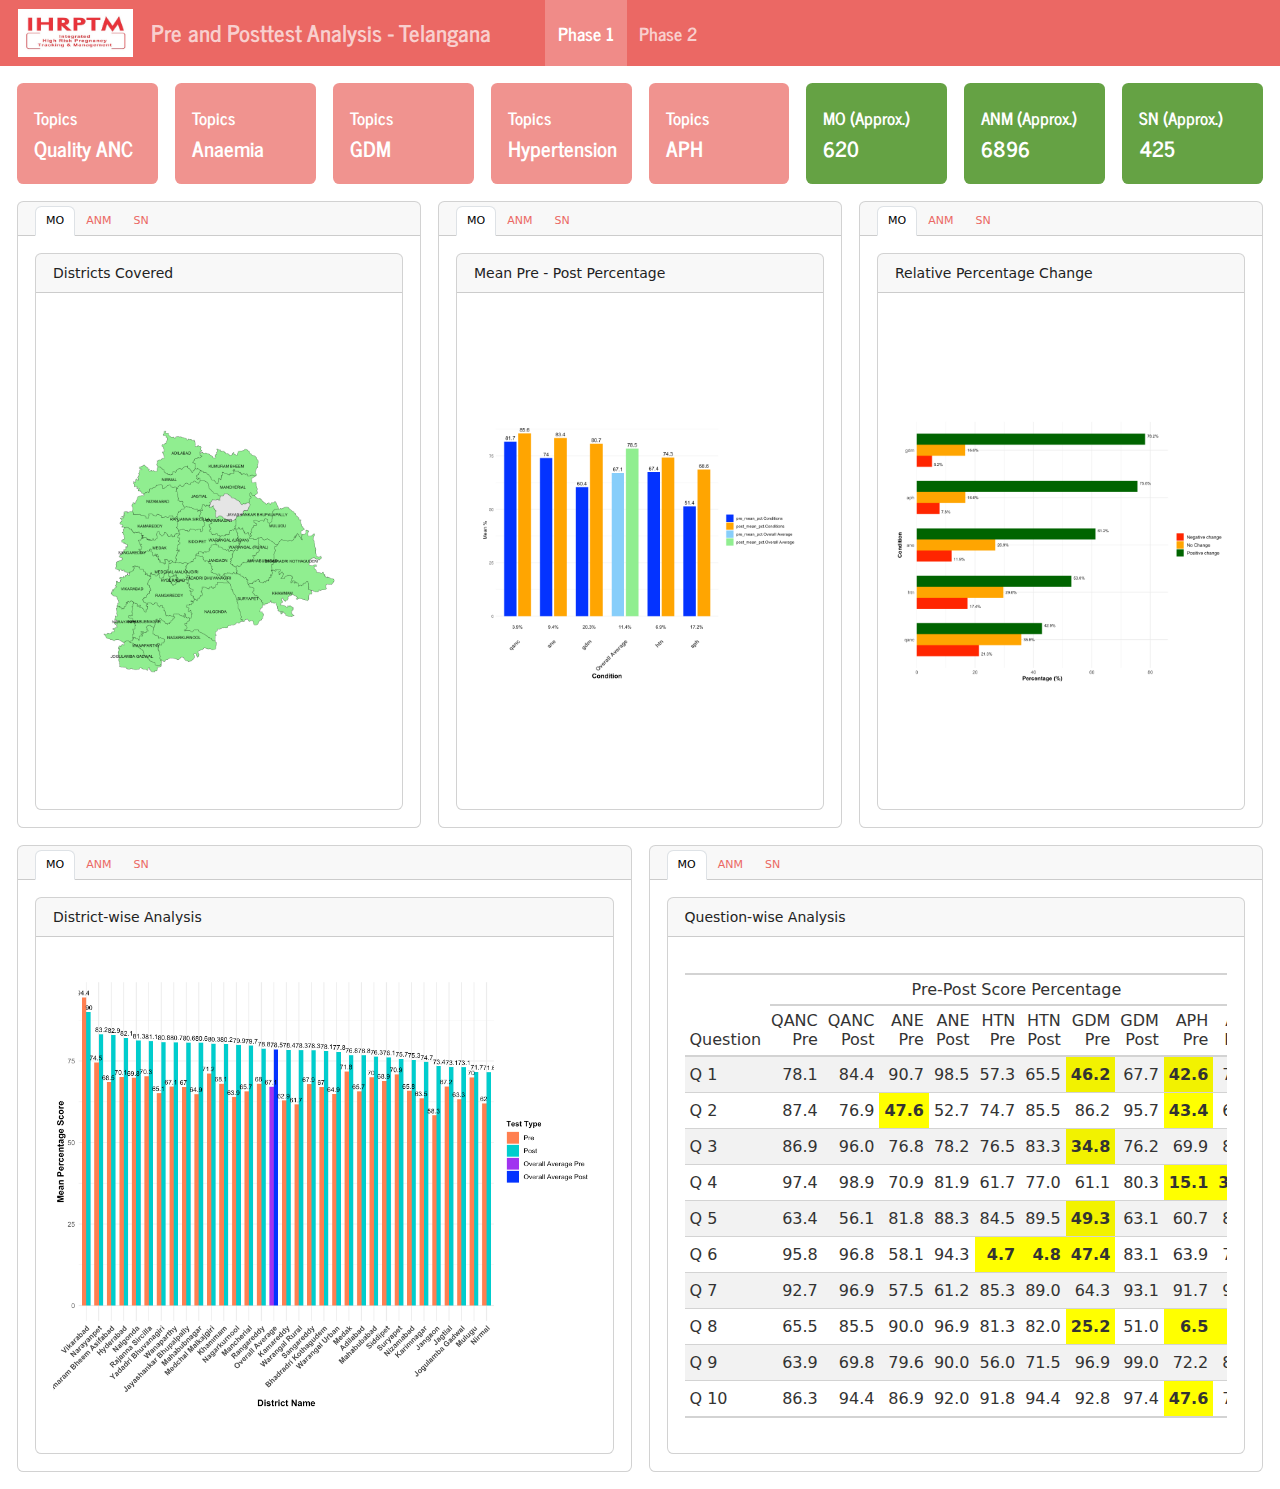
==== index.html @ 2f8aef62 "Updated index.qmd and regenerated index.html" ====
<!DOCTYPE html>
<html xmlns="http://www.w3.org/1999/xhtml" lang="en" xml:lang="en"><head>

<meta charset="utf-8">
<meta name="generator" content="quarto-1.5.57">

<meta name="viewport" content="width=device-width, initial-scale=1.0, user-scalable=yes">


<title>Pre and Posttest Analysis - Telangana</title>
<style>
code{white-space: pre-wrap;}
span.smallcaps{font-variant: small-caps;}
div.columns{display: flex; gap: min(4vw, 1.5em);}
div.column{flex: auto; overflow-x: auto;}
div.hanging-indent{margin-left: 1.5em; text-indent: -1.5em;}
ul.task-list{list-style: none;}
ul.task-list li input[type="checkbox"] {
  width: 0.8em;
  margin: 0 0.8em 0.2em -1em; /* quarto-specific, see https://github.com/quarto-dev/quarto-cli/issues/4556 */ 
  vertical-align: middle;
}
</style>


<script src="index_files/libs/clipboard/clipboard.min.js"></script>
<script src="index_files/libs/quarto-html/quarto.js"></script>
<script src="index_files/libs/quarto-html/popper.min.js"></script>
<script src="index_files/libs/quarto-html/tippy.umd.min.js"></script>
<script src="index_files/libs/quarto-html/anchor.min.js"></script>
<link href="index_files/libs/quarto-html/tippy.css" rel="stylesheet">
<link href="index_files/libs/quarto-html/quarto-syntax-highlighting.css" rel="stylesheet" id="quarto-text-highlighting-styles">
<script src="index_files/libs/bootstrap/bootstrap.min.js"></script>
<link href="index_files/libs/bootstrap/bootstrap-icons.css" rel="stylesheet">
<link href="index_files/libs/bootstrap/bootstrap.min.css" rel="stylesheet" id="quarto-bootstrap" data-mode="light">
<script src="index_files/libs/quarto-dashboard/quarto-dashboard.js"></script>
<script src="index_files/libs/quarto-dashboard/stickythead.js"></script>
<script src="index_files/libs/quarto-dashboard/datatables.min.js" kdttablesentinel="true"></script>
<script src="index_files/libs/quarto-dashboard/pdfmake.min.js" kdttablesentinel="true"></script>
<script src="index_files/libs/quarto-dashboard/vfs_fonts.js" kdttablesentinel="true"></script>
<script src="index_files/libs/quarto-dashboard/web-components.js" type="module"></script>
<script src="index_files/libs/quarto-dashboard/components.js"></script>
<link href="index_files/libs/quarto-dashboard/datatables.min.css" rel="stylesheet" kdttablesentinel="true">


<link rel="stylesheet" href="styles.css">
</head>

<body class="quarto-dashboard fullcontent">

<header id="quarto-dashboard-header">
<nav class="navbar navbar-expand-md slim" data-bs-theme="dark">
  <div class="navbar-container container-fluid">
    <button class="navbar-toggler" type="button" data-bs-toggle="collapse" data-bs-target="#dashboard-collapse" aria-controls="dashboard-collapse" aria-expanded="false" aria-label="Toggle navigation">
      <span class="navbar-toggler-icon"></span>
    </button>    


    <div class="navbar-brand-container">       
    <a href="#"><img src="plots/ihrptm.jpg" alt="" class="navbar-logo d-inline-block"></a>
      <div class="navbar-title">
        <div class="navbar-title-text"><a href="#">Pre and Posttest Analysis - Telangana</a></div>
        
        
      </div>
    </div>
<div id="dashboard-collapse" class="navbar-collapse collapse"><ul class="navbar-nav navbar-nav-scroll me-auto" role="tablist"><li class="nav-item" role="presentation"><a id="tab-phase-1" class="nav-link active" data-bs-toggle="tab" role="tab" data-bs-target="#phase-1" data-scrolling="true" href="#phase-1" aria-controls="phase-1" aria-selected="true"><span class="nav-link-text">Phase 1</span></a></li><li class="nav-item" role="presentation"><a id="tab-phase-2" class="nav-link" data-bs-toggle="tab" role="tab" data-bs-target="#phase-2" data-scrolling="true" href="#phase-2" aria-controls="phase-2" aria-selected="false"><span class="nav-link-text">Phase 2</span></a></li></ul></div></div>
</nav>
</header>
<div class="page-layout-custom quarto-dashboard-content bslib-gap-spacing html-fill-container dashboard-scrolling quarto-dashboard-pages">  

<div class="bslib-grid-item html-fill-item tab-content bslib-grid" data-layout="flow" style="display: grid; grid-template-rows: minmax(3em, 1fr); grid-auto-columns: minmax(0, 1fr);">
<div id="phase-1" class="dashboard-page tab-pane show active html-fill-item html-fill-container" data-orientation="rows" aria-labelledby="tab-phase-1">
<div class="html-fill-item html-fill-container bslib-grid" style="display: grid; grid-template-rows: minmax(3em, max-content) minmax(3em, 1fr) minmax(3em, 1fr); grid-auto-columns: minmax(0, 1fr);">
<div class="flow.small html-fill-item html-fill-container bslib-grid" style="display: grid; grid-template-columns: minmax(3em, 1fr) minmax(3em, 1fr) minmax(3em, 1fr) minmax(3em, 1fr) minmax(3em, 1fr) minmax(3em, 1fr) minmax(3em, 1fr) minmax(3em, 1fr);
grid-auto-rows: minmax(0, 1fr);">
<div class="card valuebox cell html-fill-item html-fill-container bslib-card bslib-value-box bg-primary" data-bslib-card-init="" data-require-bs-caller="card()">
<div class="card-body html-fill-item html-fill-container">
<div class="html-fill-item html-fill-container value-box-grid">
<div class="value-box-area">
<p class="value-box-title">
Topics
</p>
<p class="value-box-value">
Quality ANC
</p>
</div>
</div>
</div>
<script data-bslib-card-init="">bslib.Card.initializeAllCards();</script></div><div class="card valuebox cell html-fill-item html-fill-container bslib-card bslib-value-box bg-primary" data-bslib-card-init="" data-require-bs-caller="card()">
<div class="card-body html-fill-item html-fill-container">
<div class="html-fill-item html-fill-container value-box-grid">
<div class="value-box-area">
<p class="value-box-title">
Topics
</p>
<p class="value-box-value">
Anaemia
</p>
</div>
</div>
</div>
<script data-bslib-card-init="">bslib.Card.initializeAllCards();</script></div><div class="card valuebox cell html-fill-item html-fill-container bslib-card bslib-value-box bg-primary" data-bslib-card-init="" data-require-bs-caller="card()">
<div class="card-body html-fill-item html-fill-container">
<div class="html-fill-item html-fill-container value-box-grid">
<div class="value-box-area">
<p class="value-box-title">
Topics
</p>
<p class="value-box-value">
GDM
</p>
</div>
</div>
</div>
<script data-bslib-card-init="">bslib.Card.initializeAllCards();</script></div><div class="card valuebox cell html-fill-item html-fill-container bslib-card bslib-value-box bg-primary" data-bslib-card-init="" data-require-bs-caller="card()">
<div class="card-body html-fill-item html-fill-container">
<div class="html-fill-item html-fill-container value-box-grid">
<div class="value-box-area">
<p class="value-box-title">
Topics
</p>
<p class="value-box-value">
Hypertension
</p>
</div>
</div>
</div>
<script data-bslib-card-init="">bslib.Card.initializeAllCards();</script></div><div class="card valuebox cell html-fill-item html-fill-container bslib-card bslib-value-box bg-primary" data-bslib-card-init="" data-require-bs-caller="card()">
<div class="card-body html-fill-item html-fill-container">
<div class="html-fill-item html-fill-container value-box-grid">
<div class="value-box-area">
<p class="value-box-title">
Topics
</p>
<p class="value-box-value">
APH
</p>
</div>
</div>
</div>
<script data-bslib-card-init="">bslib.Card.initializeAllCards();</script></div><div class="card valuebox cell html-fill-item html-fill-container bslib-card bslib-value-box bg-success" data-bslib-card-init="" data-require-bs-caller="card()">
<div class="card-body html-fill-item html-fill-container">
<div class="html-fill-item html-fill-container value-box-grid">
<div class="value-box-area">
<p class="value-box-title">
MO (Approx.)
</p>
<p class="value-box-value">
620
</p>
</div>
</div>
</div>
<script data-bslib-card-init="">bslib.Card.initializeAllCards();</script></div><div class="card valuebox cell html-fill-item html-fill-container bslib-card bslib-value-box bg-success" data-bslib-card-init="" data-require-bs-caller="card()">
<div class="card-body html-fill-item html-fill-container">
<div class="html-fill-item html-fill-container value-box-grid">
<div class="value-box-area">
<p class="value-box-title">
ANM (Approx.)
</p>
<p class="value-box-value">
6896
</p>
</div>
</div>
</div>
<script data-bslib-card-init="">bslib.Card.initializeAllCards();</script></div><div class="card valuebox cell html-fill-item html-fill-container bslib-card bslib-value-box bg-success" data-bslib-card-init="" data-require-bs-caller="card()">
<div class="card-body html-fill-item html-fill-container">
<div class="html-fill-item html-fill-container value-box-grid">
<div class="value-box-area">
<p class="value-box-title">
SN (Approx.)
</p>
<p class="value-box-value">
425
</p>
</div>
</div>
</div>
<script data-bslib-card-init="">bslib.Card.initializeAllCards();</script></div>
</div>
<div class="flow bslib-grid" data-layout="flow" style="display: grid; grid-template-columns: minmax(3em, 1fr) minmax(3em, 1fr) minmax(3em, 1fr);
grid-auto-rows: minmax(0, 1fr);">
<div class="card tabset html-fill-item html-fill-container bslib-card" data-bslib-card-init="" data-require-bs-caller="card()" data-full-screen="false">
<div class="card-header dashboard-card-no-title bslib-navs-card-title">

<ul class="nav nav-tabs card-header-tabs" role="tablist" data-tabsetid="card-tabset-9"><li class="nav-item" role="presentation"><a href="#card-tabset-9-1" role="tab" data-toggle="tab" data-bs-toggle="tab" data-value="MO" aria-selected="true" class="nav-link active">MO</a></li><li class="nav-item" role="presentation"><a href="#card-tabset-9-2" role="tab" data-toggle="tab" data-bs-toggle="tab" data-value="ANM" aria-selected="false" class="nav-link">ANM</a></li><li class="nav-item" role="presentation"><a href="#card-tabset-9-3" role="tab" data-toggle="tab" data-bs-toggle="tab" data-value="SN" aria-selected="false" class="nav-link">SN</a></li></ul></div>



<div class="tab-content html-fill-item html-fill-container" data-tabset-id="card-tabset-9"><div class="tab-pane active show html-fill-item html-fill-container" role="tabpanel" id="card-tabset-9-1"><div class="card-body html-fill-item html-fill-container" data-title="MO">
<div class="html-fill-item html-fill-container bslib-grid" style="display: grid; grid-template-rows: minmax(3em, 1fr); grid-auto-columns: minmax(0, 1fr);">
<div class="card cell html-fill-item html-fill-container bslib-card" data-title="<span style='font-size:14px;'>Districts Covered</span>" data-bslib-card-init="" data-require-bs-caller="card()" data-full-screen="false">
<div class="card-header dashboard-card-no-title">
<span style="font-size:14px;">Districts Covered</span>
</div>
<div class="card-body html-fill-item html-fill-container">
<div class="cell-output-display html-fill-item html-fill-container">
<img src="index_files/figure-html/unnamed-chunk-14-1.png" class="img-fluid quarto-dashboard-img-contain">
</div>
</div>
<bslib-tooltip placement="auto" bsoptions="[]" data-require-bs-version="5" data-require-bs-caller="tooltip()">
    <template>Expand</template>
    <span class="bslib-full-screen-enter badge rounded-pill">
        <svg xmlns="http://www.w3.org/2000/svg" viewbox="0 0 24 24" style="height:1em;width:1em;" aria-hidden="true" role="img"><path d="M20 5C20 4.4 19.6 4 19 4H13C12.4 4 12 3.6 12 3C12 2.4 12.4 2 13 2H21C21.6 2 22 2.4 22 3V11C22 11.6 21.6 12 21 12C20.4 12 20 11.6 20 11V5ZM4 19C4 19.6 4.4 20 5 20H11C11.6 20 12 20.4 12 21C12 21.6 11.6 22 11 22H3C2.4 22 2 21.6 2 21V13C2 12.4 2.4 12 3 12C3.6 12 4 12.4 4 13V19Z"></path></svg>
    </span>
</bslib-tooltip><script data-bslib-card-init="">bslib.Card.initializeAllCards();</script></div>
</div>
</div></div><div class="tab-pane html-fill-item html-fill-container" role="tabpanel" id="card-tabset-9-2"><div class="card-body html-fill-item html-fill-container" data-title="ANM">
<div class="html-fill-item html-fill-container bslib-grid" style="display: grid; grid-template-rows: minmax(3em, 1fr); grid-auto-columns: minmax(0, 1fr);">
<div class="card cell html-fill-item html-fill-container bslib-card" data-title="<span style='font-size:14px;'>Districts Covered</span>" data-bslib-card-init="" data-require-bs-caller="card()" data-full-screen="false">
<div class="card-header dashboard-card-no-title">
<span style="font-size:14px;">Districts Covered</span>
</div>
<div class="card-body html-fill-item html-fill-container">
<div class="cell-output-display html-fill-item html-fill-container">
<img src="index_files/figure-html/unnamed-chunk-15-1.png" class="img-fluid quarto-dashboard-img-contain">
</div>
</div>
<bslib-tooltip placement="auto" bsoptions="[]" data-require-bs-version="5" data-require-bs-caller="tooltip()">
    <template>Expand</template>
    <span class="bslib-full-screen-enter badge rounded-pill">
        <svg xmlns="http://www.w3.org/2000/svg" viewbox="0 0 24 24" style="height:1em;width:1em;" aria-hidden="true" role="img"><path d="M20 5C20 4.4 19.6 4 19 4H13C12.4 4 12 3.6 12 3C12 2.4 12.4 2 13 2H21C21.6 2 22 2.4 22 3V11C22 11.6 21.6 12 21 12C20.4 12 20 11.6 20 11V5ZM4 19C4 19.6 4.4 20 5 20H11C11.6 20 12 20.4 12 21C12 21.6 11.6 22 11 22H3C2.4 22 2 21.6 2 21V13C2 12.4 2.4 12 3 12C3.6 12 4 12.4 4 13V19Z"></path></svg>
    </span>
</bslib-tooltip><script data-bslib-card-init="">bslib.Card.initializeAllCards();</script></div>
</div>
</div></div><div class="tab-pane html-fill-item html-fill-container" role="tabpanel" id="card-tabset-9-3"><div class="card-body html-fill-item html-fill-container" data-title="SN">
<div class="html-fill-item html-fill-container bslib-grid" style="display: grid; grid-template-rows: minmax(3em, 1fr); grid-auto-columns: minmax(0, 1fr);">
<div class="card cell html-fill-item html-fill-container bslib-card" data-title="<span style='font-size:14px;'>Districts Covered</span>" data-bslib-card-init="" data-require-bs-caller="card()" data-full-screen="false">
<div class="card-header dashboard-card-no-title">
<span style="font-size:14px;">Districts Covered</span>
</div>
<div class="card-body html-fill-item html-fill-container">
<div class="cell-output-display html-fill-item html-fill-container">
<img src="index_files/figure-html/unnamed-chunk-16-1.png" class="img-fluid quarto-dashboard-img-contain">
</div>
</div>
<bslib-tooltip placement="auto" bsoptions="[]" data-require-bs-version="5" data-require-bs-caller="tooltip()">
    <template>Expand</template>
    <span class="bslib-full-screen-enter badge rounded-pill">
        <svg xmlns="http://www.w3.org/2000/svg" viewbox="0 0 24 24" style="height:1em;width:1em;" aria-hidden="true" role="img"><path d="M20 5C20 4.4 19.6 4 19 4H13C12.4 4 12 3.6 12 3C12 2.4 12.4 2 13 2H21C21.6 2 22 2.4 22 3V11C22 11.6 21.6 12 21 12C20.4 12 20 11.6 20 11V5ZM4 19C4 19.6 4.4 20 5 20H11C11.6 20 12 20.4 12 21C12 21.6 11.6 22 11 22H3C2.4 22 2 21.6 2 21V13C2 12.4 2.4 12 3 12C3.6 12 4 12.4 4 13V19Z"></path></svg>
    </span>
</bslib-tooltip><script data-bslib-card-init="">bslib.Card.initializeAllCards();</script></div>
</div>
</div></div></div><bslib-tooltip placement="auto" bsoptions="[]" data-require-bs-version="5" data-require-bs-caller="tooltip()">
    <template>Expand</template>
    <span class="bslib-full-screen-enter badge rounded-pill">
        <svg xmlns="http://www.w3.org/2000/svg" viewbox="0 0 24 24" style="height:1em;width:1em;" aria-hidden="true" role="img"><path d="M20 5C20 4.4 19.6 4 19 4H13C12.4 4 12 3.6 12 3C12 2.4 12.4 2 13 2H21C21.6 2 22 2.4 22 3V11C22 11.6 21.6 12 21 12C20.4 12 20 11.6 20 11V5ZM4 19C4 19.6 4.4 20 5 20H11C11.6 20 12 20.4 12 21C12 21.6 11.6 22 11 22H3C2.4 22 2 21.6 2 21V13C2 12.4 2.4 12 3 12C3.6 12 4 12.4 4 13V19Z"></path></svg>
    </span>
</bslib-tooltip><script data-bslib-card-init="">bslib.Card.initializeAllCards();</script></div><div class="card tabset html-fill-item html-fill-container bslib-card" data-bslib-card-init="" data-require-bs-caller="card()" data-full-screen="false">
<div class="card-header dashboard-card-no-title bslib-navs-card-title">

<ul class="nav nav-tabs card-header-tabs" role="tablist" data-tabsetid="card-tabset-13"><li class="nav-item" role="presentation"><a href="#card-tabset-13-1" role="tab" data-toggle="tab" data-bs-toggle="tab" data-value="MO" aria-selected="true" class="nav-link active">MO</a></li><li class="nav-item" role="presentation"><a href="#card-tabset-13-2" role="tab" data-toggle="tab" data-bs-toggle="tab" data-value="ANM" aria-selected="false" class="nav-link">ANM</a></li><li class="nav-item" role="presentation"><a href="#card-tabset-13-3" role="tab" data-toggle="tab" data-bs-toggle="tab" data-value="SN" aria-selected="false" class="nav-link">SN</a></li></ul></div>



<div class="tab-content html-fill-item html-fill-container" data-tabset-id="card-tabset-13"><div class="tab-pane active show html-fill-item html-fill-container" role="tabpanel" id="card-tabset-13-1"><div class="card-body html-fill-item html-fill-container" data-title="MO">
<div class="html-fill-item html-fill-container bslib-grid" style="display: grid; grid-template-rows: minmax(3em, 1fr); grid-auto-columns: minmax(0, 1fr);">
<div class="card cell html-fill-item html-fill-container bslib-card" data-title="<span style='font-size:14px;'>Mean Pre - Post Percentage</span>" data-bslib-card-init="" data-require-bs-caller="card()" data-full-screen="false">
<div class="card-header dashboard-card-no-title">
<span style="font-size:14px;">Mean Pre - Post Percentage</span>
</div>
<div class="card-body html-fill-item html-fill-container">
<div class="cell-output-display html-fill-item html-fill-container">
<img src="index_files/figure-html/unnamed-chunk-17-1.png" class="img-fluid quarto-dashboard-img-contain">
</div>
</div>
<bslib-tooltip placement="auto" bsoptions="[]" data-require-bs-version="5" data-require-bs-caller="tooltip()">
    <template>Expand</template>
    <span class="bslib-full-screen-enter badge rounded-pill">
        <svg xmlns="http://www.w3.org/2000/svg" viewbox="0 0 24 24" style="height:1em;width:1em;" aria-hidden="true" role="img"><path d="M20 5C20 4.4 19.6 4 19 4H13C12.4 4 12 3.6 12 3C12 2.4 12.4 2 13 2H21C21.6 2 22 2.4 22 3V11C22 11.6 21.6 12 21 12C20.4 12 20 11.6 20 11V5ZM4 19C4 19.6 4.4 20 5 20H11C11.6 20 12 20.4 12 21C12 21.6 11.6 22 11 22H3C2.4 22 2 21.6 2 21V13C2 12.4 2.4 12 3 12C3.6 12 4 12.4 4 13V19Z"></path></svg>
    </span>
</bslib-tooltip><script data-bslib-card-init="">bslib.Card.initializeAllCards();</script></div>
</div>
</div></div><div class="tab-pane html-fill-item html-fill-container" role="tabpanel" id="card-tabset-13-2"><div class="card-body html-fill-item html-fill-container" data-title="ANM">
<div class="html-fill-item html-fill-container bslib-grid" style="display: grid; grid-template-rows: minmax(3em, 1fr); grid-auto-columns: minmax(0, 1fr);">
<div class="card cell html-fill-item html-fill-container bslib-card" data-title="<span style='font-size:14px;'>Mean Pre - Post Percentage</span>" data-bslib-card-init="" data-require-bs-caller="card()" data-full-screen="false">
<div class="card-header dashboard-card-no-title">
<span style="font-size:14px;">Mean Pre - Post Percentage</span>
</div>
<div class="card-body html-fill-item html-fill-container">
<div class="cell-output-display html-fill-item html-fill-container">
<img src="index_files/figure-html/unnamed-chunk-18-1.png" class="img-fluid quarto-dashboard-img-contain">
</div>
</div>
<bslib-tooltip placement="auto" bsoptions="[]" data-require-bs-version="5" data-require-bs-caller="tooltip()">
    <template>Expand</template>
    <span class="bslib-full-screen-enter badge rounded-pill">
        <svg xmlns="http://www.w3.org/2000/svg" viewbox="0 0 24 24" style="height:1em;width:1em;" aria-hidden="true" role="img"><path d="M20 5C20 4.4 19.6 4 19 4H13C12.4 4 12 3.6 12 3C12 2.4 12.4 2 13 2H21C21.6 2 22 2.4 22 3V11C22 11.6 21.6 12 21 12C20.4 12 20 11.6 20 11V5ZM4 19C4 19.6 4.4 20 5 20H11C11.6 20 12 20.4 12 21C12 21.6 11.6 22 11 22H3C2.4 22 2 21.6 2 21V13C2 12.4 2.4 12 3 12C3.6 12 4 12.4 4 13V19Z"></path></svg>
    </span>
</bslib-tooltip><script data-bslib-card-init="">bslib.Card.initializeAllCards();</script></div>
</div>
</div></div><div class="tab-pane html-fill-item html-fill-container" role="tabpanel" id="card-tabset-13-3"><div class="card-body html-fill-item html-fill-container" data-title="SN">
<div class="html-fill-item html-fill-container bslib-grid" style="display: grid; grid-template-rows: minmax(3em, 1fr); grid-auto-columns: minmax(0, 1fr);">
<div class="card cell html-fill-item html-fill-container bslib-card" data-title="<span style='font-size:14px;'>Mean Pre - Post Percentage</span>" data-bslib-card-init="" data-require-bs-caller="card()" data-full-screen="false">
<div class="card-header dashboard-card-no-title">
<span style="font-size:14px;">Mean Pre - Post Percentage</span>
</div>
<div class="card-body html-fill-item html-fill-container">
<div class="cell-output-display html-fill-item html-fill-container">
<img src="index_files/figure-html/unnamed-chunk-19-1.png" class="img-fluid quarto-dashboard-img-contain">
</div>
</div>
<bslib-tooltip placement="auto" bsoptions="[]" data-require-bs-version="5" data-require-bs-caller="tooltip()">
    <template>Expand</template>
    <span class="bslib-full-screen-enter badge rounded-pill">
        <svg xmlns="http://www.w3.org/2000/svg" viewbox="0 0 24 24" style="height:1em;width:1em;" aria-hidden="true" role="img"><path d="M20 5C20 4.4 19.6 4 19 4H13C12.4 4 12 3.6 12 3C12 2.4 12.4 2 13 2H21C21.6 2 22 2.4 22 3V11C22 11.6 21.6 12 21 12C20.4 12 20 11.6 20 11V5ZM4 19C4 19.6 4.4 20 5 20H11C11.6 20 12 20.4 12 21C12 21.6 11.6 22 11 22H3C2.4 22 2 21.6 2 21V13C2 12.4 2.4 12 3 12C3.6 12 4 12.4 4 13V19Z"></path></svg>
    </span>
</bslib-tooltip><script data-bslib-card-init="">bslib.Card.initializeAllCards();</script></div>
</div>
</div></div></div><bslib-tooltip placement="auto" bsoptions="[]" data-require-bs-version="5" data-require-bs-caller="tooltip()">
    <template>Expand</template>
    <span class="bslib-full-screen-enter badge rounded-pill">
        <svg xmlns="http://www.w3.org/2000/svg" viewbox="0 0 24 24" style="height:1em;width:1em;" aria-hidden="true" role="img"><path d="M20 5C20 4.4 19.6 4 19 4H13C12.4 4 12 3.6 12 3C12 2.4 12.4 2 13 2H21C21.6 2 22 2.4 22 3V11C22 11.6 21.6 12 21 12C20.4 12 20 11.6 20 11V5ZM4 19C4 19.6 4.4 20 5 20H11C11.6 20 12 20.4 12 21C12 21.6 11.6 22 11 22H3C2.4 22 2 21.6 2 21V13C2 12.4 2.4 12 3 12C3.6 12 4 12.4 4 13V19Z"></path></svg>
    </span>
</bslib-tooltip><script data-bslib-card-init="">bslib.Card.initializeAllCards();</script></div><div class="card tabset html-fill-item html-fill-container bslib-card" data-bslib-card-init="" data-require-bs-caller="card()" data-full-screen="false">
<div class="card-header dashboard-card-no-title bslib-navs-card-title">

<ul class="nav nav-tabs card-header-tabs" role="tablist" data-tabsetid="card-tabset-17"><li class="nav-item" role="presentation"><a href="#card-tabset-17-1" role="tab" data-toggle="tab" data-bs-toggle="tab" data-value="MO" aria-selected="true" class="nav-link active">MO</a></li><li class="nav-item" role="presentation"><a href="#card-tabset-17-2" role="tab" data-toggle="tab" data-bs-toggle="tab" data-value="ANM" aria-selected="false" class="nav-link">ANM</a></li><li class="nav-item" role="presentation"><a href="#card-tabset-17-3" role="tab" data-toggle="tab" data-bs-toggle="tab" data-value="SN" aria-selected="false" class="nav-link">SN</a></li></ul></div>



<div class="tab-content html-fill-item html-fill-container" data-tabset-id="card-tabset-17"><div class="tab-pane active show html-fill-item html-fill-container" role="tabpanel" id="card-tabset-17-1"><div class="card-body html-fill-item html-fill-container" data-title="MO">
<div class="html-fill-item html-fill-container bslib-grid" style="display: grid; grid-template-rows: minmax(3em, 1fr); grid-auto-columns: minmax(0, 1fr);">
<div class="card cell html-fill-item html-fill-container bslib-card" data-title="<span style='font-size:14px;'>Relative Percentage Change</span>" data-bslib-card-init="" data-require-bs-caller="card()" data-full-screen="false">
<div class="card-header dashboard-card-no-title">
<span style="font-size:14px;">Relative Percentage Change</span>
</div>
<div class="card-body html-fill-item html-fill-container">
<div class="cell-output-display html-fill-item html-fill-container">
<img src="index_files/figure-html/unnamed-chunk-20-1.png" class="img-fluid quarto-dashboard-img-contain">
</div>
</div>
<bslib-tooltip placement="auto" bsoptions="[]" data-require-bs-version="5" data-require-bs-caller="tooltip()">
    <template>Expand</template>
    <span class="bslib-full-screen-enter badge rounded-pill">
        <svg xmlns="http://www.w3.org/2000/svg" viewbox="0 0 24 24" style="height:1em;width:1em;" aria-hidden="true" role="img"><path d="M20 5C20 4.4 19.6 4 19 4H13C12.4 4 12 3.6 12 3C12 2.4 12.4 2 13 2H21C21.6 2 22 2.4 22 3V11C22 11.6 21.6 12 21 12C20.4 12 20 11.6 20 11V5ZM4 19C4 19.6 4.4 20 5 20H11C11.6 20 12 20.4 12 21C12 21.6 11.6 22 11 22H3C2.4 22 2 21.6 2 21V13C2 12.4 2.4 12 3 12C3.6 12 4 12.4 4 13V19Z"></path></svg>
    </span>
</bslib-tooltip><script data-bslib-card-init="">bslib.Card.initializeAllCards();</script></div>
</div>
</div></div><div class="tab-pane html-fill-item html-fill-container" role="tabpanel" id="card-tabset-17-2"><div class="card-body html-fill-item html-fill-container" data-title="ANM">
<div class="html-fill-item html-fill-container bslib-grid" style="display: grid; grid-template-rows: minmax(3em, 1fr); grid-auto-columns: minmax(0, 1fr);">
<div class="card cell html-fill-item html-fill-container bslib-card" data-title="<span style='font-size:14px;'>Relative Percentage Change</span>" data-bslib-card-init="" data-require-bs-caller="card()" data-full-screen="false">
<div class="card-header dashboard-card-no-title">
<span style="font-size:14px;">Relative Percentage Change</span>
</div>
<div class="card-body html-fill-item html-fill-container">
<div class="cell-output-display html-fill-item html-fill-container">
<img src="index_files/figure-html/unnamed-chunk-21-1.png" class="img-fluid quarto-dashboard-img-contain">
</div>
</div>
<bslib-tooltip placement="auto" bsoptions="[]" data-require-bs-version="5" data-require-bs-caller="tooltip()">
    <template>Expand</template>
    <span class="bslib-full-screen-enter badge rounded-pill">
        <svg xmlns="http://www.w3.org/2000/svg" viewbox="0 0 24 24" style="height:1em;width:1em;" aria-hidden="true" role="img"><path d="M20 5C20 4.4 19.6 4 19 4H13C12.4 4 12 3.6 12 3C12 2.4 12.4 2 13 2H21C21.6 2 22 2.4 22 3V11C22 11.6 21.6 12 21 12C20.4 12 20 11.6 20 11V5ZM4 19C4 19.6 4.4 20 5 20H11C11.6 20 12 20.4 12 21C12 21.6 11.6 22 11 22H3C2.4 22 2 21.6 2 21V13C2 12.4 2.4 12 3 12C3.6 12 4 12.4 4 13V19Z"></path></svg>
    </span>
</bslib-tooltip><script data-bslib-card-init="">bslib.Card.initializeAllCards();</script></div>
</div>
</div></div><div class="tab-pane html-fill-item html-fill-container" role="tabpanel" id="card-tabset-17-3"><div class="card-body html-fill-item html-fill-container" data-title="SN">
<div class="html-fill-item html-fill-container bslib-grid" style="display: grid; grid-template-rows: minmax(3em, 1fr); grid-auto-columns: minmax(0, 1fr);">
<div class="card cell html-fill-item html-fill-container bslib-card" data-title="<span style='font-size:14px;'>Relative Percentage Change</span>" data-bslib-card-init="" data-require-bs-caller="card()" data-full-screen="false">
<div class="card-header dashboard-card-no-title">
<span style="font-size:14px;">Relative Percentage Change</span>
</div>
<div class="card-body html-fill-item html-fill-container">
<div class="cell-output-display html-fill-item html-fill-container">
<img src="index_files/figure-html/unnamed-chunk-22-1.png" class="img-fluid quarto-dashboard-img-contain">
</div>
</div>
<bslib-tooltip placement="auto" bsoptions="[]" data-require-bs-version="5" data-require-bs-caller="tooltip()">
    <template>Expand</template>
    <span class="bslib-full-screen-enter badge rounded-pill">
        <svg xmlns="http://www.w3.org/2000/svg" viewbox="0 0 24 24" style="height:1em;width:1em;" aria-hidden="true" role="img"><path d="M20 5C20 4.4 19.6 4 19 4H13C12.4 4 12 3.6 12 3C12 2.4 12.4 2 13 2H21C21.6 2 22 2.4 22 3V11C22 11.6 21.6 12 21 12C20.4 12 20 11.6 20 11V5ZM4 19C4 19.6 4.4 20 5 20H11C11.6 20 12 20.4 12 21C12 21.6 11.6 22 11 22H3C2.4 22 2 21.6 2 21V13C2 12.4 2.4 12 3 12C3.6 12 4 12.4 4 13V19Z"></path></svg>
    </span>
</bslib-tooltip><script data-bslib-card-init="">bslib.Card.initializeAllCards();</script></div>
</div>
</div></div></div><bslib-tooltip placement="auto" bsoptions="[]" data-require-bs-version="5" data-require-bs-caller="tooltip()">
    <template>Expand</template>
    <span class="bslib-full-screen-enter badge rounded-pill">
        <svg xmlns="http://www.w3.org/2000/svg" viewbox="0 0 24 24" style="height:1em;width:1em;" aria-hidden="true" role="img"><path d="M20 5C20 4.4 19.6 4 19 4H13C12.4 4 12 3.6 12 3C12 2.4 12.4 2 13 2H21C21.6 2 22 2.4 22 3V11C22 11.6 21.6 12 21 12C20.4 12 20 11.6 20 11V5ZM4 19C4 19.6 4.4 20 5 20H11C11.6 20 12 20.4 12 21C12 21.6 11.6 22 11 22H3C2.4 22 2 21.6 2 21V13C2 12.4 2.4 12 3 12C3.6 12 4 12.4 4 13V19Z"></path></svg>
    </span>
</bslib-tooltip><script data-bslib-card-init="">bslib.Card.initializeAllCards();</script></div>
</div>
<div class="flow bslib-grid" data-layout="flow" style="display: grid; grid-template-columns: minmax(3em, 1fr) minmax(3em, 1fr);
grid-auto-rows: minmax(0, 1fr);">
<div class="card tabset html-fill-item html-fill-container bslib-card" data-bslib-card-init="" data-require-bs-caller="card()" data-full-screen="false">
<div class="card-header dashboard-card-no-title bslib-navs-card-title">

<ul class="nav nav-tabs card-header-tabs" role="tablist" data-tabsetid="card-tabset-21"><li class="nav-item" role="presentation"><a href="#card-tabset-21-1" role="tab" data-toggle="tab" data-bs-toggle="tab" data-value="MO" aria-selected="true" class="nav-link active">MO</a></li><li class="nav-item" role="presentation"><a href="#card-tabset-21-2" role="tab" data-toggle="tab" data-bs-toggle="tab" data-value="ANM" aria-selected="false" class="nav-link">ANM</a></li><li class="nav-item" role="presentation"><a href="#card-tabset-21-3" role="tab" data-toggle="tab" data-bs-toggle="tab" data-value="SN" aria-selected="false" class="nav-link">SN</a></li></ul></div>



<div class="tab-content html-fill-item html-fill-container" data-tabset-id="card-tabset-21"><div class="tab-pane active show html-fill-item html-fill-container" role="tabpanel" id="card-tabset-21-1"><div class="card-body html-fill-item html-fill-container" data-title="MO">
<div class="html-fill-item html-fill-container bslib-grid" style="display: grid; grid-template-rows: minmax(3em, 1fr); grid-auto-columns: minmax(0, 1fr);">
<div class="card cell html-fill-item html-fill-container bslib-card" data-title="<span style='font-size:14px;'>District-wise Analysis</span>" data-bslib-card-init="" data-require-bs-caller="card()" data-full-screen="false">
<div class="card-header dashboard-card-no-title">
<span style="font-size:14px;">District-wise Analysis</span>
</div>
<div class="card-body html-fill-item html-fill-container">
<div class="cell-output-display html-fill-item html-fill-container">
<img src="index_files/figure-html/unnamed-chunk-23-1.png" class="img-fluid quarto-dashboard-img-contain">
</div>
</div>
<bslib-tooltip placement="auto" bsoptions="[]" data-require-bs-version="5" data-require-bs-caller="tooltip()">
    <template>Expand</template>
    <span class="bslib-full-screen-enter badge rounded-pill">
        <svg xmlns="http://www.w3.org/2000/svg" viewbox="0 0 24 24" style="height:1em;width:1em;" aria-hidden="true" role="img"><path d="M20 5C20 4.4 19.6 4 19 4H13C12.4 4 12 3.6 12 3C12 2.4 12.4 2 13 2H21C21.6 2 22 2.4 22 3V11C22 11.6 21.6 12 21 12C20.4 12 20 11.6 20 11V5ZM4 19C4 19.6 4.4 20 5 20H11C11.6 20 12 20.4 12 21C12 21.6 11.6 22 11 22H3C2.4 22 2 21.6 2 21V13C2 12.4 2.4 12 3 12C3.6 12 4 12.4 4 13V19Z"></path></svg>
    </span>
</bslib-tooltip><script data-bslib-card-init="">bslib.Card.initializeAllCards();</script></div>
</div>
</div></div><div class="tab-pane html-fill-item html-fill-container" role="tabpanel" id="card-tabset-21-2"><div class="card-body html-fill-item html-fill-container" data-title="ANM">
<div class="html-fill-item html-fill-container bslib-grid" style="display: grid; grid-template-rows: minmax(3em, 1fr); grid-auto-columns: minmax(0, 1fr);">
<div class="card cell html-fill-item html-fill-container bslib-card" data-title="<span style='font-size:14px;'>District-wise Analysis</span>" data-bslib-card-init="" data-require-bs-caller="card()" data-full-screen="false">
<div class="card-header dashboard-card-no-title">
<span style="font-size:14px;">District-wise Analysis</span>
</div>
<div class="card-body html-fill-item html-fill-container">
<div class="cell-output-display html-fill-item html-fill-container">
<img src="index_files/figure-html/unnamed-chunk-24-1.png" class="img-fluid quarto-dashboard-img-contain">
</div>
</div>
<bslib-tooltip placement="auto" bsoptions="[]" data-require-bs-version="5" data-require-bs-caller="tooltip()">
    <template>Expand</template>
    <span class="bslib-full-screen-enter badge rounded-pill">
        <svg xmlns="http://www.w3.org/2000/svg" viewbox="0 0 24 24" style="height:1em;width:1em;" aria-hidden="true" role="img"><path d="M20 5C20 4.4 19.6 4 19 4H13C12.4 4 12 3.6 12 3C12 2.4 12.4 2 13 2H21C21.6 2 22 2.4 22 3V11C22 11.6 21.6 12 21 12C20.4 12 20 11.6 20 11V5ZM4 19C4 19.6 4.4 20 5 20H11C11.6 20 12 20.4 12 21C12 21.6 11.6 22 11 22H3C2.4 22 2 21.6 2 21V13C2 12.4 2.4 12 3 12C3.6 12 4 12.4 4 13V19Z"></path></svg>
    </span>
</bslib-tooltip><script data-bslib-card-init="">bslib.Card.initializeAllCards();</script></div>
</div>
</div></div><div class="tab-pane html-fill-item html-fill-container" role="tabpanel" id="card-tabset-21-3"><div class="card-body html-fill-item html-fill-container" data-title="SN">
<div class="html-fill-item html-fill-container bslib-grid" style="display: grid; grid-template-rows: minmax(3em, 1fr); grid-auto-columns: minmax(0, 1fr);">
<div class="card cell html-fill-item html-fill-container bslib-card" data-title="<span style='font-size:14px;'>District-wise Analysis</span>" data-bslib-card-init="" data-require-bs-caller="card()" data-full-screen="false">
<div class="card-header dashboard-card-no-title">
<span style="font-size:14px;">District-wise Analysis</span>
</div>
<div class="card-body html-fill-item html-fill-container">
<div class="cell-output-display html-fill-item html-fill-container">
<img src="index_files/figure-html/unnamed-chunk-25-1.png" class="img-fluid quarto-dashboard-img-contain">
</div>
</div>
<bslib-tooltip placement="auto" bsoptions="[]" data-require-bs-version="5" data-require-bs-caller="tooltip()">
    <template>Expand</template>
    <span class="bslib-full-screen-enter badge rounded-pill">
        <svg xmlns="http://www.w3.org/2000/svg" viewbox="0 0 24 24" style="height:1em;width:1em;" aria-hidden="true" role="img"><path d="M20 5C20 4.4 19.6 4 19 4H13C12.4 4 12 3.6 12 3C12 2.4 12.4 2 13 2H21C21.6 2 22 2.4 22 3V11C22 11.6 21.6 12 21 12C20.4 12 20 11.6 20 11V5ZM4 19C4 19.6 4.4 20 5 20H11C11.6 20 12 20.4 12 21C12 21.6 11.6 22 11 22H3C2.4 22 2 21.6 2 21V13C2 12.4 2.4 12 3 12C3.6 12 4 12.4 4 13V19Z"></path></svg>
    </span>
</bslib-tooltip><script data-bslib-card-init="">bslib.Card.initializeAllCards();</script></div>
</div>
</div></div></div><bslib-tooltip placement="auto" bsoptions="[]" data-require-bs-version="5" data-require-bs-caller="tooltip()">
    <template>Expand</template>
    <span class="bslib-full-screen-enter badge rounded-pill">
        <svg xmlns="http://www.w3.org/2000/svg" viewbox="0 0 24 24" style="height:1em;width:1em;" aria-hidden="true" role="img"><path d="M20 5C20 4.4 19.6 4 19 4H13C12.4 4 12 3.6 12 3C12 2.4 12.4 2 13 2H21C21.6 2 22 2.4 22 3V11C22 11.6 21.6 12 21 12C20.4 12 20 11.6 20 11V5ZM4 19C4 19.6 4.4 20 5 20H11C11.6 20 12 20.4 12 21C12 21.6 11.6 22 11 22H3C2.4 22 2 21.6 2 21V13C2 12.4 2.4 12 3 12C3.6 12 4 12.4 4 13V19Z"></path></svg>
    </span>
</bslib-tooltip><script data-bslib-card-init="">bslib.Card.initializeAllCards();</script></div><div class="card tabset html-fill-item html-fill-container bslib-card" data-bslib-card-init="" data-require-bs-caller="card()" data-full-screen="false">
<div class="card-header dashboard-card-no-title bslib-navs-card-title">

<ul class="nav nav-tabs card-header-tabs" role="tablist" data-tabsetid="card-tabset-25"><li class="nav-item" role="presentation"><a href="#card-tabset-25-1" role="tab" data-toggle="tab" data-bs-toggle="tab" data-value="MO" aria-selected="true" class="nav-link active">MO</a></li><li class="nav-item" role="presentation"><a href="#card-tabset-25-2" role="tab" data-toggle="tab" data-bs-toggle="tab" data-value="ANM" aria-selected="false" class="nav-link">ANM</a></li><li class="nav-item" role="presentation"><a href="#card-tabset-25-3" role="tab" data-toggle="tab" data-bs-toggle="tab" data-value="SN" aria-selected="false" class="nav-link">SN</a></li></ul></div>



<div class="tab-content html-fill-item html-fill-container" data-tabset-id="card-tabset-25"><div class="tab-pane active show html-fill-item html-fill-container" role="tabpanel" id="card-tabset-25-1"><div class="card-body html-fill-item html-fill-container" data-title="MO">
<div class="html-fill-item html-fill-container bslib-grid" style="display: grid; grid-template-rows: minmax(3em, 1fr); grid-auto-columns: minmax(0, 1fr);">
<div class="card cell html-fill-item html-fill-container bslib-card" data-title="<span style='font-size:14px;'>Question-wise Analysis</span>" data-bslib-card-init="" data-require-bs-caller="card()" data-full-screen="false">
<div class="card-header dashboard-card-no-title">
<span style="font-size:14px;">Question-wise Analysis</span>
</div>
<div class="card-body html-fill-item html-fill-container">
<div class="cell-output-display html-fill-item html-fill-container">
<div id="vjwopdtfrs" style="padding-left:0px;padding-right:0px;padding-top:10px;padding-bottom:10px;overflow-x:auto;overflow-y:auto;width:auto;height:auto;" class="html-fill-item html-fill-container">
<style>#vjwopdtfrs table {
  font-family: system-ui, 'Segoe UI', Roboto, Helvetica, Arial, sans-serif, 'Apple Color Emoji', 'Segoe UI Emoji', 'Segoe UI Symbol', 'Noto Color Emoji';
  -webkit-font-smoothing: antialiased;
  -moz-osx-font-smoothing: grayscale;
}

#vjwopdtfrs thead, #vjwopdtfrs tbody, #vjwopdtfrs tfoot, #vjwopdtfrs tr, #vjwopdtfrs td, #vjwopdtfrs th {
  border-style: none;
}

#vjwopdtfrs p {
  margin: 0;
  padding: 0;
}

#vjwopdtfrs .gt_table {
  display: table;
  border-collapse: collapse;
  line-height: normal;
  margin-left: auto;
  margin-right: auto;
  color: #333333;
  font-size: 16px;
  font-weight: normal;
  font-style: normal;
  background-color: #FFFFFF;
  width: auto;
  border-top-style: solid;
  border-top-width: 2px;
  border-top-color: #A8A8A8;
  border-right-style: none;
  border-right-width: 2px;
  border-right-color: #D3D3D3;
  border-bottom-style: solid;
  border-bottom-width: 2px;
  border-bottom-color: #A8A8A8;
  border-left-style: none;
  border-left-width: 2px;
  border-left-color: #D3D3D3;
}

#vjwopdtfrs .gt_caption {
  padding-top: 4px;
  padding-bottom: 4px;
}

#vjwopdtfrs .gt_title {
  color: #333333;
  font-size: 125%;
  font-weight: initial;
  padding-top: 4px;
  padding-bottom: 4px;
  padding-left: 5px;
  padding-right: 5px;
  border-bottom-color: #FFFFFF;
  border-bottom-width: 0;
}

#vjwopdtfrs .gt_subtitle {
  color: #333333;
  font-size: 85%;
  font-weight: initial;
  padding-top: 3px;
  padding-bottom: 5px;
  padding-left: 5px;
  padding-right: 5px;
  border-top-color: #FFFFFF;
  border-top-width: 0;
}

#vjwopdtfrs .gt_heading {
  background-color: #FFFFFF;
  text-align: center;
  border-bottom-color: #FFFFFF;
  border-left-style: none;
  border-left-width: 1px;
  border-left-color: #D3D3D3;
  border-right-style: none;
  border-right-width: 1px;
  border-right-color: #D3D3D3;
}

#vjwopdtfrs .gt_bottom_border {
  border-bottom-style: solid;
  border-bottom-width: 2px;
  border-bottom-color: #D3D3D3;
}

#vjwopdtfrs .gt_col_headings {
  border-top-style: solid;
  border-top-width: 2px;
  border-top-color: #D3D3D3;
  border-bottom-style: solid;
  border-bottom-width: 2px;
  border-bottom-color: #D3D3D3;
  border-left-style: none;
  border-left-width: 1px;
  border-left-color: #D3D3D3;
  border-right-style: none;
  border-right-width: 1px;
  border-right-color: #D3D3D3;
}

#vjwopdtfrs .gt_col_heading {
  color: #333333;
  background-color: #FFFFFF;
  font-size: 100%;
  font-weight: normal;
  text-transform: inherit;
  border-left-style: none;
  border-left-width: 1px;
  border-left-color: #D3D3D3;
  border-right-style: none;
  border-right-width: 1px;
  border-right-color: #D3D3D3;
  vertical-align: bottom;
  padding-top: 5px;
  padding-bottom: 6px;
  padding-left: 5px;
  padding-right: 5px;
  overflow-x: hidden;
}

#vjwopdtfrs .gt_column_spanner_outer {
  color: #333333;
  background-color: #FFFFFF;
  font-size: 100%;
  font-weight: normal;
  text-transform: inherit;
  padding-top: 0;
  padding-bottom: 0;
  padding-left: 4px;
  padding-right: 4px;
}

#vjwopdtfrs .gt_column_spanner_outer:first-child {
  padding-left: 0;
}

#vjwopdtfrs .gt_column_spanner_outer:last-child {
  padding-right: 0;
}

#vjwopdtfrs .gt_column_spanner {
  border-bottom-style: solid;
  border-bottom-width: 2px;
  border-bottom-color: #D3D3D3;
  vertical-align: bottom;
  padding-top: 5px;
  padding-bottom: 5px;
  overflow-x: hidden;
  display: inline-block;
  width: 100%;
}

#vjwopdtfrs .gt_spanner_row {
  border-bottom-style: hidden;
}

#vjwopdtfrs .gt_group_heading {
  padding-top: 8px;
  padding-bottom: 8px;
  padding-left: 5px;
  padding-right: 5px;
  color: #333333;
  background-color: #FFFFFF;
  font-size: 100%;
  font-weight: initial;
  text-transform: inherit;
  border-top-style: solid;
  border-top-width: 2px;
  border-top-color: #D3D3D3;
  border-bottom-style: solid;
  border-bottom-width: 2px;
  border-bottom-color: #D3D3D3;
  border-left-style: none;
  border-left-width: 1px;
  border-left-color: #D3D3D3;
  border-right-style: none;
  border-right-width: 1px;
  border-right-color: #D3D3D3;
  vertical-align: middle;
  text-align: left;
}

#vjwopdtfrs .gt_empty_group_heading {
  padding: 0.5px;
  color: #333333;
  background-color: #FFFFFF;
  font-size: 100%;
  font-weight: initial;
  border-top-style: solid;
  border-top-width: 2px;
  border-top-color: #D3D3D3;
  border-bottom-style: solid;
  border-bottom-width: 2px;
  border-bottom-color: #D3D3D3;
  vertical-align: middle;
}

#vjwopdtfrs .gt_from_md > :first-child {
  margin-top: 0;
}

#vjwopdtfrs .gt_from_md > :last-child {
  margin-bottom: 0;
}

#vjwopdtfrs .gt_row {
  padding-top: 8px;
  padding-bottom: 8px;
  padding-left: 5px;
  padding-right: 5px;
  margin: 10px;
  border-top-style: solid;
  border-top-width: 1px;
  border-top-color: #D3D3D3;
  border-left-style: none;
  border-left-width: 1px;
  border-left-color: #D3D3D3;
  border-right-style: none;
  border-right-width: 1px;
  border-right-color: #D3D3D3;
  vertical-align: middle;
  overflow-x: hidden;
}

#vjwopdtfrs .gt_stub {
  color: #333333;
  background-color: #FFFFFF;
  font-size: 100%;
  font-weight: initial;
  text-transform: inherit;
  border-right-style: solid;
  border-right-width: 2px;
  border-right-color: #D3D3D3;
  padding-left: 5px;
  padding-right: 5px;
}

#vjwopdtfrs .gt_stub_row_group {
  color: #333333;
  background-color: #FFFFFF;
  font-size: 100%;
  font-weight: initial;
  text-transform: inherit;
  border-right-style: solid;
  border-right-width: 2px;
  border-right-color: #D3D3D3;
  padding-left: 5px;
  padding-right: 5px;
  vertical-align: top;
}

#vjwopdtfrs .gt_row_group_first td {
  border-top-width: 2px;
}

#vjwopdtfrs .gt_row_group_first th {
  border-top-width: 2px;
}

#vjwopdtfrs .gt_summary_row {
  color: #333333;
  background-color: #FFFFFF;
  text-transform: inherit;
  padding-top: 8px;
  padding-bottom: 8px;
  padding-left: 5px;
  padding-right: 5px;
}

#vjwopdtfrs .gt_first_summary_row {
  border-top-style: solid;
  border-top-color: #D3D3D3;
}

#vjwopdtfrs .gt_first_summary_row.thick {
  border-top-width: 2px;
}

#vjwopdtfrs .gt_last_summary_row {
  padding-top: 8px;
  padding-bottom: 8px;
  padding-left: 5px;
  padding-right: 5px;
  border-bottom-style: solid;
  border-bottom-width: 2px;
  border-bottom-color: #D3D3D3;
}

#vjwopdtfrs .gt_grand_summary_row {
  color: #333333;
  background-color: #FFFFFF;
  text-transform: inherit;
  padding-top: 8px;
  padding-bottom: 8px;
  padding-left: 5px;
  padding-right: 5px;
}

#vjwopdtfrs .gt_first_grand_summary_row {
  padding-top: 8px;
  padding-bottom: 8px;
  padding-left: 5px;
  padding-right: 5px;
  border-top-style: double;
  border-top-width: 6px;
  border-top-color: #D3D3D3;
}

#vjwopdtfrs .gt_last_grand_summary_row_top {
  padding-top: 8px;
  padding-bottom: 8px;
  padding-left: 5px;
  padding-right: 5px;
  border-bottom-style: double;
  border-bottom-width: 6px;
  border-bottom-color: #D3D3D3;
}

#vjwopdtfrs .gt_striped {
  background-color: rgba(128, 128, 128, 0.05);
}

#vjwopdtfrs .gt_table_body {
  border-top-style: solid;
  border-top-width: 2px;
  border-top-color: #D3D3D3;
  border-bottom-style: solid;
  border-bottom-width: 2px;
  border-bottom-color: #D3D3D3;
}

#vjwopdtfrs .gt_footnotes {
  color: #333333;
  background-color: #FFFFFF;
  border-bottom-style: none;
  border-bottom-width: 2px;
  border-bottom-color: #D3D3D3;
  border-left-style: none;
  border-left-width: 2px;
  border-left-color: #D3D3D3;
  border-right-style: none;
  border-right-width: 2px;
  border-right-color: #D3D3D3;
}

#vjwopdtfrs .gt_footnote {
  margin: 0px;
  font-size: 90%;
  padding-top: 4px;
  padding-bottom: 4px;
  padding-left: 5px;
  padding-right: 5px;
}

#vjwopdtfrs .gt_sourcenotes {
  color: #333333;
  background-color: #FFFFFF;
  border-bottom-style: none;
  border-bottom-width: 2px;
  border-bottom-color: #D3D3D3;
  border-left-style: none;
  border-left-width: 2px;
  border-left-color: #D3D3D3;
  border-right-style: none;
  border-right-width: 2px;
  border-right-color: #D3D3D3;
}

#vjwopdtfrs .gt_sourcenote {
  font-size: 90%;
  padding-top: 4px;
  padding-bottom: 4px;
  padding-left: 5px;
  padding-right: 5px;
}

#vjwopdtfrs .gt_left {
  text-align: left;
}

#vjwopdtfrs .gt_center {
  text-align: center;
}

#vjwopdtfrs .gt_right {
  text-align: right;
  font-variant-numeric: tabular-nums;
}

#vjwopdtfrs .gt_font_normal {
  font-weight: normal;
}

#vjwopdtfrs .gt_font_bold {
  font-weight: bold;
}

#vjwopdtfrs .gt_font_italic {
  font-style: italic;
}

#vjwopdtfrs .gt_super {
  font-size: 65%;
}

#vjwopdtfrs .gt_footnote_marks {
  font-size: 75%;
  vertical-align: 0.4em;
  position: initial;
}

#vjwopdtfrs .gt_asterisk {
  font-size: 100%;
  vertical-align: 0;
}

#vjwopdtfrs .gt_indent_1 {
  text-indent: 5px;
}

#vjwopdtfrs .gt_indent_2 {
  text-indent: 10px;
}

#vjwopdtfrs .gt_indent_3 {
  text-indent: 15px;
}

#vjwopdtfrs .gt_indent_4 {
  text-indent: 20px;
}

#vjwopdtfrs .gt_indent_5 {
  text-indent: 25px;
}

#vjwopdtfrs .katex-display {
  display: inline-flex !important;
  margin-bottom: 0.75em !important;
}

#vjwopdtfrs div.Reactable > div.rt-table > div.rt-thead > div.rt-tr.rt-tr-group-header > div.rt-th-group:after {
  height: 0px !important;
}
</style>

<table class="gt_table caption-top table table-sm table-striped small" data-quarto-postprocess="true" data-quarto-disable-processing="false" data-quarto-bootstrap="false">
<colgroup>
<col style="width: 9%">
<col style="width: 9%">
<col style="width: 9%">
<col style="width: 9%">
<col style="width: 9%">
<col style="width: 9%">
<col style="width: 9%">
<col style="width: 9%">
<col style="width: 9%">
<col style="width: 9%">
<col style="width: 9%">
</colgroup>
<thead>
<tr class="header gt_col_headings gt_spanner_row">
<th rowspan="2" id="question" class="gt_col_heading gt_columns_bottom_border gt_left" data-quarto-table-cell-role="th" scope="col">Question</th>
<th colspan="10" id="Pre-Post Score Percentage " class="gt_center gt_columns_top_border gt_column_spanner_outer" data-quarto-table-cell-role="th" scope="colgroup"><div class="gt_column_spanner html-fill-item html-fill-container">
Pre-Post Score Percentage
</div></th>
</tr>
<tr class="odd gt_col_headings">
<th id="qanc_pre" class="gt_col_heading gt_columns_bottom_border gt_right" data-quarto-table-cell-role="th" scope="col">QANC Pre</th>
<th id="qanc_post" class="gt_col_heading gt_columns_bottom_border gt_right" data-quarto-table-cell-role="th" scope="col">QANC Post</th>
<th id="ane_pre" class="gt_col_heading gt_columns_bottom_border gt_right" data-quarto-table-cell-role="th" scope="col">ANE Pre</th>
<th id="ane_post" class="gt_col_heading gt_columns_bottom_border gt_right" data-quarto-table-cell-role="th" scope="col">ANE Post</th>
<th id="htn_pre" class="gt_col_heading gt_columns_bottom_border gt_right" data-quarto-table-cell-role="th" scope="col">HTN Pre</th>
<th id="htn_post" class="gt_col_heading gt_columns_bottom_border gt_right" data-quarto-table-cell-role="th" scope="col">HTN Post</th>
<th id="gdm_pre" class="gt_col_heading gt_columns_bottom_border gt_right" data-quarto-table-cell-role="th" scope="col">GDM Pre</th>
<th id="gdm_post" class="gt_col_heading gt_columns_bottom_border gt_right" data-quarto-table-cell-role="th" scope="col">GDM Post</th>
<th id="aph_pre" class="gt_col_heading gt_columns_bottom_border gt_right" data-quarto-table-cell-role="th" scope="col">APH Pre</th>
<th id="aph_post" class="gt_col_heading gt_columns_bottom_border gt_right" data-quarto-table-cell-role="th" scope="col">APH Post</th>
</tr>
</thead>
<tbody class="gt_table_body">
<tr class="odd">
<td class="gt_row gt_left" headers="question">Q 1</td>
<td class="gt_row gt_right" headers="qanc_pre">78.1</td>
<td class="gt_row gt_right" headers="qanc_post">84.4</td>
<td class="gt_row gt_right" headers="ane_pre">90.7</td>
<td class="gt_row gt_right" headers="ane_post">98.5</td>
<td class="gt_row gt_right" headers="htn_pre">57.3</td>
<td class="gt_row gt_right" headers="htn_post">65.5</td>
<td class="gt_row gt_right" headers="gdm_pre" style="background-color: #FFFF00; font-weight: bold">46.2</td>
<td class="gt_row gt_right" headers="gdm_post">67.7</td>
<td class="gt_row gt_right" headers="aph_pre" style="background-color: #FFFF00; font-weight: bold">42.6</td>
<td class="gt_row gt_right" headers="aph_post">75.6</td>
</tr>
<tr class="even">
<td class="gt_row gt_left" headers="question">Q 2</td>
<td class="gt_row gt_right" headers="qanc_pre">87.4</td>
<td class="gt_row gt_right" headers="qanc_post">76.9</td>
<td class="gt_row gt_right" headers="ane_pre" style="background-color: #FFFF00; font-weight: bold">47.6</td>
<td class="gt_row gt_right" headers="ane_post">52.7</td>
<td class="gt_row gt_right" headers="htn_pre">74.7</td>
<td class="gt_row gt_right" headers="htn_post">85.5</td>
<td class="gt_row gt_right" headers="gdm_pre">86.2</td>
<td class="gt_row gt_right" headers="gdm_post">95.7</td>
<td class="gt_row gt_right" headers="aph_pre" style="background-color: #FFFF00; font-weight: bold">43.4</td>
<td class="gt_row gt_right" headers="aph_post">64.4</td>
</tr>
<tr class="odd">
<td class="gt_row gt_left" headers="question">Q 3</td>
<td class="gt_row gt_right" headers="qanc_pre">86.9</td>
<td class="gt_row gt_right" headers="qanc_post">96.0</td>
<td class="gt_row gt_right" headers="ane_pre">76.8</td>
<td class="gt_row gt_right" headers="ane_post">78.2</td>
<td class="gt_row gt_right" headers="htn_pre">76.5</td>
<td class="gt_row gt_right" headers="htn_post">83.3</td>
<td class="gt_row gt_right" headers="gdm_pre" style="background-color: #FFFF00; font-weight: bold">34.8</td>
<td class="gt_row gt_right" headers="gdm_post">76.2</td>
<td class="gt_row gt_right" headers="aph_pre">69.9</td>
<td class="gt_row gt_right" headers="aph_post">84.4</td>
</tr>
<tr class="even">
<td class="gt_row gt_left" headers="question">Q 4</td>
<td class="gt_row gt_right" headers="qanc_pre">97.4</td>
<td class="gt_row gt_right" headers="qanc_post">98.9</td>
<td class="gt_row gt_right" headers="ane_pre">70.9</td>
<td class="gt_row gt_right" headers="ane_post">81.9</td>
<td class="gt_row gt_right" headers="htn_pre">61.7</td>
<td class="gt_row gt_right" headers="htn_post">77.0</td>
<td class="gt_row gt_right" headers="gdm_pre">61.1</td>
<td class="gt_row gt_right" headers="gdm_post">80.3</td>
<td class="gt_row gt_right" headers="aph_pre" style="background-color: #FFFF00; font-weight: bold">15.1</td>
<td class="gt_row gt_right" headers="aph_post" style="background-color: #FFFF00; font-weight: bold">34.0</td>
</tr>
<tr class="odd">
<td class="gt_row gt_left" headers="question">Q 5</td>
<td class="gt_row gt_right" headers="qanc_pre">63.4</td>
<td class="gt_row gt_right" headers="qanc_post">56.1</td>
<td class="gt_row gt_right" headers="ane_pre">81.8</td>
<td class="gt_row gt_right" headers="ane_post">88.3</td>
<td class="gt_row gt_right" headers="htn_pre">84.5</td>
<td class="gt_row gt_right" headers="htn_post">89.5</td>
<td class="gt_row gt_right" headers="gdm_pre" style="background-color: #FFFF00; font-weight: bold">49.3</td>
<td class="gt_row gt_right" headers="gdm_post">63.1</td>
<td class="gt_row gt_right" headers="aph_pre">60.7</td>
<td class="gt_row gt_right" headers="aph_post">87.6</td>
</tr>
<tr class="even">
<td class="gt_row gt_left" headers="question">Q 6</td>
<td class="gt_row gt_right" headers="qanc_pre">95.8</td>
<td class="gt_row gt_right" headers="qanc_post">96.8</td>
<td class="gt_row gt_right" headers="ane_pre">58.1</td>
<td class="gt_row gt_right" headers="ane_post">94.3</td>
<td class="gt_row gt_right" headers="htn_pre" style="background-color: #FFFF00; font-weight: bold">4.7</td>
<td class="gt_row gt_right" headers="htn_post" style="background-color: #FFFF00; font-weight: bold">4.8</td>
<td class="gt_row gt_right" headers="gdm_pre" style="background-color: #FFFF00; font-weight: bold">47.4</td>
<td class="gt_row gt_right" headers="gdm_post">83.1</td>
<td class="gt_row gt_right" headers="aph_pre">63.9</td>
<td class="gt_row gt_right" headers="aph_post">77.2</td>
</tr>
<tr class="odd">
<td class="gt_row gt_left" headers="question">Q 7</td>
<td class="gt_row gt_right" headers="qanc_pre">92.7</td>
<td class="gt_row gt_right" headers="qanc_post">96.9</td>
<td class="gt_row gt_right" headers="ane_pre">57.5</td>
<td class="gt_row gt_right" headers="ane_post">61.2</td>
<td class="gt_row gt_right" headers="htn_pre">85.3</td>
<td class="gt_row gt_right" headers="htn_post">89.0</td>
<td class="gt_row gt_right" headers="gdm_pre">64.3</td>
<td class="gt_row gt_right" headers="gdm_post">93.1</td>
<td class="gt_row gt_right" headers="aph_pre">91.7</td>
<td class="gt_row gt_right" headers="aph_post">96.4</td>
</tr>
<tr class="even">
<td class="gt_row gt_left" headers="question">Q 8</td>
<td class="gt_row gt_right" headers="qanc_pre">65.5</td>
<td class="gt_row gt_right" headers="qanc_post">85.5</td>
<td class="gt_row gt_right" headers="ane_pre">90.0</td>
<td class="gt_row gt_right" headers="ane_post">96.9</td>
<td class="gt_row gt_right" headers="htn_pre">81.3</td>
<td class="gt_row gt_right" headers="htn_post">82.0</td>
<td class="gt_row gt_right" headers="gdm_pre" style="background-color: #FFFF00; font-weight: bold">25.2</td>
<td class="gt_row gt_right" headers="gdm_post">51.0</td>
<td class="gt_row gt_right" headers="aph_pre" style="background-color: #FFFF00; font-weight: bold">6.5</td>
<td class="gt_row gt_right" headers="aph_post" style="background-color: #FFFF00; font-weight: bold">2.0</td>
</tr>
<tr class="odd">
<td class="gt_row gt_left" headers="question">Q 9</td>
<td class="gt_row gt_right" headers="qanc_pre">63.9</td>
<td class="gt_row gt_right" headers="qanc_post">69.8</td>
<td class="gt_row gt_right" headers="ane_pre">79.6</td>
<td class="gt_row gt_right" headers="ane_post">90.0</td>
<td class="gt_row gt_right" headers="htn_pre">56.0</td>
<td class="gt_row gt_right" headers="htn_post">71.5</td>
<td class="gt_row gt_right" headers="gdm_pre">96.9</td>
<td class="gt_row gt_right" headers="gdm_post">99.0</td>
<td class="gt_row gt_right" headers="aph_pre">72.2</td>
<td class="gt_row gt_right" headers="aph_post">87.3</td>
</tr>
<tr class="even">
<td class="gt_row gt_left" headers="question">Q 10</td>
<td class="gt_row gt_right" headers="qanc_pre">86.3</td>
<td class="gt_row gt_right" headers="qanc_post">94.4</td>
<td class="gt_row gt_right" headers="ane_pre">86.9</td>
<td class="gt_row gt_right" headers="ane_post">92.0</td>
<td class="gt_row gt_right" headers="htn_pre">91.8</td>
<td class="gt_row gt_right" headers="htn_post">94.4</td>
<td class="gt_row gt_right" headers="gdm_pre">92.8</td>
<td class="gt_row gt_right" headers="gdm_post">97.4</td>
<td class="gt_row gt_right" headers="aph_pre" style="background-color: #FFFF00; font-weight: bold">47.6</td>
<td class="gt_row gt_right" headers="aph_post">77.2</td>
</tr>
</tbody>
</table>

</div>
</div>
</div>
<bslib-tooltip placement="auto" bsoptions="[]" data-require-bs-version="5" data-require-bs-caller="tooltip()">
    <template>Expand</template>
    <span class="bslib-full-screen-enter badge rounded-pill">
        <svg xmlns="http://www.w3.org/2000/svg" viewbox="0 0 24 24" style="height:1em;width:1em;" aria-hidden="true" role="img"><path d="M20 5C20 4.4 19.6 4 19 4H13C12.4 4 12 3.6 12 3C12 2.4 12.4 2 13 2H21C21.6 2 22 2.4 22 3V11C22 11.6 21.6 12 21 12C20.4 12 20 11.6 20 11V5ZM4 19C4 19.6 4.4 20 5 20H11C11.6 20 12 20.4 12 21C12 21.6 11.6 22 11 22H3C2.4 22 2 21.6 2 21V13C2 12.4 2.4 12 3 12C3.6 12 4 12.4 4 13V19Z"></path></svg>
    </span>
</bslib-tooltip><script data-bslib-card-init="">bslib.Card.initializeAllCards();</script></div>
</div>
</div></div><div class="tab-pane html-fill-item html-fill-container" role="tabpanel" id="card-tabset-25-2"><div class="card-body html-fill-item html-fill-container" data-title="ANM">
<div class="html-fill-item html-fill-container bslib-grid" style="display: grid; grid-template-rows: minmax(3em, 1fr); grid-auto-columns: minmax(0, 1fr);">
<div class="card cell html-fill-item html-fill-container bslib-card" data-title="<span style='font-size:14px;'>Question-wise Analysis</span>" data-bslib-card-init="" data-require-bs-caller="card()" data-full-screen="false">
<div class="card-header dashboard-card-no-title">
<span style="font-size:14px;">Question-wise Analysis</span>
</div>
<div class="card-body html-fill-item html-fill-container">
<div class="cell-output-display html-fill-item html-fill-container">
<div id="ntwiwpwbld" style="padding-left:0px;padding-right:0px;padding-top:10px;padding-bottom:10px;overflow-x:auto;overflow-y:auto;width:auto;height:auto;" class="html-fill-item html-fill-container">
<style>#ntwiwpwbld table {
  font-family: system-ui, 'Segoe UI', Roboto, Helvetica, Arial, sans-serif, 'Apple Color Emoji', 'Segoe UI Emoji', 'Segoe UI Symbol', 'Noto Color Emoji';
  -webkit-font-smoothing: antialiased;
  -moz-osx-font-smoothing: grayscale;
}

#ntwiwpwbld thead, #ntwiwpwbld tbody, #ntwiwpwbld tfoot, #ntwiwpwbld tr, #ntwiwpwbld td, #ntwiwpwbld th {
  border-style: none;
}

#ntwiwpwbld p {
  margin: 0;
  padding: 0;
}

#ntwiwpwbld .gt_table {
  display: table;
  border-collapse: collapse;
  line-height: normal;
  margin-left: auto;
  margin-right: auto;
  color: #333333;
  font-size: 16px;
  font-weight: normal;
  font-style: normal;
  background-color: #FFFFFF;
  width: auto;
  border-top-style: solid;
  border-top-width: 2px;
  border-top-color: #A8A8A8;
  border-right-style: none;
  border-right-width: 2px;
  border-right-color: #D3D3D3;
  border-bottom-style: solid;
  border-bottom-width: 2px;
  border-bottom-color: #A8A8A8;
  border-left-style: none;
  border-left-width: 2px;
  border-left-color: #D3D3D3;
}

#ntwiwpwbld .gt_caption {
  padding-top: 4px;
  padding-bottom: 4px;
}

#ntwiwpwbld .gt_title {
  color: #333333;
  font-size: 125%;
  font-weight: initial;
  padding-top: 4px;
  padding-bottom: 4px;
  padding-left: 5px;
  padding-right: 5px;
  border-bottom-color: #FFFFFF;
  border-bottom-width: 0;
}

#ntwiwpwbld .gt_subtitle {
  color: #333333;
  font-size: 85%;
  font-weight: initial;
  padding-top: 3px;
  padding-bottom: 5px;
  padding-left: 5px;
  padding-right: 5px;
  border-top-color: #FFFFFF;
  border-top-width: 0;
}

#ntwiwpwbld .gt_heading {
  background-color: #FFFFFF;
  text-align: center;
  border-bottom-color: #FFFFFF;
  border-left-style: none;
  border-left-width: 1px;
  border-left-color: #D3D3D3;
  border-right-style: none;
  border-right-width: 1px;
  border-right-color: #D3D3D3;
}

#ntwiwpwbld .gt_bottom_border {
  border-bottom-style: solid;
  border-bottom-width: 2px;
  border-bottom-color: #D3D3D3;
}

#ntwiwpwbld .gt_col_headings {
  border-top-style: solid;
  border-top-width: 2px;
  border-top-color: #D3D3D3;
  border-bottom-style: solid;
  border-bottom-width: 2px;
  border-bottom-color: #D3D3D3;
  border-left-style: none;
  border-left-width: 1px;
  border-left-color: #D3D3D3;
  border-right-style: none;
  border-right-width: 1px;
  border-right-color: #D3D3D3;
}

#ntwiwpwbld .gt_col_heading {
  color: #333333;
  background-color: #FFFFFF;
  font-size: 100%;
  font-weight: normal;
  text-transform: inherit;
  border-left-style: none;
  border-left-width: 1px;
  border-left-color: #D3D3D3;
  border-right-style: none;
  border-right-width: 1px;
  border-right-color: #D3D3D3;
  vertical-align: bottom;
  padding-top: 5px;
  padding-bottom: 6px;
  padding-left: 5px;
  padding-right: 5px;
  overflow-x: hidden;
}

#ntwiwpwbld .gt_column_spanner_outer {
  color: #333333;
  background-color: #FFFFFF;
  font-size: 100%;
  font-weight: normal;
  text-transform: inherit;
  padding-top: 0;
  padding-bottom: 0;
  padding-left: 4px;
  padding-right: 4px;
}

#ntwiwpwbld .gt_column_spanner_outer:first-child {
  padding-left: 0;
}

#ntwiwpwbld .gt_column_spanner_outer:last-child {
  padding-right: 0;
}

#ntwiwpwbld .gt_column_spanner {
  border-bottom-style: solid;
  border-bottom-width: 2px;
  border-bottom-color: #D3D3D3;
  vertical-align: bottom;
  padding-top: 5px;
  padding-bottom: 5px;
  overflow-x: hidden;
  display: inline-block;
  width: 100%;
}

#ntwiwpwbld .gt_spanner_row {
  border-bottom-style: hidden;
}

#ntwiwpwbld .gt_group_heading {
  padding-top: 8px;
  padding-bottom: 8px;
  padding-left: 5px;
  padding-right: 5px;
  color: #333333;
  background-color: #FFFFFF;
  font-size: 100%;
  font-weight: initial;
  text-transform: inherit;
  border-top-style: solid;
  border-top-width: 2px;
  border-top-color: #D3D3D3;
  border-bottom-style: solid;
  border-bottom-width: 2px;
  border-bottom-color: #D3D3D3;
  border-left-style: none;
  border-left-width: 1px;
  border-left-color: #D3D3D3;
  border-right-style: none;
  border-right-width: 1px;
  border-right-color: #D3D3D3;
  vertical-align: middle;
  text-align: left;
}

#ntwiwpwbld .gt_empty_group_heading {
  padding: 0.5px;
  color: #333333;
  background-color: #FFFFFF;
  font-size: 100%;
  font-weight: initial;
  border-top-style: solid;
  border-top-width: 2px;
  border-top-color: #D3D3D3;
  border-bottom-style: solid;
  border-bottom-width: 2px;
  border-bottom-color: #D3D3D3;
  vertical-align: middle;
}

#ntwiwpwbld .gt_from_md > :first-child {
  margin-top: 0;
}

#ntwiwpwbld .gt_from_md > :last-child {
  margin-bottom: 0;
}

#ntwiwpwbld .gt_row {
  padding-top: 8px;
  padding-bottom: 8px;
  padding-left: 5px;
  padding-right: 5px;
  margin: 10px;
  border-top-style: solid;
  border-top-width: 1px;
  border-top-color: #D3D3D3;
  border-left-style: none;
  border-left-width: 1px;
  border-left-color: #D3D3D3;
  border-right-style: none;
  border-right-width: 1px;
  border-right-color: #D3D3D3;
  vertical-align: middle;
  overflow-x: hidden;
}

#ntwiwpwbld .gt_stub {
  color: #333333;
  background-color: #FFFFFF;
  font-size: 100%;
  font-weight: initial;
  text-transform: inherit;
  border-right-style: solid;
  border-right-width: 2px;
  border-right-color: #D3D3D3;
  padding-left: 5px;
  padding-right: 5px;
}

#ntwiwpwbld .gt_stub_row_group {
  color: #333333;
  background-color: #FFFFFF;
  font-size: 100%;
  font-weight: initial;
  text-transform: inherit;
  border-right-style: solid;
  border-right-width: 2px;
  border-right-color: #D3D3D3;
  padding-left: 5px;
  padding-right: 5px;
  vertical-align: top;
}

#ntwiwpwbld .gt_row_group_first td {
  border-top-width: 2px;
}

#ntwiwpwbld .gt_row_group_first th {
  border-top-width: 2px;
}

#ntwiwpwbld .gt_summary_row {
  color: #333333;
  background-color: #FFFFFF;
  text-transform: inherit;
  padding-top: 8px;
  padding-bottom: 8px;
  padding-left: 5px;
  padding-right: 5px;
}

#ntwiwpwbld .gt_first_summary_row {
  border-top-style: solid;
  border-top-color: #D3D3D3;
}

#ntwiwpwbld .gt_first_summary_row.thick {
  border-top-width: 2px;
}

#ntwiwpwbld .gt_last_summary_row {
  padding-top: 8px;
  padding-bottom: 8px;
  padding-left: 5px;
  padding-right: 5px;
  border-bottom-style: solid;
  border-bottom-width: 2px;
  border-bottom-color: #D3D3D3;
}

#ntwiwpwbld .gt_grand_summary_row {
  color: #333333;
  background-color: #FFFFFF;
  text-transform: inherit;
  padding-top: 8px;
  padding-bottom: 8px;
  padding-left: 5px;
  padding-right: 5px;
}

#ntwiwpwbld .gt_first_grand_summary_row {
  padding-top: 8px;
  padding-bottom: 8px;
  padding-left: 5px;
  padding-right: 5px;
  border-top-style: double;
  border-top-width: 6px;
  border-top-color: #D3D3D3;
}

#ntwiwpwbld .gt_last_grand_summary_row_top {
  padding-top: 8px;
  padding-bottom: 8px;
  padding-left: 5px;
  padding-right: 5px;
  border-bottom-style: double;
  border-bottom-width: 6px;
  border-bottom-color: #D3D3D3;
}

#ntwiwpwbld .gt_striped {
  background-color: rgba(128, 128, 128, 0.05);
}

#ntwiwpwbld .gt_table_body {
  border-top-style: solid;
  border-top-width: 2px;
  border-top-color: #D3D3D3;
  border-bottom-style: solid;
  border-bottom-width: 2px;
  border-bottom-color: #D3D3D3;
}

#ntwiwpwbld .gt_footnotes {
  color: #333333;
  background-color: #FFFFFF;
  border-bottom-style: none;
  border-bottom-width: 2px;
  border-bottom-color: #D3D3D3;
  border-left-style: none;
  border-left-width: 2px;
  border-left-color: #D3D3D3;
  border-right-style: none;
  border-right-width: 2px;
  border-right-color: #D3D3D3;
}

#ntwiwpwbld .gt_footnote {
  margin: 0px;
  font-size: 90%;
  padding-top: 4px;
  padding-bottom: 4px;
  padding-left: 5px;
  padding-right: 5px;
}

#ntwiwpwbld .gt_sourcenotes {
  color: #333333;
  background-color: #FFFFFF;
  border-bottom-style: none;
  border-bottom-width: 2px;
  border-bottom-color: #D3D3D3;
  border-left-style: none;
  border-left-width: 2px;
  border-left-color: #D3D3D3;
  border-right-style: none;
  border-right-width: 2px;
  border-right-color: #D3D3D3;
}

#ntwiwpwbld .gt_sourcenote {
  font-size: 90%;
  padding-top: 4px;
  padding-bottom: 4px;
  padding-left: 5px;
  padding-right: 5px;
}

#ntwiwpwbld .gt_left {
  text-align: left;
}

#ntwiwpwbld .gt_center {
  text-align: center;
}

#ntwiwpwbld .gt_right {
  text-align: right;
  font-variant-numeric: tabular-nums;
}

#ntwiwpwbld .gt_font_normal {
  font-weight: normal;
}

#ntwiwpwbld .gt_font_bold {
  font-weight: bold;
}

#ntwiwpwbld .gt_font_italic {
  font-style: italic;
}

#ntwiwpwbld .gt_super {
  font-size: 65%;
}

#ntwiwpwbld .gt_footnote_marks {
  font-size: 75%;
  vertical-align: 0.4em;
  position: initial;
}

#ntwiwpwbld .gt_asterisk {
  font-size: 100%;
  vertical-align: 0;
}

#ntwiwpwbld .gt_indent_1 {
  text-indent: 5px;
}

#ntwiwpwbld .gt_indent_2 {
  text-indent: 10px;
}

#ntwiwpwbld .gt_indent_3 {
  text-indent: 15px;
}

#ntwiwpwbld .gt_indent_4 {
  text-indent: 20px;
}

#ntwiwpwbld .gt_indent_5 {
  text-indent: 25px;
}

#ntwiwpwbld .katex-display {
  display: inline-flex !important;
  margin-bottom: 0.75em !important;
}

#ntwiwpwbld div.Reactable > div.rt-table > div.rt-thead > div.rt-tr.rt-tr-group-header > div.rt-th-group:after {
  height: 0px !important;
}
</style>

<table class="gt_table caption-top table table-sm table-striped small" data-quarto-postprocess="true" data-quarto-disable-processing="false" data-quarto-bootstrap="false">
<colgroup>
<col style="width: 9%">
<col style="width: 9%">
<col style="width: 9%">
<col style="width: 9%">
<col style="width: 9%">
<col style="width: 9%">
<col style="width: 9%">
<col style="width: 9%">
<col style="width: 9%">
<col style="width: 9%">
<col style="width: 9%">
</colgroup>
<thead>
<tr class="header gt_col_headings gt_spanner_row">
<th rowspan="2" id="question" class="gt_col_heading gt_columns_bottom_border gt_left" data-quarto-table-cell-role="th" scope="col">Question</th>
<th colspan="10" id="Pre-Post Score Percentage" class="gt_center gt_columns_top_border gt_column_spanner_outer" data-quarto-table-cell-role="th" scope="colgroup"><div class="gt_column_spanner html-fill-item html-fill-container">
Pre-Post Score Percentage
</div></th>
</tr>
<tr class="odd gt_col_headings">
<th id="qanc_pre" class="gt_col_heading gt_columns_bottom_border gt_right" data-quarto-table-cell-role="th" scope="col">QANC Pre</th>
<th id="qanc_post" class="gt_col_heading gt_columns_bottom_border gt_right" data-quarto-table-cell-role="th" scope="col">QANC Post</th>
<th id="ane_pre" class="gt_col_heading gt_columns_bottom_border gt_right" data-quarto-table-cell-role="th" scope="col">ANE Pre</th>
<th id="ane_post" class="gt_col_heading gt_columns_bottom_border gt_right" data-quarto-table-cell-role="th" scope="col">ANE Post</th>
<th id="gdm_pre" class="gt_col_heading gt_columns_bottom_border gt_right" data-quarto-table-cell-role="th" scope="col">GDM Pre</th>
<th id="gdm_post" class="gt_col_heading gt_columns_bottom_border gt_right" data-quarto-table-cell-role="th" scope="col">GDM Post</th>
<th id="htn_pre" class="gt_col_heading gt_columns_bottom_border gt_right" data-quarto-table-cell-role="th" scope="col">HTN Pre</th>
<th id="htn_post" class="gt_col_heading gt_columns_bottom_border gt_right" data-quarto-table-cell-role="th" scope="col">HTN Post</th>
<th id="aph_pre" class="gt_col_heading gt_columns_bottom_border gt_right" data-quarto-table-cell-role="th" scope="col">APH Pre</th>
<th id="aph_post" class="gt_col_heading gt_columns_bottom_border gt_right" data-quarto-table-cell-role="th" scope="col">APH Post</th>
</tr>
</thead>
<tbody class="gt_table_body">
<tr class="odd">
<td class="gt_row gt_left" headers="question">Q 1</td>
<td class="gt_row gt_right" headers="qanc_pre" style="background-color: #FFFF00; font-weight: bold">34.2</td>
<td class="gt_row gt_right" headers="qanc_post" style="background-color: #FFFF00; font-weight: bold">49.1</td>
<td class="gt_row gt_right" headers="ane_pre">81.7</td>
<td class="gt_row gt_right" headers="ane_post">89.2</td>
<td class="gt_row gt_right" headers="gdm_pre" style="background-color: #FFFF00; font-weight: bold">17.8</td>
<td class="gt_row gt_right" headers="gdm_post">63.5</td>
<td class="gt_row gt_right" headers="htn_pre">91.8</td>
<td class="gt_row gt_right" headers="htn_post">95.2</td>
<td class="gt_row gt_right" headers="aph_pre" style="background-color: #FFFF00; font-weight: bold">42.8</td>
<td class="gt_row gt_right" headers="aph_post">73.0</td>
</tr>
<tr class="even">
<td class="gt_row gt_left" headers="question">Q 2</td>
<td class="gt_row gt_right" headers="qanc_pre">79.3</td>
<td class="gt_row gt_right" headers="qanc_post">88.0</td>
<td class="gt_row gt_right" headers="ane_pre">78.0</td>
<td class="gt_row gt_right" headers="ane_post">90.1</td>
<td class="gt_row gt_right" headers="gdm_pre" style="background-color: #FFFF00; font-weight: bold">17.5</td>
<td class="gt_row gt_right" headers="gdm_post">52.0</td>
<td class="gt_row gt_right" headers="htn_pre">52.3</td>
<td class="gt_row gt_right" headers="htn_post">69.0</td>
<td class="gt_row gt_right" headers="aph_pre">83.3</td>
<td class="gt_row gt_right" headers="aph_post">90.7</td>
</tr>
<tr class="odd">
<td class="gt_row gt_left" headers="question">Q 3</td>
<td class="gt_row gt_right" headers="qanc_pre">64.1</td>
<td class="gt_row gt_right" headers="qanc_post">75.0</td>
<td class="gt_row gt_right" headers="ane_pre">70.6</td>
<td class="gt_row gt_right" headers="ane_post">81.9</td>
<td class="gt_row gt_right" headers="gdm_pre" style="background-color: #FFFF00; font-weight: bold">36.8</td>
<td class="gt_row gt_right" headers="gdm_post">55.1</td>
<td class="gt_row gt_right" headers="htn_pre">72.4</td>
<td class="gt_row gt_right" headers="htn_post">84.1</td>
<td class="gt_row gt_right" headers="aph_pre">58.7</td>
<td class="gt_row gt_right" headers="aph_post">74.9</td>
</tr>
<tr class="even">
<td class="gt_row gt_left" headers="question">Q 4</td>
<td class="gt_row gt_right" headers="qanc_pre">51.2</td>
<td class="gt_row gt_right" headers="qanc_post">63.5</td>
<td class="gt_row gt_right" headers="ane_pre">71.1</td>
<td class="gt_row gt_right" headers="ane_post">78.5</td>
<td class="gt_row gt_right" headers="gdm_pre" style="background-color: #FFFF00; font-weight: bold">42.8</td>
<td class="gt_row gt_right" headers="gdm_post">56.4</td>
<td class="gt_row gt_right" headers="htn_pre">83.7</td>
<td class="gt_row gt_right" headers="htn_post">82.3</td>
<td class="gt_row gt_right" headers="aph_pre">90.5</td>
<td class="gt_row gt_right" headers="aph_post">95.5</td>
</tr>
<tr class="odd">
<td class="gt_row gt_left" headers="question">Q 5</td>
<td class="gt_row gt_right" headers="qanc_pre">97.4</td>
<td class="gt_row gt_right" headers="qanc_post">98.8</td>
<td class="gt_row gt_right" headers="ane_pre">98.0</td>
<td class="gt_row gt_right" headers="ane_post">98.9</td>
<td class="gt_row gt_right" headers="gdm_pre">84.5</td>
<td class="gt_row gt_right" headers="gdm_post">94.3</td>
<td class="gt_row gt_right" headers="htn_pre">82.2</td>
<td class="gt_row gt_right" headers="htn_post">91.8</td>
<td class="gt_row gt_right" headers="aph_pre" style="background-color: #FFFF00; font-weight: bold">49.3</td>
<td class="gt_row gt_right" headers="aph_post">74.8</td>
</tr>
<tr class="even">
<td class="gt_row gt_left" headers="question">Q 6</td>
<td class="gt_row gt_right" headers="qanc_pre">73.8</td>
<td class="gt_row gt_right" headers="qanc_post">84.0</td>
<td class="gt_row gt_right" headers="ane_pre">68.2</td>
<td class="gt_row gt_right" headers="ane_post">75.2</td>
<td class="gt_row gt_right" headers="gdm_pre">85.8</td>
<td class="gt_row gt_right" headers="gdm_post">89.5</td>
<td class="gt_row gt_right" headers="htn_pre" style="background-color: #FFFF00; font-weight: bold">43.7</td>
<td class="gt_row gt_right" headers="htn_post">69.0</td>
<td class="gt_row gt_right" headers="aph_pre">75.1</td>
<td class="gt_row gt_right" headers="aph_post">84.7</td>
</tr>
<tr class="odd">
<td class="gt_row gt_left" headers="question">Q 7</td>
<td class="gt_row gt_right" headers="qanc_pre">81.7</td>
<td class="gt_row gt_right" headers="qanc_post">94.3</td>
<td class="gt_row gt_right" headers="ane_pre">53.1</td>
<td class="gt_row gt_right" headers="ane_post">57.9</td>
<td class="gt_row gt_right" headers="gdm_pre" style="background-color: #FFFF00; font-weight: bold">25.0</td>
<td class="gt_row gt_right" headers="gdm_post">57.4</td>
<td class="gt_row gt_right" headers="htn_pre">85.4</td>
<td class="gt_row gt_right" headers="htn_post">86.8</td>
<td class="gt_row gt_right" headers="aph_pre">84.6</td>
<td class="gt_row gt_right" headers="aph_post">90.6</td>
</tr>
<tr class="even">
<td class="gt_row gt_left" headers="question">Q 8</td>
<td class="gt_row gt_right" headers="qanc_pre">83.4</td>
<td class="gt_row gt_right" headers="qanc_post">92.3</td>
<td class="gt_row gt_right" headers="ane_pre" style="background-color: #FFFF00; font-weight: bold">42.2</td>
<td class="gt_row gt_right" headers="ane_post">54.2</td>
<td class="gt_row gt_right" headers="gdm_pre">66.2</td>
<td class="gt_row gt_right" headers="gdm_post">61.1</td>
<td class="gt_row gt_right" headers="htn_pre">78.7</td>
<td class="gt_row gt_right" headers="htn_post">89.0</td>
<td class="gt_row gt_right" headers="aph_pre">51.6</td>
<td class="gt_row gt_right" headers="aph_post">63.9</td>
</tr>
<tr class="odd">
<td class="gt_row gt_left" headers="question">Q 9</td>
<td class="gt_row gt_right" headers="qanc_pre">56.5</td>
<td class="gt_row gt_right" headers="qanc_post">82.1</td>
<td class="gt_row gt_right" headers="ane_pre" style="background-color: #FFFF00; font-weight: bold">41.8</td>
<td class="gt_row gt_right" headers="ane_post">59.9</td>
<td class="gt_row gt_right" headers="gdm_pre">86.0</td>
<td class="gt_row gt_right" headers="gdm_post">89.3</td>
<td class="gt_row gt_right" headers="htn_pre" style="background-color: #FFFF00; font-weight: bold">37.9</td>
<td class="gt_row gt_right" headers="htn_post">53.7</td>
<td class="gt_row gt_right" headers="aph_pre">69.6</td>
<td class="gt_row gt_right" headers="aph_post">83.0</td>
</tr>
<tr class="even">
<td class="gt_row gt_left" headers="question">Q 10</td>
<td class="gt_row gt_right" headers="qanc_pre">76.3</td>
<td class="gt_row gt_right" headers="qanc_post">85.5</td>
<td class="gt_row gt_right" headers="ane_pre">61.8</td>
<td class="gt_row gt_right" headers="ane_post">66.5</td>
<td class="gt_row gt_right" headers="gdm_pre" style="background-color: #FFFF00; font-weight: bold">16.8</td>
<td class="gt_row gt_right" headers="gdm_post" style="background-color: #FFFF00; font-weight: bold">38.7</td>
<td class="gt_row gt_right" headers="htn_pre">73.9</td>
<td class="gt_row gt_right" headers="htn_post">77.6</td>
<td class="gt_row gt_right" headers="aph_pre">59.2</td>
<td class="gt_row gt_right" headers="aph_post">73.9</td>
</tr>
</tbody>
</table>

</div>
</div>
</div>
<bslib-tooltip placement="auto" bsoptions="[]" data-require-bs-version="5" data-require-bs-caller="tooltip()">
    <template>Expand</template>
    <span class="bslib-full-screen-enter badge rounded-pill">
        <svg xmlns="http://www.w3.org/2000/svg" viewbox="0 0 24 24" style="height:1em;width:1em;" aria-hidden="true" role="img"><path d="M20 5C20 4.4 19.6 4 19 4H13C12.4 4 12 3.6 12 3C12 2.4 12.4 2 13 2H21C21.6 2 22 2.4 22 3V11C22 11.6 21.6 12 21 12C20.4 12 20 11.6 20 11V5ZM4 19C4 19.6 4.4 20 5 20H11C11.6 20 12 20.4 12 21C12 21.6 11.6 22 11 22H3C2.4 22 2 21.6 2 21V13C2 12.4 2.4 12 3 12C3.6 12 4 12.4 4 13V19Z"></path></svg>
    </span>
</bslib-tooltip><script data-bslib-card-init="">bslib.Card.initializeAllCards();</script></div>
</div>
</div></div><div class="tab-pane html-fill-item html-fill-container" role="tabpanel" id="card-tabset-25-3"><div class="card-body html-fill-item html-fill-container" data-title="SN">
<div class="html-fill-item html-fill-container bslib-grid" style="display: grid; grid-template-rows: minmax(3em, 1fr); grid-auto-columns: minmax(0, 1fr);">
<div class="card cell html-fill-item html-fill-container bslib-card" data-title="<span style='font-size:14px;'>Question-wise Analysis</span>" data-bslib-card-init="" data-require-bs-caller="card()" data-full-screen="false">
<div class="card-header dashboard-card-no-title">
<span style="font-size:14px;">Question-wise Analysis</span>
</div>
<div class="card-body html-fill-item html-fill-container">
<div class="cell-output-display html-fill-item html-fill-container">
<div id="tqslzzwbrw" style="padding-left:0px;padding-right:0px;padding-top:10px;padding-bottom:10px;overflow-x:auto;overflow-y:auto;width:auto;height:auto;" class="html-fill-item html-fill-container">
<style>#tqslzzwbrw table {
  font-family: system-ui, 'Segoe UI', Roboto, Helvetica, Arial, sans-serif, 'Apple Color Emoji', 'Segoe UI Emoji', 'Segoe UI Symbol', 'Noto Color Emoji';
  -webkit-font-smoothing: antialiased;
  -moz-osx-font-smoothing: grayscale;
}

#tqslzzwbrw thead, #tqslzzwbrw tbody, #tqslzzwbrw tfoot, #tqslzzwbrw tr, #tqslzzwbrw td, #tqslzzwbrw th {
  border-style: none;
}

#tqslzzwbrw p {
  margin: 0;
  padding: 0;
}

#tqslzzwbrw .gt_table {
  display: table;
  border-collapse: collapse;
  line-height: normal;
  margin-left: auto;
  margin-right: auto;
  color: #333333;
  font-size: 16px;
  font-weight: normal;
  font-style: normal;
  background-color: #FFFFFF;
  width: auto;
  border-top-style: solid;
  border-top-width: 2px;
  border-top-color: #A8A8A8;
  border-right-style: none;
  border-right-width: 2px;
  border-right-color: #D3D3D3;
  border-bottom-style: solid;
  border-bottom-width: 2px;
  border-bottom-color: #A8A8A8;
  border-left-style: none;
  border-left-width: 2px;
  border-left-color: #D3D3D3;
}

#tqslzzwbrw .gt_caption {
  padding-top: 4px;
  padding-bottom: 4px;
}

#tqslzzwbrw .gt_title {
  color: #333333;
  font-size: 125%;
  font-weight: initial;
  padding-top: 4px;
  padding-bottom: 4px;
  padding-left: 5px;
  padding-right: 5px;
  border-bottom-color: #FFFFFF;
  border-bottom-width: 0;
}

#tqslzzwbrw .gt_subtitle {
  color: #333333;
  font-size: 85%;
  font-weight: initial;
  padding-top: 3px;
  padding-bottom: 5px;
  padding-left: 5px;
  padding-right: 5px;
  border-top-color: #FFFFFF;
  border-top-width: 0;
}

#tqslzzwbrw .gt_heading {
  background-color: #FFFFFF;
  text-align: center;
  border-bottom-color: #FFFFFF;
  border-left-style: none;
  border-left-width: 1px;
  border-left-color: #D3D3D3;
  border-right-style: none;
  border-right-width: 1px;
  border-right-color: #D3D3D3;
}

#tqslzzwbrw .gt_bottom_border {
  border-bottom-style: solid;
  border-bottom-width: 2px;
  border-bottom-color: #D3D3D3;
}

#tqslzzwbrw .gt_col_headings {
  border-top-style: solid;
  border-top-width: 2px;
  border-top-color: #D3D3D3;
  border-bottom-style: solid;
  border-bottom-width: 2px;
  border-bottom-color: #D3D3D3;
  border-left-style: none;
  border-left-width: 1px;
  border-left-color: #D3D3D3;
  border-right-style: none;
  border-right-width: 1px;
  border-right-color: #D3D3D3;
}

#tqslzzwbrw .gt_col_heading {
  color: #333333;
  background-color: #FFFFFF;
  font-size: 100%;
  font-weight: normal;
  text-transform: inherit;
  border-left-style: none;
  border-left-width: 1px;
  border-left-color: #D3D3D3;
  border-right-style: none;
  border-right-width: 1px;
  border-right-color: #D3D3D3;
  vertical-align: bottom;
  padding-top: 5px;
  padding-bottom: 6px;
  padding-left: 5px;
  padding-right: 5px;
  overflow-x: hidden;
}

#tqslzzwbrw .gt_column_spanner_outer {
  color: #333333;
  background-color: #FFFFFF;
  font-size: 100%;
  font-weight: normal;
  text-transform: inherit;
  padding-top: 0;
  padding-bottom: 0;
  padding-left: 4px;
  padding-right: 4px;
}

#tqslzzwbrw .gt_column_spanner_outer:first-child {
  padding-left: 0;
}

#tqslzzwbrw .gt_column_spanner_outer:last-child {
  padding-right: 0;
}

#tqslzzwbrw .gt_column_spanner {
  border-bottom-style: solid;
  border-bottom-width: 2px;
  border-bottom-color: #D3D3D3;
  vertical-align: bottom;
  padding-top: 5px;
  padding-bottom: 5px;
  overflow-x: hidden;
  display: inline-block;
  width: 100%;
}

#tqslzzwbrw .gt_spanner_row {
  border-bottom-style: hidden;
}

#tqslzzwbrw .gt_group_heading {
  padding-top: 8px;
  padding-bottom: 8px;
  padding-left: 5px;
  padding-right: 5px;
  color: #333333;
  background-color: #FFFFFF;
  font-size: 100%;
  font-weight: initial;
  text-transform: inherit;
  border-top-style: solid;
  border-top-width: 2px;
  border-top-color: #D3D3D3;
  border-bottom-style: solid;
  border-bottom-width: 2px;
  border-bottom-color: #D3D3D3;
  border-left-style: none;
  border-left-width: 1px;
  border-left-color: #D3D3D3;
  border-right-style: none;
  border-right-width: 1px;
  border-right-color: #D3D3D3;
  vertical-align: middle;
  text-align: left;
}

#tqslzzwbrw .gt_empty_group_heading {
  padding: 0.5px;
  color: #333333;
  background-color: #FFFFFF;
  font-size: 100%;
  font-weight: initial;
  border-top-style: solid;
  border-top-width: 2px;
  border-top-color: #D3D3D3;
  border-bottom-style: solid;
  border-bottom-width: 2px;
  border-bottom-color: #D3D3D3;
  vertical-align: middle;
}

#tqslzzwbrw .gt_from_md > :first-child {
  margin-top: 0;
}

#tqslzzwbrw .gt_from_md > :last-child {
  margin-bottom: 0;
}

#tqslzzwbrw .gt_row {
  padding-top: 8px;
  padding-bottom: 8px;
  padding-left: 5px;
  padding-right: 5px;
  margin: 10px;
  border-top-style: solid;
  border-top-width: 1px;
  border-top-color: #D3D3D3;
  border-left-style: none;
  border-left-width: 1px;
  border-left-color: #D3D3D3;
  border-right-style: none;
  border-right-width: 1px;
  border-right-color: #D3D3D3;
  vertical-align: middle;
  overflow-x: hidden;
}

#tqslzzwbrw .gt_stub {
  color: #333333;
  background-color: #FFFFFF;
  font-size: 100%;
  font-weight: initial;
  text-transform: inherit;
  border-right-style: solid;
  border-right-width: 2px;
  border-right-color: #D3D3D3;
  padding-left: 5px;
  padding-right: 5px;
}

#tqslzzwbrw .gt_stub_row_group {
  color: #333333;
  background-color: #FFFFFF;
  font-size: 100%;
  font-weight: initial;
  text-transform: inherit;
  border-right-style: solid;
  border-right-width: 2px;
  border-right-color: #D3D3D3;
  padding-left: 5px;
  padding-right: 5px;
  vertical-align: top;
}

#tqslzzwbrw .gt_row_group_first td {
  border-top-width: 2px;
}

#tqslzzwbrw .gt_row_group_first th {
  border-top-width: 2px;
}

#tqslzzwbrw .gt_summary_row {
  color: #333333;
  background-color: #FFFFFF;
  text-transform: inherit;
  padding-top: 8px;
  padding-bottom: 8px;
  padding-left: 5px;
  padding-right: 5px;
}

#tqslzzwbrw .gt_first_summary_row {
  border-top-style: solid;
  border-top-color: #D3D3D3;
}

#tqslzzwbrw .gt_first_summary_row.thick {
  border-top-width: 2px;
}

#tqslzzwbrw .gt_last_summary_row {
  padding-top: 8px;
  padding-bottom: 8px;
  padding-left: 5px;
  padding-right: 5px;
  border-bottom-style: solid;
  border-bottom-width: 2px;
  border-bottom-color: #D3D3D3;
}

#tqslzzwbrw .gt_grand_summary_row {
  color: #333333;
  background-color: #FFFFFF;
  text-transform: inherit;
  padding-top: 8px;
  padding-bottom: 8px;
  padding-left: 5px;
  padding-right: 5px;
}

#tqslzzwbrw .gt_first_grand_summary_row {
  padding-top: 8px;
  padding-bottom: 8px;
  padding-left: 5px;
  padding-right: 5px;
  border-top-style: double;
  border-top-width: 6px;
  border-top-color: #D3D3D3;
}

#tqslzzwbrw .gt_last_grand_summary_row_top {
  padding-top: 8px;
  padding-bottom: 8px;
  padding-left: 5px;
  padding-right: 5px;
  border-bottom-style: double;
  border-bottom-width: 6px;
  border-bottom-color: #D3D3D3;
}

#tqslzzwbrw .gt_striped {
  background-color: rgba(128, 128, 128, 0.05);
}

#tqslzzwbrw .gt_table_body {
  border-top-style: solid;
  border-top-width: 2px;
  border-top-color: #D3D3D3;
  border-bottom-style: solid;
  border-bottom-width: 2px;
  border-bottom-color: #D3D3D3;
}

#tqslzzwbrw .gt_footnotes {
  color: #333333;
  background-color: #FFFFFF;
  border-bottom-style: none;
  border-bottom-width: 2px;
  border-bottom-color: #D3D3D3;
  border-left-style: none;
  border-left-width: 2px;
  border-left-color: #D3D3D3;
  border-right-style: none;
  border-right-width: 2px;
  border-right-color: #D3D3D3;
}

#tqslzzwbrw .gt_footnote {
  margin: 0px;
  font-size: 90%;
  padding-top: 4px;
  padding-bottom: 4px;
  padding-left: 5px;
  padding-right: 5px;
}

#tqslzzwbrw .gt_sourcenotes {
  color: #333333;
  background-color: #FFFFFF;
  border-bottom-style: none;
  border-bottom-width: 2px;
  border-bottom-color: #D3D3D3;
  border-left-style: none;
  border-left-width: 2px;
  border-left-color: #D3D3D3;
  border-right-style: none;
  border-right-width: 2px;
  border-right-color: #D3D3D3;
}

#tqslzzwbrw .gt_sourcenote {
  font-size: 90%;
  padding-top: 4px;
  padding-bottom: 4px;
  padding-left: 5px;
  padding-right: 5px;
}

#tqslzzwbrw .gt_left {
  text-align: left;
}

#tqslzzwbrw .gt_center {
  text-align: center;
}

#tqslzzwbrw .gt_right {
  text-align: right;
  font-variant-numeric: tabular-nums;
}

#tqslzzwbrw .gt_font_normal {
  font-weight: normal;
}

#tqslzzwbrw .gt_font_bold {
  font-weight: bold;
}

#tqslzzwbrw .gt_font_italic {
  font-style: italic;
}

#tqslzzwbrw .gt_super {
  font-size: 65%;
}

#tqslzzwbrw .gt_footnote_marks {
  font-size: 75%;
  vertical-align: 0.4em;
  position: initial;
}

#tqslzzwbrw .gt_asterisk {
  font-size: 100%;
  vertical-align: 0;
}

#tqslzzwbrw .gt_indent_1 {
  text-indent: 5px;
}

#tqslzzwbrw .gt_indent_2 {
  text-indent: 10px;
}

#tqslzzwbrw .gt_indent_3 {
  text-indent: 15px;
}

#tqslzzwbrw .gt_indent_4 {
  text-indent: 20px;
}

#tqslzzwbrw .gt_indent_5 {
  text-indent: 25px;
}

#tqslzzwbrw .katex-display {
  display: inline-flex !important;
  margin-bottom: 0.75em !important;
}

#tqslzzwbrw div.Reactable > div.rt-table > div.rt-thead > div.rt-tr.rt-tr-group-header > div.rt-th-group:after {
  height: 0px !important;
}
</style>

<table class="gt_table caption-top table table-sm table-striped small" data-quarto-postprocess="true" data-quarto-disable-processing="false" data-quarto-bootstrap="false">
<colgroup>
<col style="width: 9%">
<col style="width: 9%">
<col style="width: 9%">
<col style="width: 9%">
<col style="width: 9%">
<col style="width: 9%">
<col style="width: 9%">
<col style="width: 9%">
<col style="width: 9%">
<col style="width: 9%">
<col style="width: 9%">
</colgroup>
<thead>
<tr class="header gt_col_headings gt_spanner_row">
<th rowspan="2" id="question" class="gt_col_heading gt_columns_bottom_border gt_left" data-quarto-table-cell-role="th" scope="col">Question</th>
<th colspan="10" id="Pre-Post Score Percentage " class="gt_center gt_columns_top_border gt_column_spanner_outer" data-quarto-table-cell-role="th" scope="colgroup"><div class="gt_column_spanner html-fill-item html-fill-container">
Pre-Post Score Percentage
</div></th>
</tr>
<tr class="odd gt_col_headings">
<th id="qanc_pre" class="gt_col_heading gt_columns_bottom_border gt_right" data-quarto-table-cell-role="th" scope="col">QANC Pre</th>
<th id="qanc_post" class="gt_col_heading gt_columns_bottom_border gt_right" data-quarto-table-cell-role="th" scope="col">QANC Post</th>
<th id="ane_pre" class="gt_col_heading gt_columns_bottom_border gt_right" data-quarto-table-cell-role="th" scope="col">ANE Pre</th>
<th id="ane_post" class="gt_col_heading gt_columns_bottom_border gt_right" data-quarto-table-cell-role="th" scope="col">ANE Post</th>
<th id="htn_pre" class="gt_col_heading gt_columns_bottom_border gt_right" data-quarto-table-cell-role="th" scope="col">HTN Pre</th>
<th id="htn_post" class="gt_col_heading gt_columns_bottom_border gt_right" data-quarto-table-cell-role="th" scope="col">HTN Post</th>
<th id="gdm_pre" class="gt_col_heading gt_columns_bottom_border gt_right" data-quarto-table-cell-role="th" scope="col">GDM Pre</th>
<th id="gdm_post" class="gt_col_heading gt_columns_bottom_border gt_right" data-quarto-table-cell-role="th" scope="col">GDM Post</th>
<th id="aph_pre" class="gt_col_heading gt_columns_bottom_border gt_right" data-quarto-table-cell-role="th" scope="col">APH Pre</th>
<th id="aph_post" class="gt_col_heading gt_columns_bottom_border gt_right" data-quarto-table-cell-role="th" scope="col">APH Post</th>
</tr>
</thead>
<tbody class="gt_table_body">
<tr class="odd">
<td class="gt_row gt_left" headers="question">Q 1</td>
<td class="gt_row gt_right" headers="qanc_pre">65.4</td>
<td class="gt_row gt_right" headers="qanc_post">72.7</td>
<td class="gt_row gt_right" headers="ane_pre">84.2</td>
<td class="gt_row gt_right" headers="ane_post">93.8</td>
<td class="gt_row gt_right" headers="htn_pre">54.9</td>
<td class="gt_row gt_right" headers="htn_post">59.0</td>
<td class="gt_row gt_right" headers="gdm_pre" style="background-color: #FFFF00; font-weight: bold">48.3</td>
<td class="gt_row gt_right" headers="gdm_post">63.9</td>
<td class="gt_row gt_right" headers="aph_pre">58.1</td>
<td class="gt_row gt_right" headers="aph_post">76.5</td>
</tr>
<tr class="even">
<td class="gt_row gt_left" headers="question">Q 2</td>
<td class="gt_row gt_right" headers="qanc_pre">64.9</td>
<td class="gt_row gt_right" headers="qanc_post">74.4</td>
<td class="gt_row gt_right" headers="ane_pre" style="background-color: #FFFF00; font-weight: bold">46.2</td>
<td class="gt_row gt_right" headers="ane_post" style="background-color: #FFFF00; font-weight: bold">48.7</td>
<td class="gt_row gt_right" headers="htn_pre" style="background-color: #FFFF00; font-weight: bold">41.2</td>
<td class="gt_row gt_right" headers="htn_post">70.8</td>
<td class="gt_row gt_right" headers="gdm_pre">62.5</td>
<td class="gt_row gt_right" headers="gdm_post">80.7</td>
<td class="gt_row gt_right" headers="aph_pre" style="background-color: #FFFF00; font-weight: bold">27.7</td>
<td class="gt_row gt_right" headers="aph_post" style="background-color: #FFFF00; font-weight: bold">30.1</td>
</tr>
<tr class="odd">
<td class="gt_row gt_left" headers="question">Q 3</td>
<td class="gt_row gt_right" headers="qanc_pre">60.9</td>
<td class="gt_row gt_right" headers="qanc_post">81.4</td>
<td class="gt_row gt_right" headers="ane_pre" style="background-color: #FFFF00; font-weight: bold">31.5</td>
<td class="gt_row gt_right" headers="ane_post" style="background-color: #FFFF00; font-weight: bold">29.0</td>
<td class="gt_row gt_right" headers="htn_pre" style="background-color: #FFFF00; font-weight: bold">37.8</td>
<td class="gt_row gt_right" headers="htn_post">53.5</td>
<td class="gt_row gt_right" headers="gdm_pre" style="background-color: #FFFF00; font-weight: bold">22.1</td>
<td class="gt_row gt_right" headers="gdm_post">60.8</td>
<td class="gt_row gt_right" headers="aph_pre" style="background-color: #FFFF00; font-weight: bold">37.0</td>
<td class="gt_row gt_right" headers="aph_post">66.8</td>
</tr>
<tr class="even">
<td class="gt_row gt_left" headers="question">Q 4</td>
<td class="gt_row gt_right" headers="qanc_pre">97.2</td>
<td class="gt_row gt_right" headers="qanc_post">98.8</td>
<td class="gt_row gt_right" headers="ane_pre">83.9</td>
<td class="gt_row gt_right" headers="ane_post">92.7</td>
<td class="gt_row gt_right" headers="htn_pre">53.5</td>
<td class="gt_row gt_right" headers="htn_post">72.9</td>
<td class="gt_row gt_right" headers="gdm_pre" style="background-color: #FFFF00; font-weight: bold">39.6</td>
<td class="gt_row gt_right" headers="gdm_post">62.0</td>
<td class="gt_row gt_right" headers="aph_pre" style="background-color: #FFFF00; font-weight: bold">27.5</td>
<td class="gt_row gt_right" headers="aph_post">51.2</td>
</tr>
<tr class="odd">
<td class="gt_row gt_left" headers="question">Q 5</td>
<td class="gt_row gt_right" headers="qanc_pre" style="background-color: #FFFF00; font-weight: bold">44.7</td>
<td class="gt_row gt_right" headers="qanc_post" style="background-color: #FFFF00; font-weight: bold">45.9</td>
<td class="gt_row gt_right" headers="ane_pre">68.7</td>
<td class="gt_row gt_right" headers="ane_post">81.7</td>
<td class="gt_row gt_right" headers="htn_pre">70.6</td>
<td class="gt_row gt_right" headers="htn_post">80.0</td>
<td class="gt_row gt_right" headers="gdm_pre">51.5</td>
<td class="gt_row gt_right" headers="gdm_post">66.2</td>
<td class="gt_row gt_right" headers="aph_pre">73.0</td>
<td class="gt_row gt_right" headers="aph_post">87.9</td>
</tr>
<tr class="even">
<td class="gt_row gt_left" headers="question">Q 6</td>
<td class="gt_row gt_right" headers="qanc_pre">78.1</td>
<td class="gt_row gt_right" headers="qanc_post">80.9</td>
<td class="gt_row gt_right" headers="ane_pre">52.7</td>
<td class="gt_row gt_right" headers="ane_post">77.2</td>
<td class="gt_row gt_right" headers="htn_pre" style="background-color: #FFFF00; font-weight: bold">13.9</td>
<td class="gt_row gt_right" headers="htn_post" style="background-color: #FFFF00; font-weight: bold">36.0</td>
<td class="gt_row gt_right" headers="gdm_pre">56.4</td>
<td class="gt_row gt_right" headers="gdm_post">87.9</td>
<td class="gt_row gt_right" headers="aph_pre" style="background-color: #FFFF00; font-weight: bold">40.3</td>
<td class="gt_row gt_right" headers="aph_post">68.5</td>
</tr>
<tr class="odd">
<td class="gt_row gt_left" headers="question">Q 7</td>
<td class="gt_row gt_right" headers="qanc_pre">84.5</td>
<td class="gt_row gt_right" headers="qanc_post">89.6</td>
<td class="gt_row gt_right" headers="ane_pre">51.0</td>
<td class="gt_row gt_right" headers="ane_post">59.2</td>
<td class="gt_row gt_right" headers="htn_pre">85.0</td>
<td class="gt_row gt_right" headers="htn_post">86.6</td>
<td class="gt_row gt_right" headers="gdm_pre" style="background-color: #FFFF00; font-weight: bold">48.5</td>
<td class="gt_row gt_right" headers="gdm_post">82.8</td>
<td class="gt_row gt_right" headers="aph_pre">78.9</td>
<td class="gt_row gt_right" headers="aph_post">89.6</td>
</tr>
<tr class="even">
<td class="gt_row gt_left" headers="question">Q 8</td>
<td class="gt_row gt_right" headers="qanc_pre">71.8</td>
<td class="gt_row gt_right" headers="qanc_post">91.1</td>
<td class="gt_row gt_right" headers="ane_pre">51.0</td>
<td class="gt_row gt_right" headers="ane_post">71.8</td>
<td class="gt_row gt_right" headers="htn_pre">59.0</td>
<td class="gt_row gt_right" headers="htn_post">67.0</td>
<td class="gt_row gt_right" headers="gdm_pre" style="background-color: #FFFF00; font-weight: bold">32.2</td>
<td class="gt_row gt_right" headers="gdm_post" style="background-color: #FFFF00; font-weight: bold">46.6</td>
<td class="gt_row gt_right" headers="aph_pre">73.5</td>
<td class="gt_row gt_right" headers="aph_post">69.4</td>
</tr>
<tr class="odd">
<td class="gt_row gt_left" headers="question">Q 9</td>
<td class="gt_row gt_right" headers="qanc_pre" style="background-color: #FFFF00; font-weight: bold">44.0</td>
<td class="gt_row gt_right" headers="qanc_post">52.2</td>
<td class="gt_row gt_right" headers="ane_pre">82.0</td>
<td class="gt_row gt_right" headers="ane_post">89.6</td>
<td class="gt_row gt_right" headers="htn_pre" style="background-color: #FFFF00; font-weight: bold">37.4</td>
<td class="gt_row gt_right" headers="htn_post">61.3</td>
<td class="gt_row gt_right" headers="gdm_pre">87.6</td>
<td class="gt_row gt_right" headers="gdm_post">92.3</td>
<td class="gt_row gt_right" headers="aph_pre">67.8</td>
<td class="gt_row gt_right" headers="aph_post">84.8</td>
</tr>
<tr class="even">
<td class="gt_row gt_left" headers="question">Q 10</td>
<td class="gt_row gt_right" headers="qanc_pre">73.2</td>
<td class="gt_row gt_right" headers="qanc_post">83.3</td>
<td class="gt_row gt_right" headers="ane_pre" style="background-color: #FFFF00; font-weight: bold">23.4</td>
<td class="gt_row gt_right" headers="ane_post">60.6</td>
<td class="gt_row gt_right" headers="htn_pre">72.2</td>
<td class="gt_row gt_right" headers="htn_post">78.1</td>
<td class="gt_row gt_right" headers="gdm_pre">79.5</td>
<td class="gt_row gt_right" headers="gdm_post">91.8</td>
<td class="gt_row gt_right" headers="aph_pre" style="background-color: #FFFF00; font-weight: bold">20.9</td>
<td class="gt_row gt_right" headers="aph_post" style="background-color: #FFFF00; font-weight: bold">32.7</td>
</tr>
</tbody>
</table>

</div>
</div>
</div>
<bslib-tooltip placement="auto" bsoptions="[]" data-require-bs-version="5" data-require-bs-caller="tooltip()">
    <template>Expand</template>
    <span class="bslib-full-screen-enter badge rounded-pill">
        <svg xmlns="http://www.w3.org/2000/svg" viewbox="0 0 24 24" style="height:1em;width:1em;" aria-hidden="true" role="img"><path d="M20 5C20 4.4 19.6 4 19 4H13C12.4 4 12 3.6 12 3C12 2.4 12.4 2 13 2H21C21.6 2 22 2.4 22 3V11C22 11.6 21.6 12 21 12C20.4 12 20 11.6 20 11V5ZM4 19C4 19.6 4.4 20 5 20H11C11.6 20 12 20.4 12 21C12 21.6 11.6 22 11 22H3C2.4 22 2 21.6 2 21V13C2 12.4 2.4 12 3 12C3.6 12 4 12.4 4 13V19Z"></path></svg>
    </span>
</bslib-tooltip><script data-bslib-card-init="">bslib.Card.initializeAllCards();</script></div>
</div>
</div></div></div><bslib-tooltip placement="auto" bsoptions="[]" data-require-bs-version="5" data-require-bs-caller="tooltip()">
    <template>Expand</template>
    <span class="bslib-full-screen-enter badge rounded-pill">
        <svg xmlns="http://www.w3.org/2000/svg" viewbox="0 0 24 24" style="height:1em;width:1em;" aria-hidden="true" role="img"><path d="M20 5C20 4.4 19.6 4 19 4H13C12.4 4 12 3.6 12 3C12 2.4 12.4 2 13 2H21C21.6 2 22 2.4 22 3V11C22 11.6 21.6 12 21 12C20.4 12 20 11.6 20 11V5ZM4 19C4 19.6 4.4 20 5 20H11C11.6 20 12 20.4 12 21C12 21.6 11.6 22 11 22H3C2.4 22 2 21.6 2 21V13C2 12.4 2.4 12 3 12C3.6 12 4 12.4 4 13V19Z"></path></svg>
    </span>
</bslib-tooltip><script data-bslib-card-init="">bslib.Card.initializeAllCards();</script></div>
</div>
</div>
</div>
<div id="phase-2" class="dashboard-page tab-pane grid-skip html-fill-item html-fill-container" data-orientation="rows" aria-labelledby="tab-phase-2">
<div class="html-fill-item html-fill-container bslib-grid" style="display: grid; grid-template-rows: minmax(3em, max-content) minmax(3em, 1fr) minmax(3em, 1fr); grid-auto-columns: minmax(0, 1fr);">
<div class="flow.small html-fill-item html-fill-container bslib-grid" style="display: grid; grid-template-columns: minmax(3em, 1fr) minmax(3em, 1fr) minmax(3em, 1fr) minmax(3em, 1fr) minmax(3em, 1fr) minmax(3em, 1fr) minmax(3em, 1fr) minmax(3em, 1fr);
grid-auto-rows: minmax(0, 1fr);">
<div class="card valuebox cell html-fill-item html-fill-container bslib-card bslib-value-box bg-primary" data-bslib-card-init="" data-require-bs-caller="card()">
<div class="card-body html-fill-item html-fill-container">
<div class="html-fill-item html-fill-container value-box-grid">
<div class="value-box-area">
<p class="value-box-title">
Topics
</p>
<p class="value-box-value">
Prev LSCS
</p>
</div>
</div>
</div>
<script data-bslib-card-init="">bslib.Card.initializeAllCards();</script></div><div class="card valuebox cell html-fill-item html-fill-container bslib-card bslib-value-box bg-primary" data-bslib-card-init="" data-require-bs-caller="card()">
<div class="card-body html-fill-item html-fill-container">
<div class="html-fill-item html-fill-container value-box-grid">
<div class="value-box-area">
<p class="value-box-title">
Topics
</p>
<p class="value-box-value">
SOB
</p>
</div>
</div>
</div>
<script data-bslib-card-init="">bslib.Card.initializeAllCards();</script></div><div class="card valuebox cell html-fill-item html-fill-container bslib-card bslib-value-box bg-primary" data-bslib-card-init="" data-require-bs-caller="card()">
<div class="card-body html-fill-item html-fill-container">
<div class="html-fill-item html-fill-container value-box-grid">
<div class="value-box-area">
<p class="value-box-title">
Topics
</p>
<p class="value-box-value">
TB
</p>
</div>
</div>
</div>
<script data-bslib-card-init="">bslib.Card.initializeAllCards();</script></div><div class="card valuebox cell html-fill-item html-fill-container bslib-card bslib-value-box bg-primary" data-bslib-card-init="" data-require-bs-caller="card()">
<div class="card-body html-fill-item html-fill-container">
<div class="html-fill-item html-fill-container value-box-grid">
<div class="value-box-area">
<p class="value-box-title">
Topics
</p>
<p class="value-box-value">
Jaundice
</p>
</div>
</div>
</div>
<script data-bslib-card-init="">bslib.Card.initializeAllCards();</script></div><div class="card valuebox cell html-fill-item html-fill-container bslib-card bslib-value-box bg-primary" data-bslib-card-init="" data-require-bs-caller="card()">
<div class="card-body html-fill-item html-fill-container">
<div class="html-fill-item html-fill-container value-box-grid">
<div class="value-box-area">
<p class="value-box-title">
Topics
</p>
<p class="value-box-value">
Epilepsy
</p>
</div>
</div>
</div>
<script data-bslib-card-init="">bslib.Card.initializeAllCards();</script></div><div class="card valuebox cell html-fill-item html-fill-container bslib-card bslib-value-box bg-primary" data-bslib-card-init="" data-require-bs-caller="card()">
<div class="card-body html-fill-item html-fill-container">
<div class="html-fill-item html-fill-container value-box-grid">
<div class="value-box-area">
<p class="value-box-title">
Topics
</p>
<p class="value-box-value">
Heart Disease
</p>
</div>
</div>
</div>
<script data-bslib-card-init="">bslib.Card.initializeAllCards();</script></div><div class="card valuebox cell html-fill-item html-fill-container bslib-card bslib-value-box bg-success" data-bslib-card-init="" data-require-bs-caller="card()">
<div class="card-body html-fill-item html-fill-container">
<div class="html-fill-item html-fill-container value-box-grid">
<div class="value-box-area">
<p class="value-box-title">
MO (Approx.)
</p>
<p class="value-box-value">
535
</p>
</div>
</div>
</div>
<script data-bslib-card-init="">bslib.Card.initializeAllCards();</script></div><div class="card valuebox cell html-fill-item html-fill-container bslib-card bslib-value-box bg-success" data-bslib-card-init="" data-require-bs-caller="card()">
<div class="card-body html-fill-item html-fill-container">
<div class="html-fill-item html-fill-container value-box-grid">
<div class="value-box-area">
<p class="value-box-title">
ANM (Approx.)
</p>
<p class="value-box-value">
5695
</p>
</div>
</div>
</div>
<script data-bslib-card-init="">bslib.Card.initializeAllCards();</script></div>
</div>
<div class="flow bslib-grid" data-layout="flow" style="display: grid; grid-template-columns: minmax(3em, 1fr) minmax(3em, 1fr) minmax(3em, 1fr);
grid-auto-rows: minmax(0, 1fr);">
<div class="card tabset html-fill-item html-fill-container bslib-card" data-bslib-card-init="" data-require-bs-caller="card()" data-full-screen="false">
<div class="card-header dashboard-card-no-title bslib-navs-card-title">

<ul class="nav nav-tabs card-header-tabs" role="tablist" data-tabsetid="card-tabset-37"><li class="nav-item" role="presentation"><a href="#card-tabset-37-1" role="tab" data-toggle="tab" data-bs-toggle="tab" data-value="MO" aria-selected="true" class="nav-link active">MO</a></li><li class="nav-item" role="presentation"><a href="#card-tabset-37-2" role="tab" data-toggle="tab" data-bs-toggle="tab" data-value="ANM" aria-selected="false" class="nav-link">ANM</a></li></ul></div>


<div class="tab-content html-fill-item html-fill-container" data-tabset-id="card-tabset-37"><div class="tab-pane active show html-fill-item html-fill-container" role="tabpanel" id="card-tabset-37-1"><div class="card-body html-fill-item html-fill-container" data-title="MO">
<div class="html-fill-item html-fill-container bslib-grid" style="display: grid; grid-template-rows: minmax(3em, 1fr); grid-auto-columns: minmax(0, 1fr);">
<div class="card cell html-fill-item html-fill-container bslib-card" data-title="<span style='font-size:14px;'>Districts Covered</span>" data-bslib-card-init="" data-require-bs-caller="card()" data-full-screen="false">
<div class="card-header dashboard-card-no-title">
<span style="font-size:14px;">Districts Covered</span>
</div>
<div class="card-body html-fill-item html-fill-container">
<div class="cell-output-display html-fill-item html-fill-container">
<img src="index_files/figure-html/unnamed-chunk-37-1.png" class="img-fluid quarto-dashboard-img-contain">
</div>
</div>
<bslib-tooltip placement="auto" bsoptions="[]" data-require-bs-version="5" data-require-bs-caller="tooltip()">
    <template>Expand</template>
    <span class="bslib-full-screen-enter badge rounded-pill">
        <svg xmlns="http://www.w3.org/2000/svg" viewbox="0 0 24 24" style="height:1em;width:1em;" aria-hidden="true" role="img"><path d="M20 5C20 4.4 19.6 4 19 4H13C12.4 4 12 3.6 12 3C12 2.4 12.4 2 13 2H21C21.6 2 22 2.4 22 3V11C22 11.6 21.6 12 21 12C20.4 12 20 11.6 20 11V5ZM4 19C4 19.6 4.4 20 5 20H11C11.6 20 12 20.4 12 21C12 21.6 11.6 22 11 22H3C2.4 22 2 21.6 2 21V13C2 12.4 2.4 12 3 12C3.6 12 4 12.4 4 13V19Z"></path></svg>
    </span>
</bslib-tooltip><script data-bslib-card-init="">bslib.Card.initializeAllCards();</script></div>
</div>
</div></div><div class="tab-pane html-fill-item html-fill-container" role="tabpanel" id="card-tabset-37-2"><div class="card-body html-fill-item html-fill-container" data-title="ANM">
<div class="html-fill-item html-fill-container bslib-grid" style="display: grid; grid-template-rows: minmax(3em, 1fr); grid-auto-columns: minmax(0, 1fr);">
<div class="card cell html-fill-item html-fill-container bslib-card" data-title="<span style='font-size:14px;'>Districts Covered</span>" data-bslib-card-init="" data-require-bs-caller="card()" data-full-screen="false">
<div class="card-header dashboard-card-no-title">
<span style="font-size:14px;">Districts Covered</span>
</div>
<div class="card-body html-fill-item html-fill-container">
<div class="cell-output-display html-fill-item html-fill-container">
<img src="index_files/figure-html/unnamed-chunk-38-1.png" class="img-fluid quarto-dashboard-img-contain">
</div>
</div>
<bslib-tooltip placement="auto" bsoptions="[]" data-require-bs-version="5" data-require-bs-caller="tooltip()">
    <template>Expand</template>
    <span class="bslib-full-screen-enter badge rounded-pill">
        <svg xmlns="http://www.w3.org/2000/svg" viewbox="0 0 24 24" style="height:1em;width:1em;" aria-hidden="true" role="img"><path d="M20 5C20 4.4 19.6 4 19 4H13C12.4 4 12 3.6 12 3C12 2.4 12.4 2 13 2H21C21.6 2 22 2.4 22 3V11C22 11.6 21.6 12 21 12C20.4 12 20 11.6 20 11V5ZM4 19C4 19.6 4.4 20 5 20H11C11.6 20 12 20.4 12 21C12 21.6 11.6 22 11 22H3C2.4 22 2 21.6 2 21V13C2 12.4 2.4 12 3 12C3.6 12 4 12.4 4 13V19Z"></path></svg>
    </span>
</bslib-tooltip><script data-bslib-card-init="">bslib.Card.initializeAllCards();</script></div>
</div>
</div></div></div><bslib-tooltip placement="auto" bsoptions="[]" data-require-bs-version="5" data-require-bs-caller="tooltip()">
    <template>Expand</template>
    <span class="bslib-full-screen-enter badge rounded-pill">
        <svg xmlns="http://www.w3.org/2000/svg" viewbox="0 0 24 24" style="height:1em;width:1em;" aria-hidden="true" role="img"><path d="M20 5C20 4.4 19.6 4 19 4H13C12.4 4 12 3.6 12 3C12 2.4 12.4 2 13 2H21C21.6 2 22 2.4 22 3V11C22 11.6 21.6 12 21 12C20.4 12 20 11.6 20 11V5ZM4 19C4 19.6 4.4 20 5 20H11C11.6 20 12 20.4 12 21C12 21.6 11.6 22 11 22H3C2.4 22 2 21.6 2 21V13C2 12.4 2.4 12 3 12C3.6 12 4 12.4 4 13V19Z"></path></svg>
    </span>
</bslib-tooltip><script data-bslib-card-init="">bslib.Card.initializeAllCards();</script></div><div class="card tabset html-fill-item html-fill-container bslib-card" data-bslib-card-init="" data-require-bs-caller="card()" data-full-screen="false">
<div class="card-header dashboard-card-no-title bslib-navs-card-title">

<ul class="nav nav-tabs card-header-tabs" role="tablist" data-tabsetid="card-tabset-40"><li class="nav-item" role="presentation"><a href="#card-tabset-40-1" role="tab" data-toggle="tab" data-bs-toggle="tab" data-value="MO" aria-selected="true" class="nav-link active">MO</a></li><li class="nav-item" role="presentation"><a href="#card-tabset-40-2" role="tab" data-toggle="tab" data-bs-toggle="tab" data-value="ANM" aria-selected="false" class="nav-link">ANM</a></li></ul></div>


<div class="tab-content html-fill-item html-fill-container" data-tabset-id="card-tabset-40"><div class="tab-pane active show html-fill-item html-fill-container" role="tabpanel" id="card-tabset-40-1"><div class="card-body html-fill-item html-fill-container" data-title="MO">
<div class="html-fill-item html-fill-container bslib-grid" style="display: grid; grid-template-rows: minmax(3em, 1fr); grid-auto-columns: minmax(0, 1fr);">
<div class="card cell html-fill-item html-fill-container bslib-card" data-title="<span style='font-size:14px;'>Mean Pre - Post Percentage</span>" data-bslib-card-init="" data-require-bs-caller="card()" data-full-screen="false">
<div class="card-header dashboard-card-no-title">
<span style="font-size:14px;">Mean Pre - Post Percentage</span>
</div>
<div class="card-body html-fill-item html-fill-container">
<div class="cell-output-display html-fill-item html-fill-container">
<img src="index_files/figure-html/unnamed-chunk-39-1.png" class="img-fluid quarto-dashboard-img-contain">
</div>
</div>
<bslib-tooltip placement="auto" bsoptions="[]" data-require-bs-version="5" data-require-bs-caller="tooltip()">
    <template>Expand</template>
    <span class="bslib-full-screen-enter badge rounded-pill">
        <svg xmlns="http://www.w3.org/2000/svg" viewbox="0 0 24 24" style="height:1em;width:1em;" aria-hidden="true" role="img"><path d="M20 5C20 4.4 19.6 4 19 4H13C12.4 4 12 3.6 12 3C12 2.4 12.4 2 13 2H21C21.6 2 22 2.4 22 3V11C22 11.6 21.6 12 21 12C20.4 12 20 11.6 20 11V5ZM4 19C4 19.6 4.4 20 5 20H11C11.6 20 12 20.4 12 21C12 21.6 11.6 22 11 22H3C2.4 22 2 21.6 2 21V13C2 12.4 2.4 12 3 12C3.6 12 4 12.4 4 13V19Z"></path></svg>
    </span>
</bslib-tooltip><script data-bslib-card-init="">bslib.Card.initializeAllCards();</script></div>
</div>
</div></div><div class="tab-pane html-fill-item html-fill-container" role="tabpanel" id="card-tabset-40-2"><div class="card-body html-fill-item html-fill-container" data-title="ANM">
<div class="html-fill-item html-fill-container bslib-grid" style="display: grid; grid-template-rows: minmax(3em, 1fr); grid-auto-columns: minmax(0, 1fr);">
<div class="card cell html-fill-item html-fill-container bslib-card" data-title="<span style='font-size:14px;'>Mean Pre - Post Percentage</span>" data-bslib-card-init="" data-require-bs-caller="card()" data-full-screen="false">
<div class="card-header dashboard-card-no-title">
<span style="font-size:14px;">Mean Pre - Post Percentage</span>
</div>
<div class="card-body html-fill-item html-fill-container">
<div class="cell-output-display html-fill-item html-fill-container">
<img src="index_files/figure-html/unnamed-chunk-40-1.png" class="img-fluid quarto-dashboard-img-contain">
</div>
</div>
<bslib-tooltip placement="auto" bsoptions="[]" data-require-bs-version="5" data-require-bs-caller="tooltip()">
    <template>Expand</template>
    <span class="bslib-full-screen-enter badge rounded-pill">
        <svg xmlns="http://www.w3.org/2000/svg" viewbox="0 0 24 24" style="height:1em;width:1em;" aria-hidden="true" role="img"><path d="M20 5C20 4.4 19.6 4 19 4H13C12.4 4 12 3.6 12 3C12 2.4 12.4 2 13 2H21C21.6 2 22 2.4 22 3V11C22 11.6 21.6 12 21 12C20.4 12 20 11.6 20 11V5ZM4 19C4 19.6 4.4 20 5 20H11C11.6 20 12 20.4 12 21C12 21.6 11.6 22 11 22H3C2.4 22 2 21.6 2 21V13C2 12.4 2.4 12 3 12C3.6 12 4 12.4 4 13V19Z"></path></svg>
    </span>
</bslib-tooltip><script data-bslib-card-init="">bslib.Card.initializeAllCards();</script></div>
</div>
</div></div></div><bslib-tooltip placement="auto" bsoptions="[]" data-require-bs-version="5" data-require-bs-caller="tooltip()">
    <template>Expand</template>
    <span class="bslib-full-screen-enter badge rounded-pill">
        <svg xmlns="http://www.w3.org/2000/svg" viewbox="0 0 24 24" style="height:1em;width:1em;" aria-hidden="true" role="img"><path d="M20 5C20 4.4 19.6 4 19 4H13C12.4 4 12 3.6 12 3C12 2.4 12.4 2 13 2H21C21.6 2 22 2.4 22 3V11C22 11.6 21.6 12 21 12C20.4 12 20 11.6 20 11V5ZM4 19C4 19.6 4.4 20 5 20H11C11.6 20 12 20.4 12 21C12 21.6 11.6 22 11 22H3C2.4 22 2 21.6 2 21V13C2 12.4 2.4 12 3 12C3.6 12 4 12.4 4 13V19Z"></path></svg>
    </span>
</bslib-tooltip><script data-bslib-card-init="">bslib.Card.initializeAllCards();</script></div><div class="card tabset html-fill-item html-fill-container bslib-card" data-bslib-card-init="" data-require-bs-caller="card()" data-full-screen="false">
<div class="card-header dashboard-card-no-title bslib-navs-card-title">

<ul class="nav nav-tabs card-header-tabs" role="tablist" data-tabsetid="card-tabset-43"><li class="nav-item" role="presentation"><a href="#card-tabset-43-1" role="tab" data-toggle="tab" data-bs-toggle="tab" data-value="MO" aria-selected="true" class="nav-link active">MO</a></li><li class="nav-item" role="presentation"><a href="#card-tabset-43-2" role="tab" data-toggle="tab" data-bs-toggle="tab" data-value="ANM" aria-selected="false" class="nav-link">ANM</a></li></ul></div>


<div class="tab-content html-fill-item html-fill-container" data-tabset-id="card-tabset-43"><div class="tab-pane active show html-fill-item html-fill-container" role="tabpanel" id="card-tabset-43-1"><div class="card-body html-fill-item html-fill-container" data-title="MO">
<div class="html-fill-item html-fill-container bslib-grid" style="display: grid; grid-template-rows: minmax(3em, 1fr); grid-auto-columns: minmax(0, 1fr);">
<div class="card cell html-fill-item html-fill-container bslib-card" data-title="<span style='font-size:14px;'>Relative Percentage Change</span>" data-bslib-card-init="" data-require-bs-caller="card()" data-full-screen="false">
<div class="card-header dashboard-card-no-title">
<span style="font-size:14px;">Relative Percentage Change</span>
</div>
<div class="card-body html-fill-item html-fill-container">
<div class="cell-output-display html-fill-item html-fill-container">
<img src="index_files/figure-html/unnamed-chunk-41-1.png" class="img-fluid quarto-dashboard-img-contain">
</div>
</div>
<bslib-tooltip placement="auto" bsoptions="[]" data-require-bs-version="5" data-require-bs-caller="tooltip()">
    <template>Expand</template>
    <span class="bslib-full-screen-enter badge rounded-pill">
        <svg xmlns="http://www.w3.org/2000/svg" viewbox="0 0 24 24" style="height:1em;width:1em;" aria-hidden="true" role="img"><path d="M20 5C20 4.4 19.6 4 19 4H13C12.4 4 12 3.6 12 3C12 2.4 12.4 2 13 2H21C21.6 2 22 2.4 22 3V11C22 11.6 21.6 12 21 12C20.4 12 20 11.6 20 11V5ZM4 19C4 19.6 4.4 20 5 20H11C11.6 20 12 20.4 12 21C12 21.6 11.6 22 11 22H3C2.4 22 2 21.6 2 21V13C2 12.4 2.4 12 3 12C3.6 12 4 12.4 4 13V19Z"></path></svg>
    </span>
</bslib-tooltip><script data-bslib-card-init="">bslib.Card.initializeAllCards();</script></div>
</div>
</div></div><div class="tab-pane html-fill-item html-fill-container" role="tabpanel" id="card-tabset-43-2"><div class="card-body html-fill-item html-fill-container" data-title="ANM">
<div class="html-fill-item html-fill-container bslib-grid" style="display: grid; grid-template-rows: minmax(3em, 1fr); grid-auto-columns: minmax(0, 1fr);">
<div class="card cell html-fill-item html-fill-container bslib-card" data-title="<span style='font-size:14px;'>Relative Percentage Change</span>" data-bslib-card-init="" data-require-bs-caller="card()" data-full-screen="false">
<div class="card-header dashboard-card-no-title">
<span style="font-size:14px;">Relative Percentage Change</span>
</div>
<div class="card-body html-fill-item html-fill-container">
<div class="cell-output-display html-fill-item html-fill-container">
<img src="index_files/figure-html/unnamed-chunk-42-1.png" class="img-fluid quarto-dashboard-img-contain">
</div>
</div>
<bslib-tooltip placement="auto" bsoptions="[]" data-require-bs-version="5" data-require-bs-caller="tooltip()">
    <template>Expand</template>
    <span class="bslib-full-screen-enter badge rounded-pill">
        <svg xmlns="http://www.w3.org/2000/svg" viewbox="0 0 24 24" style="height:1em;width:1em;" aria-hidden="true" role="img"><path d="M20 5C20 4.4 19.6 4 19 4H13C12.4 4 12 3.6 12 3C12 2.4 12.4 2 13 2H21C21.6 2 22 2.4 22 3V11C22 11.6 21.6 12 21 12C20.4 12 20 11.6 20 11V5ZM4 19C4 19.6 4.4 20 5 20H11C11.6 20 12 20.4 12 21C12 21.6 11.6 22 11 22H3C2.4 22 2 21.6 2 21V13C2 12.4 2.4 12 3 12C3.6 12 4 12.4 4 13V19Z"></path></svg>
    </span>
</bslib-tooltip><script data-bslib-card-init="">bslib.Card.initializeAllCards();</script></div>
</div>
</div></div></div><bslib-tooltip placement="auto" bsoptions="[]" data-require-bs-version="5" data-require-bs-caller="tooltip()">
    <template>Expand</template>
    <span class="bslib-full-screen-enter badge rounded-pill">
        <svg xmlns="http://www.w3.org/2000/svg" viewbox="0 0 24 24" style="height:1em;width:1em;" aria-hidden="true" role="img"><path d="M20 5C20 4.4 19.6 4 19 4H13C12.4 4 12 3.6 12 3C12 2.4 12.4 2 13 2H21C21.6 2 22 2.4 22 3V11C22 11.6 21.6 12 21 12C20.4 12 20 11.6 20 11V5ZM4 19C4 19.6 4.4 20 5 20H11C11.6 20 12 20.4 12 21C12 21.6 11.6 22 11 22H3C2.4 22 2 21.6 2 21V13C2 12.4 2.4 12 3 12C3.6 12 4 12.4 4 13V19Z"></path></svg>
    </span>
</bslib-tooltip><script data-bslib-card-init="">bslib.Card.initializeAllCards();</script></div>
</div>
<div class="flow bslib-grid" data-layout="flow" style="display: grid; grid-template-columns: minmax(3em, 1fr) minmax(3em, 1fr);
grid-auto-rows: minmax(0, 1fr);">
<div class="card tabset html-fill-item html-fill-container bslib-card" data-bslib-card-init="" data-require-bs-caller="card()" data-full-screen="false">
<div class="card-header dashboard-card-no-title bslib-navs-card-title">

<ul class="nav nav-tabs card-header-tabs" role="tablist" data-tabsetid="card-tabset-46"><li class="nav-item" role="presentation"><a href="#card-tabset-46-1" role="tab" data-toggle="tab" data-bs-toggle="tab" data-value="MO" aria-selected="true" class="nav-link active">MO</a></li><li class="nav-item" role="presentation"><a href="#card-tabset-46-2" role="tab" data-toggle="tab" data-bs-toggle="tab" data-value="ANM" aria-selected="false" class="nav-link">ANM</a></li></ul></div>


<div class="tab-content html-fill-item html-fill-container" data-tabset-id="card-tabset-46"><div class="tab-pane active show html-fill-item html-fill-container" role="tabpanel" id="card-tabset-46-1"><div class="card-body html-fill-item html-fill-container" data-title="MO">
<div class="html-fill-item html-fill-container bslib-grid" style="display: grid; grid-template-rows: minmax(3em, 1fr); grid-auto-columns: minmax(0, 1fr);">
<div class="card cell html-fill-item html-fill-container bslib-card" data-title="<span style='font-size:14px;'>District-wise Analysis</span>" data-bslib-card-init="" data-require-bs-caller="card()" data-full-screen="false">
<div class="card-header dashboard-card-no-title">
<span style="font-size:14px;">District-wise Analysis</span>
</div>
<div class="card-body html-fill-item html-fill-container">
<div class="cell-output-display html-fill-item html-fill-container">
<img src="index_files/figure-html/unnamed-chunk-43-1.png" class="img-fluid quarto-dashboard-img-contain">
</div>
</div>
<bslib-tooltip placement="auto" bsoptions="[]" data-require-bs-version="5" data-require-bs-caller="tooltip()">
    <template>Expand</template>
    <span class="bslib-full-screen-enter badge rounded-pill">
        <svg xmlns="http://www.w3.org/2000/svg" viewbox="0 0 24 24" style="height:1em;width:1em;" aria-hidden="true" role="img"><path d="M20 5C20 4.4 19.6 4 19 4H13C12.4 4 12 3.6 12 3C12 2.4 12.4 2 13 2H21C21.6 2 22 2.4 22 3V11C22 11.6 21.6 12 21 12C20.4 12 20 11.6 20 11V5ZM4 19C4 19.6 4.4 20 5 20H11C11.6 20 12 20.4 12 21C12 21.6 11.6 22 11 22H3C2.4 22 2 21.6 2 21V13C2 12.4 2.4 12 3 12C3.6 12 4 12.4 4 13V19Z"></path></svg>
    </span>
</bslib-tooltip><script data-bslib-card-init="">bslib.Card.initializeAllCards();</script></div>
</div>
</div></div><div class="tab-pane html-fill-item html-fill-container" role="tabpanel" id="card-tabset-46-2"><div class="card-body html-fill-item html-fill-container" data-title="ANM">
<div class="html-fill-item html-fill-container bslib-grid" style="display: grid; grid-template-rows: minmax(3em, 1fr); grid-auto-columns: minmax(0, 1fr);">
<div class="card cell html-fill-item html-fill-container bslib-card" data-title="<span style='font-size:14px;'>District-wise Analysis</span>" data-bslib-card-init="" data-require-bs-caller="card()" data-full-screen="false">
<div class="card-header dashboard-card-no-title">
<span style="font-size:14px;">District-wise Analysis</span>
</div>
<div class="card-body html-fill-item html-fill-container">
<div class="cell-output-display html-fill-item html-fill-container">
<img src="index_files/figure-html/unnamed-chunk-44-1.png" class="img-fluid quarto-dashboard-img-contain">
</div>
</div>
<bslib-tooltip placement="auto" bsoptions="[]" data-require-bs-version="5" data-require-bs-caller="tooltip()">
    <template>Expand</template>
    <span class="bslib-full-screen-enter badge rounded-pill">
        <svg xmlns="http://www.w3.org/2000/svg" viewbox="0 0 24 24" style="height:1em;width:1em;" aria-hidden="true" role="img"><path d="M20 5C20 4.4 19.6 4 19 4H13C12.4 4 12 3.6 12 3C12 2.4 12.4 2 13 2H21C21.6 2 22 2.4 22 3V11C22 11.6 21.6 12 21 12C20.4 12 20 11.6 20 11V5ZM4 19C4 19.6 4.4 20 5 20H11C11.6 20 12 20.4 12 21C12 21.6 11.6 22 11 22H3C2.4 22 2 21.6 2 21V13C2 12.4 2.4 12 3 12C3.6 12 4 12.4 4 13V19Z"></path></svg>
    </span>
</bslib-tooltip><script data-bslib-card-init="">bslib.Card.initializeAllCards();</script></div>
</div>
</div></div></div><bslib-tooltip placement="auto" bsoptions="[]" data-require-bs-version="5" data-require-bs-caller="tooltip()">
    <template>Expand</template>
    <span class="bslib-full-screen-enter badge rounded-pill">
        <svg xmlns="http://www.w3.org/2000/svg" viewbox="0 0 24 24" style="height:1em;width:1em;" aria-hidden="true" role="img"><path d="M20 5C20 4.4 19.6 4 19 4H13C12.4 4 12 3.6 12 3C12 2.4 12.4 2 13 2H21C21.6 2 22 2.4 22 3V11C22 11.6 21.6 12 21 12C20.4 12 20 11.6 20 11V5ZM4 19C4 19.6 4.4 20 5 20H11C11.6 20 12 20.4 12 21C12 21.6 11.6 22 11 22H3C2.4 22 2 21.6 2 21V13C2 12.4 2.4 12 3 12C3.6 12 4 12.4 4 13V19Z"></path></svg>
    </span>
</bslib-tooltip><script data-bslib-card-init="">bslib.Card.initializeAllCards();</script></div><div class="card tabset html-fill-item html-fill-container bslib-card" data-bslib-card-init="" data-require-bs-caller="card()" data-full-screen="false">
<div class="card-header dashboard-card-no-title bslib-navs-card-title">

<ul class="nav nav-tabs card-header-tabs" role="tablist" data-tabsetid="card-tabset-49"><li class="nav-item" role="presentation"><a href="#card-tabset-49-1" role="tab" data-toggle="tab" data-bs-toggle="tab" data-value="MO" aria-selected="true" class="nav-link active">MO</a></li><li class="nav-item" role="presentation"><a href="#card-tabset-49-2" role="tab" data-toggle="tab" data-bs-toggle="tab" data-value="ANM" aria-selected="false" class="nav-link">ANM</a></li></ul></div>


<div class="tab-content html-fill-item html-fill-container" data-tabset-id="card-tabset-49"><div class="tab-pane active show html-fill-item html-fill-container" role="tabpanel" id="card-tabset-49-1"><div class="card-body html-fill-item html-fill-container" data-title="MO">
<div class="html-fill-item html-fill-container bslib-grid" style="display: grid; grid-template-rows: minmax(3em, 1fr); grid-auto-columns: minmax(0, 1fr);">
<div class="card cell html-fill-item html-fill-container bslib-card" data-title="<span style='font-size:14px;'>Question-wise Analysis</span>" data-bslib-card-init="" data-require-bs-caller="card()" data-full-screen="false">
<div class="card-header dashboard-card-no-title">
<span style="font-size:14px;">Question-wise Analysis</span>
</div>
<div class="card-body html-fill-item html-fill-container">
<div class="cell-output-display html-fill-item html-fill-container">
<div id="okneecsagr" style="padding-left:0px;padding-right:0px;padding-top:10px;padding-bottom:10px;overflow-x:auto;overflow-y:auto;width:auto;height:auto;" class="html-fill-item html-fill-container">
<style>#okneecsagr table {
  font-family: system-ui, 'Segoe UI', Roboto, Helvetica, Arial, sans-serif, 'Apple Color Emoji', 'Segoe UI Emoji', 'Segoe UI Symbol', 'Noto Color Emoji';
  -webkit-font-smoothing: antialiased;
  -moz-osx-font-smoothing: grayscale;
}

#okneecsagr thead, #okneecsagr tbody, #okneecsagr tfoot, #okneecsagr tr, #okneecsagr td, #okneecsagr th {
  border-style: none;
}

#okneecsagr p {
  margin: 0;
  padding: 0;
}

#okneecsagr .gt_table {
  display: table;
  border-collapse: collapse;
  line-height: normal;
  margin-left: auto;
  margin-right: auto;
  color: #333333;
  font-size: 16px;
  font-weight: normal;
  font-style: normal;
  background-color: #FFFFFF;
  width: auto;
  border-top-style: solid;
  border-top-width: 2px;
  border-top-color: #A8A8A8;
  border-right-style: none;
  border-right-width: 2px;
  border-right-color: #D3D3D3;
  border-bottom-style: solid;
  border-bottom-width: 2px;
  border-bottom-color: #A8A8A8;
  border-left-style: none;
  border-left-width: 2px;
  border-left-color: #D3D3D3;
}

#okneecsagr .gt_caption {
  padding-top: 4px;
  padding-bottom: 4px;
}

#okneecsagr .gt_title {
  color: #333333;
  font-size: 125%;
  font-weight: initial;
  padding-top: 4px;
  padding-bottom: 4px;
  padding-left: 5px;
  padding-right: 5px;
  border-bottom-color: #FFFFFF;
  border-bottom-width: 0;
}

#okneecsagr .gt_subtitle {
  color: #333333;
  font-size: 85%;
  font-weight: initial;
  padding-top: 3px;
  padding-bottom: 5px;
  padding-left: 5px;
  padding-right: 5px;
  border-top-color: #FFFFFF;
  border-top-width: 0;
}

#okneecsagr .gt_heading {
  background-color: #FFFFFF;
  text-align: center;
  border-bottom-color: #FFFFFF;
  border-left-style: none;
  border-left-width: 1px;
  border-left-color: #D3D3D3;
  border-right-style: none;
  border-right-width: 1px;
  border-right-color: #D3D3D3;
}

#okneecsagr .gt_bottom_border {
  border-bottom-style: solid;
  border-bottom-width: 2px;
  border-bottom-color: #D3D3D3;
}

#okneecsagr .gt_col_headings {
  border-top-style: solid;
  border-top-width: 2px;
  border-top-color: #D3D3D3;
  border-bottom-style: solid;
  border-bottom-width: 2px;
  border-bottom-color: #D3D3D3;
  border-left-style: none;
  border-left-width: 1px;
  border-left-color: #D3D3D3;
  border-right-style: none;
  border-right-width: 1px;
  border-right-color: #D3D3D3;
}

#okneecsagr .gt_col_heading {
  color: #333333;
  background-color: #FFFFFF;
  font-size: 100%;
  font-weight: normal;
  text-transform: inherit;
  border-left-style: none;
  border-left-width: 1px;
  border-left-color: #D3D3D3;
  border-right-style: none;
  border-right-width: 1px;
  border-right-color: #D3D3D3;
  vertical-align: bottom;
  padding-top: 5px;
  padding-bottom: 6px;
  padding-left: 5px;
  padding-right: 5px;
  overflow-x: hidden;
}

#okneecsagr .gt_column_spanner_outer {
  color: #333333;
  background-color: #FFFFFF;
  font-size: 100%;
  font-weight: normal;
  text-transform: inherit;
  padding-top: 0;
  padding-bottom: 0;
  padding-left: 4px;
  padding-right: 4px;
}

#okneecsagr .gt_column_spanner_outer:first-child {
  padding-left: 0;
}

#okneecsagr .gt_column_spanner_outer:last-child {
  padding-right: 0;
}

#okneecsagr .gt_column_spanner {
  border-bottom-style: solid;
  border-bottom-width: 2px;
  border-bottom-color: #D3D3D3;
  vertical-align: bottom;
  padding-top: 5px;
  padding-bottom: 5px;
  overflow-x: hidden;
  display: inline-block;
  width: 100%;
}

#okneecsagr .gt_spanner_row {
  border-bottom-style: hidden;
}

#okneecsagr .gt_group_heading {
  padding-top: 8px;
  padding-bottom: 8px;
  padding-left: 5px;
  padding-right: 5px;
  color: #333333;
  background-color: #FFFFFF;
  font-size: 100%;
  font-weight: initial;
  text-transform: inherit;
  border-top-style: solid;
  border-top-width: 2px;
  border-top-color: #D3D3D3;
  border-bottom-style: solid;
  border-bottom-width: 2px;
  border-bottom-color: #D3D3D3;
  border-left-style: none;
  border-left-width: 1px;
  border-left-color: #D3D3D3;
  border-right-style: none;
  border-right-width: 1px;
  border-right-color: #D3D3D3;
  vertical-align: middle;
  text-align: left;
}

#okneecsagr .gt_empty_group_heading {
  padding: 0.5px;
  color: #333333;
  background-color: #FFFFFF;
  font-size: 100%;
  font-weight: initial;
  border-top-style: solid;
  border-top-width: 2px;
  border-top-color: #D3D3D3;
  border-bottom-style: solid;
  border-bottom-width: 2px;
  border-bottom-color: #D3D3D3;
  vertical-align: middle;
}

#okneecsagr .gt_from_md > :first-child {
  margin-top: 0;
}

#okneecsagr .gt_from_md > :last-child {
  margin-bottom: 0;
}

#okneecsagr .gt_row {
  padding-top: 8px;
  padding-bottom: 8px;
  padding-left: 5px;
  padding-right: 5px;
  margin: 10px;
  border-top-style: solid;
  border-top-width: 1px;
  border-top-color: #D3D3D3;
  border-left-style: none;
  border-left-width: 1px;
  border-left-color: #D3D3D3;
  border-right-style: none;
  border-right-width: 1px;
  border-right-color: #D3D3D3;
  vertical-align: middle;
  overflow-x: hidden;
}

#okneecsagr .gt_stub {
  color: #333333;
  background-color: #FFFFFF;
  font-size: 100%;
  font-weight: initial;
  text-transform: inherit;
  border-right-style: solid;
  border-right-width: 2px;
  border-right-color: #D3D3D3;
  padding-left: 5px;
  padding-right: 5px;
}

#okneecsagr .gt_stub_row_group {
  color: #333333;
  background-color: #FFFFFF;
  font-size: 100%;
  font-weight: initial;
  text-transform: inherit;
  border-right-style: solid;
  border-right-width: 2px;
  border-right-color: #D3D3D3;
  padding-left: 5px;
  padding-right: 5px;
  vertical-align: top;
}

#okneecsagr .gt_row_group_first td {
  border-top-width: 2px;
}

#okneecsagr .gt_row_group_first th {
  border-top-width: 2px;
}

#okneecsagr .gt_summary_row {
  color: #333333;
  background-color: #FFFFFF;
  text-transform: inherit;
  padding-top: 8px;
  padding-bottom: 8px;
  padding-left: 5px;
  padding-right: 5px;
}

#okneecsagr .gt_first_summary_row {
  border-top-style: solid;
  border-top-color: #D3D3D3;
}

#okneecsagr .gt_first_summary_row.thick {
  border-top-width: 2px;
}

#okneecsagr .gt_last_summary_row {
  padding-top: 8px;
  padding-bottom: 8px;
  padding-left: 5px;
  padding-right: 5px;
  border-bottom-style: solid;
  border-bottom-width: 2px;
  border-bottom-color: #D3D3D3;
}

#okneecsagr .gt_grand_summary_row {
  color: #333333;
  background-color: #FFFFFF;
  text-transform: inherit;
  padding-top: 8px;
  padding-bottom: 8px;
  padding-left: 5px;
  padding-right: 5px;
}

#okneecsagr .gt_first_grand_summary_row {
  padding-top: 8px;
  padding-bottom: 8px;
  padding-left: 5px;
  padding-right: 5px;
  border-top-style: double;
  border-top-width: 6px;
  border-top-color: #D3D3D3;
}

#okneecsagr .gt_last_grand_summary_row_top {
  padding-top: 8px;
  padding-bottom: 8px;
  padding-left: 5px;
  padding-right: 5px;
  border-bottom-style: double;
  border-bottom-width: 6px;
  border-bottom-color: #D3D3D3;
}

#okneecsagr .gt_striped {
  background-color: rgba(128, 128, 128, 0.05);
}

#okneecsagr .gt_table_body {
  border-top-style: solid;
  border-top-width: 2px;
  border-top-color: #D3D3D3;
  border-bottom-style: solid;
  border-bottom-width: 2px;
  border-bottom-color: #D3D3D3;
}

#okneecsagr .gt_footnotes {
  color: #333333;
  background-color: #FFFFFF;
  border-bottom-style: none;
  border-bottom-width: 2px;
  border-bottom-color: #D3D3D3;
  border-left-style: none;
  border-left-width: 2px;
  border-left-color: #D3D3D3;
  border-right-style: none;
  border-right-width: 2px;
  border-right-color: #D3D3D3;
}

#okneecsagr .gt_footnote {
  margin: 0px;
  font-size: 90%;
  padding-top: 4px;
  padding-bottom: 4px;
  padding-left: 5px;
  padding-right: 5px;
}

#okneecsagr .gt_sourcenotes {
  color: #333333;
  background-color: #FFFFFF;
  border-bottom-style: none;
  border-bottom-width: 2px;
  border-bottom-color: #D3D3D3;
  border-left-style: none;
  border-left-width: 2px;
  border-left-color: #D3D3D3;
  border-right-style: none;
  border-right-width: 2px;
  border-right-color: #D3D3D3;
}

#okneecsagr .gt_sourcenote {
  font-size: 90%;
  padding-top: 4px;
  padding-bottom: 4px;
  padding-left: 5px;
  padding-right: 5px;
}

#okneecsagr .gt_left {
  text-align: left;
}

#okneecsagr .gt_center {
  text-align: center;
}

#okneecsagr .gt_right {
  text-align: right;
  font-variant-numeric: tabular-nums;
}

#okneecsagr .gt_font_normal {
  font-weight: normal;
}

#okneecsagr .gt_font_bold {
  font-weight: bold;
}

#okneecsagr .gt_font_italic {
  font-style: italic;
}

#okneecsagr .gt_super {
  font-size: 65%;
}

#okneecsagr .gt_footnote_marks {
  font-size: 75%;
  vertical-align: 0.4em;
  position: initial;
}

#okneecsagr .gt_asterisk {
  font-size: 100%;
  vertical-align: 0;
}

#okneecsagr .gt_indent_1 {
  text-indent: 5px;
}

#okneecsagr .gt_indent_2 {
  text-indent: 10px;
}

#okneecsagr .gt_indent_3 {
  text-indent: 15px;
}

#okneecsagr .gt_indent_4 {
  text-indent: 20px;
}

#okneecsagr .gt_indent_5 {
  text-indent: 25px;
}

#okneecsagr .katex-display {
  display: inline-flex !important;
  margin-bottom: 0.75em !important;
}

#okneecsagr div.Reactable > div.rt-table > div.rt-thead > div.rt-tr.rt-tr-group-header > div.rt-th-group:after {
  height: 0px !important;
}
</style>

<table class="gt_table caption-top table table-sm table-striped small" data-quarto-postprocess="true" data-quarto-disable-processing="false" data-quarto-bootstrap="false">
<colgroup>
<col style="width: 7%">
<col style="width: 7%">
<col style="width: 7%">
<col style="width: 7%">
<col style="width: 7%">
<col style="width: 7%">
<col style="width: 7%">
<col style="width: 7%">
<col style="width: 7%">
<col style="width: 7%">
<col style="width: 7%">
<col style="width: 7%">
<col style="width: 7%">
</colgroup>
<thead>
<tr class="header gt_col_headings gt_spanner_row">
<th rowspan="2" id="question" class="gt_col_heading gt_columns_bottom_border gt_left" data-quarto-table-cell-role="th" scope="col">Question</th>
<th colspan="12" id="Pre-Post Score Percentage " class="gt_center gt_columns_top_border gt_column_spanner_outer" data-quarto-table-cell-role="th" scope="colgroup"><div class="gt_column_spanner html-fill-item html-fill-container">
Pre-Post Score Percentage
</div></th>
</tr>
<tr class="odd gt_col_headings">
<th id="tb_pre" class="gt_col_heading gt_columns_bottom_border gt_right" data-quarto-table-cell-role="th" scope="col">TB Pre</th>
<th id="tb_post" class="gt_col_heading gt_columns_bottom_border gt_right" data-quarto-table-cell-role="th" scope="col">TB Post</th>
<th id="sob_pre" class="gt_col_heading gt_columns_bottom_border gt_right" data-quarto-table-cell-role="th" scope="col">SOB Pre</th>
<th id="sob_post" class="gt_col_heading gt_columns_bottom_border gt_right" data-quarto-table-cell-role="th" scope="col">SOB Post</th>
<th id="lscs_pre" class="gt_col_heading gt_columns_bottom_border gt_right" data-quarto-table-cell-role="th" scope="col">LSCS Pre</th>
<th id="lscs_post" class="gt_col_heading gt_columns_bottom_border gt_right" data-quarto-table-cell-role="th" scope="col">LSCS Post</th>
<th id="jau_pre" class="gt_col_heading gt_columns_bottom_border gt_right" data-quarto-table-cell-role="th" scope="col">JAU Pre</th>
<th id="jau_post" class="gt_col_heading gt_columns_bottom_border gt_right" data-quarto-table-cell-role="th" scope="col">JAU Post</th>
<th id="hrt_pre" class="gt_col_heading gt_columns_bottom_border gt_right" data-quarto-table-cell-role="th" scope="col">HRT Pre</th>
<th id="hrt_post" class="gt_col_heading gt_columns_bottom_border gt_right" data-quarto-table-cell-role="th" scope="col">HRT Post</th>
<th id="epi_pre" class="gt_col_heading gt_columns_bottom_border gt_right" data-quarto-table-cell-role="th" scope="col">EPI Pre</th>
<th id="epi_post" class="gt_col_heading gt_columns_bottom_border gt_right" data-quarto-table-cell-role="th" scope="col">EPI Post</th>
</tr>
</thead>
<tbody class="gt_table_body">
<tr class="odd">
<td class="gt_row gt_left" headers="question">Q 1</td>
<td class="gt_row gt_right" headers="tb_pre">96.1</td>
<td class="gt_row gt_right" headers="tb_post">96.1</td>
<td class="gt_row gt_right" headers="sob_pre">65.7</td>
<td class="gt_row gt_right" headers="sob_post">88.6</td>
<td class="gt_row gt_right" headers="lscs_pre">95.3</td>
<td class="gt_row gt_right" headers="lscs_post">97.5</td>
<td class="gt_row gt_right" headers="jau_pre">92.5</td>
<td class="gt_row gt_right" headers="jau_post">97.9</td>
<td class="gt_row gt_right" headers="hrt_pre">80.5</td>
<td class="gt_row gt_right" headers="hrt_post">85.5</td>
<td class="gt_row gt_right" headers="epi_pre">77.6</td>
<td class="gt_row gt_right" headers="epi_post">94.0</td>
</tr>
<tr class="even">
<td class="gt_row gt_left" headers="question">Q 2</td>
<td class="gt_row gt_right" headers="tb_pre">73.2</td>
<td class="gt_row gt_right" headers="tb_post">95.0</td>
<td class="gt_row gt_right" headers="sob_pre">81.0</td>
<td class="gt_row gt_right" headers="sob_post">93.5</td>
<td class="gt_row gt_right" headers="lscs_pre">89.0</td>
<td class="gt_row gt_right" headers="lscs_post">95.3</td>
<td class="gt_row gt_right" headers="jau_pre" style="background-color: #FFFF00; font-weight: bold">38.5</td>
<td class="gt_row gt_right" headers="jau_post">92.0</td>
<td class="gt_row gt_right" headers="hrt_pre">95.2</td>
<td class="gt_row gt_right" headers="hrt_post">96.6</td>
<td class="gt_row gt_right" headers="epi_pre">56.3</td>
<td class="gt_row gt_right" headers="epi_post">87.1</td>
</tr>
<tr class="odd">
<td class="gt_row gt_left" headers="question">Q 3</td>
<td class="gt_row gt_right" headers="tb_pre">86.0</td>
<td class="gt_row gt_right" headers="tb_post">95.6</td>
<td class="gt_row gt_right" headers="sob_pre">82.1</td>
<td class="gt_row gt_right" headers="sob_post">93.3</td>
<td class="gt_row gt_right" headers="lscs_pre">82.2</td>
<td class="gt_row gt_right" headers="lscs_post">87.0</td>
<td class="gt_row gt_right" headers="jau_pre">53.3</td>
<td class="gt_row gt_right" headers="jau_post" style="background-color: #FFFF00; font-weight: bold">49.7</td>
<td class="gt_row gt_right" headers="hrt_pre">60.5</td>
<td class="gt_row gt_right" headers="hrt_post">72.5</td>
<td class="gt_row gt_right" headers="epi_pre">97.9</td>
<td class="gt_row gt_right" headers="epi_post">98.3</td>
</tr>
<tr class="even">
<td class="gt_row gt_left" headers="question">Q 4</td>
<td class="gt_row gt_right" headers="tb_pre" style="background-color: #FFFF00; font-weight: bold">15.6</td>
<td class="gt_row gt_right" headers="tb_post" style="background-color: #FFFF00; font-weight: bold">32.7</td>
<td class="gt_row gt_right" headers="sob_pre">60.0</td>
<td class="gt_row gt_right" headers="sob_post">68.2</td>
<td class="gt_row gt_right" headers="lscs_pre">88.8</td>
<td class="gt_row gt_right" headers="lscs_post">94.2</td>
<td class="gt_row gt_right" headers="jau_pre">66.9</td>
<td class="gt_row gt_right" headers="jau_post">78.5</td>
<td class="gt_row gt_right" headers="hrt_pre">88.8</td>
<td class="gt_row gt_right" headers="hrt_post">91.8</td>
<td class="gt_row gt_right" headers="epi_pre" style="background-color: #FFFF00; font-weight: bold">16.3</td>
<td class="gt_row gt_right" headers="epi_post" style="background-color: #FFFF00; font-weight: bold">24.1</td>
</tr>
<tr class="odd">
<td class="gt_row gt_left" headers="question">Q 5</td>
<td class="gt_row gt_right" headers="tb_pre">82.1</td>
<td class="gt_row gt_right" headers="tb_post">93.3</td>
<td class="gt_row gt_right" headers="sob_pre">81.0</td>
<td class="gt_row gt_right" headers="sob_post">92.4</td>
<td class="gt_row gt_right" headers="lscs_pre">84.5</td>
<td class="gt_row gt_right" headers="lscs_post">91.7</td>
<td class="gt_row gt_right" headers="jau_pre">69.7</td>
<td class="gt_row gt_right" headers="jau_post">81.1</td>
<td class="gt_row gt_right" headers="hrt_pre">66.1</td>
<td class="gt_row gt_right" headers="hrt_post">82.3</td>
<td class="gt_row gt_right" headers="epi_pre">73.8</td>
<td class="gt_row gt_right" headers="epi_post">95.3</td>
</tr>
<tr class="even">
<td class="gt_row gt_left" headers="question">Q 6</td>
<td class="gt_row gt_right" headers="tb_pre">83.5</td>
<td class="gt_row gt_right" headers="tb_post">93.3</td>
<td class="gt_row gt_right" headers="sob_pre">94.4</td>
<td class="gt_row gt_right" headers="sob_post">96.6</td>
<td class="gt_row gt_right" headers="lscs_pre">70.0</td>
<td class="gt_row gt_right" headers="lscs_post">78.5</td>
<td class="gt_row gt_right" headers="jau_pre">83.0</td>
<td class="gt_row gt_right" headers="jau_post">90.1</td>
<td class="gt_row gt_right" headers="hrt_pre">97.7</td>
<td class="gt_row gt_right" headers="hrt_post">97.9</td>
<td class="gt_row gt_right" headers="epi_pre">96.6</td>
<td class="gt_row gt_right" headers="epi_post">99.4</td>
</tr>
<tr class="odd">
<td class="gt_row gt_left" headers="question">Q 7</td>
<td class="gt_row gt_right" headers="tb_pre" style="background-color: #FFFF00; font-weight: bold">48.0</td>
<td class="gt_row gt_right" headers="tb_post">64.7</td>
<td class="gt_row gt_right" headers="sob_pre">85.7</td>
<td class="gt_row gt_right" headers="sob_post">90.5</td>
<td class="gt_row gt_right" headers="lscs_pre">93.0</td>
<td class="gt_row gt_right" headers="lscs_post">96.7</td>
<td class="gt_row gt_right" headers="jau_pre">82.4</td>
<td class="gt_row gt_right" headers="jau_post">95.3</td>
<td class="gt_row gt_right" headers="hrt_pre" style="background-color: #FFFF00; font-weight: bold">45.9</td>
<td class="gt_row gt_right" headers="hrt_post" style="background-color: #FFFF00; font-weight: bold">25.4</td>
<td class="gt_row gt_right" headers="epi_pre">82.2</td>
<td class="gt_row gt_right" headers="epi_post">93.6</td>
</tr>
<tr class="even">
<td class="gt_row gt_left" headers="question">Q 8</td>
<td class="gt_row gt_right" headers="tb_pre">98.6</td>
<td class="gt_row gt_right" headers="tb_post">98.8</td>
<td class="gt_row gt_right" headers="sob_pre">98.3</td>
<td class="gt_row gt_right" headers="sob_post">99.6</td>
<td class="gt_row gt_right" headers="lscs_pre">53.9</td>
<td class="gt_row gt_right" headers="lscs_post">69.2</td>
<td class="gt_row gt_right" headers="jau_pre">88.2</td>
<td class="gt_row gt_right" headers="jau_post">96.6</td>
<td class="gt_row gt_right" headers="hrt_pre">94.9</td>
<td class="gt_row gt_right" headers="hrt_post">95.7</td>
<td class="gt_row gt_right" headers="epi_pre" style="background-color: #FFFF00; font-weight: bold">42.8</td>
<td class="gt_row gt_right" headers="epi_post">80.2</td>
</tr>
<tr class="odd">
<td class="gt_row gt_left" headers="question">Q 9</td>
<td class="gt_row gt_right" headers="tb_pre">89.9</td>
<td class="gt_row gt_right" headers="tb_post">96.1</td>
<td class="gt_row gt_right" headers="sob_pre" style="background-color: #FFFF00; font-weight: bold">42.3</td>
<td class="gt_row gt_right" headers="sob_post">60.3</td>
<td class="gt_row gt_right" headers="lscs_pre">92.8</td>
<td class="gt_row gt_right" headers="lscs_post">98.1</td>
<td class="gt_row gt_right" headers="jau_pre">66.9</td>
<td class="gt_row gt_right" headers="jau_post">82.8</td>
<td class="gt_row gt_right" headers="hrt_pre">80.9</td>
<td class="gt_row gt_right" headers="hrt_post">89.9</td>
<td class="gt_row gt_right" headers="epi_pre">97.0</td>
<td class="gt_row gt_right" headers="epi_post">98.5</td>
</tr>
<tr class="even">
<td class="gt_row gt_left" headers="question">Q 10</td>
<td class="gt_row gt_right" headers="tb_pre">65.5</td>
<td class="gt_row gt_right" headers="tb_post">92.2</td>
<td class="gt_row gt_right" headers="sob_pre">95.5</td>
<td class="gt_row gt_right" headers="sob_post">98.0</td>
<td class="gt_row gt_right" headers="lscs_pre">90.5</td>
<td class="gt_row gt_right" headers="lscs_post">94.8</td>
<td class="gt_row gt_right" headers="jau_pre">81.9</td>
<td class="gt_row gt_right" headers="jau_post">85.8</td>
<td class="gt_row gt_right" headers="hrt_pre" style="background-color: #FFFF00; font-weight: bold">35.1</td>
<td class="gt_row gt_right" headers="hrt_post">56.7</td>
<td class="gt_row gt_right" headers="epi_pre" style="background-color: #FFFF00; font-weight: bold">42.8</td>
<td class="gt_row gt_right" headers="epi_post">69.2</td>
</tr>
</tbody>
</table>

</div>
</div>
</div>
<bslib-tooltip placement="auto" bsoptions="[]" data-require-bs-version="5" data-require-bs-caller="tooltip()">
    <template>Expand</template>
    <span class="bslib-full-screen-enter badge rounded-pill">
        <svg xmlns="http://www.w3.org/2000/svg" viewbox="0 0 24 24" style="height:1em;width:1em;" aria-hidden="true" role="img"><path d="M20 5C20 4.4 19.6 4 19 4H13C12.4 4 12 3.6 12 3C12 2.4 12.4 2 13 2H21C21.6 2 22 2.4 22 3V11C22 11.6 21.6 12 21 12C20.4 12 20 11.6 20 11V5ZM4 19C4 19.6 4.4 20 5 20H11C11.6 20 12 20.4 12 21C12 21.6 11.6 22 11 22H3C2.4 22 2 21.6 2 21V13C2 12.4 2.4 12 3 12C3.6 12 4 12.4 4 13V19Z"></path></svg>
    </span>
</bslib-tooltip><script data-bslib-card-init="">bslib.Card.initializeAllCards();</script></div>
</div>
</div></div><div class="tab-pane html-fill-item html-fill-container" role="tabpanel" id="card-tabset-49-2"><div class="card-body html-fill-item html-fill-container" data-title="ANM">
<div class="html-fill-item html-fill-container bslib-grid" style="display: grid; grid-template-rows: minmax(3em, 1fr); grid-auto-columns: minmax(0, 1fr);">
<div class="card cell html-fill-item html-fill-container bslib-card" data-title="<span style='font-size:14px;'>Question-wise Analysis</span>" data-bslib-card-init="" data-require-bs-caller="card()" data-full-screen="false">
<div class="card-header dashboard-card-no-title">
<span style="font-size:14px;">Question-wise Analysis</span>
</div>
<div class="card-body html-fill-item html-fill-container">
<div class="cell-output-display html-fill-item html-fill-container">
<div id="kyiypfrwsp" style="padding-left:0px;padding-right:0px;padding-top:10px;padding-bottom:10px;overflow-x:auto;overflow-y:auto;width:auto;height:auto;" class="html-fill-item html-fill-container">
<style>#kyiypfrwsp table {
  font-family: system-ui, 'Segoe UI', Roboto, Helvetica, Arial, sans-serif, 'Apple Color Emoji', 'Segoe UI Emoji', 'Segoe UI Symbol', 'Noto Color Emoji';
  -webkit-font-smoothing: antialiased;
  -moz-osx-font-smoothing: grayscale;
}

#kyiypfrwsp thead, #kyiypfrwsp tbody, #kyiypfrwsp tfoot, #kyiypfrwsp tr, #kyiypfrwsp td, #kyiypfrwsp th {
  border-style: none;
}

#kyiypfrwsp p {
  margin: 0;
  padding: 0;
}

#kyiypfrwsp .gt_table {
  display: table;
  border-collapse: collapse;
  line-height: normal;
  margin-left: auto;
  margin-right: auto;
  color: #333333;
  font-size: 16px;
  font-weight: normal;
  font-style: normal;
  background-color: #FFFFFF;
  width: auto;
  border-top-style: solid;
  border-top-width: 2px;
  border-top-color: #A8A8A8;
  border-right-style: none;
  border-right-width: 2px;
  border-right-color: #D3D3D3;
  border-bottom-style: solid;
  border-bottom-width: 2px;
  border-bottom-color: #A8A8A8;
  border-left-style: none;
  border-left-width: 2px;
  border-left-color: #D3D3D3;
}

#kyiypfrwsp .gt_caption {
  padding-top: 4px;
  padding-bottom: 4px;
}

#kyiypfrwsp .gt_title {
  color: #333333;
  font-size: 125%;
  font-weight: initial;
  padding-top: 4px;
  padding-bottom: 4px;
  padding-left: 5px;
  padding-right: 5px;
  border-bottom-color: #FFFFFF;
  border-bottom-width: 0;
}

#kyiypfrwsp .gt_subtitle {
  color: #333333;
  font-size: 85%;
  font-weight: initial;
  padding-top: 3px;
  padding-bottom: 5px;
  padding-left: 5px;
  padding-right: 5px;
  border-top-color: #FFFFFF;
  border-top-width: 0;
}

#kyiypfrwsp .gt_heading {
  background-color: #FFFFFF;
  text-align: center;
  border-bottom-color: #FFFFFF;
  border-left-style: none;
  border-left-width: 1px;
  border-left-color: #D3D3D3;
  border-right-style: none;
  border-right-width: 1px;
  border-right-color: #D3D3D3;
}

#kyiypfrwsp .gt_bottom_border {
  border-bottom-style: solid;
  border-bottom-width: 2px;
  border-bottom-color: #D3D3D3;
}

#kyiypfrwsp .gt_col_headings {
  border-top-style: solid;
  border-top-width: 2px;
  border-top-color: #D3D3D3;
  border-bottom-style: solid;
  border-bottom-width: 2px;
  border-bottom-color: #D3D3D3;
  border-left-style: none;
  border-left-width: 1px;
  border-left-color: #D3D3D3;
  border-right-style: none;
  border-right-width: 1px;
  border-right-color: #D3D3D3;
}

#kyiypfrwsp .gt_col_heading {
  color: #333333;
  background-color: #FFFFFF;
  font-size: 100%;
  font-weight: normal;
  text-transform: inherit;
  border-left-style: none;
  border-left-width: 1px;
  border-left-color: #D3D3D3;
  border-right-style: none;
  border-right-width: 1px;
  border-right-color: #D3D3D3;
  vertical-align: bottom;
  padding-top: 5px;
  padding-bottom: 6px;
  padding-left: 5px;
  padding-right: 5px;
  overflow-x: hidden;
}

#kyiypfrwsp .gt_column_spanner_outer {
  color: #333333;
  background-color: #FFFFFF;
  font-size: 100%;
  font-weight: normal;
  text-transform: inherit;
  padding-top: 0;
  padding-bottom: 0;
  padding-left: 4px;
  padding-right: 4px;
}

#kyiypfrwsp .gt_column_spanner_outer:first-child {
  padding-left: 0;
}

#kyiypfrwsp .gt_column_spanner_outer:last-child {
  padding-right: 0;
}

#kyiypfrwsp .gt_column_spanner {
  border-bottom-style: solid;
  border-bottom-width: 2px;
  border-bottom-color: #D3D3D3;
  vertical-align: bottom;
  padding-top: 5px;
  padding-bottom: 5px;
  overflow-x: hidden;
  display: inline-block;
  width: 100%;
}

#kyiypfrwsp .gt_spanner_row {
  border-bottom-style: hidden;
}

#kyiypfrwsp .gt_group_heading {
  padding-top: 8px;
  padding-bottom: 8px;
  padding-left: 5px;
  padding-right: 5px;
  color: #333333;
  background-color: #FFFFFF;
  font-size: 100%;
  font-weight: initial;
  text-transform: inherit;
  border-top-style: solid;
  border-top-width: 2px;
  border-top-color: #D3D3D3;
  border-bottom-style: solid;
  border-bottom-width: 2px;
  border-bottom-color: #D3D3D3;
  border-left-style: none;
  border-left-width: 1px;
  border-left-color: #D3D3D3;
  border-right-style: none;
  border-right-width: 1px;
  border-right-color: #D3D3D3;
  vertical-align: middle;
  text-align: left;
}

#kyiypfrwsp .gt_empty_group_heading {
  padding: 0.5px;
  color: #333333;
  background-color: #FFFFFF;
  font-size: 100%;
  font-weight: initial;
  border-top-style: solid;
  border-top-width: 2px;
  border-top-color: #D3D3D3;
  border-bottom-style: solid;
  border-bottom-width: 2px;
  border-bottom-color: #D3D3D3;
  vertical-align: middle;
}

#kyiypfrwsp .gt_from_md > :first-child {
  margin-top: 0;
}

#kyiypfrwsp .gt_from_md > :last-child {
  margin-bottom: 0;
}

#kyiypfrwsp .gt_row {
  padding-top: 8px;
  padding-bottom: 8px;
  padding-left: 5px;
  padding-right: 5px;
  margin: 10px;
  border-top-style: solid;
  border-top-width: 1px;
  border-top-color: #D3D3D3;
  border-left-style: none;
  border-left-width: 1px;
  border-left-color: #D3D3D3;
  border-right-style: none;
  border-right-width: 1px;
  border-right-color: #D3D3D3;
  vertical-align: middle;
  overflow-x: hidden;
}

#kyiypfrwsp .gt_stub {
  color: #333333;
  background-color: #FFFFFF;
  font-size: 100%;
  font-weight: initial;
  text-transform: inherit;
  border-right-style: solid;
  border-right-width: 2px;
  border-right-color: #D3D3D3;
  padding-left: 5px;
  padding-right: 5px;
}

#kyiypfrwsp .gt_stub_row_group {
  color: #333333;
  background-color: #FFFFFF;
  font-size: 100%;
  font-weight: initial;
  text-transform: inherit;
  border-right-style: solid;
  border-right-width: 2px;
  border-right-color: #D3D3D3;
  padding-left: 5px;
  padding-right: 5px;
  vertical-align: top;
}

#kyiypfrwsp .gt_row_group_first td {
  border-top-width: 2px;
}

#kyiypfrwsp .gt_row_group_first th {
  border-top-width: 2px;
}

#kyiypfrwsp .gt_summary_row {
  color: #333333;
  background-color: #FFFFFF;
  text-transform: inherit;
  padding-top: 8px;
  padding-bottom: 8px;
  padding-left: 5px;
  padding-right: 5px;
}

#kyiypfrwsp .gt_first_summary_row {
  border-top-style: solid;
  border-top-color: #D3D3D3;
}

#kyiypfrwsp .gt_first_summary_row.thick {
  border-top-width: 2px;
}

#kyiypfrwsp .gt_last_summary_row {
  padding-top: 8px;
  padding-bottom: 8px;
  padding-left: 5px;
  padding-right: 5px;
  border-bottom-style: solid;
  border-bottom-width: 2px;
  border-bottom-color: #D3D3D3;
}

#kyiypfrwsp .gt_grand_summary_row {
  color: #333333;
  background-color: #FFFFFF;
  text-transform: inherit;
  padding-top: 8px;
  padding-bottom: 8px;
  padding-left: 5px;
  padding-right: 5px;
}

#kyiypfrwsp .gt_first_grand_summary_row {
  padding-top: 8px;
  padding-bottom: 8px;
  padding-left: 5px;
  padding-right: 5px;
  border-top-style: double;
  border-top-width: 6px;
  border-top-color: #D3D3D3;
}

#kyiypfrwsp .gt_last_grand_summary_row_top {
  padding-top: 8px;
  padding-bottom: 8px;
  padding-left: 5px;
  padding-right: 5px;
  border-bottom-style: double;
  border-bottom-width: 6px;
  border-bottom-color: #D3D3D3;
}

#kyiypfrwsp .gt_striped {
  background-color: rgba(128, 128, 128, 0.05);
}

#kyiypfrwsp .gt_table_body {
  border-top-style: solid;
  border-top-width: 2px;
  border-top-color: #D3D3D3;
  border-bottom-style: solid;
  border-bottom-width: 2px;
  border-bottom-color: #D3D3D3;
}

#kyiypfrwsp .gt_footnotes {
  color: #333333;
  background-color: #FFFFFF;
  border-bottom-style: none;
  border-bottom-width: 2px;
  border-bottom-color: #D3D3D3;
  border-left-style: none;
  border-left-width: 2px;
  border-left-color: #D3D3D3;
  border-right-style: none;
  border-right-width: 2px;
  border-right-color: #D3D3D3;
}

#kyiypfrwsp .gt_footnote {
  margin: 0px;
  font-size: 90%;
  padding-top: 4px;
  padding-bottom: 4px;
  padding-left: 5px;
  padding-right: 5px;
}

#kyiypfrwsp .gt_sourcenotes {
  color: #333333;
  background-color: #FFFFFF;
  border-bottom-style: none;
  border-bottom-width: 2px;
  border-bottom-color: #D3D3D3;
  border-left-style: none;
  border-left-width: 2px;
  border-left-color: #D3D3D3;
  border-right-style: none;
  border-right-width: 2px;
  border-right-color: #D3D3D3;
}

#kyiypfrwsp .gt_sourcenote {
  font-size: 90%;
  padding-top: 4px;
  padding-bottom: 4px;
  padding-left: 5px;
  padding-right: 5px;
}

#kyiypfrwsp .gt_left {
  text-align: left;
}

#kyiypfrwsp .gt_center {
  text-align: center;
}

#kyiypfrwsp .gt_right {
  text-align: right;
  font-variant-numeric: tabular-nums;
}

#kyiypfrwsp .gt_font_normal {
  font-weight: normal;
}

#kyiypfrwsp .gt_font_bold {
  font-weight: bold;
}

#kyiypfrwsp .gt_font_italic {
  font-style: italic;
}

#kyiypfrwsp .gt_super {
  font-size: 65%;
}

#kyiypfrwsp .gt_footnote_marks {
  font-size: 75%;
  vertical-align: 0.4em;
  position: initial;
}

#kyiypfrwsp .gt_asterisk {
  font-size: 100%;
  vertical-align: 0;
}

#kyiypfrwsp .gt_indent_1 {
  text-indent: 5px;
}

#kyiypfrwsp .gt_indent_2 {
  text-indent: 10px;
}

#kyiypfrwsp .gt_indent_3 {
  text-indent: 15px;
}

#kyiypfrwsp .gt_indent_4 {
  text-indent: 20px;
}

#kyiypfrwsp .gt_indent_5 {
  text-indent: 25px;
}

#kyiypfrwsp .katex-display {
  display: inline-flex !important;
  margin-bottom: 0.75em !important;
}

#kyiypfrwsp div.Reactable > div.rt-table > div.rt-thead > div.rt-tr.rt-tr-group-header > div.rt-th-group:after {
  height: 0px !important;
}
</style>

<table class="gt_table caption-top table table-sm table-striped small" data-quarto-postprocess="true" data-quarto-disable-processing="false" data-quarto-bootstrap="false">
<colgroup>
<col style="width: 7%">
<col style="width: 7%">
<col style="width: 7%">
<col style="width: 7%">
<col style="width: 7%">
<col style="width: 7%">
<col style="width: 7%">
<col style="width: 7%">
<col style="width: 7%">
<col style="width: 7%">
<col style="width: 7%">
<col style="width: 7%">
<col style="width: 7%">
</colgroup>
<thead>
<tr class="header gt_col_headings gt_spanner_row">
<th rowspan="2" id="question" class="gt_col_heading gt_columns_bottom_border gt_left" data-quarto-table-cell-role="th" scope="col">Question</th>
<th colspan="12" id="Pre-Post Score Percentage" class="gt_center gt_columns_top_border gt_column_spanner_outer" data-quarto-table-cell-role="th" scope="colgroup"><div class="gt_column_spanner html-fill-item html-fill-container">
Pre-Post Score Percentage
</div></th>
</tr>
<tr class="odd gt_col_headings">
<th id="tb_pre" class="gt_col_heading gt_columns_bottom_border gt_right" data-quarto-table-cell-role="th" scope="col">TB Pre</th>
<th id="tb_post" class="gt_col_heading gt_columns_bottom_border gt_right" data-quarto-table-cell-role="th" scope="col">TB Post</th>
<th id="sob_pre" class="gt_col_heading gt_columns_bottom_border gt_right" data-quarto-table-cell-role="th" scope="col">SOB Pre</th>
<th id="sob_post" class="gt_col_heading gt_columns_bottom_border gt_right" data-quarto-table-cell-role="th" scope="col">SOB Post</th>
<th id="lscs_pre" class="gt_col_heading gt_columns_bottom_border gt_right" data-quarto-table-cell-role="th" scope="col">LSCS Pre</th>
<th id="lscs_post" class="gt_col_heading gt_columns_bottom_border gt_right" data-quarto-table-cell-role="th" scope="col">LSCS Post</th>
<th id="jau_pre" class="gt_col_heading gt_columns_bottom_border gt_right" data-quarto-table-cell-role="th" scope="col">JAU Pre</th>
<th id="jau_post" class="gt_col_heading gt_columns_bottom_border gt_right" data-quarto-table-cell-role="th" scope="col">JAU Post</th>
<th id="hrt_pre" class="gt_col_heading gt_columns_bottom_border gt_right" data-quarto-table-cell-role="th" scope="col">HRT Pre</th>
<th id="hrt_post" class="gt_col_heading gt_columns_bottom_border gt_right" data-quarto-table-cell-role="th" scope="col">HRT Post</th>
<th id="epi_pre" class="gt_col_heading gt_columns_bottom_border gt_right" data-quarto-table-cell-role="th" scope="col">EPI Pre</th>
<th id="epi_post" class="gt_col_heading gt_columns_bottom_border gt_right" data-quarto-table-cell-role="th" scope="col">EPI Post</th>
</tr>
</thead>
<tbody class="gt_table_body">
<tr class="odd">
<td class="gt_row gt_left" headers="question">Q 1</td>
<td class="gt_row gt_right" headers="tb_pre" style="background-color: #FFFF00; font-weight: bold">44.7</td>
<td class="gt_row gt_right" headers="tb_post">54.3</td>
<td class="gt_row gt_right" headers="sob_pre">90.0</td>
<td class="gt_row gt_right" headers="sob_post">92.9</td>
<td class="gt_row gt_right" headers="lscs_pre">83.7</td>
<td class="gt_row gt_right" headers="lscs_post">89.4</td>
<td class="gt_row gt_right" headers="jau_pre" style="background-color: #FFFF00; font-weight: bold">30.6</td>
<td class="gt_row gt_right" headers="jau_post">71.8</td>
<td class="gt_row gt_right" headers="hrt_pre">85.5</td>
<td class="gt_row gt_right" headers="hrt_post">89.6</td>
<td class="gt_row gt_right" headers="epi_pre" style="background-color: #FFFF00; font-weight: bold">32.8</td>
<td class="gt_row gt_right" headers="epi_post">66.5</td>
</tr>
<tr class="even">
<td class="gt_row gt_left" headers="question">Q 2</td>
<td class="gt_row gt_right" headers="tb_pre">87.0</td>
<td class="gt_row gt_right" headers="tb_post">90.2</td>
<td class="gt_row gt_right" headers="sob_pre">61.2</td>
<td class="gt_row gt_right" headers="sob_post">57.7</td>
<td class="gt_row gt_right" headers="lscs_pre">78.0</td>
<td class="gt_row gt_right" headers="lscs_post">83.5</td>
<td class="gt_row gt_right" headers="jau_pre" style="background-color: #FFFF00; font-weight: bold">31.9</td>
<td class="gt_row gt_right" headers="jau_post">53.3</td>
<td class="gt_row gt_right" headers="hrt_pre">76.5</td>
<td class="gt_row gt_right" headers="hrt_post">82.1</td>
<td class="gt_row gt_right" headers="epi_pre">72.8</td>
<td class="gt_row gt_right" headers="epi_post">77.4</td>
</tr>
<tr class="odd">
<td class="gt_row gt_left" headers="question">Q 3</td>
<td class="gt_row gt_right" headers="tb_pre" style="background-color: #FFFF00; font-weight: bold">47.3</td>
<td class="gt_row gt_right" headers="tb_post" style="background-color: #FFFF00; font-weight: bold">49.2</td>
<td class="gt_row gt_right" headers="sob_pre" style="background-color: #FFFF00; font-weight: bold">31.9</td>
<td class="gt_row gt_right" headers="sob_post">54.5</td>
<td class="gt_row gt_right" headers="lscs_pre">76.9</td>
<td class="gt_row gt_right" headers="lscs_post">82.7</td>
<td class="gt_row gt_right" headers="jau_pre" style="background-color: #FFFF00; font-weight: bold">19.9</td>
<td class="gt_row gt_right" headers="jau_post">69.5</td>
<td class="gt_row gt_right" headers="hrt_pre">62.6</td>
<td class="gt_row gt_right" headers="hrt_post">71.0</td>
<td class="gt_row gt_right" headers="epi_pre">81.5</td>
<td class="gt_row gt_right" headers="epi_post">84.7</td>
</tr>
<tr class="even">
<td class="gt_row gt_left" headers="question">Q 4</td>
<td class="gt_row gt_right" headers="tb_pre">52.2</td>
<td class="gt_row gt_right" headers="tb_post">60.0</td>
<td class="gt_row gt_right" headers="sob_pre">52.2</td>
<td class="gt_row gt_right" headers="sob_post" style="background-color: #FFFF00; font-weight: bold">49.4</td>
<td class="gt_row gt_right" headers="lscs_pre">75.8</td>
<td class="gt_row gt_right" headers="lscs_post">74.9</td>
<td class="gt_row gt_right" headers="jau_pre">79.4</td>
<td class="gt_row gt_right" headers="jau_post">83.1</td>
<td class="gt_row gt_right" headers="hrt_pre">90.4</td>
<td class="gt_row gt_right" headers="hrt_post">93.5</td>
<td class="gt_row gt_right" headers="epi_pre">81.2</td>
<td class="gt_row gt_right" headers="epi_post">84.6</td>
</tr>
<tr class="odd">
<td class="gt_row gt_left" headers="question">Q 5</td>
<td class="gt_row gt_right" headers="tb_pre">57.6</td>
<td class="gt_row gt_right" headers="tb_post">63.1</td>
<td class="gt_row gt_right" headers="sob_pre" style="background-color: #FFFF00; font-weight: bold">40.6</td>
<td class="gt_row gt_right" headers="sob_post">64.2</td>
<td class="gt_row gt_right" headers="lscs_pre" style="background-color: #FFFF00; font-weight: bold">42.9</td>
<td class="gt_row gt_right" headers="lscs_post" style="background-color: #FFFF00; font-weight: bold">49.3</td>
<td class="gt_row gt_right" headers="jau_pre" style="background-color: #FFFF00; font-weight: bold">35.5</td>
<td class="gt_row gt_right" headers="jau_post">72.7</td>
<td class="gt_row gt_right" headers="hrt_pre">83.7</td>
<td class="gt_row gt_right" headers="hrt_post">84.4</td>
<td class="gt_row gt_right" headers="epi_pre" style="background-color: #FFFF00; font-weight: bold">41.9</td>
<td class="gt_row gt_right" headers="epi_post" style="background-color: #FFFF00; font-weight: bold">40.8</td>
</tr>
<tr class="even">
<td class="gt_row gt_left" headers="question">Q 6</td>
<td class="gt_row gt_right" headers="tb_pre" style="background-color: #FFFF00; font-weight: bold">48.4</td>
<td class="gt_row gt_right" headers="tb_post">66.4</td>
<td class="gt_row gt_right" headers="sob_pre" style="background-color: #FFFF00; font-weight: bold">15.1</td>
<td class="gt_row gt_right" headers="sob_post" style="background-color: #FFFF00; font-weight: bold">14.7</td>
<td class="gt_row gt_right" headers="lscs_pre">86.6</td>
<td class="gt_row gt_right" headers="lscs_post">86.3</td>
<td class="gt_row gt_right" headers="jau_pre">82.3</td>
<td class="gt_row gt_right" headers="jau_post">86.8</td>
<td class="gt_row gt_right" headers="hrt_pre">75.7</td>
<td class="gt_row gt_right" headers="hrt_post">81.1</td>
<td class="gt_row gt_right" headers="epi_pre">62.3</td>
<td class="gt_row gt_right" headers="epi_post">81.5</td>
</tr>
<tr class="odd">
<td class="gt_row gt_left" headers="question">Q 7</td>
<td class="gt_row gt_right" headers="tb_pre">79.4</td>
<td class="gt_row gt_right" headers="tb_post">84.1</td>
<td class="gt_row gt_right" headers="sob_pre">77.5</td>
<td class="gt_row gt_right" headers="sob_post">81.8</td>
<td class="gt_row gt_right" headers="lscs_pre">64.2</td>
<td class="gt_row gt_right" headers="lscs_post">76.1</td>
<td class="gt_row gt_right" headers="jau_pre">68.5</td>
<td class="gt_row gt_right" headers="jau_post">77.1</td>
<td class="gt_row gt_right" headers="hrt_pre">78.1</td>
<td class="gt_row gt_right" headers="hrt_post">82.0</td>
<td class="gt_row gt_right" headers="epi_pre">62.4</td>
<td class="gt_row gt_right" headers="epi_post">68.4</td>
</tr>
<tr class="even">
<td class="gt_row gt_left" headers="question">Q 8</td>
<td class="gt_row gt_right" headers="tb_pre" style="background-color: #FFFF00; font-weight: bold">45.0</td>
<td class="gt_row gt_right" headers="tb_post" style="background-color: #FFFF00; font-weight: bold">49.6</td>
<td class="gt_row gt_right" headers="sob_pre">84.3</td>
<td class="gt_row gt_right" headers="sob_post">86.6</td>
<td class="gt_row gt_right" headers="lscs_pre">80.9</td>
<td class="gt_row gt_right" headers="lscs_post">86.5</td>
<td class="gt_row gt_right" headers="jau_pre" style="background-color: #FFFF00; font-weight: bold">33.6</td>
<td class="gt_row gt_right" headers="jau_post">65.1</td>
<td class="gt_row gt_right" headers="hrt_pre">86.2</td>
<td class="gt_row gt_right" headers="hrt_post">85.5</td>
<td class="gt_row gt_right" headers="epi_pre" style="background-color: #FFFF00; font-weight: bold">33.5</td>
<td class="gt_row gt_right" headers="epi_post" style="background-color: #FFFF00; font-weight: bold">31.4</td>
</tr>
<tr class="odd">
<td class="gt_row gt_left" headers="question">Q 9</td>
<td class="gt_row gt_right" headers="tb_pre">76.9</td>
<td class="gt_row gt_right" headers="tb_post">84.2</td>
<td class="gt_row gt_right" headers="sob_pre">78.3</td>
<td class="gt_row gt_right" headers="sob_post">86.6</td>
<td class="gt_row gt_right" headers="lscs_pre">85.6</td>
<td class="gt_row gt_right" headers="lscs_post">87.0</td>
<td class="gt_row gt_right" headers="jau_pre" style="background-color: #FFFF00; font-weight: bold">21.1</td>
<td class="gt_row gt_right" headers="jau_post">71.8</td>
<td class="gt_row gt_right" headers="hrt_pre">69.0</td>
<td class="gt_row gt_right" headers="hrt_post">76.5</td>
<td class="gt_row gt_right" headers="epi_pre" style="background-color: #FFFF00; font-weight: bold">29.5</td>
<td class="gt_row gt_right" headers="epi_post" style="background-color: #FFFF00; font-weight: bold">46.5</td>
</tr>
<tr class="even">
<td class="gt_row gt_left" headers="question">Q 10</td>
<td class="gt_row gt_right" headers="tb_pre" style="background-color: #FFFF00; font-weight: bold">0.0</td>
<td class="gt_row gt_right" headers="tb_post" style="background-color: #FFFF00; font-weight: bold">0.0</td>
<td class="gt_row gt_right" headers="sob_pre">82.6</td>
<td class="gt_row gt_right" headers="sob_post">88.8</td>
<td class="gt_row gt_right" headers="lscs_pre">73.9</td>
<td class="gt_row gt_right" headers="lscs_post">80.0</td>
<td class="gt_row gt_right" headers="jau_pre" style="background-color: #FFFF00; font-weight: bold">0.0</td>
<td class="gt_row gt_right" headers="jau_post" style="background-color: #FFFF00; font-weight: bold">0.0</td>
<td class="gt_row gt_right" headers="hrt_pre" style="background-color: #FFFF00; font-weight: bold">0.0</td>
<td class="gt_row gt_right" headers="hrt_post" style="background-color: #FFFF00; font-weight: bold">0.0</td>
<td class="gt_row gt_right" headers="epi_pre" style="background-color: #FFFF00; font-weight: bold">0.0</td>
<td class="gt_row gt_right" headers="epi_post" style="background-color: #FFFF00; font-weight: bold">0.0</td>
</tr>
</tbody>
</table>

</div>
</div>
</div>
<bslib-tooltip placement="auto" bsoptions="[]" data-require-bs-version="5" data-require-bs-caller="tooltip()">
    <template>Expand</template>
    <span class="bslib-full-screen-enter badge rounded-pill">
        <svg xmlns="http://www.w3.org/2000/svg" viewbox="0 0 24 24" style="height:1em;width:1em;" aria-hidden="true" role="img"><path d="M20 5C20 4.4 19.6 4 19 4H13C12.4 4 12 3.6 12 3C12 2.4 12.4 2 13 2H21C21.6 2 22 2.4 22 3V11C22 11.6 21.6 12 21 12C20.4 12 20 11.6 20 11V5ZM4 19C4 19.6 4.4 20 5 20H11C11.6 20 12 20.4 12 21C12 21.6 11.6 22 11 22H3C2.4 22 2 21.6 2 21V13C2 12.4 2.4 12 3 12C3.6 12 4 12.4 4 13V19Z"></path></svg>
    </span>
</bslib-tooltip><script data-bslib-card-init="">bslib.Card.initializeAllCards();</script></div>
<div id="3ade8a4a-fb1d-4a6c-8409-ac45482d5fc9" class="hidden html-fill-item html-fill-container">

</div>
</div>
</div></div></div><bslib-tooltip placement="auto" bsoptions="[]" data-require-bs-version="5" data-require-bs-caller="tooltip()">
    <template>Expand</template>
    <span class="bslib-full-screen-enter badge rounded-pill">
        <svg xmlns="http://www.w3.org/2000/svg" viewbox="0 0 24 24" style="height:1em;width:1em;" aria-hidden="true" role="img"><path d="M20 5C20 4.4 19.6 4 19 4H13C12.4 4 12 3.6 12 3C12 2.4 12.4 2 13 2H21C21.6 2 22 2.4 22 3V11C22 11.6 21.6 12 21 12C20.4 12 20 11.6 20 11V5ZM4 19C4 19.6 4.4 20 5 20H11C11.6 20 12 20.4 12 21C12 21.6 11.6 22 11 22H3C2.4 22 2 21.6 2 21V13C2 12.4 2.4 12 3 12C3.6 12 4 12.4 4 13V19Z"></path></svg>
    </span>
</bslib-tooltip><script data-bslib-card-init="">bslib.Card.initializeAllCards();</script></div>
</div>
</div>
</div>
</div>


<script id="quarto-html-after-body" type="application/javascript">
window.document.addEventListener("DOMContentLoaded", function (event) {
  const toggleBodyColorMode = (bsSheetEl) => {
    const mode = bsSheetEl.getAttribute("data-mode");
    const bodyEl = window.document.querySelector("body");
    if (mode === "dark") {
      bodyEl.classList.add("quarto-dark");
      bodyEl.classList.remove("quarto-light");
    } else {
      bodyEl.classList.add("quarto-light");
      bodyEl.classList.remove("quarto-dark");
    }
  }
  const toggleBodyColorPrimary = () => {
    const bsSheetEl = window.document.querySelector("link#quarto-bootstrap");
    if (bsSheetEl) {
      toggleBodyColorMode(bsSheetEl);
    }
  }
  toggleBodyColorPrimary();  
  const icon = "";
  const anchorJS = new window.AnchorJS();
  anchorJS.options = {
    placement: 'right',
    icon: icon
  };
  anchorJS.add('.anchored');
  const isCodeAnnotation = (el) => {
    for (const clz of el.classList) {
      if (clz.startsWith('code-annotation-')) {                     
        return true;
      }
    }
    return false;
  }
  const onCopySuccess = function(e) {
    // button target
    const button = e.trigger;
    // don't keep focus
    button.blur();
    // flash "checked"
    button.classList.add('code-copy-button-checked');
    var currentTitle = button.getAttribute("title");
    button.setAttribute("title", "Copied!");
    let tooltip;
    if (window.bootstrap) {
      button.setAttribute("data-bs-toggle", "tooltip");
      button.setAttribute("data-bs-placement", "left");
      button.setAttribute("data-bs-title", "Copied!");
      tooltip = new bootstrap.Tooltip(button, 
        { trigger: "manual", 
          customClass: "code-copy-button-tooltip",
          offset: [0, -8]});
      tooltip.show();    
    }
    setTimeout(function() {
      if (tooltip) {
        tooltip.hide();
        button.removeAttribute("data-bs-title");
        button.removeAttribute("data-bs-toggle");
        button.removeAttribute("data-bs-placement");
      }
      button.setAttribute("title", currentTitle);
      button.classList.remove('code-copy-button-checked');
    }, 1000);
    // clear code selection
    e.clearSelection();
  }
  const getTextToCopy = function(trigger) {
      const codeEl = trigger.previousElementSibling.cloneNode(true);
      for (const childEl of codeEl.children) {
        if (isCodeAnnotation(childEl)) {
          childEl.remove();
        }
      }
      return codeEl.innerText;
  }
  const clipboard = new window.ClipboardJS('.code-copy-button:not([data-in-quarto-modal])', {
    text: getTextToCopy
  });
  clipboard.on('success', onCopySuccess);
  if (window.document.getElementById('quarto-embedded-source-code-modal')) {
    // For code content inside modals, clipBoardJS needs to be initialized with a container option
    // TODO: Check when it could be a function (https://github.com/zenorocha/clipboard.js/issues/860)
    const clipboardModal = new window.ClipboardJS('.code-copy-button[data-in-quarto-modal]', {
      text: getTextToCopy,
      container: window.document.getElementById('quarto-embedded-source-code-modal')
    });
    clipboardModal.on('success', onCopySuccess);
  }
    var localhostRegex = new RegExp(/^(?:http|https):\/\/localhost\:?[0-9]*\//);
    var mailtoRegex = new RegExp(/^mailto:/);
      var filterRegex = new RegExp('/' + window.location.host + '/');
    var isInternal = (href) => {
        return filterRegex.test(href) || localhostRegex.test(href) || mailtoRegex.test(href);
    }
    // Inspect non-navigation links and adorn them if external
 	var links = window.document.querySelectorAll('a[href]:not(.nav-link):not(.navbar-brand):not(.toc-action):not(.sidebar-link):not(.sidebar-item-toggle):not(.pagination-link):not(.no-external):not([aria-hidden]):not(.dropdown-item):not(.quarto-navigation-tool):not(.about-link)');
    for (var i=0; i<links.length; i++) {
      const link = links[i];
      if (!isInternal(link.href)) {
        // undo the damage that might have been done by quarto-nav.js in the case of
        // links that we want to consider external
        if (link.dataset.originalHref !== undefined) {
          link.href = link.dataset.originalHref;
        }
      }
    }
  function tippyHover(el, contentFn, onTriggerFn, onUntriggerFn) {
    const config = {
      allowHTML: true,
      maxWidth: 500,
      delay: 100,
      arrow: false,
      appendTo: function(el) {
          return el.parentElement;
      },
      interactive: true,
      interactiveBorder: 10,
      theme: 'quarto',
      placement: 'bottom-start',
    };
    if (contentFn) {
      config.content = contentFn;
    }
    if (onTriggerFn) {
      config.onTrigger = onTriggerFn;
    }
    if (onUntriggerFn) {
      config.onUntrigger = onUntriggerFn;
    }
    window.tippy(el, config); 
  }
  const noterefs = window.document.querySelectorAll('a[role="doc-noteref"]');
  for (var i=0; i<noterefs.length; i++) {
    const ref = noterefs[i];
    tippyHover(ref, function() {
      // use id or data attribute instead here
      let href = ref.getAttribute('data-footnote-href') || ref.getAttribute('href');
      try { href = new URL(href).hash; } catch {}
      const id = href.replace(/^#\/?/, "");
      const note = window.document.getElementById(id);
      if (note) {
        return note.innerHTML;
      } else {
        return "";
      }
    });
  }
  const xrefs = window.document.querySelectorAll('a.quarto-xref');
  const processXRef = (id, note) => {
    // Strip column container classes
    const stripColumnClz = (el) => {
      el.classList.remove("page-full", "page-columns");
      if (el.children) {
        for (const child of el.children) {
          stripColumnClz(child);
        }
      }
    }
    stripColumnClz(note)
    if (id === null || id.startsWith('sec-')) {
      // Special case sections, only their first couple elements
      const container = document.createElement("div");
      if (note.children && note.children.length > 2) {
        container.appendChild(note.children[0].cloneNode(true));
        for (let i = 1; i < note.children.length; i++) {
          const child = note.children[i];
          if (child.tagName === "P" && child.innerText === "") {
            continue;
          } else {
            container.appendChild(child.cloneNode(true));
            break;
          }
        }
        if (window.Quarto?.typesetMath) {
          window.Quarto.typesetMath(container);
        }
        return container.innerHTML
      } else {
        if (window.Quarto?.typesetMath) {
          window.Quarto.typesetMath(note);
        }
        return note.innerHTML;
      }
    } else {
      // Remove any anchor links if they are present
      const anchorLink = note.querySelector('a.anchorjs-link');
      if (anchorLink) {
        anchorLink.remove();
      }
      if (window.Quarto?.typesetMath) {
        window.Quarto.typesetMath(note);
      }
      // TODO in 1.5, we should make sure this works without a callout special case
      if (note.classList.contains("callout")) {
        return note.outerHTML;
      } else {
        return note.innerHTML;
      }
    }
  }
  for (var i=0; i<xrefs.length; i++) {
    const xref = xrefs[i];
    tippyHover(xref, undefined, function(instance) {
      instance.disable();
      let url = xref.getAttribute('href');
      let hash = undefined; 
      if (url.startsWith('#')) {
        hash = url;
      } else {
        try { hash = new URL(url).hash; } catch {}
      }
      if (hash) {
        const id = hash.replace(/^#\/?/, "");
        const note = window.document.getElementById(id);
        if (note !== null) {
          try {
            const html = processXRef(id, note.cloneNode(true));
            instance.setContent(html);
          } finally {
            instance.enable();
            instance.show();
          }
        } else {
          // See if we can fetch this
          fetch(url.split('#')[0])
          .then(res => res.text())
          .then(html => {
            const parser = new DOMParser();
            const htmlDoc = parser.parseFromString(html, "text/html");
            const note = htmlDoc.getElementById(id);
            if (note !== null) {
              const html = processXRef(id, note);
              instance.setContent(html);
            } 
          }).finally(() => {
            instance.enable();
            instance.show();
          });
        }
      } else {
        // See if we can fetch a full url (with no hash to target)
        // This is a special case and we should probably do some content thinning / targeting
        fetch(url)
        .then(res => res.text())
        .then(html => {
          const parser = new DOMParser();
          const htmlDoc = parser.parseFromString(html, "text/html");
          const note = htmlDoc.querySelector('main.content');
          if (note !== null) {
            // This should only happen for chapter cross references
            // (since there is no id in the URL)
            // remove the first header
            if (note.children.length > 0 && note.children[0].tagName === "HEADER") {
              note.children[0].remove();
            }
            const html = processXRef(null, note);
            instance.setContent(html);
          } 
        }).finally(() => {
          instance.enable();
          instance.show();
        });
      }
    }, function(instance) {
    });
  }
      let selectedAnnoteEl;
      const selectorForAnnotation = ( cell, annotation) => {
        let cellAttr = 'data-code-cell="' + cell + '"';
        let lineAttr = 'data-code-annotation="' +  annotation + '"';
        const selector = 'span[' + cellAttr + '][' + lineAttr + ']';
        return selector;
      }
      const selectCodeLines = (annoteEl) => {
        const doc = window.document;
        const targetCell = annoteEl.getAttribute("data-target-cell");
        const targetAnnotation = annoteEl.getAttribute("data-target-annotation");
        const annoteSpan = window.document.querySelector(selectorForAnnotation(targetCell, targetAnnotation));
        const lines = annoteSpan.getAttribute("data-code-lines").split(",");
        const lineIds = lines.map((line) => {
          return targetCell + "-" + line;
        })
        let top = null;
        let height = null;
        let parent = null;
        if (lineIds.length > 0) {
            //compute the position of the single el (top and bottom and make a div)
            const el = window.document.getElementById(lineIds[0]);
            top = el.offsetTop;
            height = el.offsetHeight;
            parent = el.parentElement.parentElement;
          if (lineIds.length > 1) {
            const lastEl = window.document.getElementById(lineIds[lineIds.length - 1]);
            const bottom = lastEl.offsetTop + lastEl.offsetHeight;
            height = bottom - top;
          }
          if (top !== null && height !== null && parent !== null) {
            // cook up a div (if necessary) and position it 
            let div = window.document.getElementById("code-annotation-line-highlight");
            if (div === null) {
              div = window.document.createElement("div");
              div.setAttribute("id", "code-annotation-line-highlight");
              div.style.position = 'absolute';
              parent.appendChild(div);
            }
            div.style.top = top - 2 + "px";
            div.style.height = height + 4 + "px";
            div.style.left = 0;
            let gutterDiv = window.document.getElementById("code-annotation-line-highlight-gutter");
            if (gutterDiv === null) {
              gutterDiv = window.document.createElement("div");
              gutterDiv.setAttribute("id", "code-annotation-line-highlight-gutter");
              gutterDiv.style.position = 'absolute';
              const codeCell = window.document.getElementById(targetCell);
              const gutter = codeCell.querySelector('.code-annotation-gutter');
              gutter.appendChild(gutterDiv);
            }
            gutterDiv.style.top = top - 2 + "px";
            gutterDiv.style.height = height + 4 + "px";
          }
          selectedAnnoteEl = annoteEl;
        }
      };
      const unselectCodeLines = () => {
        const elementsIds = ["code-annotation-line-highlight", "code-annotation-line-highlight-gutter"];
        elementsIds.forEach((elId) => {
          const div = window.document.getElementById(elId);
          if (div) {
            div.remove();
          }
        });
        selectedAnnoteEl = undefined;
      };
        // Handle positioning of the toggle
    window.addEventListener(
      "resize",
      throttle(() => {
        elRect = undefined;
        if (selectedAnnoteEl) {
          selectCodeLines(selectedAnnoteEl);
        }
      }, 10)
    );
    function throttle(fn, ms) {
    let throttle = false;
    let timer;
      return (...args) => {
        if(!throttle) { // first call gets through
            fn.apply(this, args);
            throttle = true;
        } else { // all the others get throttled
            if(timer) clearTimeout(timer); // cancel #2
            timer = setTimeout(() => {
              fn.apply(this, args);
              timer = throttle = false;
            }, ms);
        }
      };
    }
      // Attach click handler to the DT
      const annoteDls = window.document.querySelectorAll('dt[data-target-cell]');
      for (const annoteDlNode of annoteDls) {
        annoteDlNode.addEventListener('click', (event) => {
          const clickedEl = event.target;
          if (clickedEl !== selectedAnnoteEl) {
            unselectCodeLines();
            const activeEl = window.document.querySelector('dt[data-target-cell].code-annotation-active');
            if (activeEl) {
              activeEl.classList.remove('code-annotation-active');
            }
            selectCodeLines(clickedEl);
            clickedEl.classList.add('code-annotation-active');
          } else {
            // Unselect the line
            unselectCodeLines();
            clickedEl.classList.remove('code-annotation-active');
          }
        });
      }
  const findCites = (el) => {
    const parentEl = el.parentElement;
    if (parentEl) {
      const cites = parentEl.dataset.cites;
      if (cites) {
        return {
          el,
          cites: cites.split(' ')
        };
      } else {
        return findCites(el.parentElement)
      }
    } else {
      return undefined;
    }
  };
  var bibliorefs = window.document.querySelectorAll('a[role="doc-biblioref"]');
  for (var i=0; i<bibliorefs.length; i++) {
    const ref = bibliorefs[i];
    const citeInfo = findCites(ref);
    if (citeInfo) {
      tippyHover(citeInfo.el, function() {
        var popup = window.document.createElement('div');
        citeInfo.cites.forEach(function(cite) {
          var citeDiv = window.document.createElement('div');
          citeDiv.classList.add('hanging-indent');
          citeDiv.classList.add('csl-entry');
          var biblioDiv = window.document.getElementById('ref-' + cite);
          if (biblioDiv) {
            citeDiv.innerHTML = biblioDiv.innerHTML;
          }
          popup.appendChild(citeDiv);
        });
        return popup.innerHTML;
      });
    }
  }
});
</script>
</div> <!-- /container fluid -->

<script type="application/javascript">
window.document.addEventListener("DOMContentLoaded", function (_event) {
  if (window.bslib.Card) {
    window.bslib.Card.initializeAllCards();
  }
}); 
</script>
  



</body></html>
---- index_files/libs/quarto-html/tippy.css ----
.tippy-box[data-animation=fade][data-state=hidden]{opacity:0}[data-tippy-root]{max-width:calc(100vw - 10px)}.tippy-box{position:relative;background-color:#333;color:#fff;border-radius:4px;font-size:14px;line-height:1.4;white-space:normal;outline:0;transition-property:transform,visibility,opacity}.tippy-box[data-placement^=top]>.tippy-arrow{bottom:0}.tippy-box[data-placement^=top]>.tippy-arrow:before{bottom:-7px;left:0;border-width:8px 8px 0;border-top-color:initial;transform-origin:center top}.tippy-box[data-placement^=bottom]>.tippy-arrow{top:0}.tippy-box[data-placement^=bottom]>.tippy-arrow:before{top:-7px;left:0;border-width:0 8px 8px;border-bottom-color:initial;transform-origin:center bottom}.tippy-box[data-placement^=left]>.tippy-arrow{right:0}.tippy-box[data-placement^=left]>.tippy-arrow:before{border-width:8px 0 8px 8px;border-left-color:initial;right:-7px;transform-origin:center left}.tippy-box[data-placement^=right]>.tippy-arrow{left:0}.tippy-box[data-placement^=right]>.tippy-arrow:before{left:-7px;border-width:8px 8px 8px 0;border-right-color:initial;transform-origin:center right}.tippy-box[data-inertia][data-state=visible]{transition-timing-function:cubic-bezier(.54,1.5,.38,1.11)}.tippy-arrow{width:16px;height:16px;color:#333}.tippy-arrow:before{content:"";position:absolute;border-color:transparent;border-style:solid}.tippy-content{position:relative;padding:5px 9px;z-index:1}
---- index_files/libs/quarto-html/quarto-syntax-highlighting.css ----
/* quarto syntax highlight colors */
:root {
  --quarto-hl-ot-color: #003B4F;
  --quarto-hl-at-color: #657422;
  --quarto-hl-ss-color: #20794D;
  --quarto-hl-an-color: #5E5E5E;
  --quarto-hl-fu-color: #4758AB;
  --quarto-hl-st-color: #20794D;
  --quarto-hl-cf-color: #003B4F;
  --quarto-hl-op-color: #5E5E5E;
  --quarto-hl-er-color: #AD0000;
  --quarto-hl-bn-color: #AD0000;
  --quarto-hl-al-color: #AD0000;
  --quarto-hl-va-color: #111111;
  --quarto-hl-bu-color: inherit;
  --quarto-hl-ex-color: inherit;
  --quarto-hl-pp-color: #AD0000;
  --quarto-hl-in-color: #5E5E5E;
  --quarto-hl-vs-color: #20794D;
  --quarto-hl-wa-color: #5E5E5E;
  --quarto-hl-do-color: #5E5E5E;
  --quarto-hl-im-color: #00769E;
  --quarto-hl-ch-color: #20794D;
  --quarto-hl-dt-color: #AD0000;
  --quarto-hl-fl-color: #AD0000;
  --quarto-hl-co-color: #5E5E5E;
  --quarto-hl-cv-color: #5E5E5E;
  --quarto-hl-cn-color: #8f5902;
  --quarto-hl-sc-color: #5E5E5E;
  --quarto-hl-dv-color: #AD0000;
  --quarto-hl-kw-color: #003B4F;
}

/* other quarto variables */
:root {
  --quarto-font-monospace: SFMono-Regular, Menlo, Monaco, Consolas, "Liberation Mono", "Courier New", monospace;
}

pre > code.sourceCode > span {
  color: #003B4F;
}

code span {
  color: #003B4F;
}

code.sourceCode > span {
  color: #003B4F;
}

div.sourceCode,
div.sourceCode pre.sourceCode {
  color: #003B4F;
}

code span.ot {
  color: #003B4F;
  font-style: inherit;
}

code span.at {
  color: #657422;
  font-style: inherit;
}

code span.ss {
  color: #20794D;
  font-style: inherit;
}

code span.an {
  color: #5E5E5E;
  font-style: inherit;
}

code span.fu {
  color: #4758AB;
  font-style: inherit;
}

code span.st {
  color: #20794D;
  font-style: inherit;
}

code span.cf {
  color: #003B4F;
  font-weight: bold;
  font-style: inherit;
}

code span.op {
  color: #5E5E5E;
  font-style: inherit;
}

code span.er {
  color: #AD0000;
  font-style: inherit;
}

code span.bn {
  color: #AD0000;
  font-style: inherit;
}

code span.al {
  color: #AD0000;
  font-style: inherit;
}

code span.va {
  color: #111111;
  font-style: inherit;
}

code span.bu {
  font-style: inherit;
}

code span.ex {
  font-style: inherit;
}

code span.pp {
  color: #AD0000;
  font-style: inherit;
}

code span.in {
  color: #5E5E5E;
  font-style: inherit;
}

code span.vs {
  color: #20794D;
  font-style: inherit;
}

code span.wa {
  color: #5E5E5E;
  font-style: italic;
}

code span.do {
  color: #5E5E5E;
  font-style: italic;
}

code span.im {
  color: #00769E;
  font-style: inherit;
}

code span.ch {
  color: #20794D;
  font-style: inherit;
}

code span.dt {
  color: #AD0000;
  font-style: inherit;
}

code span.fl {
  color: #AD0000;
  font-style: inherit;
}

code span.co {
  color: #5E5E5E;
  font-style: inherit;
}

code span.cv {
  color: #5E5E5E;
  font-style: italic;
}

code span.cn {
  color: #8f5902;
  font-style: inherit;
}

code span.sc {
  color: #5E5E5E;
  font-style: inherit;
}

code span.dv {
  color: #AD0000;
  font-style: inherit;
}

code span.kw {
  color: #003B4F;
  font-weight: bold;
  font-style: inherit;
}

.prevent-inlining {
  content: "</";
}

/*# sourceMappingURL=debc5d5d77c3f9108843748ff7464032.css.map */
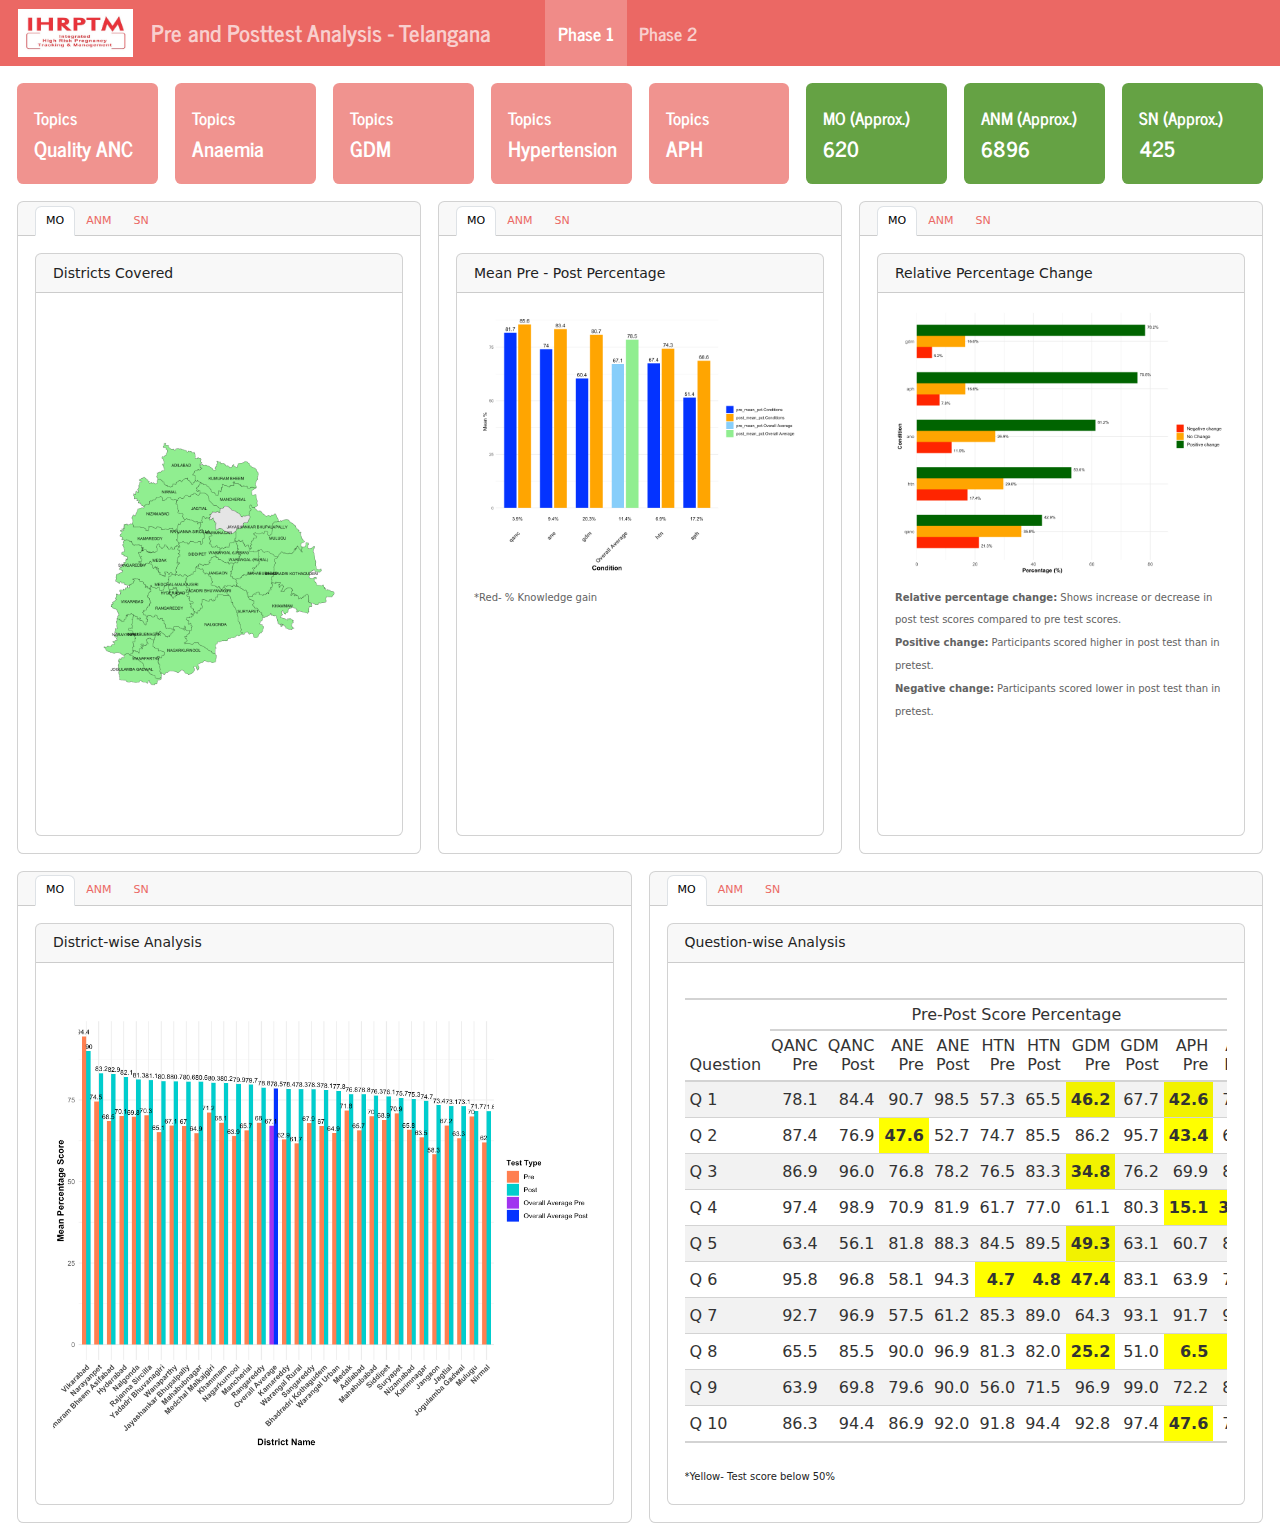
==== commit bf3e29e6: "Updated April" ====
--- a/index.html
+++ b/index.html
@@ -263,7 +263,12 @@
 </div>
 <div class="card-body html-fill-item html-fill-container">
 <div class="cell-output-display html-fill-item html-fill-container">
-<img src="index_files/figure-html/unnamed-chunk-17-1.png" class="img-fluid quarto-dashboard-img-contain">
+<div class="quarto-figure quarto-figure-center html-fill-item html-fill-container">
+<figure class="figure">
+<p><img src="index_files/figure-html/unnamed-chunk-17-1.png" class="img-fluid figure-img" width="864"></p>
+<figcaption><span style="font-size:10px;">*Red- % Knowledge gain</span></figcaption>
+</figure>
+</div>
 </div>
 </div>
 <bslib-tooltip placement="auto" bsoptions="[]" data-require-bs-version="5" data-require-bs-caller="tooltip()">
@@ -281,7 +286,12 @@
 </div>
 <div class="card-body html-fill-item html-fill-container">
 <div class="cell-output-display html-fill-item html-fill-container">
-<img src="index_files/figure-html/unnamed-chunk-18-1.png" class="img-fluid quarto-dashboard-img-contain">
+<div class="quarto-figure quarto-figure-center html-fill-item html-fill-container">
+<figure class="figure">
+<p><img src="index_files/figure-html/unnamed-chunk-18-1.png" class="img-fluid figure-img" width="864"></p>
+<figcaption><span style="font-size:10px;">*Red- % Knowledge gain</span></figcaption>
+</figure>
+</div>
 </div>
 </div>
 <bslib-tooltip placement="auto" bsoptions="[]" data-require-bs-version="5" data-require-bs-caller="tooltip()">
@@ -299,7 +309,12 @@
 </div>
 <div class="card-body html-fill-item html-fill-container">
 <div class="cell-output-display html-fill-item html-fill-container">
-<img src="index_files/figure-html/unnamed-chunk-19-1.png" class="img-fluid quarto-dashboard-img-contain">
+<div class="quarto-figure quarto-figure-center html-fill-item html-fill-container">
+<figure class="figure">
+<p><img src="index_files/figure-html/unnamed-chunk-19-1.png" class="img-fluid figure-img" width="864"></p>
+<figcaption><span style="font-size:10px;">*Red- % Knowledge gain</span></figcaption>
+</figure>
+</div>
 </div>
 </div>
 <bslib-tooltip placement="auto" bsoptions="[]" data-require-bs-version="5" data-require-bs-caller="tooltip()">
@@ -329,7 +344,12 @@
 </div>
 <div class="card-body html-fill-item html-fill-container">
 <div class="cell-output-display html-fill-item html-fill-container">
-<img src="index_files/figure-html/unnamed-chunk-20-1.png" class="img-fluid quarto-dashboard-img-contain">
+<div class="quarto-figure quarto-figure-center html-fill-item html-fill-container">
+<figure class="figure">
+<p><img src="index_files/figure-html/unnamed-chunk-20-1.png" class="img-fluid figure-img" width="864"></p>
+<figcaption><span style="font-size:10px;"><span style="font-weight:bold;">Relative percentage change:</span> Shows increase or decrease in post test scores compared to pre test scores.<br><span style="font-weight:bold;">Positive change:</span> Participants scored higher in post test than in pretest.<br> <span style="font-weight:bold;">Negative change:</span> Participants scored lower in post test than in pretest.</span></figcaption>
+</figure>
+</div>
 </div>
 </div>
 <bslib-tooltip placement="auto" bsoptions="[]" data-require-bs-version="5" data-require-bs-caller="tooltip()">
@@ -347,7 +367,12 @@
 </div>
 <div class="card-body html-fill-item html-fill-container">
 <div class="cell-output-display html-fill-item html-fill-container">
-<img src="index_files/figure-html/unnamed-chunk-21-1.png" class="img-fluid quarto-dashboard-img-contain">
+<div class="quarto-figure quarto-figure-center html-fill-item html-fill-container">
+<figure class="figure">
+<p><img src="index_files/figure-html/unnamed-chunk-21-1.png" class="img-fluid figure-img" width="864"></p>
+<figcaption><span style="font-size:10px;"><span style="font-weight:bold;">Relative percentage change:</span> Shows increase or decrease in post test scores compared to pre test scores.<br><span style="font-weight:bold;">Positive change:</span> Participants scored higher in post test than in pretest.<br> <span style="font-weight:bold;">Negative change:</span> Participants scored lower in post test than in pretest.</span></figcaption>
+</figure>
+</div>
 </div>
 </div>
 <bslib-tooltip placement="auto" bsoptions="[]" data-require-bs-version="5" data-require-bs-caller="tooltip()">
@@ -365,7 +390,12 @@
 </div>
 <div class="card-body html-fill-item html-fill-container">
 <div class="cell-output-display html-fill-item html-fill-container">
-<img src="index_files/figure-html/unnamed-chunk-22-1.png" class="img-fluid quarto-dashboard-img-contain">
+<div class="quarto-figure quarto-figure-center html-fill-item html-fill-container">
+<figure class="figure">
+<p><img src="index_files/figure-html/unnamed-chunk-22-1.png" class="img-fluid figure-img" width="864"></p>
+<figcaption><span style="font-size:10px;"><span style="font-weight:bold;">Relative percentage change:</span> Shows increase or decrease in post test scores compared to pre test scores.<br><span style="font-weight:bold;">Positive change:</span> Participants scored higher in post test than in pretest.<br> <span style="font-weight:bold;">Negative change:</span> Participants scored lower in post test than in pretest.</span></figcaption>
+</figure>
+</div>
 </div>
 </div>
 <bslib-tooltip placement="auto" bsoptions="[]" data-require-bs-version="5" data-require-bs-caller="tooltip()">
@@ -465,23 +495,23 @@
 </div>
 <div class="card-body html-fill-item html-fill-container">
 <div class="cell-output-display html-fill-item html-fill-container">
-<div id="vjwopdtfrs" style="padding-left:0px;padding-right:0px;padding-top:10px;padding-bottom:10px;overflow-x:auto;overflow-y:auto;width:auto;height:auto;" class="html-fill-item html-fill-container">
-<style>#vjwopdtfrs table {
+<div id="pdpimslsqb" style="padding-left:0px;padding-right:0px;padding-top:10px;padding-bottom:10px;overflow-x:auto;overflow-y:auto;width:auto;height:auto;" class="html-fill-item html-fill-container">
+<style>#pdpimslsqb table {
   font-family: system-ui, 'Segoe UI', Roboto, Helvetica, Arial, sans-serif, 'Apple Color Emoji', 'Segoe UI Emoji', 'Segoe UI Symbol', 'Noto Color Emoji';
   -webkit-font-smoothing: antialiased;
   -moz-osx-font-smoothing: grayscale;
 }
 
-#vjwopdtfrs thead, #vjwopdtfrs tbody, #vjwopdtfrs tfoot, #vjwopdtfrs tr, #vjwopdtfrs td, #vjwopdtfrs th {
+#pdpimslsqb thead, #pdpimslsqb tbody, #pdpimslsqb tfoot, #pdpimslsqb tr, #pdpimslsqb td, #pdpimslsqb th {
   border-style: none;
 }
 
-#vjwopdtfrs p {
+#pdpimslsqb p {
   margin: 0;
   padding: 0;
 }
 
-#vjwopdtfrs .gt_table {
+#pdpimslsqb .gt_table {
   display: table;
   border-collapse: collapse;
   line-height: normal;
@@ -507,12 +537,12 @@
   border-left-color: #D3D3D3;
 }
 
-#vjwopdtfrs .gt_caption {
+#pdpimslsqb .gt_caption {
   padding-top: 4px;
   padding-bottom: 4px;
 }
 
-#vjwopdtfrs .gt_title {
+#pdpimslsqb .gt_title {
   color: #333333;
   font-size: 125%;
   font-weight: initial;
@@ -524,7 +554,7 @@
   border-bottom-width: 0;
 }
 
-#vjwopdtfrs .gt_subtitle {
+#pdpimslsqb .gt_subtitle {
   color: #333333;
   font-size: 85%;
   font-weight: initial;
@@ -536,7 +566,7 @@
   border-top-width: 0;
 }
 
-#vjwopdtfrs .gt_heading {
+#pdpimslsqb .gt_heading {
   background-color: #FFFFFF;
   text-align: center;
   border-bottom-color: #FFFFFF;
@@ -548,13 +578,13 @@
   border-right-color: #D3D3D3;
 }
 
-#vjwopdtfrs .gt_bottom_border {
+#pdpimslsqb .gt_bottom_border {
   border-bottom-style: solid;
   border-bottom-width: 2px;
   border-bottom-color: #D3D3D3;
 }
 
-#vjwopdtfrs .gt_col_headings {
+#pdpimslsqb .gt_col_headings {
   border-top-style: solid;
   border-top-width: 2px;
   border-top-color: #D3D3D3;
@@ -569,7 +599,7 @@
   border-right-color: #D3D3D3;
 }
 
-#vjwopdtfrs .gt_col_heading {
+#pdpimslsqb .gt_col_heading {
   color: #333333;
   background-color: #FFFFFF;
   font-size: 100%;
@@ -589,7 +619,7 @@
   overflow-x: hidden;
 }
 
-#vjwopdtfrs .gt_column_spanner_outer {
+#pdpimslsqb .gt_column_spanner_outer {
   color: #333333;
   background-color: #FFFFFF;
   font-size: 100%;
@@ -601,15 +631,15 @@
   padding-right: 4px;
 }
 
-#vjwopdtfrs .gt_column_spanner_outer:first-child {
+#pdpimslsqb .gt_column_spanner_outer:first-child {
   padding-left: 0;
 }
 
-#vjwopdtfrs .gt_column_spanner_outer:last-child {
+#pdpimslsqb .gt_column_spanner_outer:last-child {
   padding-right: 0;
 }
 
-#vjwopdtfrs .gt_column_spanner {
+#pdpimslsqb .gt_column_spanner {
   border-bottom-style: solid;
   border-bottom-width: 2px;
   border-bottom-color: #D3D3D3;
@@ -621,11 +651,11 @@
   width: 100%;
 }
 
-#vjwopdtfrs .gt_spanner_row {
+#pdpimslsqb .gt_spanner_row {
   border-bottom-style: hidden;
 }
 
-#vjwopdtfrs .gt_group_heading {
+#pdpimslsqb .gt_group_heading {
   padding-top: 8px;
   padding-bottom: 8px;
   padding-left: 5px;
@@ -651,7 +681,7 @@
   text-align: left;
 }
 
-#vjwopdtfrs .gt_empty_group_heading {
+#pdpimslsqb .gt_empty_group_heading {
   padding: 0.5px;
   color: #333333;
   background-color: #FFFFFF;
@@ -666,15 +696,15 @@
   vertical-align: middle;
 }
 
-#vjwopdtfrs .gt_from_md > :first-child {
+#pdpimslsqb .gt_from_md > :first-child {
   margin-top: 0;
 }
 
-#vjwopdtfrs .gt_from_md > :last-child {
+#pdpimslsqb .gt_from_md > :last-child {
   margin-bottom: 0;
 }
 
-#vjwopdtfrs .gt_row {
+#pdpimslsqb .gt_row {
   padding-top: 8px;
   padding-bottom: 8px;
   padding-left: 5px;
@@ -693,7 +723,7 @@
   overflow-x: hidden;
 }
 
-#vjwopdtfrs .gt_stub {
+#pdpimslsqb .gt_stub {
   color: #333333;
   background-color: #FFFFFF;
   font-size: 100%;
@@ -706,7 +736,7 @@
   padding-right: 5px;
 }
 
-#vjwopdtfrs .gt_stub_row_group {
+#pdpimslsqb .gt_stub_row_group {
   color: #333333;
   background-color: #FFFFFF;
   font-size: 100%;
@@ -720,15 +750,15 @@
   vertical-align: top;
 }
 
-#vjwopdtfrs .gt_row_group_first td {
+#pdpimslsqb .gt_row_group_first td {
   border-top-width: 2px;
 }
 
-#vjwopdtfrs .gt_row_group_first th {
+#pdpimslsqb .gt_row_group_first th {
   border-top-width: 2px;
 }
 
-#vjwopdtfrs .gt_summary_row {
+#pdpimslsqb .gt_summary_row {
   color: #333333;
   background-color: #FFFFFF;
   text-transform: inherit;
@@ -738,16 +768,16 @@
   padding-right: 5px;
 }
 
-#vjwopdtfrs .gt_first_summary_row {
+#pdpimslsqb .gt_first_summary_row {
   border-top-style: solid;
   border-top-color: #D3D3D3;
 }
 
-#vjwopdtfrs .gt_first_summary_row.thick {
+#pdpimslsqb .gt_first_summary_row.thick {
   border-top-width: 2px;
 }
 
-#vjwopdtfrs .gt_last_summary_row {
+#pdpimslsqb .gt_last_summary_row {
   padding-top: 8px;
   padding-bottom: 8px;
   padding-left: 5px;
@@ -757,7 +787,7 @@
   border-bottom-color: #D3D3D3;
 }
 
-#vjwopdtfrs .gt_grand_summary_row {
+#pdpimslsqb .gt_grand_summary_row {
   color: #333333;
   background-color: #FFFFFF;
   text-transform: inherit;
@@ -767,7 +797,7 @@
   padding-right: 5px;
 }
 
-#vjwopdtfrs .gt_first_grand_summary_row {
+#pdpimslsqb .gt_first_grand_summary_row {
   padding-top: 8px;
   padding-bottom: 8px;
   padding-left: 5px;
@@ -777,7 +807,7 @@
   border-top-color: #D3D3D3;
 }
 
-#vjwopdtfrs .gt_last_grand_summary_row_top {
+#pdpimslsqb .gt_last_grand_summary_row_top {
   padding-top: 8px;
   padding-bottom: 8px;
   padding-left: 5px;
@@ -787,11 +817,11 @@
   border-bottom-color: #D3D3D3;
 }
 
-#vjwopdtfrs .gt_striped {
+#pdpimslsqb .gt_striped {
   background-color: rgba(128, 128, 128, 0.05);
 }
 
-#vjwopdtfrs .gt_table_body {
+#pdpimslsqb .gt_table_body {
   border-top-style: solid;
   border-top-width: 2px;
   border-top-color: #D3D3D3;
@@ -800,7 +830,7 @@
   border-bottom-color: #D3D3D3;
 }
 
-#vjwopdtfrs .gt_footnotes {
+#pdpimslsqb .gt_footnotes {
   color: #333333;
   background-color: #FFFFFF;
   border-bottom-style: none;
@@ -814,7 +844,7 @@
   border-right-color: #D3D3D3;
 }
 
-#vjwopdtfrs .gt_footnote {
+#pdpimslsqb .gt_footnote {
   margin: 0px;
   font-size: 90%;
   padding-top: 4px;
@@ -823,7 +853,7 @@
   padding-right: 5px;
 }
 
-#vjwopdtfrs .gt_sourcenotes {
+#pdpimslsqb .gt_sourcenotes {
   color: #333333;
   background-color: #FFFFFF;
   border-bottom-style: none;
@@ -837,7 +867,7 @@
   border-right-color: #D3D3D3;
 }
 
-#vjwopdtfrs .gt_sourcenote {
+#pdpimslsqb .gt_sourcenote {
   font-size: 90%;
   padding-top: 4px;
   padding-bottom: 4px;
@@ -845,72 +875,72 @@
   padding-right: 5px;
 }
 
-#vjwopdtfrs .gt_left {
+#pdpimslsqb .gt_left {
   text-align: left;
 }
 
-#vjwopdtfrs .gt_center {
+#pdpimslsqb .gt_center {
   text-align: center;
 }
 
-#vjwopdtfrs .gt_right {
+#pdpimslsqb .gt_right {
   text-align: right;
   font-variant-numeric: tabular-nums;
 }
 
-#vjwopdtfrs .gt_font_normal {
+#pdpimslsqb .gt_font_normal {
   font-weight: normal;
 }
 
-#vjwopdtfrs .gt_font_bold {
+#pdpimslsqb .gt_font_bold {
   font-weight: bold;
 }
 
-#vjwopdtfrs .gt_font_italic {
+#pdpimslsqb .gt_font_italic {
   font-style: italic;
 }
 
-#vjwopdtfrs .gt_super {
+#pdpimslsqb .gt_super {
   font-size: 65%;
 }
 
-#vjwopdtfrs .gt_footnote_marks {
+#pdpimslsqb .gt_footnote_marks {
   font-size: 75%;
   vertical-align: 0.4em;
   position: initial;
 }
 
-#vjwopdtfrs .gt_asterisk {
+#pdpimslsqb .gt_asterisk {
   font-size: 100%;
   vertical-align: 0;
 }
 
-#vjwopdtfrs .gt_indent_1 {
+#pdpimslsqb .gt_indent_1 {
   text-indent: 5px;
 }
 
-#vjwopdtfrs .gt_indent_2 {
+#pdpimslsqb .gt_indent_2 {
   text-indent: 10px;
 }
 
-#vjwopdtfrs .gt_indent_3 {
+#pdpimslsqb .gt_indent_3 {
   text-indent: 15px;
 }
 
-#vjwopdtfrs .gt_indent_4 {
+#pdpimslsqb .gt_indent_4 {
   text-indent: 20px;
 }
 
-#vjwopdtfrs .gt_indent_5 {
+#pdpimslsqb .gt_indent_5 {
   text-indent: 25px;
 }
 
-#vjwopdtfrs .katex-display {
+#pdpimslsqb .katex-display {
   display: inline-flex !important;
   margin-bottom: 0.75em !important;
 }
 
-#vjwopdtfrs div.Reactable > div.rt-table > div.rt-thead > div.rt-tr.rt-tr-group-header > div.rt-th-group:after {
+#pdpimslsqb div.Reactable > div.rt-table > div.rt-thead > div.rt-tr.rt-tr-group-header > div.rt-th-group:after {
   height: 0px !important;
 }
 </style>
@@ -1084,6 +1114,7 @@
 </table>
 
 </div>
+<p><span style="font-size:10px;">*Yellow- Test score below 50%</span></p>
 </div>
 </div>
 <bslib-tooltip placement="auto" bsoptions="[]" data-require-bs-version="5" data-require-bs-caller="tooltip()">
@@ -1101,23 +1132,23 @@
 </div>
 <div class="card-body html-fill-item html-fill-container">
 <div class="cell-output-display html-fill-item html-fill-container">
-<div id="ntwiwpwbld" style="padding-left:0px;padding-right:0px;padding-top:10px;padding-bottom:10px;overflow-x:auto;overflow-y:auto;width:auto;height:auto;" class="html-fill-item html-fill-container">
-<style>#ntwiwpwbld table {
+<div id="bnknuwokts" style="padding-left:0px;padding-right:0px;padding-top:10px;padding-bottom:10px;overflow-x:auto;overflow-y:auto;width:auto;height:auto;" class="html-fill-item html-fill-container">
+<style>#bnknuwokts table {
   font-family: system-ui, 'Segoe UI', Roboto, Helvetica, Arial, sans-serif, 'Apple Color Emoji', 'Segoe UI Emoji', 'Segoe UI Symbol', 'Noto Color Emoji';
   -webkit-font-smoothing: antialiased;
   -moz-osx-font-smoothing: grayscale;
 }
 
-#ntwiwpwbld thead, #ntwiwpwbld tbody, #ntwiwpwbld tfoot, #ntwiwpwbld tr, #ntwiwpwbld td, #ntwiwpwbld th {
+#bnknuwokts thead, #bnknuwokts tbody, #bnknuwokts tfoot, #bnknuwokts tr, #bnknuwokts td, #bnknuwokts th {
   border-style: none;
 }
 
-#ntwiwpwbld p {
+#bnknuwokts p {
   margin: 0;
   padding: 0;
 }
 
-#ntwiwpwbld .gt_table {
+#bnknuwokts .gt_table {
   display: table;
   border-collapse: collapse;
   line-height: normal;
@@ -1143,12 +1174,12 @@
   border-left-color: #D3D3D3;
 }
 
-#ntwiwpwbld .gt_caption {
+#bnknuwokts .gt_caption {
   padding-top: 4px;
   padding-bottom: 4px;
 }
 
-#ntwiwpwbld .gt_title {
+#bnknuwokts .gt_title {
   color: #333333;
   font-size: 125%;
   font-weight: initial;
@@ -1160,7 +1191,7 @@
   border-bottom-width: 0;
 }
 
-#ntwiwpwbld .gt_subtitle {
+#bnknuwokts .gt_subtitle {
   color: #333333;
   font-size: 85%;
   font-weight: initial;
@@ -1172,7 +1203,7 @@
   border-top-width: 0;
 }
 
-#ntwiwpwbld .gt_heading {
+#bnknuwokts .gt_heading {
   background-color: #FFFFFF;
   text-align: center;
   border-bottom-color: #FFFFFF;
@@ -1184,13 +1215,13 @@
   border-right-color: #D3D3D3;
 }
 
-#ntwiwpwbld .gt_bottom_border {
+#bnknuwokts .gt_bottom_border {
   border-bottom-style: solid;
   border-bottom-width: 2px;
   border-bottom-color: #D3D3D3;
 }
 
-#ntwiwpwbld .gt_col_headings {
+#bnknuwokts .gt_col_headings {
   border-top-style: solid;
   border-top-width: 2px;
   border-top-color: #D3D3D3;
@@ -1205,7 +1236,7 @@
   border-right-color: #D3D3D3;
 }
 
-#ntwiwpwbld .gt_col_heading {
+#bnknuwokts .gt_col_heading {
   color: #333333;
   background-color: #FFFFFF;
   font-size: 100%;
@@ -1225,7 +1256,7 @@
   overflow-x: hidden;
 }
 
-#ntwiwpwbld .gt_column_spanner_outer {
+#bnknuwokts .gt_column_spanner_outer {
   color: #333333;
   background-color: #FFFFFF;
   font-size: 100%;
@@ -1237,15 +1268,15 @@
   padding-right: 4px;
 }
 
-#ntwiwpwbld .gt_column_spanner_outer:first-child {
+#bnknuwokts .gt_column_spanner_outer:first-child {
   padding-left: 0;
 }
 
-#ntwiwpwbld .gt_column_spanner_outer:last-child {
+#bnknuwokts .gt_column_spanner_outer:last-child {
   padding-right: 0;
 }
 
-#ntwiwpwbld .gt_column_spanner {
+#bnknuwokts .gt_column_spanner {
   border-bottom-style: solid;
   border-bottom-width: 2px;
   border-bottom-color: #D3D3D3;
@@ -1257,11 +1288,11 @@
   width: 100%;
 }
 
-#ntwiwpwbld .gt_spanner_row {
+#bnknuwokts .gt_spanner_row {
   border-bottom-style: hidden;
 }
 
-#ntwiwpwbld .gt_group_heading {
+#bnknuwokts .gt_group_heading {
   padding-top: 8px;
   padding-bottom: 8px;
   padding-left: 5px;
@@ -1287,7 +1318,7 @@
   text-align: left;
 }
 
-#ntwiwpwbld .gt_empty_group_heading {
+#bnknuwokts .gt_empty_group_heading {
   padding: 0.5px;
   color: #333333;
   background-color: #FFFFFF;
@@ -1302,15 +1333,15 @@
   vertical-align: middle;
 }
 
-#ntwiwpwbld .gt_from_md > :first-child {
+#bnknuwokts .gt_from_md > :first-child {
   margin-top: 0;
 }
 
-#ntwiwpwbld .gt_from_md > :last-child {
+#bnknuwokts .gt_from_md > :last-child {
   margin-bottom: 0;
 }
 
-#ntwiwpwbld .gt_row {
+#bnknuwokts .gt_row {
   padding-top: 8px;
   padding-bottom: 8px;
   padding-left: 5px;
@@ -1329,7 +1360,7 @@
   overflow-x: hidden;
 }
 
-#ntwiwpwbld .gt_stub {
+#bnknuwokts .gt_stub {
   color: #333333;
   background-color: #FFFFFF;
   font-size: 100%;
@@ -1342,7 +1373,7 @@
   padding-right: 5px;
 }
 
-#ntwiwpwbld .gt_stub_row_group {
+#bnknuwokts .gt_stub_row_group {
   color: #333333;
   background-color: #FFFFFF;
   font-size: 100%;
@@ -1356,15 +1387,15 @@
   vertical-align: top;
 }
 
-#ntwiwpwbld .gt_row_group_first td {
+#bnknuwokts .gt_row_group_first td {
   border-top-width: 2px;
 }
 
-#ntwiwpwbld .gt_row_group_first th {
+#bnknuwokts .gt_row_group_first th {
   border-top-width: 2px;
 }
 
-#ntwiwpwbld .gt_summary_row {
+#bnknuwokts .gt_summary_row {
   color: #333333;
   background-color: #FFFFFF;
   text-transform: inherit;
@@ -1374,16 +1405,16 @@
   padding-right: 5px;
 }
 
-#ntwiwpwbld .gt_first_summary_row {
+#bnknuwokts .gt_first_summary_row {
   border-top-style: solid;
   border-top-color: #D3D3D3;
 }
 
-#ntwiwpwbld .gt_first_summary_row.thick {
+#bnknuwokts .gt_first_summary_row.thick {
   border-top-width: 2px;
 }
 
-#ntwiwpwbld .gt_last_summary_row {
+#bnknuwokts .gt_last_summary_row {
   padding-top: 8px;
   padding-bottom: 8px;
   padding-left: 5px;
@@ -1393,7 +1424,7 @@
   border-bottom-color: #D3D3D3;
 }
 
-#ntwiwpwbld .gt_grand_summary_row {
+#bnknuwokts .gt_grand_summary_row {
   color: #333333;
   background-color: #FFFFFF;
   text-transform: inherit;
@@ -1403,7 +1434,7 @@
   padding-right: 5px;
 }
 
-#ntwiwpwbld .gt_first_grand_summary_row {
+#bnknuwokts .gt_first_grand_summary_row {
   padding-top: 8px;
   padding-bottom: 8px;
   padding-left: 5px;
@@ -1413,7 +1444,7 @@
   border-top-color: #D3D3D3;
 }
 
-#ntwiwpwbld .gt_last_grand_summary_row_top {
+#bnknuwokts .gt_last_grand_summary_row_top {
   padding-top: 8px;
   padding-bottom: 8px;
   padding-left: 5px;
@@ -1423,11 +1454,11 @@
   border-bottom-color: #D3D3D3;
 }
 
-#ntwiwpwbld .gt_striped {
+#bnknuwokts .gt_striped {
   background-color: rgba(128, 128, 128, 0.05);
 }
 
-#ntwiwpwbld .gt_table_body {
+#bnknuwokts .gt_table_body {
   border-top-style: solid;
   border-top-width: 2px;
   border-top-color: #D3D3D3;
@@ -1436,7 +1467,7 @@
   border-bottom-color: #D3D3D3;
 }
 
-#ntwiwpwbld .gt_footnotes {
+#bnknuwokts .gt_footnotes {
   color: #333333;
   background-color: #FFFFFF;
   border-bottom-style: none;
@@ -1450,7 +1481,7 @@
   border-right-color: #D3D3D3;
 }
 
-#ntwiwpwbld .gt_footnote {
+#bnknuwokts .gt_footnote {
   margin: 0px;
   font-size: 90%;
   padding-top: 4px;
@@ -1459,7 +1490,7 @@
   padding-right: 5px;
 }
 
-#ntwiwpwbld .gt_sourcenotes {
+#bnknuwokts .gt_sourcenotes {
   color: #333333;
   background-color: #FFFFFF;
   border-bottom-style: none;
@@ -1473,7 +1504,7 @@
   border-right-color: #D3D3D3;
 }
 
-#ntwiwpwbld .gt_sourcenote {
+#bnknuwokts .gt_sourcenote {
   font-size: 90%;
   padding-top: 4px;
   padding-bottom: 4px;
@@ -1481,72 +1512,72 @@
   padding-right: 5px;
 }
 
-#ntwiwpwbld .gt_left {
+#bnknuwokts .gt_left {
   text-align: left;
 }
 
-#ntwiwpwbld .gt_center {
+#bnknuwokts .gt_center {
   text-align: center;
 }
 
-#ntwiwpwbld .gt_right {
+#bnknuwokts .gt_right {
   text-align: right;
   font-variant-numeric: tabular-nums;
 }
 
-#ntwiwpwbld .gt_font_normal {
+#bnknuwokts .gt_font_normal {
   font-weight: normal;
 }
 
-#ntwiwpwbld .gt_font_bold {
+#bnknuwokts .gt_font_bold {
   font-weight: bold;
 }
 
-#ntwiwpwbld .gt_font_italic {
+#bnknuwokts .gt_font_italic {
   font-style: italic;
 }
 
-#ntwiwpwbld .gt_super {
+#bnknuwokts .gt_super {
   font-size: 65%;
 }
 
-#ntwiwpwbld .gt_footnote_marks {
+#bnknuwokts .gt_footnote_marks {
   font-size: 75%;
   vertical-align: 0.4em;
   position: initial;
 }
 
-#ntwiwpwbld .gt_asterisk {
+#bnknuwokts .gt_asterisk {
   font-size: 100%;
   vertical-align: 0;
 }
 
-#ntwiwpwbld .gt_indent_1 {
+#bnknuwokts .gt_indent_1 {
   text-indent: 5px;
 }
 
-#ntwiwpwbld .gt_indent_2 {
+#bnknuwokts .gt_indent_2 {
   text-indent: 10px;
 }
 
-#ntwiwpwbld .gt_indent_3 {
+#bnknuwokts .gt_indent_3 {
   text-indent: 15px;
 }
 
-#ntwiwpwbld .gt_indent_4 {
+#bnknuwokts .gt_indent_4 {
   text-indent: 20px;
 }
 
-#ntwiwpwbld .gt_indent_5 {
+#bnknuwokts .gt_indent_5 {
   text-indent: 25px;
 }
 
-#ntwiwpwbld .katex-display {
+#bnknuwokts .katex-display {
   display: inline-flex !important;
   margin-bottom: 0.75em !important;
 }
 
-#ntwiwpwbld div.Reactable > div.rt-table > div.rt-thead > div.rt-tr.rt-tr-group-header > div.rt-th-group:after {
+#bnknuwokts div.Reactable > div.rt-table > div.rt-thead > div.rt-tr.rt-tr-group-header > div.rt-th-group:after {
   height: 0px !important;
 }
 </style>
@@ -1720,6 +1751,7 @@
 </table>
 
 </div>
+<p><span style="font-size:10px;">*Yellow- Test score below 50%</span></p>
 </div>
 </div>
 <bslib-tooltip placement="auto" bsoptions="[]" data-require-bs-version="5" data-require-bs-caller="tooltip()">
@@ -1737,23 +1769,23 @@
 </div>
 <div class="card-body html-fill-item html-fill-container">
 <div class="cell-output-display html-fill-item html-fill-container">
-<div id="tqslzzwbrw" style="padding-left:0px;padding-right:0px;padding-top:10px;padding-bottom:10px;overflow-x:auto;overflow-y:auto;width:auto;height:auto;" class="html-fill-item html-fill-container">
-<style>#tqslzzwbrw table {
+<div id="lwpxemtxyh" style="padding-left:0px;padding-right:0px;padding-top:10px;padding-bottom:10px;overflow-x:auto;overflow-y:auto;width:auto;height:auto;" class="html-fill-item html-fill-container">
+<style>#lwpxemtxyh table {
   font-family: system-ui, 'Segoe UI', Roboto, Helvetica, Arial, sans-serif, 'Apple Color Emoji', 'Segoe UI Emoji', 'Segoe UI Symbol', 'Noto Color Emoji';
   -webkit-font-smoothing: antialiased;
   -moz-osx-font-smoothing: grayscale;
 }
 
-#tqslzzwbrw thead, #tqslzzwbrw tbody, #tqslzzwbrw tfoot, #tqslzzwbrw tr, #tqslzzwbrw td, #tqslzzwbrw th {
+#lwpxemtxyh thead, #lwpxemtxyh tbody, #lwpxemtxyh tfoot, #lwpxemtxyh tr, #lwpxemtxyh td, #lwpxemtxyh th {
   border-style: none;
 }
 
-#tqslzzwbrw p {
+#lwpxemtxyh p {
   margin: 0;
   padding: 0;
 }
 
-#tqslzzwbrw .gt_table {
+#lwpxemtxyh .gt_table {
   display: table;
   border-collapse: collapse;
   line-height: normal;
@@ -1779,12 +1811,12 @@
   border-left-color: #D3D3D3;
 }
 
-#tqslzzwbrw .gt_caption {
+#lwpxemtxyh .gt_caption {
   padding-top: 4px;
   padding-bottom: 4px;
 }
 
-#tqslzzwbrw .gt_title {
+#lwpxemtxyh .gt_title {
   color: #333333;
   font-size: 125%;
   font-weight: initial;
@@ -1796,7 +1828,7 @@
   border-bottom-width: 0;
 }
 
-#tqslzzwbrw .gt_subtitle {
+#lwpxemtxyh .gt_subtitle {
   color: #333333;
   font-size: 85%;
   font-weight: initial;
@@ -1808,7 +1840,7 @@
   border-top-width: 0;
 }
 
-#tqslzzwbrw .gt_heading {
+#lwpxemtxyh .gt_heading {
   background-color: #FFFFFF;
   text-align: center;
   border-bottom-color: #FFFFFF;
@@ -1820,13 +1852,13 @@
   border-right-color: #D3D3D3;
 }
 
-#tqslzzwbrw .gt_bottom_border {
+#lwpxemtxyh .gt_bottom_border {
   border-bottom-style: solid;
   border-bottom-width: 2px;
   border-bottom-color: #D3D3D3;
 }
 
-#tqslzzwbrw .gt_col_headings {
+#lwpxemtxyh .gt_col_headings {
   border-top-style: solid;
   border-top-width: 2px;
   border-top-color: #D3D3D3;
@@ -1841,7 +1873,7 @@
   border-right-color: #D3D3D3;
 }
 
-#tqslzzwbrw .gt_col_heading {
+#lwpxemtxyh .gt_col_heading {
   color: #333333;
   background-color: #FFFFFF;
   font-size: 100%;
@@ -1861,7 +1893,7 @@
   overflow-x: hidden;
 }
 
-#tqslzzwbrw .gt_column_spanner_outer {
+#lwpxemtxyh .gt_column_spanner_outer {
   color: #333333;
   background-color: #FFFFFF;
   font-size: 100%;
@@ -1873,15 +1905,15 @@
   padding-right: 4px;
 }
 
-#tqslzzwbrw .gt_column_spanner_outer:first-child {
+#lwpxemtxyh .gt_column_spanner_outer:first-child {
   padding-left: 0;
 }
 
-#tqslzzwbrw .gt_column_spanner_outer:last-child {
+#lwpxemtxyh .gt_column_spanner_outer:last-child {
   padding-right: 0;
 }
 
-#tqslzzwbrw .gt_column_spanner {
+#lwpxemtxyh .gt_column_spanner {
   border-bottom-style: solid;
   border-bottom-width: 2px;
   border-bottom-color: #D3D3D3;
@@ -1893,11 +1925,11 @@
   width: 100%;
 }
 
-#tqslzzwbrw .gt_spanner_row {
+#lwpxemtxyh .gt_spanner_row {
   border-bottom-style: hidden;
 }
 
-#tqslzzwbrw .gt_group_heading {
+#lwpxemtxyh .gt_group_heading {
   padding-top: 8px;
   padding-bottom: 8px;
   padding-left: 5px;
@@ -1923,7 +1955,7 @@
   text-align: left;
 }
 
-#tqslzzwbrw .gt_empty_group_heading {
+#lwpxemtxyh .gt_empty_group_heading {
   padding: 0.5px;
   color: #333333;
   background-color: #FFFFFF;
@@ -1938,15 +1970,15 @@
   vertical-align: middle;
 }
 
-#tqslzzwbrw .gt_from_md > :first-child {
+#lwpxemtxyh .gt_from_md > :first-child {
   margin-top: 0;
 }
 
-#tqslzzwbrw .gt_from_md > :last-child {
+#lwpxemtxyh .gt_from_md > :last-child {
   margin-bottom: 0;
 }
 
-#tqslzzwbrw .gt_row {
+#lwpxemtxyh .gt_row {
   padding-top: 8px;
   padding-bottom: 8px;
   padding-left: 5px;
@@ -1965,7 +1997,7 @@
   overflow-x: hidden;
 }
 
-#tqslzzwbrw .gt_stub {
+#lwpxemtxyh .gt_stub {
   color: #333333;
   background-color: #FFFFFF;
   font-size: 100%;
@@ -1978,7 +2010,7 @@
   padding-right: 5px;
 }
 
-#tqslzzwbrw .gt_stub_row_group {
+#lwpxemtxyh .gt_stub_row_group {
   color: #333333;
   background-color: #FFFFFF;
   font-size: 100%;
@@ -1992,15 +2024,15 @@
   vertical-align: top;
 }
 
-#tqslzzwbrw .gt_row_group_first td {
+#lwpxemtxyh .gt_row_group_first td {
   border-top-width: 2px;
 }
 
-#tqslzzwbrw .gt_row_group_first th {
+#lwpxemtxyh .gt_row_group_first th {
   border-top-width: 2px;
 }
 
-#tqslzzwbrw .gt_summary_row {
+#lwpxemtxyh .gt_summary_row {
   color: #333333;
   background-color: #FFFFFF;
   text-transform: inherit;
@@ -2010,16 +2042,16 @@
   padding-right: 5px;
 }
 
-#tqslzzwbrw .gt_first_summary_row {
+#lwpxemtxyh .gt_first_summary_row {
   border-top-style: solid;
   border-top-color: #D3D3D3;
 }
 
-#tqslzzwbrw .gt_first_summary_row.thick {
+#lwpxemtxyh .gt_first_summary_row.thick {
   border-top-width: 2px;
 }
 
-#tqslzzwbrw .gt_last_summary_row {
+#lwpxemtxyh .gt_last_summary_row {
   padding-top: 8px;
   padding-bottom: 8px;
   padding-left: 5px;
@@ -2029,7 +2061,7 @@
   border-bottom-color: #D3D3D3;
 }
 
-#tqslzzwbrw .gt_grand_summary_row {
+#lwpxemtxyh .gt_grand_summary_row {
   color: #333333;
   background-color: #FFFFFF;
   text-transform: inherit;
@@ -2039,7 +2071,7 @@
   padding-right: 5px;
 }
 
-#tqslzzwbrw .gt_first_grand_summary_row {
+#lwpxemtxyh .gt_first_grand_summary_row {
   padding-top: 8px;
   padding-bottom: 8px;
   padding-left: 5px;
@@ -2049,7 +2081,7 @@
   border-top-color: #D3D3D3;
 }
 
-#tqslzzwbrw .gt_last_grand_summary_row_top {
+#lwpxemtxyh .gt_last_grand_summary_row_top {
   padding-top: 8px;
   padding-bottom: 8px;
   padding-left: 5px;
@@ -2059,11 +2091,11 @@
   border-bottom-color: #D3D3D3;
 }
 
-#tqslzzwbrw .gt_striped {
+#lwpxemtxyh .gt_striped {
   background-color: rgba(128, 128, 128, 0.05);
 }
 
-#tqslzzwbrw .gt_table_body {
+#lwpxemtxyh .gt_table_body {
   border-top-style: solid;
   border-top-width: 2px;
   border-top-color: #D3D3D3;
@@ -2072,7 +2104,7 @@
   border-bottom-color: #D3D3D3;
 }
 
-#tqslzzwbrw .gt_footnotes {
+#lwpxemtxyh .gt_footnotes {
   color: #333333;
   background-color: #FFFFFF;
   border-bottom-style: none;
@@ -2086,7 +2118,7 @@
   border-right-color: #D3D3D3;
 }
 
-#tqslzzwbrw .gt_footnote {
+#lwpxemtxyh .gt_footnote {
   margin: 0px;
   font-size: 90%;
   padding-top: 4px;
@@ -2095,7 +2127,7 @@
   padding-right: 5px;
 }
 
-#tqslzzwbrw .gt_sourcenotes {
+#lwpxemtxyh .gt_sourcenotes {
   color: #333333;
   background-color: #FFFFFF;
   border-bottom-style: none;
@@ -2109,7 +2141,7 @@
   border-right-color: #D3D3D3;
 }
 
-#tqslzzwbrw .gt_sourcenote {
+#lwpxemtxyh .gt_sourcenote {
   font-size: 90%;
   padding-top: 4px;
   padding-bottom: 4px;
@@ -2117,72 +2149,72 @@
   padding-right: 5px;
 }
 
-#tqslzzwbrw .gt_left {
+#lwpxemtxyh .gt_left {
   text-align: left;
 }
 
-#tqslzzwbrw .gt_center {
+#lwpxemtxyh .gt_center {
   text-align: center;
 }
 
-#tqslzzwbrw .gt_right {
+#lwpxemtxyh .gt_right {
   text-align: right;
   font-variant-numeric: tabular-nums;
 }
 
-#tqslzzwbrw .gt_font_normal {
+#lwpxemtxyh .gt_font_normal {
   font-weight: normal;
 }
 
-#tqslzzwbrw .gt_font_bold {
+#lwpxemtxyh .gt_font_bold {
   font-weight: bold;
 }
 
-#tqslzzwbrw .gt_font_italic {
+#lwpxemtxyh .gt_font_italic {
   font-style: italic;
 }
 
-#tqslzzwbrw .gt_super {
+#lwpxemtxyh .gt_super {
   font-size: 65%;
 }
 
-#tqslzzwbrw .gt_footnote_marks {
+#lwpxemtxyh .gt_footnote_marks {
   font-size: 75%;
   vertical-align: 0.4em;
   position: initial;
 }
 
-#tqslzzwbrw .gt_asterisk {
+#lwpxemtxyh .gt_asterisk {
   font-size: 100%;
   vertical-align: 0;
 }
 
-#tqslzzwbrw .gt_indent_1 {
+#lwpxemtxyh .gt_indent_1 {
   text-indent: 5px;
 }
 
-#tqslzzwbrw .gt_indent_2 {
+#lwpxemtxyh .gt_indent_2 {
   text-indent: 10px;
 }
 
-#tqslzzwbrw .gt_indent_3 {
+#lwpxemtxyh .gt_indent_3 {
   text-indent: 15px;
 }
 
-#tqslzzwbrw .gt_indent_4 {
+#lwpxemtxyh .gt_indent_4 {
   text-indent: 20px;
 }
 
-#tqslzzwbrw .gt_indent_5 {
+#lwpxemtxyh .gt_indent_5 {
   text-indent: 25px;
 }
 
-#tqslzzwbrw .katex-display {
+#lwpxemtxyh .katex-display {
   display: inline-flex !important;
   margin-bottom: 0.75em !important;
 }
 
-#tqslzzwbrw div.Reactable > div.rt-table > div.rt-thead > div.rt-tr.rt-tr-group-header > div.rt-th-group:after {
+#lwpxemtxyh div.Reactable > div.rt-table > div.rt-thead > div.rt-tr.rt-tr-group-header > div.rt-th-group:after {
   height: 0px !important;
 }
 </style>
@@ -2356,6 +2388,7 @@
 </table>
 
 </div>
+<p><span style="font-size:10px;">*Yellow- Test score below 50%</span></p>
 </div>
 </div>
 <bslib-tooltip placement="auto" bsoptions="[]" data-require-bs-version="5" data-require-bs-caller="tooltip()">
@@ -2477,7 +2510,7 @@
 ANM (Approx.)
 </p>
 <p class="value-box-value">
-5695
+6239
 </p>
 </div>
 </div>
@@ -2547,7 +2580,12 @@
 </div>
 <div class="card-body html-fill-item html-fill-container">
 <div class="cell-output-display html-fill-item html-fill-container">
-<img src="index_files/figure-html/unnamed-chunk-39-1.png" class="img-fluid quarto-dashboard-img-contain">
+<div class="quarto-figure quarto-figure-center html-fill-item html-fill-container">
+<figure class="figure">
+<p><img src="index_files/figure-html/unnamed-chunk-39-1.png" class="img-fluid figure-img" width="864"></p>
+<figcaption><span style="font-size:10px;">*Red- % Knowledge gain</span></figcaption>
+</figure>
+</div>
 </div>
 </div>
 <bslib-tooltip placement="auto" bsoptions="[]" data-require-bs-version="5" data-require-bs-caller="tooltip()">
@@ -2565,7 +2603,12 @@
 </div>
 <div class="card-body html-fill-item html-fill-container">
 <div class="cell-output-display html-fill-item html-fill-container">
-<img src="index_files/figure-html/unnamed-chunk-40-1.png" class="img-fluid quarto-dashboard-img-contain">
+<div class="quarto-figure quarto-figure-center html-fill-item html-fill-container">
+<figure class="figure">
+<p><img src="index_files/figure-html/unnamed-chunk-40-1.png" class="img-fluid figure-img" width="864"></p>
+<figcaption><span style="font-size:10px;">*Red- % Knowledge gain</span></figcaption>
+</figure>
+</div>
 </div>
 </div>
 <bslib-tooltip placement="auto" bsoptions="[]" data-require-bs-version="5" data-require-bs-caller="tooltip()">
@@ -2594,7 +2637,12 @@
 </div>
 <div class="card-body html-fill-item html-fill-container">
 <div class="cell-output-display html-fill-item html-fill-container">
-<img src="index_files/figure-html/unnamed-chunk-41-1.png" class="img-fluid quarto-dashboard-img-contain">
+<div class="quarto-figure quarto-figure-center html-fill-item html-fill-container">
+<figure class="figure">
+<p><img src="index_files/figure-html/unnamed-chunk-41-1.png" class="img-fluid figure-img" width="864"></p>
+<figcaption><span style="font-size:10px;"><span style="font-weight:bold;">Relative percentage change:</span> Shows increase or decrease in post test scores compared to pre test scores.<br><span style="font-weight:bold;">Positive change:</span> Participants scored higher in post test than in pretest.<br> <span style="font-weight:bold;">Negative change:</span> Participants scored lower in post test than in pretest.</span></figcaption>
+</figure>
+</div>
 </div>
 </div>
 <bslib-tooltip placement="auto" bsoptions="[]" data-require-bs-version="5" data-require-bs-caller="tooltip()">
@@ -2612,7 +2660,12 @@
 </div>
 <div class="card-body html-fill-item html-fill-container">
 <div class="cell-output-display html-fill-item html-fill-container">
-<img src="index_files/figure-html/unnamed-chunk-42-1.png" class="img-fluid quarto-dashboard-img-contain">
+<div class="quarto-figure quarto-figure-center html-fill-item html-fill-container">
+<figure class="figure">
+<p><img src="index_files/figure-html/unnamed-chunk-42-1.png" class="img-fluid figure-img" width="864"></p>
+<figcaption><span style="font-size:10px;"><span style="font-weight:bold;">Relative percentage change:</span> Shows increase or decrease in post test scores compared to pre test scores.<br><span style="font-weight:bold;">Positive change:</span> Participants scored higher in post test than in pretest.<br> <span style="font-weight:bold;">Negative change:</span> Participants scored lower in post test than in pretest.</span></figcaption>
+</figure>
+</div>
 </div>
 </div>
 <bslib-tooltip placement="auto" bsoptions="[]" data-require-bs-version="5" data-require-bs-caller="tooltip()">
@@ -2692,23 +2745,23 @@
 </div>
 <div class="card-body html-fill-item html-fill-container">
 <div class="cell-output-display html-fill-item html-fill-container">
-<div id="okneecsagr" style="padding-left:0px;padding-right:0px;padding-top:10px;padding-bottom:10px;overflow-x:auto;overflow-y:auto;width:auto;height:auto;" class="html-fill-item html-fill-container">
-<style>#okneecsagr table {
+<div id="rhkswxpqex" style="padding-left:0px;padding-right:0px;padding-top:10px;padding-bottom:10px;overflow-x:auto;overflow-y:auto;width:auto;height:auto;" class="html-fill-item html-fill-container">
+<style>#rhkswxpqex table {
   font-family: system-ui, 'Segoe UI', Roboto, Helvetica, Arial, sans-serif, 'Apple Color Emoji', 'Segoe UI Emoji', 'Segoe UI Symbol', 'Noto Color Emoji';
   -webkit-font-smoothing: antialiased;
   -moz-osx-font-smoothing: grayscale;
 }
 
-#okneecsagr thead, #okneecsagr tbody, #okneecsagr tfoot, #okneecsagr tr, #okneecsagr td, #okneecsagr th {
+#rhkswxpqex thead, #rhkswxpqex tbody, #rhkswxpqex tfoot, #rhkswxpqex tr, #rhkswxpqex td, #rhkswxpqex th {
   border-style: none;
 }
 
-#okneecsagr p {
+#rhkswxpqex p {
   margin: 0;
   padding: 0;
 }
 
-#okneecsagr .gt_table {
+#rhkswxpqex .gt_table {
   display: table;
   border-collapse: collapse;
   line-height: normal;
@@ -2734,12 +2787,12 @@
   border-left-color: #D3D3D3;
 }
 
-#okneecsagr .gt_caption {
+#rhkswxpqex .gt_caption {
   padding-top: 4px;
   padding-bottom: 4px;
 }
 
-#okneecsagr .gt_title {
+#rhkswxpqex .gt_title {
   color: #333333;
   font-size: 125%;
   font-weight: initial;
@@ -2751,7 +2804,7 @@
   border-bottom-width: 0;
 }
 
-#okneecsagr .gt_subtitle {
+#rhkswxpqex .gt_subtitle {
   color: #333333;
   font-size: 85%;
   font-weight: initial;
@@ -2763,7 +2816,7 @@
   border-top-width: 0;
 }
 
-#okneecsagr .gt_heading {
+#rhkswxpqex .gt_heading {
   background-color: #FFFFFF;
   text-align: center;
   border-bottom-color: #FFFFFF;
@@ -2775,13 +2828,13 @@
   border-right-color: #D3D3D3;
 }
 
-#okneecsagr .gt_bottom_border {
+#rhkswxpqex .gt_bottom_border {
   border-bottom-style: solid;
   border-bottom-width: 2px;
   border-bottom-color: #D3D3D3;
 }
 
-#okneecsagr .gt_col_headings {
+#rhkswxpqex .gt_col_headings {
   border-top-style: solid;
   border-top-width: 2px;
   border-top-color: #D3D3D3;
@@ -2796,7 +2849,7 @@
   border-right-color: #D3D3D3;
 }
 
-#okneecsagr .gt_col_heading {
+#rhkswxpqex .gt_col_heading {
   color: #333333;
   background-color: #FFFFFF;
   font-size: 100%;
@@ -2816,7 +2869,7 @@
   overflow-x: hidden;
 }
 
-#okneecsagr .gt_column_spanner_outer {
+#rhkswxpqex .gt_column_spanner_outer {
   color: #333333;
   background-color: #FFFFFF;
   font-size: 100%;
@@ -2828,15 +2881,15 @@
   padding-right: 4px;
 }
 
-#okneecsagr .gt_column_spanner_outer:first-child {
+#rhkswxpqex .gt_column_spanner_outer:first-child {
   padding-left: 0;
 }
 
-#okneecsagr .gt_column_spanner_outer:last-child {
+#rhkswxpqex .gt_column_spanner_outer:last-child {
   padding-right: 0;
 }
 
-#okneecsagr .gt_column_spanner {
+#rhkswxpqex .gt_column_spanner {
   border-bottom-style: solid;
   border-bottom-width: 2px;
   border-bottom-color: #D3D3D3;
@@ -2848,11 +2901,11 @@
   width: 100%;
 }
 
-#okneecsagr .gt_spanner_row {
+#rhkswxpqex .gt_spanner_row {
   border-bottom-style: hidden;
 }
 
-#okneecsagr .gt_group_heading {
+#rhkswxpqex .gt_group_heading {
   padding-top: 8px;
   padding-bottom: 8px;
   padding-left: 5px;
@@ -2878,7 +2931,7 @@
   text-align: left;
 }
 
-#okneecsagr .gt_empty_group_heading {
+#rhkswxpqex .gt_empty_group_heading {
   padding: 0.5px;
   color: #333333;
   background-color: #FFFFFF;
@@ -2893,15 +2946,15 @@
   vertical-align: middle;
 }
 
-#okneecsagr .gt_from_md > :first-child {
+#rhkswxpqex .gt_from_md > :first-child {
   margin-top: 0;
 }
 
-#okneecsagr .gt_from_md > :last-child {
+#rhkswxpqex .gt_from_md > :last-child {
   margin-bottom: 0;
 }
 
-#okneecsagr .gt_row {
+#rhkswxpqex .gt_row {
   padding-top: 8px;
   padding-bottom: 8px;
   padding-left: 5px;
@@ -2920,7 +2973,7 @@
   overflow-x: hidden;
 }
 
-#okneecsagr .gt_stub {
+#rhkswxpqex .gt_stub {
   color: #333333;
   background-color: #FFFFFF;
   font-size: 100%;
@@ -2933,7 +2986,7 @@
   padding-right: 5px;
 }
 
-#okneecsagr .gt_stub_row_group {
+#rhkswxpqex .gt_stub_row_group {
   color: #333333;
   background-color: #FFFFFF;
   font-size: 100%;
@@ -2947,15 +3000,15 @@
   vertical-align: top;
 }
 
-#okneecsagr .gt_row_group_first td {
+#rhkswxpqex .gt_row_group_first td {
   border-top-width: 2px;
 }
 
-#okneecsagr .gt_row_group_first th {
+#rhkswxpqex .gt_row_group_first th {
   border-top-width: 2px;
 }
 
-#okneecsagr .gt_summary_row {
+#rhkswxpqex .gt_summary_row {
   color: #333333;
   background-color: #FFFFFF;
   text-transform: inherit;
@@ -2965,16 +3018,16 @@
   padding-right: 5px;
 }
 
-#okneecsagr .gt_first_summary_row {
+#rhkswxpqex .gt_first_summary_row {
   border-top-style: solid;
   border-top-color: #D3D3D3;
 }
 
-#okneecsagr .gt_first_summary_row.thick {
+#rhkswxpqex .gt_first_summary_row.thick {
   border-top-width: 2px;
 }
 
-#okneecsagr .gt_last_summary_row {
+#rhkswxpqex .gt_last_summary_row {
   padding-top: 8px;
   padding-bottom: 8px;
   padding-left: 5px;
@@ -2984,7 +3037,7 @@
   border-bottom-color: #D3D3D3;
 }
 
-#okneecsagr .gt_grand_summary_row {
+#rhkswxpqex .gt_grand_summary_row {
   color: #333333;
   background-color: #FFFFFF;
   text-transform: inherit;
@@ -2994,7 +3047,7 @@
   padding-right: 5px;
 }
 
-#okneecsagr .gt_first_grand_summary_row {
+#rhkswxpqex .gt_first_grand_summary_row {
   padding-top: 8px;
   padding-bottom: 8px;
   padding-left: 5px;
@@ -3004,7 +3057,7 @@
   border-top-color: #D3D3D3;
 }
 
-#okneecsagr .gt_last_grand_summary_row_top {
+#rhkswxpqex .gt_last_grand_summary_row_top {
   padding-top: 8px;
   padding-bottom: 8px;
   padding-left: 5px;
@@ -3014,11 +3067,11 @@
   border-bottom-color: #D3D3D3;
 }
 
-#okneecsagr .gt_striped {
+#rhkswxpqex .gt_striped {
   background-color: rgba(128, 128, 128, 0.05);
 }
 
-#okneecsagr .gt_table_body {
+#rhkswxpqex .gt_table_body {
   border-top-style: solid;
   border-top-width: 2px;
   border-top-color: #D3D3D3;
@@ -3027,7 +3080,7 @@
   border-bottom-color: #D3D3D3;
 }
 
-#okneecsagr .gt_footnotes {
+#rhkswxpqex .gt_footnotes {
   color: #333333;
   background-color: #FFFFFF;
   border-bottom-style: none;
@@ -3041,7 +3094,7 @@
   border-right-color: #D3D3D3;
 }
 
-#okneecsagr .gt_footnote {
+#rhkswxpqex .gt_footnote {
   margin: 0px;
   font-size: 90%;
   padding-top: 4px;
@@ -3050,7 +3103,7 @@
   padding-right: 5px;
 }
 
-#okneecsagr .gt_sourcenotes {
+#rhkswxpqex .gt_sourcenotes {
   color: #333333;
   background-color: #FFFFFF;
   border-bottom-style: none;
@@ -3064,7 +3117,7 @@
   border-right-color: #D3D3D3;
 }
 
-#okneecsagr .gt_sourcenote {
+#rhkswxpqex .gt_sourcenote {
   font-size: 90%;
   padding-top: 4px;
   padding-bottom: 4px;
@@ -3072,72 +3125,72 @@
   padding-right: 5px;
 }
 
-#okneecsagr .gt_left {
+#rhkswxpqex .gt_left {
   text-align: left;
 }
 
-#okneecsagr .gt_center {
+#rhkswxpqex .gt_center {
   text-align: center;
 }
 
-#okneecsagr .gt_right {
+#rhkswxpqex .gt_right {
   text-align: right;
   font-variant-numeric: tabular-nums;
 }
 
-#okneecsagr .gt_font_normal {
+#rhkswxpqex .gt_font_normal {
   font-weight: normal;
 }
 
-#okneecsagr .gt_font_bold {
+#rhkswxpqex .gt_font_bold {
   font-weight: bold;
 }
 
-#okneecsagr .gt_font_italic {
+#rhkswxpqex .gt_font_italic {
   font-style: italic;
 }
 
-#okneecsagr .gt_super {
+#rhkswxpqex .gt_super {
   font-size: 65%;
 }
 
-#okneecsagr .gt_footnote_marks {
+#rhkswxpqex .gt_footnote_marks {
   font-size: 75%;
   vertical-align: 0.4em;
   position: initial;
 }
 
-#okneecsagr .gt_asterisk {
+#rhkswxpqex .gt_asterisk {
   font-size: 100%;
   vertical-align: 0;
 }
 
-#okneecsagr .gt_indent_1 {
+#rhkswxpqex .gt_indent_1 {
   text-indent: 5px;
 }
 
-#okneecsagr .gt_indent_2 {
+#rhkswxpqex .gt_indent_2 {
   text-indent: 10px;
 }
 
-#okneecsagr .gt_indent_3 {
+#rhkswxpqex .gt_indent_3 {
   text-indent: 15px;
 }
 
-#okneecsagr .gt_indent_4 {
+#rhkswxpqex .gt_indent_4 {
   text-indent: 20px;
 }
 
-#okneecsagr .gt_indent_5 {
+#rhkswxpqex .gt_indent_5 {
   text-indent: 25px;
 }
 
-#okneecsagr .katex-display {
+#rhkswxpqex .katex-display {
   display: inline-flex !important;
   margin-bottom: 0.75em !important;
 }
 
-#okneecsagr div.Reactable > div.rt-table > div.rt-thead > div.rt-tr.rt-tr-group-header > div.rt-th-group:after {
+#rhkswxpqex div.Reactable > div.rt-table > div.rt-thead > div.rt-tr.rt-tr-group-header > div.rt-th-group:after {
   height: 0px !important;
 }
 </style>
@@ -3335,6 +3388,7 @@
 </table>
 
 </div>
+<p><span style="font-size:10px;">*Yellow- Test score below 50%</span></p>
 </div>
 </div>
 <bslib-tooltip placement="auto" bsoptions="[]" data-require-bs-version="5" data-require-bs-caller="tooltip()">
@@ -3352,23 +3406,23 @@
 </div>
 <div class="card-body html-fill-item html-fill-container">
 <div class="cell-output-display html-fill-item html-fill-container">
-<div id="kyiypfrwsp" style="padding-left:0px;padding-right:0px;padding-top:10px;padding-bottom:10px;overflow-x:auto;overflow-y:auto;width:auto;height:auto;" class="html-fill-item html-fill-container">
-<style>#kyiypfrwsp table {
+<div id="unavhucqqo" style="padding-left:0px;padding-right:0px;padding-top:10px;padding-bottom:10px;overflow-x:auto;overflow-y:auto;width:auto;height:auto;" class="html-fill-item html-fill-container">
+<style>#unavhucqqo table {
   font-family: system-ui, 'Segoe UI', Roboto, Helvetica, Arial, sans-serif, 'Apple Color Emoji', 'Segoe UI Emoji', 'Segoe UI Symbol', 'Noto Color Emoji';
   -webkit-font-smoothing: antialiased;
   -moz-osx-font-smoothing: grayscale;
 }
 
-#kyiypfrwsp thead, #kyiypfrwsp tbody, #kyiypfrwsp tfoot, #kyiypfrwsp tr, #kyiypfrwsp td, #kyiypfrwsp th {
+#unavhucqqo thead, #unavhucqqo tbody, #unavhucqqo tfoot, #unavhucqqo tr, #unavhucqqo td, #unavhucqqo th {
   border-style: none;
 }
 
-#kyiypfrwsp p {
+#unavhucqqo p {
   margin: 0;
   padding: 0;
 }
 
-#kyiypfrwsp .gt_table {
+#unavhucqqo .gt_table {
   display: table;
   border-collapse: collapse;
   line-height: normal;
@@ -3394,12 +3448,12 @@
   border-left-color: #D3D3D3;
 }
 
-#kyiypfrwsp .gt_caption {
+#unavhucqqo .gt_caption {
   padding-top: 4px;
   padding-bottom: 4px;
 }
 
-#kyiypfrwsp .gt_title {
+#unavhucqqo .gt_title {
   color: #333333;
   font-size: 125%;
   font-weight: initial;
@@ -3411,7 +3465,7 @@
   border-bottom-width: 0;
 }
 
-#kyiypfrwsp .gt_subtitle {
+#unavhucqqo .gt_subtitle {
   color: #333333;
   font-size: 85%;
   font-weight: initial;
@@ -3423,7 +3477,7 @@
   border-top-width: 0;
 }
 
-#kyiypfrwsp .gt_heading {
+#unavhucqqo .gt_heading {
   background-color: #FFFFFF;
   text-align: center;
   border-bottom-color: #FFFFFF;
@@ -3435,13 +3489,13 @@
   border-right-color: #D3D3D3;
 }
 
-#kyiypfrwsp .gt_bottom_border {
+#unavhucqqo .gt_bottom_border {
   border-bottom-style: solid;
   border-bottom-width: 2px;
   border-bottom-color: #D3D3D3;
 }
 
-#kyiypfrwsp .gt_col_headings {
+#unavhucqqo .gt_col_headings {
   border-top-style: solid;
   border-top-width: 2px;
   border-top-color: #D3D3D3;
@@ -3456,7 +3510,7 @@
   border-right-color: #D3D3D3;
 }
 
-#kyiypfrwsp .gt_col_heading {
+#unavhucqqo .gt_col_heading {
   color: #333333;
   background-color: #FFFFFF;
   font-size: 100%;
@@ -3476,7 +3530,7 @@
   overflow-x: hidden;
 }
 
-#kyiypfrwsp .gt_column_spanner_outer {
+#unavhucqqo .gt_column_spanner_outer {
   color: #333333;
   background-color: #FFFFFF;
   font-size: 100%;
@@ -3488,15 +3542,15 @@
   padding-right: 4px;
 }
 
-#kyiypfrwsp .gt_column_spanner_outer:first-child {
+#unavhucqqo .gt_column_spanner_outer:first-child {
   padding-left: 0;
 }
 
-#kyiypfrwsp .gt_column_spanner_outer:last-child {
+#unavhucqqo .gt_column_spanner_outer:last-child {
   padding-right: 0;
 }
 
-#kyiypfrwsp .gt_column_spanner {
+#unavhucqqo .gt_column_spanner {
   border-bottom-style: solid;
   border-bottom-width: 2px;
   border-bottom-color: #D3D3D3;
@@ -3508,11 +3562,11 @@
   width: 100%;
 }
 
-#kyiypfrwsp .gt_spanner_row {
+#unavhucqqo .gt_spanner_row {
   border-bottom-style: hidden;
 }
 
-#kyiypfrwsp .gt_group_heading {
+#unavhucqqo .gt_group_heading {
   padding-top: 8px;
   padding-bottom: 8px;
   padding-left: 5px;
@@ -3538,7 +3592,7 @@
   text-align: left;
 }
 
-#kyiypfrwsp .gt_empty_group_heading {
+#unavhucqqo .gt_empty_group_heading {
   padding: 0.5px;
   color: #333333;
   background-color: #FFFFFF;
@@ -3553,15 +3607,15 @@
   vertical-align: middle;
 }
 
-#kyiypfrwsp .gt_from_md > :first-child {
+#unavhucqqo .gt_from_md > :first-child {
   margin-top: 0;
 }
 
-#kyiypfrwsp .gt_from_md > :last-child {
+#unavhucqqo .gt_from_md > :last-child {
   margin-bottom: 0;
 }
 
-#kyiypfrwsp .gt_row {
+#unavhucqqo .gt_row {
   padding-top: 8px;
   padding-bottom: 8px;
   padding-left: 5px;
@@ -3580,7 +3634,7 @@
   overflow-x: hidden;
 }
 
-#kyiypfrwsp .gt_stub {
+#unavhucqqo .gt_stub {
   color: #333333;
   background-color: #FFFFFF;
   font-size: 100%;
@@ -3593,7 +3647,7 @@
   padding-right: 5px;
 }
 
-#kyiypfrwsp .gt_stub_row_group {
+#unavhucqqo .gt_stub_row_group {
   color: #333333;
   background-color: #FFFFFF;
   font-size: 100%;
@@ -3607,15 +3661,15 @@
   vertical-align: top;
 }
 
-#kyiypfrwsp .gt_row_group_first td {
+#unavhucqqo .gt_row_group_first td {
   border-top-width: 2px;
 }
 
-#kyiypfrwsp .gt_row_group_first th {
+#unavhucqqo .gt_row_group_first th {
   border-top-width: 2px;
 }
 
-#kyiypfrwsp .gt_summary_row {
+#unavhucqqo .gt_summary_row {
   color: #333333;
   background-color: #FFFFFF;
   text-transform: inherit;
@@ -3625,16 +3679,16 @@
   padding-right: 5px;
 }
 
-#kyiypfrwsp .gt_first_summary_row {
+#unavhucqqo .gt_first_summary_row {
   border-top-style: solid;
   border-top-color: #D3D3D3;
 }
 
-#kyiypfrwsp .gt_first_summary_row.thick {
+#unavhucqqo .gt_first_summary_row.thick {
   border-top-width: 2px;
 }
 
-#kyiypfrwsp .gt_last_summary_row {
+#unavhucqqo .gt_last_summary_row {
   padding-top: 8px;
   padding-bottom: 8px;
   padding-left: 5px;
@@ -3644,7 +3698,7 @@
   border-bottom-color: #D3D3D3;
 }
 
-#kyiypfrwsp .gt_grand_summary_row {
+#unavhucqqo .gt_grand_summary_row {
   color: #333333;
   background-color: #FFFFFF;
   text-transform: inherit;
@@ -3654,7 +3708,7 @@
   padding-right: 5px;
 }
 
-#kyiypfrwsp .gt_first_grand_summary_row {
+#unavhucqqo .gt_first_grand_summary_row {
   padding-top: 8px;
   padding-bottom: 8px;
   padding-left: 5px;
@@ -3664,7 +3718,7 @@
   border-top-color: #D3D3D3;
 }
 
-#kyiypfrwsp .gt_last_grand_summary_row_top {
+#unavhucqqo .gt_last_grand_summary_row_top {
   padding-top: 8px;
   padding-bottom: 8px;
   padding-left: 5px;
@@ -3674,11 +3728,11 @@
   border-bottom-color: #D3D3D3;
 }
 
-#kyiypfrwsp .gt_striped {
+#unavhucqqo .gt_striped {
   background-color: rgba(128, 128, 128, 0.05);
 }
 
-#kyiypfrwsp .gt_table_body {
+#unavhucqqo .gt_table_body {
   border-top-style: solid;
   border-top-width: 2px;
   border-top-color: #D3D3D3;
@@ -3687,7 +3741,7 @@
   border-bottom-color: #D3D3D3;
 }
 
-#kyiypfrwsp .gt_footnotes {
+#unavhucqqo .gt_footnotes {
   color: #333333;
   background-color: #FFFFFF;
   border-bottom-style: none;
@@ -3701,7 +3755,7 @@
   border-right-color: #D3D3D3;
 }
 
-#kyiypfrwsp .gt_footnote {
+#unavhucqqo .gt_footnote {
   margin: 0px;
   font-size: 90%;
   padding-top: 4px;
@@ -3710,7 +3764,7 @@
   padding-right: 5px;
 }
 
-#kyiypfrwsp .gt_sourcenotes {
+#unavhucqqo .gt_sourcenotes {
   color: #333333;
   background-color: #FFFFFF;
   border-bottom-style: none;
@@ -3724,7 +3778,7 @@
   border-right-color: #D3D3D3;
 }
 
-#kyiypfrwsp .gt_sourcenote {
+#unavhucqqo .gt_sourcenote {
   font-size: 90%;
   padding-top: 4px;
   padding-bottom: 4px;
@@ -3732,72 +3786,72 @@
   padding-right: 5px;
 }
 
-#kyiypfrwsp .gt_left {
+#unavhucqqo .gt_left {
   text-align: left;
 }
 
-#kyiypfrwsp .gt_center {
+#unavhucqqo .gt_center {
   text-align: center;
 }
 
-#kyiypfrwsp .gt_right {
+#unavhucqqo .gt_right {
   text-align: right;
   font-variant-numeric: tabular-nums;
 }
 
-#kyiypfrwsp .gt_font_normal {
+#unavhucqqo .gt_font_normal {
   font-weight: normal;
 }
 
-#kyiypfrwsp .gt_font_bold {
+#unavhucqqo .gt_font_bold {
   font-weight: bold;
 }
 
-#kyiypfrwsp .gt_font_italic {
+#unavhucqqo .gt_font_italic {
   font-style: italic;
 }
 
-#kyiypfrwsp .gt_super {
+#unavhucqqo .gt_super {
   font-size: 65%;
 }
 
-#kyiypfrwsp .gt_footnote_marks {
+#unavhucqqo .gt_footnote_marks {
   font-size: 75%;
   vertical-align: 0.4em;
   position: initial;
 }
 
-#kyiypfrwsp .gt_asterisk {
+#unavhucqqo .gt_asterisk {
   font-size: 100%;
   vertical-align: 0;
 }
 
-#kyiypfrwsp .gt_indent_1 {
+#unavhucqqo .gt_indent_1 {
   text-indent: 5px;
 }
 
-#kyiypfrwsp .gt_indent_2 {
+#unavhucqqo .gt_indent_2 {
   text-indent: 10px;
 }
 
-#kyiypfrwsp .gt_indent_3 {
+#unavhucqqo .gt_indent_3 {
   text-indent: 15px;
 }
 
-#kyiypfrwsp .gt_indent_4 {
+#unavhucqqo .gt_indent_4 {
   text-indent: 20px;
 }
 
-#kyiypfrwsp .gt_indent_5 {
+#unavhucqqo .gt_indent_5 {
   text-indent: 25px;
 }
 
-#kyiypfrwsp .katex-display {
+#unavhucqqo .katex-display {
   display: inline-flex !important;
   margin-bottom: 0.75em !important;
 }
 
-#kyiypfrwsp div.Reactable > div.rt-table > div.rt-thead > div.rt-tr.rt-tr-group-header > div.rt-th-group:after {
+#unavhucqqo div.Reactable > div.rt-table > div.rt-thead > div.rt-tr.rt-tr-group-header > div.rt-th-group:after {
   height: 0px !important;
 }
 </style>
@@ -3843,147 +3897,147 @@
 <tbody class="gt_table_body">
 <tr class="odd">
 <td class="gt_row gt_left" headers="question">Q 1</td>
-<td class="gt_row gt_right" headers="tb_pre" style="background-color: #FFFF00; font-weight: bold">44.7</td>
-<td class="gt_row gt_right" headers="tb_post">54.3</td>
-<td class="gt_row gt_right" headers="sob_pre">90.0</td>
-<td class="gt_row gt_right" headers="sob_post">92.9</td>
-<td class="gt_row gt_right" headers="lscs_pre">83.7</td>
-<td class="gt_row gt_right" headers="lscs_post">89.4</td>
-<td class="gt_row gt_right" headers="jau_pre" style="background-color: #FFFF00; font-weight: bold">30.6</td>
-<td class="gt_row gt_right" headers="jau_post">71.8</td>
-<td class="gt_row gt_right" headers="hrt_pre">85.5</td>
-<td class="gt_row gt_right" headers="hrt_post">89.6</td>
-<td class="gt_row gt_right" headers="epi_pre" style="background-color: #FFFF00; font-weight: bold">32.8</td>
-<td class="gt_row gt_right" headers="epi_post">66.5</td>
+<td class="gt_row gt_right" headers="tb_pre" style="background-color: #FFFF00; font-weight: bold">44.3</td>
+<td class="gt_row gt_right" headers="tb_post">55.0</td>
+<td class="gt_row gt_right" headers="sob_pre">89.9</td>
+<td class="gt_row gt_right" headers="sob_post">92.8</td>
+<td class="gt_row gt_right" headers="lscs_pre">83.5</td>
+<td class="gt_row gt_right" headers="lscs_post">89.5</td>
+<td class="gt_row gt_right" headers="jau_pre" style="background-color: #FFFF00; font-weight: bold">30.3</td>
+<td class="gt_row gt_right" headers="jau_post">71.7</td>
+<td class="gt_row gt_right" headers="hrt_pre">85.2</td>
+<td class="gt_row gt_right" headers="hrt_post">89.5</td>
+<td class="gt_row gt_right" headers="epi_pre" style="background-color: #FFFF00; font-weight: bold">32.4</td>
+<td class="gt_row gt_right" headers="epi_post">66.9</td>
 </tr>
 <tr class="even">
 <td class="gt_row gt_left" headers="question">Q 2</td>
-<td class="gt_row gt_right" headers="tb_pre">87.0</td>
-<td class="gt_row gt_right" headers="tb_post">90.2</td>
-<td class="gt_row gt_right" headers="sob_pre">61.2</td>
-<td class="gt_row gt_right" headers="sob_post">57.7</td>
+<td class="gt_row gt_right" headers="tb_pre">86.9</td>
+<td class="gt_row gt_right" headers="tb_post">90.4</td>
+<td class="gt_row gt_right" headers="sob_pre">61.4</td>
+<td class="gt_row gt_right" headers="sob_post">57.3</td>
 <td class="gt_row gt_right" headers="lscs_pre">78.0</td>
-<td class="gt_row gt_right" headers="lscs_post">83.5</td>
-<td class="gt_row gt_right" headers="jau_pre" style="background-color: #FFFF00; font-weight: bold">31.9</td>
+<td class="gt_row gt_right" headers="lscs_post">83.3</td>
+<td class="gt_row gt_right" headers="jau_pre" style="background-color: #FFFF00; font-weight: bold">31.7</td>
 <td class="gt_row gt_right" headers="jau_post">53.3</td>
-<td class="gt_row gt_right" headers="hrt_pre">76.5</td>
-<td class="gt_row gt_right" headers="hrt_post">82.1</td>
-<td class="gt_row gt_right" headers="epi_pre">72.8</td>
-<td class="gt_row gt_right" headers="epi_post">77.4</td>
+<td class="gt_row gt_right" headers="hrt_pre">75.8</td>
+<td class="gt_row gt_right" headers="hrt_post">82.0</td>
+<td class="gt_row gt_right" headers="epi_pre">72.6</td>
+<td class="gt_row gt_right" headers="epi_post">76.8</td>
 </tr>
 <tr class="odd">
 <td class="gt_row gt_left" headers="question">Q 3</td>
-<td class="gt_row gt_right" headers="tb_pre" style="background-color: #FFFF00; font-weight: bold">47.3</td>
-<td class="gt_row gt_right" headers="tb_post" style="background-color: #FFFF00; font-weight: bold">49.2</td>
-<td class="gt_row gt_right" headers="sob_pre" style="background-color: #FFFF00; font-weight: bold">31.9</td>
-<td class="gt_row gt_right" headers="sob_post">54.5</td>
-<td class="gt_row gt_right" headers="lscs_pre">76.9</td>
+<td class="gt_row gt_right" headers="tb_pre" style="background-color: #FFFF00; font-weight: bold">47.5</td>
+<td class="gt_row gt_right" headers="tb_post" style="background-color: #FFFF00; font-weight: bold">49.7</td>
+<td class="gt_row gt_right" headers="sob_pre" style="background-color: #FFFF00; font-weight: bold">32.0</td>
+<td class="gt_row gt_right" headers="sob_post">55.3</td>
+<td class="gt_row gt_right" headers="lscs_pre">76.8</td>
 <td class="gt_row gt_right" headers="lscs_post">82.7</td>
-<td class="gt_row gt_right" headers="jau_pre" style="background-color: #FFFF00; font-weight: bold">19.9</td>
-<td class="gt_row gt_right" headers="jau_post">69.5</td>
-<td class="gt_row gt_right" headers="hrt_pre">62.6</td>
-<td class="gt_row gt_right" headers="hrt_post">71.0</td>
-<td class="gt_row gt_right" headers="epi_pre">81.5</td>
-<td class="gt_row gt_right" headers="epi_post">84.7</td>
+<td class="gt_row gt_right" headers="jau_pre" style="background-color: #FFFF00; font-weight: bold">19.7</td>
+<td class="gt_row gt_right" headers="jau_post">69.6</td>
+<td class="gt_row gt_right" headers="hrt_pre">62.4</td>
+<td class="gt_row gt_right" headers="hrt_post">70.9</td>
+<td class="gt_row gt_right" headers="epi_pre">81.6</td>
+<td class="gt_row gt_right" headers="epi_post">84.6</td>
 </tr>
 <tr class="even">
 <td class="gt_row gt_left" headers="question">Q 4</td>
-<td class="gt_row gt_right" headers="tb_pre">52.2</td>
+<td class="gt_row gt_right" headers="tb_pre">51.7</td>
 <td class="gt_row gt_right" headers="tb_post">60.0</td>
-<td class="gt_row gt_right" headers="sob_pre">52.2</td>
-<td class="gt_row gt_right" headers="sob_post" style="background-color: #FFFF00; font-weight: bold">49.4</td>
-<td class="gt_row gt_right" headers="lscs_pre">75.8</td>
-<td class="gt_row gt_right" headers="lscs_post">74.9</td>
-<td class="gt_row gt_right" headers="jau_pre">79.4</td>
-<td class="gt_row gt_right" headers="jau_post">83.1</td>
+<td class="gt_row gt_right" headers="sob_pre">52.7</td>
+<td class="gt_row gt_right" headers="sob_post" style="background-color: #FFFF00; font-weight: bold">49.8</td>
+<td class="gt_row gt_right" headers="lscs_pre">75.9</td>
+<td class="gt_row gt_right" headers="lscs_post">75.0</td>
+<td class="gt_row gt_right" headers="jau_pre">79.1</td>
+<td class="gt_row gt_right" headers="jau_post">82.8</td>
 <td class="gt_row gt_right" headers="hrt_pre">90.4</td>
-<td class="gt_row gt_right" headers="hrt_post">93.5</td>
-<td class="gt_row gt_right" headers="epi_pre">81.2</td>
-<td class="gt_row gt_right" headers="epi_post">84.6</td>
+<td class="gt_row gt_right" headers="hrt_post">93.7</td>
+<td class="gt_row gt_right" headers="epi_pre">81.4</td>
+<td class="gt_row gt_right" headers="epi_post">84.4</td>
 </tr>
 <tr class="odd">
 <td class="gt_row gt_left" headers="question">Q 5</td>
-<td class="gt_row gt_right" headers="tb_pre">57.6</td>
-<td class="gt_row gt_right" headers="tb_post">63.1</td>
-<td class="gt_row gt_right" headers="sob_pre" style="background-color: #FFFF00; font-weight: bold">40.6</td>
-<td class="gt_row gt_right" headers="sob_post">64.2</td>
-<td class="gt_row gt_right" headers="lscs_pre" style="background-color: #FFFF00; font-weight: bold">42.9</td>
-<td class="gt_row gt_right" headers="lscs_post" style="background-color: #FFFF00; font-weight: bold">49.3</td>
-<td class="gt_row gt_right" headers="jau_pre" style="background-color: #FFFF00; font-weight: bold">35.5</td>
-<td class="gt_row gt_right" headers="jau_post">72.7</td>
-<td class="gt_row gt_right" headers="hrt_pre">83.7</td>
-<td class="gt_row gt_right" headers="hrt_post">84.4</td>
-<td class="gt_row gt_right" headers="epi_pre" style="background-color: #FFFF00; font-weight: bold">41.9</td>
-<td class="gt_row gt_right" headers="epi_post" style="background-color: #FFFF00; font-weight: bold">40.8</td>
+<td class="gt_row gt_right" headers="tb_pre">58.0</td>
+<td class="gt_row gt_right" headers="tb_post">63.4</td>
+<td class="gt_row gt_right" headers="sob_pre" style="background-color: #FFFF00; font-weight: bold">41.1</td>
+<td class="gt_row gt_right" headers="sob_post">64.3</td>
+<td class="gt_row gt_right" headers="lscs_pre" style="background-color: #FFFF00; font-weight: bold">43.1</td>
+<td class="gt_row gt_right" headers="lscs_post" style="background-color: #FFFF00; font-weight: bold">49.4</td>
+<td class="gt_row gt_right" headers="jau_pre" style="background-color: #FFFF00; font-weight: bold">35.1</td>
+<td class="gt_row gt_right" headers="jau_post">71.0</td>
+<td class="gt_row gt_right" headers="hrt_pre">83.2</td>
+<td class="gt_row gt_right" headers="hrt_post">84.3</td>
+<td class="gt_row gt_right" headers="epi_pre" style="background-color: #FFFF00; font-weight: bold">41.7</td>
+<td class="gt_row gt_right" headers="epi_post" style="background-color: #FFFF00; font-weight: bold">42.7</td>
 </tr>
 <tr class="even">
 <td class="gt_row gt_left" headers="question">Q 6</td>
-<td class="gt_row gt_right" headers="tb_pre" style="background-color: #FFFF00; font-weight: bold">48.4</td>
-<td class="gt_row gt_right" headers="tb_post">66.4</td>
-<td class="gt_row gt_right" headers="sob_pre" style="background-color: #FFFF00; font-weight: bold">15.1</td>
-<td class="gt_row gt_right" headers="sob_post" style="background-color: #FFFF00; font-weight: bold">14.7</td>
-<td class="gt_row gt_right" headers="lscs_pre">86.6</td>
-<td class="gt_row gt_right" headers="lscs_post">86.3</td>
-<td class="gt_row gt_right" headers="jau_pre">82.3</td>
-<td class="gt_row gt_right" headers="jau_post">86.8</td>
-<td class="gt_row gt_right" headers="hrt_pre">75.7</td>
+<td class="gt_row gt_right" headers="tb_pre" style="background-color: #FFFF00; font-weight: bold">48.2</td>
+<td class="gt_row gt_right" headers="tb_post">66.7</td>
+<td class="gt_row gt_right" headers="sob_pre" style="background-color: #FFFF00; font-weight: bold">15.4</td>
+<td class="gt_row gt_right" headers="sob_post" style="background-color: #FFFF00; font-weight: bold">14.8</td>
+<td class="gt_row gt_right" headers="lscs_pre">86.5</td>
+<td class="gt_row gt_right" headers="lscs_post">86.4</td>
+<td class="gt_row gt_right" headers="jau_pre">82.4</td>
+<td class="gt_row gt_right" headers="jau_post">86.9</td>
+<td class="gt_row gt_right" headers="hrt_pre">75.5</td>
 <td class="gt_row gt_right" headers="hrt_post">81.1</td>
-<td class="gt_row gt_right" headers="epi_pre">62.3</td>
+<td class="gt_row gt_right" headers="epi_pre">61.7</td>
 <td class="gt_row gt_right" headers="epi_post">81.5</td>
 </tr>
 <tr class="odd">
 <td class="gt_row gt_left" headers="question">Q 7</td>
-<td class="gt_row gt_right" headers="tb_pre">79.4</td>
+<td class="gt_row gt_right" headers="tb_pre">79.7</td>
 <td class="gt_row gt_right" headers="tb_post">84.1</td>
-<td class="gt_row gt_right" headers="sob_pre">77.5</td>
-<td class="gt_row gt_right" headers="sob_post">81.8</td>
-<td class="gt_row gt_right" headers="lscs_pre">64.2</td>
-<td class="gt_row gt_right" headers="lscs_post">76.1</td>
-<td class="gt_row gt_right" headers="jau_pre">68.5</td>
-<td class="gt_row gt_right" headers="jau_post">77.1</td>
-<td class="gt_row gt_right" headers="hrt_pre">78.1</td>
-<td class="gt_row gt_right" headers="hrt_post">82.0</td>
-<td class="gt_row gt_right" headers="epi_pre">62.4</td>
-<td class="gt_row gt_right" headers="epi_post">68.4</td>
+<td class="gt_row gt_right" headers="sob_pre">77.4</td>
+<td class="gt_row gt_right" headers="sob_post">81.7</td>
+<td class="gt_row gt_right" headers="lscs_pre">64.1</td>
+<td class="gt_row gt_right" headers="lscs_post">76.0</td>
+<td class="gt_row gt_right" headers="jau_pre">68.0</td>
+<td class="gt_row gt_right" headers="jau_post">76.6</td>
+<td class="gt_row gt_right" headers="hrt_pre">77.8</td>
+<td class="gt_row gt_right" headers="hrt_post">81.8</td>
+<td class="gt_row gt_right" headers="epi_pre">62.3</td>
+<td class="gt_row gt_right" headers="epi_post">67.4</td>
 </tr>
 <tr class="even">
 <td class="gt_row gt_left" headers="question">Q 8</td>
-<td class="gt_row gt_right" headers="tb_pre" style="background-color: #FFFF00; font-weight: bold">45.0</td>
-<td class="gt_row gt_right" headers="tb_post" style="background-color: #FFFF00; font-weight: bold">49.6</td>
-<td class="gt_row gt_right" headers="sob_pre">84.3</td>
-<td class="gt_row gt_right" headers="sob_post">86.6</td>
+<td class="gt_row gt_right" headers="tb_pre" style="background-color: #FFFF00; font-weight: bold">44.7</td>
+<td class="gt_row gt_right" headers="tb_post">50.6</td>
+<td class="gt_row gt_right" headers="sob_pre">84.8</td>
+<td class="gt_row gt_right" headers="sob_post">87.4</td>
 <td class="gt_row gt_right" headers="lscs_pre">80.9</td>
-<td class="gt_row gt_right" headers="lscs_post">86.5</td>
-<td class="gt_row gt_right" headers="jau_pre" style="background-color: #FFFF00; font-weight: bold">33.6</td>
-<td class="gt_row gt_right" headers="jau_post">65.1</td>
-<td class="gt_row gt_right" headers="hrt_pre">86.2</td>
-<td class="gt_row gt_right" headers="hrt_post">85.5</td>
-<td class="gt_row gt_right" headers="epi_pre" style="background-color: #FFFF00; font-weight: bold">33.5</td>
-<td class="gt_row gt_right" headers="epi_post" style="background-color: #FFFF00; font-weight: bold">31.4</td>
+<td class="gt_row gt_right" headers="lscs_post">86.0</td>
+<td class="gt_row gt_right" headers="jau_pre" style="background-color: #FFFF00; font-weight: bold">33.5</td>
+<td class="gt_row gt_right" headers="jau_post">65.6</td>
+<td class="gt_row gt_right" headers="hrt_pre">85.9</td>
+<td class="gt_row gt_right" headers="hrt_post">84.9</td>
+<td class="gt_row gt_right" headers="epi_pre" style="background-color: #FFFF00; font-weight: bold">33.0</td>
+<td class="gt_row gt_right" headers="epi_post" style="background-color: #FFFF00; font-weight: bold">31.3</td>
 </tr>
 <tr class="odd">
 <td class="gt_row gt_left" headers="question">Q 9</td>
-<td class="gt_row gt_right" headers="tb_pre">76.9</td>
-<td class="gt_row gt_right" headers="tb_post">84.2</td>
-<td class="gt_row gt_right" headers="sob_pre">78.3</td>
-<td class="gt_row gt_right" headers="sob_post">86.6</td>
-<td class="gt_row gt_right" headers="lscs_pre">85.6</td>
-<td class="gt_row gt_right" headers="lscs_post">87.0</td>
-<td class="gt_row gt_right" headers="jau_pre" style="background-color: #FFFF00; font-weight: bold">21.1</td>
-<td class="gt_row gt_right" headers="jau_post">71.8</td>
-<td class="gt_row gt_right" headers="hrt_pre">69.0</td>
-<td class="gt_row gt_right" headers="hrt_post">76.5</td>
-<td class="gt_row gt_right" headers="epi_pre" style="background-color: #FFFF00; font-weight: bold">29.5</td>
-<td class="gt_row gt_right" headers="epi_post" style="background-color: #FFFF00; font-weight: bold">46.5</td>
+<td class="gt_row gt_right" headers="tb_pre">76.7</td>
+<td class="gt_row gt_right" headers="tb_post">84.1</td>
+<td class="gt_row gt_right" headers="sob_pre">77.9</td>
+<td class="gt_row gt_right" headers="sob_post">86.4</td>
+<td class="gt_row gt_right" headers="lscs_pre">85.5</td>
+<td class="gt_row gt_right" headers="lscs_post">87.1</td>
+<td class="gt_row gt_right" headers="jau_pre" style="background-color: #FFFF00; font-weight: bold">21.0</td>
+<td class="gt_row gt_right" headers="jau_post">72.4</td>
+<td class="gt_row gt_right" headers="hrt_pre">68.7</td>
+<td class="gt_row gt_right" headers="hrt_post">76.3</td>
+<td class="gt_row gt_right" headers="epi_pre" style="background-color: #FFFF00; font-weight: bold">29.8</td>
+<td class="gt_row gt_right" headers="epi_post" style="background-color: #FFFF00; font-weight: bold">48.4</td>
 </tr>
 <tr class="even">
 <td class="gt_row gt_left" headers="question">Q 10</td>
 <td class="gt_row gt_right" headers="tb_pre" style="background-color: #FFFF00; font-weight: bold">0.0</td>
 <td class="gt_row gt_right" headers="tb_post" style="background-color: #FFFF00; font-weight: bold">0.0</td>
-<td class="gt_row gt_right" headers="sob_pre">82.6</td>
+<td class="gt_row gt_right" headers="sob_pre">82.0</td>
 <td class="gt_row gt_right" headers="sob_post">88.8</td>
-<td class="gt_row gt_right" headers="lscs_pre">73.9</td>
-<td class="gt_row gt_right" headers="lscs_post">80.0</td>
+<td class="gt_row gt_right" headers="lscs_pre">73.7</td>
+<td class="gt_row gt_right" headers="lscs_post">79.0</td>
 <td class="gt_row gt_right" headers="jau_pre" style="background-color: #FFFF00; font-weight: bold">0.0</td>
 <td class="gt_row gt_right" headers="jau_post" style="background-color: #FFFF00; font-weight: bold">0.0</td>
 <td class="gt_row gt_right" headers="hrt_pre" style="background-color: #FFFF00; font-weight: bold">0.0</td>
@@ -3995,6 +4049,7 @@
 </table>
 
 </div>
+<p><span style="font-size:10px;">*Yellow- Test score below 50%</span></p>
 </div>
 </div>
 <bslib-tooltip placement="auto" bsoptions="[]" data-require-bs-version="5" data-require-bs-caller="tooltip()">
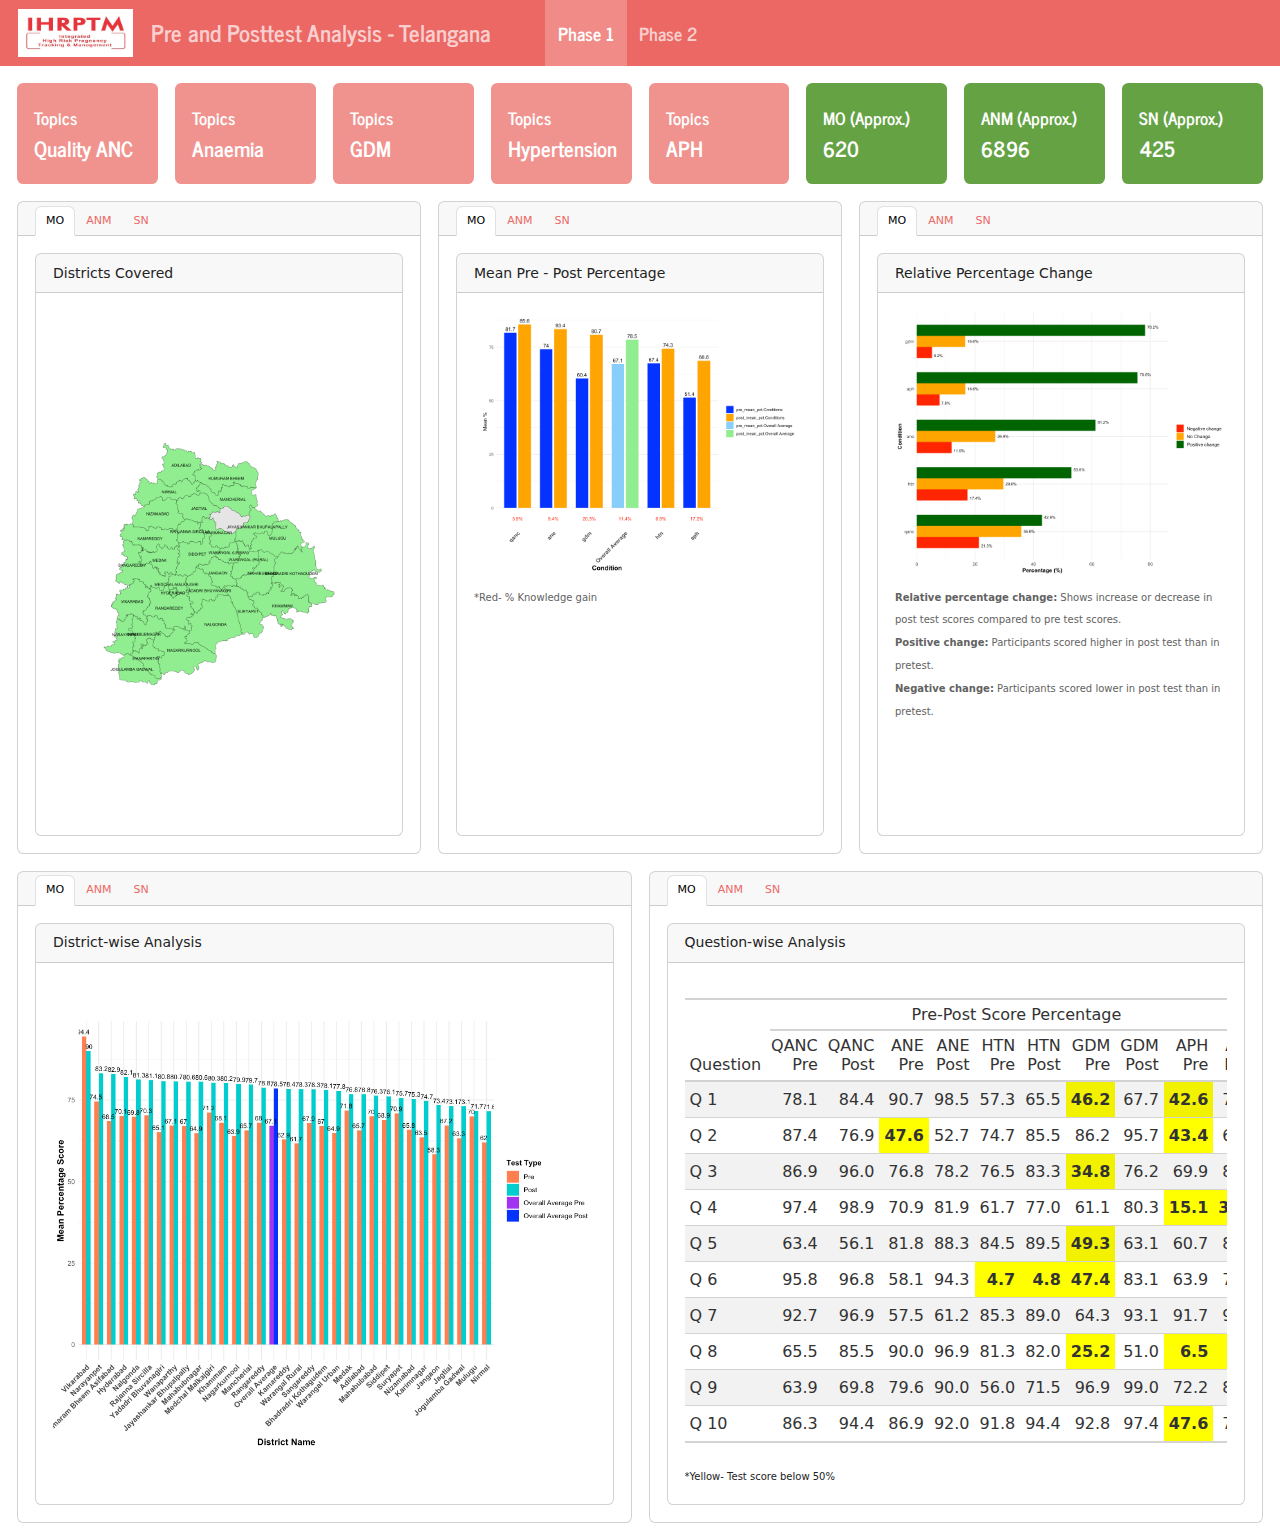
==== commit 293000f7: "Updates files" ====
--- a/index.html
+++ b/index.html
@@ -265,7 +265,7 @@
 <div class="cell-output-display html-fill-item html-fill-container">
 <div class="quarto-figure quarto-figure-center html-fill-item html-fill-container">
 <figure class="figure">
-<p><img src="index_files/figure-html/unnamed-chunk-17-1.png" class="img-fluid figure-img" width="864"></p>
+<p><img src="index_files/figure-html/unnamed-chunk-17-1.png" class="img-fluid figure-img" width="960"></p>
 <figcaption><span style="font-size:10px;">*Red- % Knowledge gain</span></figcaption>
 </figure>
 </div>
@@ -288,7 +288,7 @@
 <div class="cell-output-display html-fill-item html-fill-container">
 <div class="quarto-figure quarto-figure-center html-fill-item html-fill-container">
 <figure class="figure">
-<p><img src="index_files/figure-html/unnamed-chunk-18-1.png" class="img-fluid figure-img" width="864"></p>
+<p><img src="index_files/figure-html/unnamed-chunk-18-1.png" class="img-fluid figure-img" width="960"></p>
 <figcaption><span style="font-size:10px;">*Red- % Knowledge gain</span></figcaption>
 </figure>
 </div>
@@ -311,7 +311,7 @@
 <div class="cell-output-display html-fill-item html-fill-container">
 <div class="quarto-figure quarto-figure-center html-fill-item html-fill-container">
 <figure class="figure">
-<p><img src="index_files/figure-html/unnamed-chunk-19-1.png" class="img-fluid figure-img" width="864"></p>
+<p><img src="index_files/figure-html/unnamed-chunk-19-1.png" class="img-fluid figure-img" width="960"></p>
 <figcaption><span style="font-size:10px;">*Red- % Knowledge gain</span></figcaption>
 </figure>
 </div>
@@ -346,7 +346,7 @@
 <div class="cell-output-display html-fill-item html-fill-container">
 <div class="quarto-figure quarto-figure-center html-fill-item html-fill-container">
 <figure class="figure">
-<p><img src="index_files/figure-html/unnamed-chunk-20-1.png" class="img-fluid figure-img" width="864"></p>
+<p><img src="index_files/figure-html/unnamed-chunk-20-1.png" class="img-fluid figure-img" width="960"></p>
 <figcaption><span style="font-size:10px;"><span style="font-weight:bold;">Relative percentage change:</span> Shows increase or decrease in post test scores compared to pre test scores.<br><span style="font-weight:bold;">Positive change:</span> Participants scored higher in post test than in pretest.<br> <span style="font-weight:bold;">Negative change:</span> Participants scored lower in post test than in pretest.</span></figcaption>
 </figure>
 </div>
@@ -369,7 +369,7 @@
 <div class="cell-output-display html-fill-item html-fill-container">
 <div class="quarto-figure quarto-figure-center html-fill-item html-fill-container">
 <figure class="figure">
-<p><img src="index_files/figure-html/unnamed-chunk-21-1.png" class="img-fluid figure-img" width="864"></p>
+<p><img src="index_files/figure-html/unnamed-chunk-21-1.png" class="img-fluid figure-img" width="960"></p>
 <figcaption><span style="font-size:10px;"><span style="font-weight:bold;">Relative percentage change:</span> Shows increase or decrease in post test scores compared to pre test scores.<br><span style="font-weight:bold;">Positive change:</span> Participants scored higher in post test than in pretest.<br> <span style="font-weight:bold;">Negative change:</span> Participants scored lower in post test than in pretest.</span></figcaption>
 </figure>
 </div>
@@ -392,7 +392,7 @@
 <div class="cell-output-display html-fill-item html-fill-container">
 <div class="quarto-figure quarto-figure-center html-fill-item html-fill-container">
 <figure class="figure">
-<p><img src="index_files/figure-html/unnamed-chunk-22-1.png" class="img-fluid figure-img" width="864"></p>
+<p><img src="index_files/figure-html/unnamed-chunk-22-1.png" class="img-fluid figure-img" width="960"></p>
 <figcaption><span style="font-size:10px;"><span style="font-weight:bold;">Relative percentage change:</span> Shows increase or decrease in post test scores compared to pre test scores.<br><span style="font-weight:bold;">Positive change:</span> Participants scored higher in post test than in pretest.<br> <span style="font-weight:bold;">Negative change:</span> Participants scored lower in post test than in pretest.</span></figcaption>
 </figure>
 </div>
@@ -495,23 +495,23 @@
 </div>
 <div class="card-body html-fill-item html-fill-container">
 <div class="cell-output-display html-fill-item html-fill-container">
-<div id="pdpimslsqb" style="padding-left:0px;padding-right:0px;padding-top:10px;padding-bottom:10px;overflow-x:auto;overflow-y:auto;width:auto;height:auto;" class="html-fill-item html-fill-container">
-<style>#pdpimslsqb table {
+<div id="cuthxwitte" style="padding-left:0px;padding-right:0px;padding-top:10px;padding-bottom:10px;overflow-x:auto;overflow-y:auto;width:auto;height:auto;" class="html-fill-item html-fill-container">
+<style>#cuthxwitte table {
   font-family: system-ui, 'Segoe UI', Roboto, Helvetica, Arial, sans-serif, 'Apple Color Emoji', 'Segoe UI Emoji', 'Segoe UI Symbol', 'Noto Color Emoji';
   -webkit-font-smoothing: antialiased;
   -moz-osx-font-smoothing: grayscale;
 }
 
-#pdpimslsqb thead, #pdpimslsqb tbody, #pdpimslsqb tfoot, #pdpimslsqb tr, #pdpimslsqb td, #pdpimslsqb th {
+#cuthxwitte thead, #cuthxwitte tbody, #cuthxwitte tfoot, #cuthxwitte tr, #cuthxwitte td, #cuthxwitte th {
   border-style: none;
 }
 
-#pdpimslsqb p {
+#cuthxwitte p {
   margin: 0;
   padding: 0;
 }
 
-#pdpimslsqb .gt_table {
+#cuthxwitte .gt_table {
   display: table;
   border-collapse: collapse;
   line-height: normal;
@@ -537,12 +537,12 @@
   border-left-color: #D3D3D3;
 }
 
-#pdpimslsqb .gt_caption {
+#cuthxwitte .gt_caption {
   padding-top: 4px;
   padding-bottom: 4px;
 }
 
-#pdpimslsqb .gt_title {
+#cuthxwitte .gt_title {
   color: #333333;
   font-size: 125%;
   font-weight: initial;
@@ -554,7 +554,7 @@
   border-bottom-width: 0;
 }
 
-#pdpimslsqb .gt_subtitle {
+#cuthxwitte .gt_subtitle {
   color: #333333;
   font-size: 85%;
   font-weight: initial;
@@ -566,7 +566,7 @@
   border-top-width: 0;
 }
 
-#pdpimslsqb .gt_heading {
+#cuthxwitte .gt_heading {
   background-color: #FFFFFF;
   text-align: center;
   border-bottom-color: #FFFFFF;
@@ -578,13 +578,13 @@
   border-right-color: #D3D3D3;
 }
 
-#pdpimslsqb .gt_bottom_border {
+#cuthxwitte .gt_bottom_border {
   border-bottom-style: solid;
   border-bottom-width: 2px;
   border-bottom-color: #D3D3D3;
 }
 
-#pdpimslsqb .gt_col_headings {
+#cuthxwitte .gt_col_headings {
   border-top-style: solid;
   border-top-width: 2px;
   border-top-color: #D3D3D3;
@@ -599,7 +599,7 @@
   border-right-color: #D3D3D3;
 }
 
-#pdpimslsqb .gt_col_heading {
+#cuthxwitte .gt_col_heading {
   color: #333333;
   background-color: #FFFFFF;
   font-size: 100%;
@@ -619,7 +619,7 @@
   overflow-x: hidden;
 }
 
-#pdpimslsqb .gt_column_spanner_outer {
+#cuthxwitte .gt_column_spanner_outer {
   color: #333333;
   background-color: #FFFFFF;
   font-size: 100%;
@@ -631,15 +631,15 @@
   padding-right: 4px;
 }
 
-#pdpimslsqb .gt_column_spanner_outer:first-child {
+#cuthxwitte .gt_column_spanner_outer:first-child {
   padding-left: 0;
 }
 
-#pdpimslsqb .gt_column_spanner_outer:last-child {
+#cuthxwitte .gt_column_spanner_outer:last-child {
   padding-right: 0;
 }
 
-#pdpimslsqb .gt_column_spanner {
+#cuthxwitte .gt_column_spanner {
   border-bottom-style: solid;
   border-bottom-width: 2px;
   border-bottom-color: #D3D3D3;
@@ -651,11 +651,11 @@
   width: 100%;
 }
 
-#pdpimslsqb .gt_spanner_row {
+#cuthxwitte .gt_spanner_row {
   border-bottom-style: hidden;
 }
 
-#pdpimslsqb .gt_group_heading {
+#cuthxwitte .gt_group_heading {
   padding-top: 8px;
   padding-bottom: 8px;
   padding-left: 5px;
@@ -681,7 +681,7 @@
   text-align: left;
 }
 
-#pdpimslsqb .gt_empty_group_heading {
+#cuthxwitte .gt_empty_group_heading {
   padding: 0.5px;
   color: #333333;
   background-color: #FFFFFF;
@@ -696,15 +696,15 @@
   vertical-align: middle;
 }
 
-#pdpimslsqb .gt_from_md > :first-child {
+#cuthxwitte .gt_from_md > :first-child {
   margin-top: 0;
 }
 
-#pdpimslsqb .gt_from_md > :last-child {
+#cuthxwitte .gt_from_md > :last-child {
   margin-bottom: 0;
 }
 
-#pdpimslsqb .gt_row {
+#cuthxwitte .gt_row {
   padding-top: 8px;
   padding-bottom: 8px;
   padding-left: 5px;
@@ -723,7 +723,7 @@
   overflow-x: hidden;
 }
 
-#pdpimslsqb .gt_stub {
+#cuthxwitte .gt_stub {
   color: #333333;
   background-color: #FFFFFF;
   font-size: 100%;
@@ -736,7 +736,7 @@
   padding-right: 5px;
 }
 
-#pdpimslsqb .gt_stub_row_group {
+#cuthxwitte .gt_stub_row_group {
   color: #333333;
   background-color: #FFFFFF;
   font-size: 100%;
@@ -750,15 +750,15 @@
   vertical-align: top;
 }
 
-#pdpimslsqb .gt_row_group_first td {
+#cuthxwitte .gt_row_group_first td {
   border-top-width: 2px;
 }
 
-#pdpimslsqb .gt_row_group_first th {
+#cuthxwitte .gt_row_group_first th {
   border-top-width: 2px;
 }
 
-#pdpimslsqb .gt_summary_row {
+#cuthxwitte .gt_summary_row {
   color: #333333;
   background-color: #FFFFFF;
   text-transform: inherit;
@@ -768,16 +768,16 @@
   padding-right: 5px;
 }
 
-#pdpimslsqb .gt_first_summary_row {
+#cuthxwitte .gt_first_summary_row {
   border-top-style: solid;
   border-top-color: #D3D3D3;
 }
 
-#pdpimslsqb .gt_first_summary_row.thick {
+#cuthxwitte .gt_first_summary_row.thick {
   border-top-width: 2px;
 }
 
-#pdpimslsqb .gt_last_summary_row {
+#cuthxwitte .gt_last_summary_row {
   padding-top: 8px;
   padding-bottom: 8px;
   padding-left: 5px;
@@ -787,7 +787,7 @@
   border-bottom-color: #D3D3D3;
 }
 
-#pdpimslsqb .gt_grand_summary_row {
+#cuthxwitte .gt_grand_summary_row {
   color: #333333;
   background-color: #FFFFFF;
   text-transform: inherit;
@@ -797,7 +797,7 @@
   padding-right: 5px;
 }
 
-#pdpimslsqb .gt_first_grand_summary_row {
+#cuthxwitte .gt_first_grand_summary_row {
   padding-top: 8px;
   padding-bottom: 8px;
   padding-left: 5px;
@@ -807,7 +807,7 @@
   border-top-color: #D3D3D3;
 }
 
-#pdpimslsqb .gt_last_grand_summary_row_top {
+#cuthxwitte .gt_last_grand_summary_row_top {
   padding-top: 8px;
   padding-bottom: 8px;
   padding-left: 5px;
@@ -817,11 +817,11 @@
   border-bottom-color: #D3D3D3;
 }
 
-#pdpimslsqb .gt_striped {
+#cuthxwitte .gt_striped {
   background-color: rgba(128, 128, 128, 0.05);
 }
 
-#pdpimslsqb .gt_table_body {
+#cuthxwitte .gt_table_body {
   border-top-style: solid;
   border-top-width: 2px;
   border-top-color: #D3D3D3;
@@ -830,7 +830,7 @@
   border-bottom-color: #D3D3D3;
 }
 
-#pdpimslsqb .gt_footnotes {
+#cuthxwitte .gt_footnotes {
   color: #333333;
   background-color: #FFFFFF;
   border-bottom-style: none;
@@ -844,7 +844,7 @@
   border-right-color: #D3D3D3;
 }
 
-#pdpimslsqb .gt_footnote {
+#cuthxwitte .gt_footnote {
   margin: 0px;
   font-size: 90%;
   padding-top: 4px;
@@ -853,7 +853,7 @@
   padding-right: 5px;
 }
 
-#pdpimslsqb .gt_sourcenotes {
+#cuthxwitte .gt_sourcenotes {
   color: #333333;
   background-color: #FFFFFF;
   border-bottom-style: none;
@@ -867,7 +867,7 @@
   border-right-color: #D3D3D3;
 }
 
-#pdpimslsqb .gt_sourcenote {
+#cuthxwitte .gt_sourcenote {
   font-size: 90%;
   padding-top: 4px;
   padding-bottom: 4px;
@@ -875,72 +875,72 @@
   padding-right: 5px;
 }
 
-#pdpimslsqb .gt_left {
+#cuthxwitte .gt_left {
   text-align: left;
 }
 
-#pdpimslsqb .gt_center {
+#cuthxwitte .gt_center {
   text-align: center;
 }
 
-#pdpimslsqb .gt_right {
+#cuthxwitte .gt_right {
   text-align: right;
   font-variant-numeric: tabular-nums;
 }
 
-#pdpimslsqb .gt_font_normal {
+#cuthxwitte .gt_font_normal {
   font-weight: normal;
 }
 
-#pdpimslsqb .gt_font_bold {
+#cuthxwitte .gt_font_bold {
   font-weight: bold;
 }
 
-#pdpimslsqb .gt_font_italic {
+#cuthxwitte .gt_font_italic {
   font-style: italic;
 }
 
-#pdpimslsqb .gt_super {
+#cuthxwitte .gt_super {
   font-size: 65%;
 }
 
-#pdpimslsqb .gt_footnote_marks {
+#cuthxwitte .gt_footnote_marks {
   font-size: 75%;
   vertical-align: 0.4em;
   position: initial;
 }
 
-#pdpimslsqb .gt_asterisk {
+#cuthxwitte .gt_asterisk {
   font-size: 100%;
   vertical-align: 0;
 }
 
-#pdpimslsqb .gt_indent_1 {
+#cuthxwitte .gt_indent_1 {
   text-indent: 5px;
 }
 
-#pdpimslsqb .gt_indent_2 {
+#cuthxwitte .gt_indent_2 {
   text-indent: 10px;
 }
 
-#pdpimslsqb .gt_indent_3 {
+#cuthxwitte .gt_indent_3 {
   text-indent: 15px;
 }
 
-#pdpimslsqb .gt_indent_4 {
+#cuthxwitte .gt_indent_4 {
   text-indent: 20px;
 }
 
-#pdpimslsqb .gt_indent_5 {
+#cuthxwitte .gt_indent_5 {
   text-indent: 25px;
 }
 
-#pdpimslsqb .katex-display {
+#cuthxwitte .katex-display {
   display: inline-flex !important;
   margin-bottom: 0.75em !important;
 }
 
-#pdpimslsqb div.Reactable > div.rt-table > div.rt-thead > div.rt-tr.rt-tr-group-header > div.rt-th-group:after {
+#cuthxwitte div.Reactable > div.rt-table > div.rt-thead > div.rt-tr.rt-tr-group-header > div.rt-th-group:after {
   height: 0px !important;
 }
 </style>
@@ -1132,23 +1132,23 @@
 </div>
 <div class="card-body html-fill-item html-fill-container">
 <div class="cell-output-display html-fill-item html-fill-container">
-<div id="bnknuwokts" style="padding-left:0px;padding-right:0px;padding-top:10px;padding-bottom:10px;overflow-x:auto;overflow-y:auto;width:auto;height:auto;" class="html-fill-item html-fill-container">
-<style>#bnknuwokts table {
+<div id="wbljqnzewy" style="padding-left:0px;padding-right:0px;padding-top:10px;padding-bottom:10px;overflow-x:auto;overflow-y:auto;width:auto;height:auto;" class="html-fill-item html-fill-container">
+<style>#wbljqnzewy table {
   font-family: system-ui, 'Segoe UI', Roboto, Helvetica, Arial, sans-serif, 'Apple Color Emoji', 'Segoe UI Emoji', 'Segoe UI Symbol', 'Noto Color Emoji';
   -webkit-font-smoothing: antialiased;
   -moz-osx-font-smoothing: grayscale;
 }
 
-#bnknuwokts thead, #bnknuwokts tbody, #bnknuwokts tfoot, #bnknuwokts tr, #bnknuwokts td, #bnknuwokts th {
+#wbljqnzewy thead, #wbljqnzewy tbody, #wbljqnzewy tfoot, #wbljqnzewy tr, #wbljqnzewy td, #wbljqnzewy th {
   border-style: none;
 }
 
-#bnknuwokts p {
+#wbljqnzewy p {
   margin: 0;
   padding: 0;
 }
 
-#bnknuwokts .gt_table {
+#wbljqnzewy .gt_table {
   display: table;
   border-collapse: collapse;
   line-height: normal;
@@ -1174,12 +1174,12 @@
   border-left-color: #D3D3D3;
 }
 
-#bnknuwokts .gt_caption {
+#wbljqnzewy .gt_caption {
   padding-top: 4px;
   padding-bottom: 4px;
 }
 
-#bnknuwokts .gt_title {
+#wbljqnzewy .gt_title {
   color: #333333;
   font-size: 125%;
   font-weight: initial;
@@ -1191,7 +1191,7 @@
   border-bottom-width: 0;
 }
 
-#bnknuwokts .gt_subtitle {
+#wbljqnzewy .gt_subtitle {
   color: #333333;
   font-size: 85%;
   font-weight: initial;
@@ -1203,7 +1203,7 @@
   border-top-width: 0;
 }
 
-#bnknuwokts .gt_heading {
+#wbljqnzewy .gt_heading {
   background-color: #FFFFFF;
   text-align: center;
   border-bottom-color: #FFFFFF;
@@ -1215,13 +1215,13 @@
   border-right-color: #D3D3D3;
 }
 
-#bnknuwokts .gt_bottom_border {
+#wbljqnzewy .gt_bottom_border {
   border-bottom-style: solid;
   border-bottom-width: 2px;
   border-bottom-color: #D3D3D3;
 }
 
-#bnknuwokts .gt_col_headings {
+#wbljqnzewy .gt_col_headings {
   border-top-style: solid;
   border-top-width: 2px;
   border-top-color: #D3D3D3;
@@ -1236,7 +1236,7 @@
   border-right-color: #D3D3D3;
 }
 
-#bnknuwokts .gt_col_heading {
+#wbljqnzewy .gt_col_heading {
   color: #333333;
   background-color: #FFFFFF;
   font-size: 100%;
@@ -1256,7 +1256,7 @@
   overflow-x: hidden;
 }
 
-#bnknuwokts .gt_column_spanner_outer {
+#wbljqnzewy .gt_column_spanner_outer {
   color: #333333;
   background-color: #FFFFFF;
   font-size: 100%;
@@ -1268,15 +1268,15 @@
   padding-right: 4px;
 }
 
-#bnknuwokts .gt_column_spanner_outer:first-child {
+#wbljqnzewy .gt_column_spanner_outer:first-child {
   padding-left: 0;
 }
 
-#bnknuwokts .gt_column_spanner_outer:last-child {
+#wbljqnzewy .gt_column_spanner_outer:last-child {
   padding-right: 0;
 }
 
-#bnknuwokts .gt_column_spanner {
+#wbljqnzewy .gt_column_spanner {
   border-bottom-style: solid;
   border-bottom-width: 2px;
   border-bottom-color: #D3D3D3;
@@ -1288,11 +1288,11 @@
   width: 100%;
 }
 
-#bnknuwokts .gt_spanner_row {
+#wbljqnzewy .gt_spanner_row {
   border-bottom-style: hidden;
 }
 
-#bnknuwokts .gt_group_heading {
+#wbljqnzewy .gt_group_heading {
   padding-top: 8px;
   padding-bottom: 8px;
   padding-left: 5px;
@@ -1318,7 +1318,7 @@
   text-align: left;
 }
 
-#bnknuwokts .gt_empty_group_heading {
+#wbljqnzewy .gt_empty_group_heading {
   padding: 0.5px;
   color: #333333;
   background-color: #FFFFFF;
@@ -1333,15 +1333,15 @@
   vertical-align: middle;
 }
 
-#bnknuwokts .gt_from_md > :first-child {
+#wbljqnzewy .gt_from_md > :first-child {
   margin-top: 0;
 }
 
-#bnknuwokts .gt_from_md > :last-child {
+#wbljqnzewy .gt_from_md > :last-child {
   margin-bottom: 0;
 }
 
-#bnknuwokts .gt_row {
+#wbljqnzewy .gt_row {
   padding-top: 8px;
   padding-bottom: 8px;
   padding-left: 5px;
@@ -1360,7 +1360,7 @@
   overflow-x: hidden;
 }
 
-#bnknuwokts .gt_stub {
+#wbljqnzewy .gt_stub {
   color: #333333;
   background-color: #FFFFFF;
   font-size: 100%;
@@ -1373,7 +1373,7 @@
   padding-right: 5px;
 }
 
-#bnknuwokts .gt_stub_row_group {
+#wbljqnzewy .gt_stub_row_group {
   color: #333333;
   background-color: #FFFFFF;
   font-size: 100%;
@@ -1387,15 +1387,15 @@
   vertical-align: top;
 }
 
-#bnknuwokts .gt_row_group_first td {
+#wbljqnzewy .gt_row_group_first td {
   border-top-width: 2px;
 }
 
-#bnknuwokts .gt_row_group_first th {
+#wbljqnzewy .gt_row_group_first th {
   border-top-width: 2px;
 }
 
-#bnknuwokts .gt_summary_row {
+#wbljqnzewy .gt_summary_row {
   color: #333333;
   background-color: #FFFFFF;
   text-transform: inherit;
@@ -1405,16 +1405,16 @@
   padding-right: 5px;
 }
 
-#bnknuwokts .gt_first_summary_row {
+#wbljqnzewy .gt_first_summary_row {
   border-top-style: solid;
   border-top-color: #D3D3D3;
 }
 
-#bnknuwokts .gt_first_summary_row.thick {
+#wbljqnzewy .gt_first_summary_row.thick {
   border-top-width: 2px;
 }
 
-#bnknuwokts .gt_last_summary_row {
+#wbljqnzewy .gt_last_summary_row {
   padding-top: 8px;
   padding-bottom: 8px;
   padding-left: 5px;
@@ -1424,7 +1424,7 @@
   border-bottom-color: #D3D3D3;
 }
 
-#bnknuwokts .gt_grand_summary_row {
+#wbljqnzewy .gt_grand_summary_row {
   color: #333333;
   background-color: #FFFFFF;
   text-transform: inherit;
@@ -1434,7 +1434,7 @@
   padding-right: 5px;
 }
 
-#bnknuwokts .gt_first_grand_summary_row {
+#wbljqnzewy .gt_first_grand_summary_row {
   padding-top: 8px;
   padding-bottom: 8px;
   padding-left: 5px;
@@ -1444,7 +1444,7 @@
   border-top-color: #D3D3D3;
 }
 
-#bnknuwokts .gt_last_grand_summary_row_top {
+#wbljqnzewy .gt_last_grand_summary_row_top {
   padding-top: 8px;
   padding-bottom: 8px;
   padding-left: 5px;
@@ -1454,11 +1454,11 @@
   border-bottom-color: #D3D3D3;
 }
 
-#bnknuwokts .gt_striped {
+#wbljqnzewy .gt_striped {
   background-color: rgba(128, 128, 128, 0.05);
 }
 
-#bnknuwokts .gt_table_body {
+#wbljqnzewy .gt_table_body {
   border-top-style: solid;
   border-top-width: 2px;
   border-top-color: #D3D3D3;
@@ -1467,7 +1467,7 @@
   border-bottom-color: #D3D3D3;
 }
 
-#bnknuwokts .gt_footnotes {
+#wbljqnzewy .gt_footnotes {
   color: #333333;
   background-color: #FFFFFF;
   border-bottom-style: none;
@@ -1481,7 +1481,7 @@
   border-right-color: #D3D3D3;
 }
 
-#bnknuwokts .gt_footnote {
+#wbljqnzewy .gt_footnote {
   margin: 0px;
   font-size: 90%;
   padding-top: 4px;
@@ -1490,7 +1490,7 @@
   padding-right: 5px;
 }
 
-#bnknuwokts .gt_sourcenotes {
+#wbljqnzewy .gt_sourcenotes {
   color: #333333;
   background-color: #FFFFFF;
   border-bottom-style: none;
@@ -1504,7 +1504,7 @@
   border-right-color: #D3D3D3;
 }
 
-#bnknuwokts .gt_sourcenote {
+#wbljqnzewy .gt_sourcenote {
   font-size: 90%;
   padding-top: 4px;
   padding-bottom: 4px;
@@ -1512,72 +1512,72 @@
   padding-right: 5px;
 }
 
-#bnknuwokts .gt_left {
+#wbljqnzewy .gt_left {
   text-align: left;
 }
 
-#bnknuwokts .gt_center {
+#wbljqnzewy .gt_center {
   text-align: center;
 }
 
-#bnknuwokts .gt_right {
+#wbljqnzewy .gt_right {
   text-align: right;
   font-variant-numeric: tabular-nums;
 }
 
-#bnknuwokts .gt_font_normal {
+#wbljqnzewy .gt_font_normal {
   font-weight: normal;
 }
 
-#bnknuwokts .gt_font_bold {
+#wbljqnzewy .gt_font_bold {
   font-weight: bold;
 }
 
-#bnknuwokts .gt_font_italic {
+#wbljqnzewy .gt_font_italic {
   font-style: italic;
 }
 
-#bnknuwokts .gt_super {
+#wbljqnzewy .gt_super {
   font-size: 65%;
 }
 
-#bnknuwokts .gt_footnote_marks {
+#wbljqnzewy .gt_footnote_marks {
   font-size: 75%;
   vertical-align: 0.4em;
   position: initial;
 }
 
-#bnknuwokts .gt_asterisk {
+#wbljqnzewy .gt_asterisk {
   font-size: 100%;
   vertical-align: 0;
 }
 
-#bnknuwokts .gt_indent_1 {
+#wbljqnzewy .gt_indent_1 {
   text-indent: 5px;
 }
 
-#bnknuwokts .gt_indent_2 {
+#wbljqnzewy .gt_indent_2 {
   text-indent: 10px;
 }
 
-#bnknuwokts .gt_indent_3 {
+#wbljqnzewy .gt_indent_3 {
   text-indent: 15px;
 }
 
-#bnknuwokts .gt_indent_4 {
+#wbljqnzewy .gt_indent_4 {
   text-indent: 20px;
 }
 
-#bnknuwokts .gt_indent_5 {
+#wbljqnzewy .gt_indent_5 {
   text-indent: 25px;
 }
 
-#bnknuwokts .katex-display {
+#wbljqnzewy .katex-display {
   display: inline-flex !important;
   margin-bottom: 0.75em !important;
 }
 
-#bnknuwokts div.Reactable > div.rt-table > div.rt-thead > div.rt-tr.rt-tr-group-header > div.rt-th-group:after {
+#wbljqnzewy div.Reactable > div.rt-table > div.rt-thead > div.rt-tr.rt-tr-group-header > div.rt-th-group:after {
   height: 0px !important;
 }
 </style>
@@ -1769,23 +1769,23 @@
 </div>
 <div class="card-body html-fill-item html-fill-container">
 <div class="cell-output-display html-fill-item html-fill-container">
-<div id="lwpxemtxyh" style="padding-left:0px;padding-right:0px;padding-top:10px;padding-bottom:10px;overflow-x:auto;overflow-y:auto;width:auto;height:auto;" class="html-fill-item html-fill-container">
-<style>#lwpxemtxyh table {
+<div id="fokmfhkozm" style="padding-left:0px;padding-right:0px;padding-top:10px;padding-bottom:10px;overflow-x:auto;overflow-y:auto;width:auto;height:auto;" class="html-fill-item html-fill-container">
+<style>#fokmfhkozm table {
   font-family: system-ui, 'Segoe UI', Roboto, Helvetica, Arial, sans-serif, 'Apple Color Emoji', 'Segoe UI Emoji', 'Segoe UI Symbol', 'Noto Color Emoji';
   -webkit-font-smoothing: antialiased;
   -moz-osx-font-smoothing: grayscale;
 }
 
-#lwpxemtxyh thead, #lwpxemtxyh tbody, #lwpxemtxyh tfoot, #lwpxemtxyh tr, #lwpxemtxyh td, #lwpxemtxyh th {
+#fokmfhkozm thead, #fokmfhkozm tbody, #fokmfhkozm tfoot, #fokmfhkozm tr, #fokmfhkozm td, #fokmfhkozm th {
   border-style: none;
 }
 
-#lwpxemtxyh p {
+#fokmfhkozm p {
   margin: 0;
   padding: 0;
 }
 
-#lwpxemtxyh .gt_table {
+#fokmfhkozm .gt_table {
   display: table;
   border-collapse: collapse;
   line-height: normal;
@@ -1811,12 +1811,12 @@
   border-left-color: #D3D3D3;
 }
 
-#lwpxemtxyh .gt_caption {
+#fokmfhkozm .gt_caption {
   padding-top: 4px;
   padding-bottom: 4px;
 }
 
-#lwpxemtxyh .gt_title {
+#fokmfhkozm .gt_title {
   color: #333333;
   font-size: 125%;
   font-weight: initial;
@@ -1828,7 +1828,7 @@
   border-bottom-width: 0;
 }
 
-#lwpxemtxyh .gt_subtitle {
+#fokmfhkozm .gt_subtitle {
   color: #333333;
   font-size: 85%;
   font-weight: initial;
@@ -1840,7 +1840,7 @@
   border-top-width: 0;
 }
 
-#lwpxemtxyh .gt_heading {
+#fokmfhkozm .gt_heading {
   background-color: #FFFFFF;
   text-align: center;
   border-bottom-color: #FFFFFF;
@@ -1852,13 +1852,13 @@
   border-right-color: #D3D3D3;
 }
 
-#lwpxemtxyh .gt_bottom_border {
+#fokmfhkozm .gt_bottom_border {
   border-bottom-style: solid;
   border-bottom-width: 2px;
   border-bottom-color: #D3D3D3;
 }
 
-#lwpxemtxyh .gt_col_headings {
+#fokmfhkozm .gt_col_headings {
   border-top-style: solid;
   border-top-width: 2px;
   border-top-color: #D3D3D3;
@@ -1873,7 +1873,7 @@
   border-right-color: #D3D3D3;
 }
 
-#lwpxemtxyh .gt_col_heading {
+#fokmfhkozm .gt_col_heading {
   color: #333333;
   background-color: #FFFFFF;
   font-size: 100%;
@@ -1893,7 +1893,7 @@
   overflow-x: hidden;
 }
 
-#lwpxemtxyh .gt_column_spanner_outer {
+#fokmfhkozm .gt_column_spanner_outer {
   color: #333333;
   background-color: #FFFFFF;
   font-size: 100%;
@@ -1905,15 +1905,15 @@
   padding-right: 4px;
 }
 
-#lwpxemtxyh .gt_column_spanner_outer:first-child {
+#fokmfhkozm .gt_column_spanner_outer:first-child {
   padding-left: 0;
 }
 
-#lwpxemtxyh .gt_column_spanner_outer:last-child {
+#fokmfhkozm .gt_column_spanner_outer:last-child {
   padding-right: 0;
 }
 
-#lwpxemtxyh .gt_column_spanner {
+#fokmfhkozm .gt_column_spanner {
   border-bottom-style: solid;
   border-bottom-width: 2px;
   border-bottom-color: #D3D3D3;
@@ -1925,11 +1925,11 @@
   width: 100%;
 }
 
-#lwpxemtxyh .gt_spanner_row {
+#fokmfhkozm .gt_spanner_row {
   border-bottom-style: hidden;
 }
 
-#lwpxemtxyh .gt_group_heading {
+#fokmfhkozm .gt_group_heading {
   padding-top: 8px;
   padding-bottom: 8px;
   padding-left: 5px;
@@ -1955,7 +1955,7 @@
   text-align: left;
 }
 
-#lwpxemtxyh .gt_empty_group_heading {
+#fokmfhkozm .gt_empty_group_heading {
   padding: 0.5px;
   color: #333333;
   background-color: #FFFFFF;
@@ -1970,15 +1970,15 @@
   vertical-align: middle;
 }
 
-#lwpxemtxyh .gt_from_md > :first-child {
+#fokmfhkozm .gt_from_md > :first-child {
   margin-top: 0;
 }
 
-#lwpxemtxyh .gt_from_md > :last-child {
+#fokmfhkozm .gt_from_md > :last-child {
   margin-bottom: 0;
 }
 
-#lwpxemtxyh .gt_row {
+#fokmfhkozm .gt_row {
   padding-top: 8px;
   padding-bottom: 8px;
   padding-left: 5px;
@@ -1997,7 +1997,7 @@
   overflow-x: hidden;
 }
 
-#lwpxemtxyh .gt_stub {
+#fokmfhkozm .gt_stub {
   color: #333333;
   background-color: #FFFFFF;
   font-size: 100%;
@@ -2010,7 +2010,7 @@
   padding-right: 5px;
 }
 
-#lwpxemtxyh .gt_stub_row_group {
+#fokmfhkozm .gt_stub_row_group {
   color: #333333;
   background-color: #FFFFFF;
   font-size: 100%;
@@ -2024,15 +2024,15 @@
   vertical-align: top;
 }
 
-#lwpxemtxyh .gt_row_group_first td {
+#fokmfhkozm .gt_row_group_first td {
   border-top-width: 2px;
 }
 
-#lwpxemtxyh .gt_row_group_first th {
+#fokmfhkozm .gt_row_group_first th {
   border-top-width: 2px;
 }
 
-#lwpxemtxyh .gt_summary_row {
+#fokmfhkozm .gt_summary_row {
   color: #333333;
   background-color: #FFFFFF;
   text-transform: inherit;
@@ -2042,16 +2042,16 @@
   padding-right: 5px;
 }
 
-#lwpxemtxyh .gt_first_summary_row {
+#fokmfhkozm .gt_first_summary_row {
   border-top-style: solid;
   border-top-color: #D3D3D3;
 }
 
-#lwpxemtxyh .gt_first_summary_row.thick {
+#fokmfhkozm .gt_first_summary_row.thick {
   border-top-width: 2px;
 }
 
-#lwpxemtxyh .gt_last_summary_row {
+#fokmfhkozm .gt_last_summary_row {
   padding-top: 8px;
   padding-bottom: 8px;
   padding-left: 5px;
@@ -2061,7 +2061,7 @@
   border-bottom-color: #D3D3D3;
 }
 
-#lwpxemtxyh .gt_grand_summary_row {
+#fokmfhkozm .gt_grand_summary_row {
   color: #333333;
   background-color: #FFFFFF;
   text-transform: inherit;
@@ -2071,7 +2071,7 @@
   padding-right: 5px;
 }
 
-#lwpxemtxyh .gt_first_grand_summary_row {
+#fokmfhkozm .gt_first_grand_summary_row {
   padding-top: 8px;
   padding-bottom: 8px;
   padding-left: 5px;
@@ -2081,7 +2081,7 @@
   border-top-color: #D3D3D3;
 }
 
-#lwpxemtxyh .gt_last_grand_summary_row_top {
+#fokmfhkozm .gt_last_grand_summary_row_top {
   padding-top: 8px;
   padding-bottom: 8px;
   padding-left: 5px;
@@ -2091,11 +2091,11 @@
   border-bottom-color: #D3D3D3;
 }
 
-#lwpxemtxyh .gt_striped {
+#fokmfhkozm .gt_striped {
   background-color: rgba(128, 128, 128, 0.05);
 }
 
-#lwpxemtxyh .gt_table_body {
+#fokmfhkozm .gt_table_body {
   border-top-style: solid;
   border-top-width: 2px;
   border-top-color: #D3D3D3;
@@ -2104,7 +2104,7 @@
   border-bottom-color: #D3D3D3;
 }
 
-#lwpxemtxyh .gt_footnotes {
+#fokmfhkozm .gt_footnotes {
   color: #333333;
   background-color: #FFFFFF;
   border-bottom-style: none;
@@ -2118,7 +2118,7 @@
   border-right-color: #D3D3D3;
 }
 
-#lwpxemtxyh .gt_footnote {
+#fokmfhkozm .gt_footnote {
   margin: 0px;
   font-size: 90%;
   padding-top: 4px;
@@ -2127,7 +2127,7 @@
   padding-right: 5px;
 }
 
-#lwpxemtxyh .gt_sourcenotes {
+#fokmfhkozm .gt_sourcenotes {
   color: #333333;
   background-color: #FFFFFF;
   border-bottom-style: none;
@@ -2141,7 +2141,7 @@
   border-right-color: #D3D3D3;
 }
 
-#lwpxemtxyh .gt_sourcenote {
+#fokmfhkozm .gt_sourcenote {
   font-size: 90%;
   padding-top: 4px;
   padding-bottom: 4px;
@@ -2149,72 +2149,72 @@
   padding-right: 5px;
 }
 
-#lwpxemtxyh .gt_left {
+#fokmfhkozm .gt_left {
   text-align: left;
 }
 
-#lwpxemtxyh .gt_center {
+#fokmfhkozm .gt_center {
   text-align: center;
 }
 
-#lwpxemtxyh .gt_right {
+#fokmfhkozm .gt_right {
   text-align: right;
   font-variant-numeric: tabular-nums;
 }
 
-#lwpxemtxyh .gt_font_normal {
+#fokmfhkozm .gt_font_normal {
   font-weight: normal;
 }
 
-#lwpxemtxyh .gt_font_bold {
+#fokmfhkozm .gt_font_bold {
   font-weight: bold;
 }
 
-#lwpxemtxyh .gt_font_italic {
+#fokmfhkozm .gt_font_italic {
   font-style: italic;
 }
 
-#lwpxemtxyh .gt_super {
+#fokmfhkozm .gt_super {
   font-size: 65%;
 }
 
-#lwpxemtxyh .gt_footnote_marks {
+#fokmfhkozm .gt_footnote_marks {
   font-size: 75%;
   vertical-align: 0.4em;
   position: initial;
 }
 
-#lwpxemtxyh .gt_asterisk {
+#fokmfhkozm .gt_asterisk {
   font-size: 100%;
   vertical-align: 0;
 }
 
-#lwpxemtxyh .gt_indent_1 {
+#fokmfhkozm .gt_indent_1 {
   text-indent: 5px;
 }
 
-#lwpxemtxyh .gt_indent_2 {
+#fokmfhkozm .gt_indent_2 {
   text-indent: 10px;
 }
 
-#lwpxemtxyh .gt_indent_3 {
+#fokmfhkozm .gt_indent_3 {
   text-indent: 15px;
 }
 
-#lwpxemtxyh .gt_indent_4 {
+#fokmfhkozm .gt_indent_4 {
   text-indent: 20px;
 }
 
-#lwpxemtxyh .gt_indent_5 {
+#fokmfhkozm .gt_indent_5 {
   text-indent: 25px;
 }
 
-#lwpxemtxyh .katex-display {
+#fokmfhkozm .katex-display {
   display: inline-flex !important;
   margin-bottom: 0.75em !important;
 }
 
-#lwpxemtxyh div.Reactable > div.rt-table > div.rt-thead > div.rt-tr.rt-tr-group-header > div.rt-th-group:after {
+#fokmfhkozm div.Reactable > div.rt-table > div.rt-thead > div.rt-tr.rt-tr-group-header > div.rt-th-group:after {
   height: 0px !important;
 }
 </style>
@@ -2582,7 +2582,7 @@
 <div class="cell-output-display html-fill-item html-fill-container">
 <div class="quarto-figure quarto-figure-center html-fill-item html-fill-container">
 <figure class="figure">
-<p><img src="index_files/figure-html/unnamed-chunk-39-1.png" class="img-fluid figure-img" width="864"></p>
+<p><img src="index_files/figure-html/unnamed-chunk-39-1.png" class="img-fluid figure-img" width="960"></p>
 <figcaption><span style="font-size:10px;">*Red- % Knowledge gain</span></figcaption>
 </figure>
 </div>
@@ -2605,7 +2605,7 @@
 <div class="cell-output-display html-fill-item html-fill-container">
 <div class="quarto-figure quarto-figure-center html-fill-item html-fill-container">
 <figure class="figure">
-<p><img src="index_files/figure-html/unnamed-chunk-40-1.png" class="img-fluid figure-img" width="864"></p>
+<p><img src="index_files/figure-html/unnamed-chunk-40-1.png" class="img-fluid figure-img" width="960"></p>
 <figcaption><span style="font-size:10px;">*Red- % Knowledge gain</span></figcaption>
 </figure>
 </div>
@@ -2639,7 +2639,7 @@
 <div class="cell-output-display html-fill-item html-fill-container">
 <div class="quarto-figure quarto-figure-center html-fill-item html-fill-container">
 <figure class="figure">
-<p><img src="index_files/figure-html/unnamed-chunk-41-1.png" class="img-fluid figure-img" width="864"></p>
+<p><img src="index_files/figure-html/unnamed-chunk-41-1.png" class="img-fluid figure-img" width="960"></p>
 <figcaption><span style="font-size:10px;"><span style="font-weight:bold;">Relative percentage change:</span> Shows increase or decrease in post test scores compared to pre test scores.<br><span style="font-weight:bold;">Positive change:</span> Participants scored higher in post test than in pretest.<br> <span style="font-weight:bold;">Negative change:</span> Participants scored lower in post test than in pretest.</span></figcaption>
 </figure>
 </div>
@@ -2662,7 +2662,7 @@
 <div class="cell-output-display html-fill-item html-fill-container">
 <div class="quarto-figure quarto-figure-center html-fill-item html-fill-container">
 <figure class="figure">
-<p><img src="index_files/figure-html/unnamed-chunk-42-1.png" class="img-fluid figure-img" width="864"></p>
+<p><img src="index_files/figure-html/unnamed-chunk-42-1.png" class="img-fluid figure-img" width="960"></p>
 <figcaption><span style="font-size:10px;"><span style="font-weight:bold;">Relative percentage change:</span> Shows increase or decrease in post test scores compared to pre test scores.<br><span style="font-weight:bold;">Positive change:</span> Participants scored higher in post test than in pretest.<br> <span style="font-weight:bold;">Negative change:</span> Participants scored lower in post test than in pretest.</span></figcaption>
 </figure>
 </div>
@@ -2745,23 +2745,23 @@
 </div>
 <div class="card-body html-fill-item html-fill-container">
 <div class="cell-output-display html-fill-item html-fill-container">
-<div id="rhkswxpqex" style="padding-left:0px;padding-right:0px;padding-top:10px;padding-bottom:10px;overflow-x:auto;overflow-y:auto;width:auto;height:auto;" class="html-fill-item html-fill-container">
-<style>#rhkswxpqex table {
+<div id="qapzyvrrub" style="padding-left:0px;padding-right:0px;padding-top:10px;padding-bottom:10px;overflow-x:auto;overflow-y:auto;width:auto;height:auto;" class="html-fill-item html-fill-container">
+<style>#qapzyvrrub table {
   font-family: system-ui, 'Segoe UI', Roboto, Helvetica, Arial, sans-serif, 'Apple Color Emoji', 'Segoe UI Emoji', 'Segoe UI Symbol', 'Noto Color Emoji';
   -webkit-font-smoothing: antialiased;
   -moz-osx-font-smoothing: grayscale;
 }
 
-#rhkswxpqex thead, #rhkswxpqex tbody, #rhkswxpqex tfoot, #rhkswxpqex tr, #rhkswxpqex td, #rhkswxpqex th {
+#qapzyvrrub thead, #qapzyvrrub tbody, #qapzyvrrub tfoot, #qapzyvrrub tr, #qapzyvrrub td, #qapzyvrrub th {
   border-style: none;
 }
 
-#rhkswxpqex p {
+#qapzyvrrub p {
   margin: 0;
   padding: 0;
 }
 
-#rhkswxpqex .gt_table {
+#qapzyvrrub .gt_table {
   display: table;
   border-collapse: collapse;
   line-height: normal;
@@ -2787,12 +2787,12 @@
   border-left-color: #D3D3D3;
 }
 
-#rhkswxpqex .gt_caption {
+#qapzyvrrub .gt_caption {
   padding-top: 4px;
   padding-bottom: 4px;
 }
 
-#rhkswxpqex .gt_title {
+#qapzyvrrub .gt_title {
   color: #333333;
   font-size: 125%;
   font-weight: initial;
@@ -2804,7 +2804,7 @@
   border-bottom-width: 0;
 }
 
-#rhkswxpqex .gt_subtitle {
+#qapzyvrrub .gt_subtitle {
   color: #333333;
   font-size: 85%;
   font-weight: initial;
@@ -2816,7 +2816,7 @@
   border-top-width: 0;
 }
 
-#rhkswxpqex .gt_heading {
+#qapzyvrrub .gt_heading {
   background-color: #FFFFFF;
   text-align: center;
   border-bottom-color: #FFFFFF;
@@ -2828,13 +2828,13 @@
   border-right-color: #D3D3D3;
 }
 
-#rhkswxpqex .gt_bottom_border {
+#qapzyvrrub .gt_bottom_border {
   border-bottom-style: solid;
   border-bottom-width: 2px;
   border-bottom-color: #D3D3D3;
 }
 
-#rhkswxpqex .gt_col_headings {
+#qapzyvrrub .gt_col_headings {
   border-top-style: solid;
   border-top-width: 2px;
   border-top-color: #D3D3D3;
@@ -2849,7 +2849,7 @@
   border-right-color: #D3D3D3;
 }
 
-#rhkswxpqex .gt_col_heading {
+#qapzyvrrub .gt_col_heading {
   color: #333333;
   background-color: #FFFFFF;
   font-size: 100%;
@@ -2869,7 +2869,7 @@
   overflow-x: hidden;
 }
 
-#rhkswxpqex .gt_column_spanner_outer {
+#qapzyvrrub .gt_column_spanner_outer {
   color: #333333;
   background-color: #FFFFFF;
   font-size: 100%;
@@ -2881,15 +2881,15 @@
   padding-right: 4px;
 }
 
-#rhkswxpqex .gt_column_spanner_outer:first-child {
+#qapzyvrrub .gt_column_spanner_outer:first-child {
   padding-left: 0;
 }
 
-#rhkswxpqex .gt_column_spanner_outer:last-child {
+#qapzyvrrub .gt_column_spanner_outer:last-child {
   padding-right: 0;
 }
 
-#rhkswxpqex .gt_column_spanner {
+#qapzyvrrub .gt_column_spanner {
   border-bottom-style: solid;
   border-bottom-width: 2px;
   border-bottom-color: #D3D3D3;
@@ -2901,11 +2901,11 @@
   width: 100%;
 }
 
-#rhkswxpqex .gt_spanner_row {
+#qapzyvrrub .gt_spanner_row {
   border-bottom-style: hidden;
 }
 
-#rhkswxpqex .gt_group_heading {
+#qapzyvrrub .gt_group_heading {
   padding-top: 8px;
   padding-bottom: 8px;
   padding-left: 5px;
@@ -2931,7 +2931,7 @@
   text-align: left;
 }
 
-#rhkswxpqex .gt_empty_group_heading {
+#qapzyvrrub .gt_empty_group_heading {
   padding: 0.5px;
   color: #333333;
   background-color: #FFFFFF;
@@ -2946,15 +2946,15 @@
   vertical-align: middle;
 }
 
-#rhkswxpqex .gt_from_md > :first-child {
+#qapzyvrrub .gt_from_md > :first-child {
   margin-top: 0;
 }
 
-#rhkswxpqex .gt_from_md > :last-child {
+#qapzyvrrub .gt_from_md > :last-child {
   margin-bottom: 0;
 }
 
-#rhkswxpqex .gt_row {
+#qapzyvrrub .gt_row {
   padding-top: 8px;
   padding-bottom: 8px;
   padding-left: 5px;
@@ -2973,7 +2973,7 @@
   overflow-x: hidden;
 }
 
-#rhkswxpqex .gt_stub {
+#qapzyvrrub .gt_stub {
   color: #333333;
   background-color: #FFFFFF;
   font-size: 100%;
@@ -2986,7 +2986,7 @@
   padding-right: 5px;
 }
 
-#rhkswxpqex .gt_stub_row_group {
+#qapzyvrrub .gt_stub_row_group {
   color: #333333;
   background-color: #FFFFFF;
   font-size: 100%;
@@ -3000,15 +3000,15 @@
   vertical-align: top;
 }
 
-#rhkswxpqex .gt_row_group_first td {
+#qapzyvrrub .gt_row_group_first td {
   border-top-width: 2px;
 }
 
-#rhkswxpqex .gt_row_group_first th {
+#qapzyvrrub .gt_row_group_first th {
   border-top-width: 2px;
 }
 
-#rhkswxpqex .gt_summary_row {
+#qapzyvrrub .gt_summary_row {
   color: #333333;
   background-color: #FFFFFF;
   text-transform: inherit;
@@ -3018,16 +3018,16 @@
   padding-right: 5px;
 }
 
-#rhkswxpqex .gt_first_summary_row {
+#qapzyvrrub .gt_first_summary_row {
   border-top-style: solid;
   border-top-color: #D3D3D3;
 }
 
-#rhkswxpqex .gt_first_summary_row.thick {
+#qapzyvrrub .gt_first_summary_row.thick {
   border-top-width: 2px;
 }
 
-#rhkswxpqex .gt_last_summary_row {
+#qapzyvrrub .gt_last_summary_row {
   padding-top: 8px;
   padding-bottom: 8px;
   padding-left: 5px;
@@ -3037,7 +3037,7 @@
   border-bottom-color: #D3D3D3;
 }
 
-#rhkswxpqex .gt_grand_summary_row {
+#qapzyvrrub .gt_grand_summary_row {
   color: #333333;
   background-color: #FFFFFF;
   text-transform: inherit;
@@ -3047,7 +3047,7 @@
   padding-right: 5px;
 }
 
-#rhkswxpqex .gt_first_grand_summary_row {
+#qapzyvrrub .gt_first_grand_summary_row {
   padding-top: 8px;
   padding-bottom: 8px;
   padding-left: 5px;
@@ -3057,7 +3057,7 @@
   border-top-color: #D3D3D3;
 }
 
-#rhkswxpqex .gt_last_grand_summary_row_top {
+#qapzyvrrub .gt_last_grand_summary_row_top {
   padding-top: 8px;
   padding-bottom: 8px;
   padding-left: 5px;
@@ -3067,11 +3067,11 @@
   border-bottom-color: #D3D3D3;
 }
 
-#rhkswxpqex .gt_striped {
+#qapzyvrrub .gt_striped {
   background-color: rgba(128, 128, 128, 0.05);
 }
 
-#rhkswxpqex .gt_table_body {
+#qapzyvrrub .gt_table_body {
   border-top-style: solid;
   border-top-width: 2px;
   border-top-color: #D3D3D3;
@@ -3080,7 +3080,7 @@
   border-bottom-color: #D3D3D3;
 }
 
-#rhkswxpqex .gt_footnotes {
+#qapzyvrrub .gt_footnotes {
   color: #333333;
   background-color: #FFFFFF;
   border-bottom-style: none;
@@ -3094,7 +3094,7 @@
   border-right-color: #D3D3D3;
 }
 
-#rhkswxpqex .gt_footnote {
+#qapzyvrrub .gt_footnote {
   margin: 0px;
   font-size: 90%;
   padding-top: 4px;
@@ -3103,7 +3103,7 @@
   padding-right: 5px;
 }
 
-#rhkswxpqex .gt_sourcenotes {
+#qapzyvrrub .gt_sourcenotes {
   color: #333333;
   background-color: #FFFFFF;
   border-bottom-style: none;
@@ -3117,7 +3117,7 @@
   border-right-color: #D3D3D3;
 }
 
-#rhkswxpqex .gt_sourcenote {
+#qapzyvrrub .gt_sourcenote {
   font-size: 90%;
   padding-top: 4px;
   padding-bottom: 4px;
@@ -3125,72 +3125,72 @@
   padding-right: 5px;
 }
 
-#rhkswxpqex .gt_left {
+#qapzyvrrub .gt_left {
   text-align: left;
 }
 
-#rhkswxpqex .gt_center {
+#qapzyvrrub .gt_center {
   text-align: center;
 }
 
-#rhkswxpqex .gt_right {
+#qapzyvrrub .gt_right {
   text-align: right;
   font-variant-numeric: tabular-nums;
 }
 
-#rhkswxpqex .gt_font_normal {
+#qapzyvrrub .gt_font_normal {
   font-weight: normal;
 }
 
-#rhkswxpqex .gt_font_bold {
+#qapzyvrrub .gt_font_bold {
   font-weight: bold;
 }
 
-#rhkswxpqex .gt_font_italic {
+#qapzyvrrub .gt_font_italic {
   font-style: italic;
 }
 
-#rhkswxpqex .gt_super {
+#qapzyvrrub .gt_super {
   font-size: 65%;
 }
 
-#rhkswxpqex .gt_footnote_marks {
+#qapzyvrrub .gt_footnote_marks {
   font-size: 75%;
   vertical-align: 0.4em;
   position: initial;
 }
 
-#rhkswxpqex .gt_asterisk {
+#qapzyvrrub .gt_asterisk {
   font-size: 100%;
   vertical-align: 0;
 }
 
-#rhkswxpqex .gt_indent_1 {
+#qapzyvrrub .gt_indent_1 {
   text-indent: 5px;
 }
 
-#rhkswxpqex .gt_indent_2 {
+#qapzyvrrub .gt_indent_2 {
   text-indent: 10px;
 }
 
-#rhkswxpqex .gt_indent_3 {
+#qapzyvrrub .gt_indent_3 {
   text-indent: 15px;
 }
 
-#rhkswxpqex .gt_indent_4 {
+#qapzyvrrub .gt_indent_4 {
   text-indent: 20px;
 }
 
-#rhkswxpqex .gt_indent_5 {
+#qapzyvrrub .gt_indent_5 {
   text-indent: 25px;
 }
 
-#rhkswxpqex .katex-display {
+#qapzyvrrub .katex-display {
   display: inline-flex !important;
   margin-bottom: 0.75em !important;
 }
 
-#rhkswxpqex div.Reactable > div.rt-table > div.rt-thead > div.rt-tr.rt-tr-group-header > div.rt-th-group:after {
+#qapzyvrrub div.Reactable > div.rt-table > div.rt-thead > div.rt-tr.rt-tr-group-header > div.rt-th-group:after {
   height: 0px !important;
 }
 </style>
@@ -3406,23 +3406,23 @@
 </div>
 <div class="card-body html-fill-item html-fill-container">
 <div class="cell-output-display html-fill-item html-fill-container">
-<div id="unavhucqqo" style="padding-left:0px;padding-right:0px;padding-top:10px;padding-bottom:10px;overflow-x:auto;overflow-y:auto;width:auto;height:auto;" class="html-fill-item html-fill-container">
-<style>#unavhucqqo table {
+<div id="gjxexnfawy" style="padding-left:0px;padding-right:0px;padding-top:10px;padding-bottom:10px;overflow-x:auto;overflow-y:auto;width:auto;height:auto;" class="html-fill-item html-fill-container">
+<style>#gjxexnfawy table {
   font-family: system-ui, 'Segoe UI', Roboto, Helvetica, Arial, sans-serif, 'Apple Color Emoji', 'Segoe UI Emoji', 'Segoe UI Symbol', 'Noto Color Emoji';
   -webkit-font-smoothing: antialiased;
   -moz-osx-font-smoothing: grayscale;
 }
 
-#unavhucqqo thead, #unavhucqqo tbody, #unavhucqqo tfoot, #unavhucqqo tr, #unavhucqqo td, #unavhucqqo th {
+#gjxexnfawy thead, #gjxexnfawy tbody, #gjxexnfawy tfoot, #gjxexnfawy tr, #gjxexnfawy td, #gjxexnfawy th {
   border-style: none;
 }
 
-#unavhucqqo p {
+#gjxexnfawy p {
   margin: 0;
   padding: 0;
 }
 
-#unavhucqqo .gt_table {
+#gjxexnfawy .gt_table {
   display: table;
   border-collapse: collapse;
   line-height: normal;
@@ -3448,12 +3448,12 @@
   border-left-color: #D3D3D3;
 }
 
-#unavhucqqo .gt_caption {
+#gjxexnfawy .gt_caption {
   padding-top: 4px;
   padding-bottom: 4px;
 }
 
-#unavhucqqo .gt_title {
+#gjxexnfawy .gt_title {
   color: #333333;
   font-size: 125%;
   font-weight: initial;
@@ -3465,7 +3465,7 @@
   border-bottom-width: 0;
 }
 
-#unavhucqqo .gt_subtitle {
+#gjxexnfawy .gt_subtitle {
   color: #333333;
   font-size: 85%;
   font-weight: initial;
@@ -3477,7 +3477,7 @@
   border-top-width: 0;
 }
 
-#unavhucqqo .gt_heading {
+#gjxexnfawy .gt_heading {
   background-color: #FFFFFF;
   text-align: center;
   border-bottom-color: #FFFFFF;
@@ -3489,13 +3489,13 @@
   border-right-color: #D3D3D3;
 }
 
-#unavhucqqo .gt_bottom_border {
+#gjxexnfawy .gt_bottom_border {
   border-bottom-style: solid;
   border-bottom-width: 2px;
   border-bottom-color: #D3D3D3;
 }
 
-#unavhucqqo .gt_col_headings {
+#gjxexnfawy .gt_col_headings {
   border-top-style: solid;
   border-top-width: 2px;
   border-top-color: #D3D3D3;
@@ -3510,7 +3510,7 @@
   border-right-color: #D3D3D3;
 }
 
-#unavhucqqo .gt_col_heading {
+#gjxexnfawy .gt_col_heading {
   color: #333333;
   background-color: #FFFFFF;
   font-size: 100%;
@@ -3530,7 +3530,7 @@
   overflow-x: hidden;
 }
 
-#unavhucqqo .gt_column_spanner_outer {
+#gjxexnfawy .gt_column_spanner_outer {
   color: #333333;
   background-color: #FFFFFF;
   font-size: 100%;
@@ -3542,15 +3542,15 @@
   padding-right: 4px;
 }
 
-#unavhucqqo .gt_column_spanner_outer:first-child {
+#gjxexnfawy .gt_column_spanner_outer:first-child {
   padding-left: 0;
 }
 
-#unavhucqqo .gt_column_spanner_outer:last-child {
+#gjxexnfawy .gt_column_spanner_outer:last-child {
   padding-right: 0;
 }
 
-#unavhucqqo .gt_column_spanner {
+#gjxexnfawy .gt_column_spanner {
   border-bottom-style: solid;
   border-bottom-width: 2px;
   border-bottom-color: #D3D3D3;
@@ -3562,11 +3562,11 @@
   width: 100%;
 }
 
-#unavhucqqo .gt_spanner_row {
+#gjxexnfawy .gt_spanner_row {
   border-bottom-style: hidden;
 }
 
-#unavhucqqo .gt_group_heading {
+#gjxexnfawy .gt_group_heading {
   padding-top: 8px;
   padding-bottom: 8px;
   padding-left: 5px;
@@ -3592,7 +3592,7 @@
   text-align: left;
 }
 
-#unavhucqqo .gt_empty_group_heading {
+#gjxexnfawy .gt_empty_group_heading {
   padding: 0.5px;
   color: #333333;
   background-color: #FFFFFF;
@@ -3607,15 +3607,15 @@
   vertical-align: middle;
 }
 
-#unavhucqqo .gt_from_md > :first-child {
+#gjxexnfawy .gt_from_md > :first-child {
   margin-top: 0;
 }
 
-#unavhucqqo .gt_from_md > :last-child {
+#gjxexnfawy .gt_from_md > :last-child {
   margin-bottom: 0;
 }
 
-#unavhucqqo .gt_row {
+#gjxexnfawy .gt_row {
   padding-top: 8px;
   padding-bottom: 8px;
   padding-left: 5px;
@@ -3634,7 +3634,7 @@
   overflow-x: hidden;
 }
 
-#unavhucqqo .gt_stub {
+#gjxexnfawy .gt_stub {
   color: #333333;
   background-color: #FFFFFF;
   font-size: 100%;
@@ -3647,7 +3647,7 @@
   padding-right: 5px;
 }
 
-#unavhucqqo .gt_stub_row_group {
+#gjxexnfawy .gt_stub_row_group {
   color: #333333;
   background-color: #FFFFFF;
   font-size: 100%;
@@ -3661,15 +3661,15 @@
   vertical-align: top;
 }
 
-#unavhucqqo .gt_row_group_first td {
+#gjxexnfawy .gt_row_group_first td {
   border-top-width: 2px;
 }
 
-#unavhucqqo .gt_row_group_first th {
+#gjxexnfawy .gt_row_group_first th {
   border-top-width: 2px;
 }
 
-#unavhucqqo .gt_summary_row {
+#gjxexnfawy .gt_summary_row {
   color: #333333;
   background-color: #FFFFFF;
   text-transform: inherit;
@@ -3679,16 +3679,16 @@
   padding-right: 5px;
 }
 
-#unavhucqqo .gt_first_summary_row {
+#gjxexnfawy .gt_first_summary_row {
   border-top-style: solid;
   border-top-color: #D3D3D3;
 }
 
-#unavhucqqo .gt_first_summary_row.thick {
+#gjxexnfawy .gt_first_summary_row.thick {
   border-top-width: 2px;
 }
 
-#unavhucqqo .gt_last_summary_row {
+#gjxexnfawy .gt_last_summary_row {
   padding-top: 8px;
   padding-bottom: 8px;
   padding-left: 5px;
@@ -3698,7 +3698,7 @@
   border-bottom-color: #D3D3D3;
 }
 
-#unavhucqqo .gt_grand_summary_row {
+#gjxexnfawy .gt_grand_summary_row {
   color: #333333;
   background-color: #FFFFFF;
   text-transform: inherit;
@@ -3708,7 +3708,7 @@
   padding-right: 5px;
 }
 
-#unavhucqqo .gt_first_grand_summary_row {
+#gjxexnfawy .gt_first_grand_summary_row {
   padding-top: 8px;
   padding-bottom: 8px;
   padding-left: 5px;
@@ -3718,7 +3718,7 @@
   border-top-color: #D3D3D3;
 }
 
-#unavhucqqo .gt_last_grand_summary_row_top {
+#gjxexnfawy .gt_last_grand_summary_row_top {
   padding-top: 8px;
   padding-bottom: 8px;
   padding-left: 5px;
@@ -3728,11 +3728,11 @@
   border-bottom-color: #D3D3D3;
 }
 
-#unavhucqqo .gt_striped {
+#gjxexnfawy .gt_striped {
   background-color: rgba(128, 128, 128, 0.05);
 }
 
-#unavhucqqo .gt_table_body {
+#gjxexnfawy .gt_table_body {
   border-top-style: solid;
   border-top-width: 2px;
   border-top-color: #D3D3D3;
@@ -3741,7 +3741,7 @@
   border-bottom-color: #D3D3D3;
 }
 
-#unavhucqqo .gt_footnotes {
+#gjxexnfawy .gt_footnotes {
   color: #333333;
   background-color: #FFFFFF;
   border-bottom-style: none;
@@ -3755,7 +3755,7 @@
   border-right-color: #D3D3D3;
 }
 
-#unavhucqqo .gt_footnote {
+#gjxexnfawy .gt_footnote {
   margin: 0px;
   font-size: 90%;
   padding-top: 4px;
@@ -3764,7 +3764,7 @@
   padding-right: 5px;
 }
 
-#unavhucqqo .gt_sourcenotes {
+#gjxexnfawy .gt_sourcenotes {
   color: #333333;
   background-color: #FFFFFF;
   border-bottom-style: none;
@@ -3778,7 +3778,7 @@
   border-right-color: #D3D3D3;
 }
 
-#unavhucqqo .gt_sourcenote {
+#gjxexnfawy .gt_sourcenote {
   font-size: 90%;
   padding-top: 4px;
   padding-bottom: 4px;
@@ -3786,72 +3786,72 @@
   padding-right: 5px;
 }
 
-#unavhucqqo .gt_left {
+#gjxexnfawy .gt_left {
   text-align: left;
 }
 
-#unavhucqqo .gt_center {
+#gjxexnfawy .gt_center {
   text-align: center;
 }
 
-#unavhucqqo .gt_right {
+#gjxexnfawy .gt_right {
   text-align: right;
   font-variant-numeric: tabular-nums;
 }
 
-#unavhucqqo .gt_font_normal {
+#gjxexnfawy .gt_font_normal {
   font-weight: normal;
 }
 
-#unavhucqqo .gt_font_bold {
+#gjxexnfawy .gt_font_bold {
   font-weight: bold;
 }
 
-#unavhucqqo .gt_font_italic {
+#gjxexnfawy .gt_font_italic {
   font-style: italic;
 }
 
-#unavhucqqo .gt_super {
+#gjxexnfawy .gt_super {
   font-size: 65%;
 }
 
-#unavhucqqo .gt_footnote_marks {
+#gjxexnfawy .gt_footnote_marks {
   font-size: 75%;
   vertical-align: 0.4em;
   position: initial;
 }
 
-#unavhucqqo .gt_asterisk {
+#gjxexnfawy .gt_asterisk {
   font-size: 100%;
   vertical-align: 0;
 }
 
-#unavhucqqo .gt_indent_1 {
+#gjxexnfawy .gt_indent_1 {
   text-indent: 5px;
 }
 
-#unavhucqqo .gt_indent_2 {
+#gjxexnfawy .gt_indent_2 {
   text-indent: 10px;
 }
 
-#unavhucqqo .gt_indent_3 {
+#gjxexnfawy .gt_indent_3 {
   text-indent: 15px;
 }
 
-#unavhucqqo .gt_indent_4 {
+#gjxexnfawy .gt_indent_4 {
   text-indent: 20px;
 }
 
-#unavhucqqo .gt_indent_5 {
+#gjxexnfawy .gt_indent_5 {
   text-indent: 25px;
 }
 
-#unavhucqqo .katex-display {
+#gjxexnfawy .katex-display {
   display: inline-flex !important;
   margin-bottom: 0.75em !important;
 }
 
-#unavhucqqo div.Reactable > div.rt-table > div.rt-thead > div.rt-tr.rt-tr-group-header > div.rt-th-group:after {
+#gjxexnfawy div.Reactable > div.rt-table > div.rt-thead > div.rt-tr.rt-tr-group-header > div.rt-th-group:after {
   height: 0px !important;
 }
 </style>
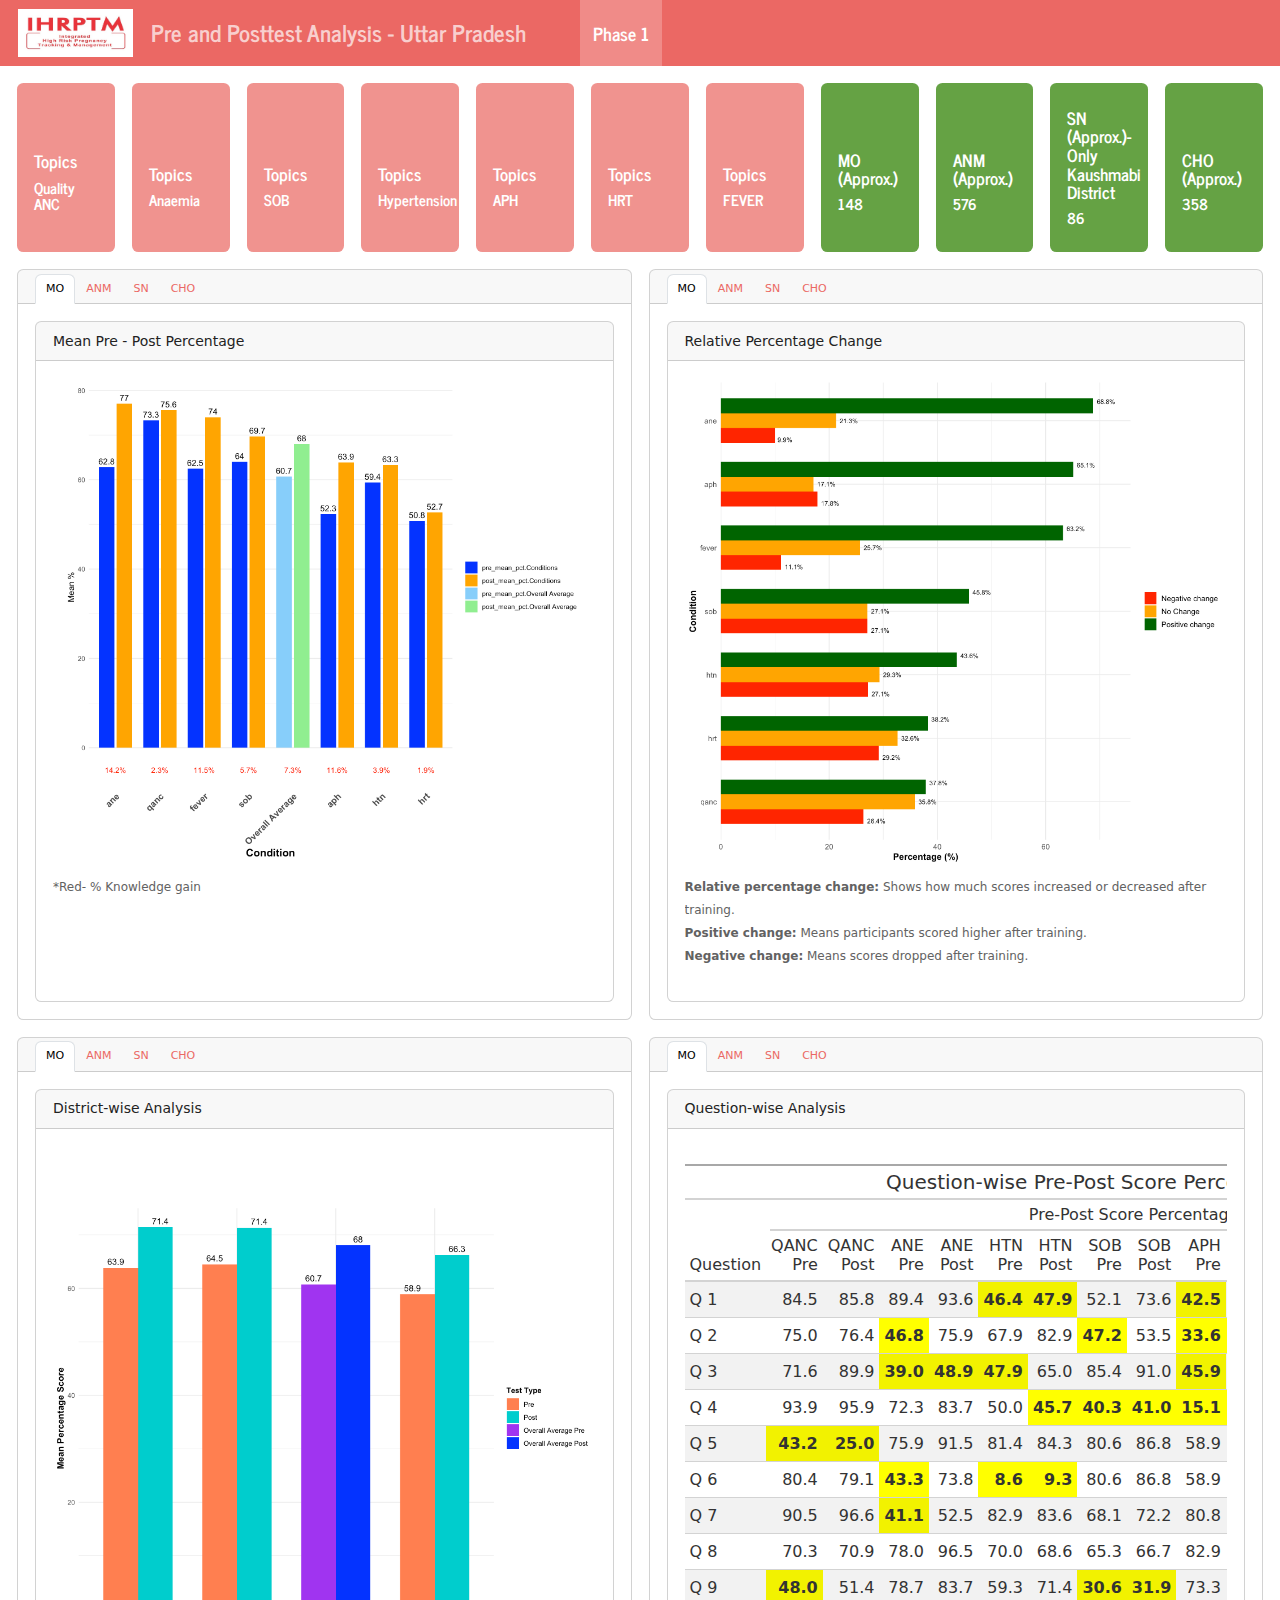
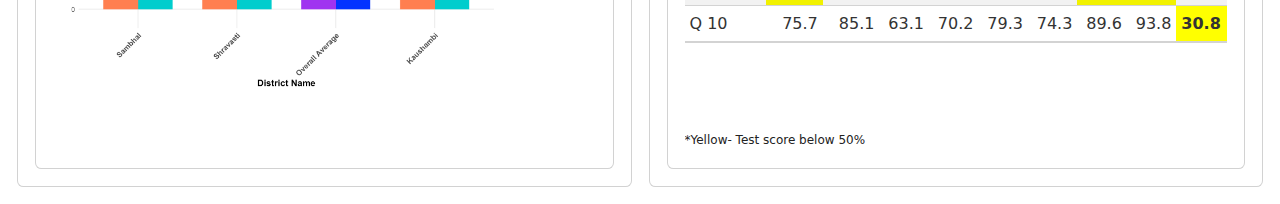
==== commit bc42ea80: "Add files via upload" ====
--- a/index.html
+++ b/index.html
@@ -7,7 +7,7 @@
 <meta name="viewport" content="width=device-width, initial-scale=1.0, user-scalable=yes">
 
 
-<title>Pre and Posttest Analysis - Telangana</title>
+<title>Pre and Posttest Analysis - Uttar Pradesh</title>
 <style>
 code{white-space: pre-wrap;}
 span.smallcaps{font-variant: small-caps;}
@@ -59,12 +59,12 @@
     <div class="navbar-brand-container">       
     <a href="#"><img src="plots/ihrptm.jpg" alt="" class="navbar-logo d-inline-block"></a>
       <div class="navbar-title">
-        <div class="navbar-title-text"><a href="#">Pre and Posttest Analysis - Telangana</a></div>
+        <div class="navbar-title-text"><a href="#">Pre and Posttest Analysis - Uttar Pradesh</a></div>
         
         
       </div>
     </div>
-<div id="dashboard-collapse" class="navbar-collapse collapse"><ul class="navbar-nav navbar-nav-scroll me-auto" role="tablist"><li class="nav-item" role="presentation"><a id="tab-phase-1" class="nav-link active" data-bs-toggle="tab" role="tab" data-bs-target="#phase-1" data-scrolling="true" href="#phase-1" aria-controls="phase-1" aria-selected="true"><span class="nav-link-text">Phase 1</span></a></li><li class="nav-item" role="presentation"><a id="tab-phase-2" class="nav-link" data-bs-toggle="tab" role="tab" data-bs-target="#phase-2" data-scrolling="true" href="#phase-2" aria-controls="phase-2" aria-selected="false"><span class="nav-link-text">Phase 2</span></a></li></ul></div></div>
+<div id="dashboard-collapse" class="navbar-collapse collapse"><ul class="navbar-nav navbar-nav-scroll me-auto" role="tablist"><li class="nav-item" role="presentation"><a id="tab-phase-1" class="nav-link active" data-bs-toggle="tab" role="tab" data-bs-target="#phase-1" data-scrolling="true" href="#phase-1" aria-controls="phase-1" aria-selected="true"><span class="nav-link-text">Phase 1</span></a></li></ul></div></div>
 </nav>
 </header>
 <div class="page-layout-custom quarto-dashboard-content bslib-gap-spacing html-fill-container dashboard-scrolling quarto-dashboard-pages">  
@@ -72,7 +72,7 @@
 <div class="bslib-grid-item html-fill-item tab-content bslib-grid" data-layout="flow" style="display: grid; grid-template-rows: minmax(3em, 1fr); grid-auto-columns: minmax(0, 1fr);">
 <div id="phase-1" class="dashboard-page tab-pane show active html-fill-item html-fill-container" data-orientation="rows" aria-labelledby="tab-phase-1">
 <div class="html-fill-item html-fill-container bslib-grid" style="display: grid; grid-template-rows: minmax(3em, max-content) minmax(3em, 1fr) minmax(3em, 1fr); grid-auto-columns: minmax(0, 1fr);">
-<div class="flow.small html-fill-item html-fill-container bslib-grid" style="display: grid; grid-template-columns: minmax(3em, 1fr) minmax(3em, 1fr) minmax(3em, 1fr) minmax(3em, 1fr) minmax(3em, 1fr) minmax(3em, 1fr) minmax(3em, 1fr) minmax(3em, 1fr);
+<div class="flow.small html-fill-item html-fill-container bslib-grid" style="display: grid; grid-template-columns: minmax(3em, 1fr) minmax(3em, 1fr) minmax(3em, 1fr) minmax(3em, 1fr) minmax(3em, 1fr) minmax(3em, 1fr) minmax(3em, 1fr) minmax(3em, 1fr) minmax(3em, 1fr) minmax(3em, 1fr) minmax(3em, 1fr);
 grid-auto-rows: minmax(0, 1fr);">
 <div class="card valuebox cell html-fill-item html-fill-container bslib-card bslib-value-box bg-primary" data-bslib-card-init="" data-require-bs-caller="card()">
 <div class="card-body html-fill-item html-fill-container">
@@ -108,7 +108,7 @@
 Topics
 </p>
 <p class="value-box-value">
-GDM
+SOB
 </p>
 </div>
 </div>
@@ -139,6 +139,32 @@
 </div>
 </div>
 </div>
+<script data-bslib-card-init="">bslib.Card.initializeAllCards();</script></div><div class="card valuebox cell html-fill-item html-fill-container bslib-card bslib-value-box bg-primary" data-bslib-card-init="" data-require-bs-caller="card()">
+<div class="card-body html-fill-item html-fill-container">
+<div class="html-fill-item html-fill-container value-box-grid">
+<div class="value-box-area">
+<p class="value-box-title">
+Topics
+</p>
+<p class="value-box-value">
+HRT
+</p>
+</div>
+</div>
+</div>
+<script data-bslib-card-init="">bslib.Card.initializeAllCards();</script></div><div class="card valuebox cell html-fill-item html-fill-container bslib-card bslib-value-box bg-primary" data-bslib-card-init="" data-require-bs-caller="card()">
+<div class="card-body html-fill-item html-fill-container">
+<div class="html-fill-item html-fill-container value-box-grid">
+<div class="value-box-area">
+<p class="value-box-title">
+Topics
+</p>
+<p class="value-box-value">
+FEVER
+</p>
+</div>
+</div>
+</div>
 <script data-bslib-card-init="">bslib.Card.initializeAllCards();</script></div><div class="card valuebox cell html-fill-item html-fill-container bslib-card bslib-value-box bg-success" data-bslib-card-init="" data-require-bs-caller="card()">
 <div class="card-body html-fill-item html-fill-container">
 <div class="html-fill-item html-fill-container value-box-grid">
@@ -147,7 +173,7 @@
 MO (Approx.)
 </p>
 <p class="value-box-value">
-620
+148
 </p>
 </div>
 </div>
@@ -160,7 +186,7 @@
 ANM (Approx.)
 </p>
 <p class="value-box-value">
-6896
+576
 </p>
 </div>
 </div>
@@ -170,34 +196,53 @@
 <div class="html-fill-item html-fill-container value-box-grid">
 <div class="value-box-area">
 <p class="value-box-title">
-SN (Approx.)
+SN (Approx.)- Only Kaushmabi District
 </p>
 <p class="value-box-value">
-425
+86
 </p>
 </div>
 </div>
 </div>
+<script data-bslib-card-init="">bslib.Card.initializeAllCards();</script></div><div class="card valuebox cell html-fill-item html-fill-container bslib-card bslib-value-box bg-success" data-bslib-card-init="" data-require-bs-caller="card()">
+<div class="card-body html-fill-item html-fill-container">
+<div class="html-fill-item html-fill-container value-box-grid">
+<div class="value-box-area">
+<p class="value-box-title">
+CHO (Approx.)
+</p>
+<p class="value-box-value">
+358
+</p>
+</div>
+</div>
+</div>
 <script data-bslib-card-init="">bslib.Card.initializeAllCards();</script></div>
 </div>
-<div class="flow bslib-grid" data-layout="flow" style="display: grid; grid-template-columns: minmax(3em, 1fr) minmax(3em, 1fr) minmax(3em, 1fr);
+<div class="flow bslib-grid" data-layout="flow" style="display: grid; grid-template-columns: minmax(3em, 1fr) minmax(3em, 1fr);
 grid-auto-rows: minmax(0, 1fr);">
 <div class="card tabset html-fill-item html-fill-container bslib-card" data-bslib-card-init="" data-require-bs-caller="card()" data-full-screen="false">
 <div class="card-header dashboard-card-no-title bslib-navs-card-title">
 
-<ul class="nav nav-tabs card-header-tabs" role="tablist" data-tabsetid="card-tabset-9"><li class="nav-item" role="presentation"><a href="#card-tabset-9-1" role="tab" data-toggle="tab" data-bs-toggle="tab" data-value="MO" aria-selected="true" class="nav-link active">MO</a></li><li class="nav-item" role="presentation"><a href="#card-tabset-9-2" role="tab" data-toggle="tab" data-bs-toggle="tab" data-value="ANM" aria-selected="false" class="nav-link">ANM</a></li><li class="nav-item" role="presentation"><a href="#card-tabset-9-3" role="tab" data-toggle="tab" data-bs-toggle="tab" data-value="SN" aria-selected="false" class="nav-link">SN</a></li></ul></div>
-
-
-
-<div class="tab-content html-fill-item html-fill-container" data-tabset-id="card-tabset-9"><div class="tab-pane active show html-fill-item html-fill-container" role="tabpanel" id="card-tabset-9-1"><div class="card-body html-fill-item html-fill-container" data-title="MO">
+<ul class="nav nav-tabs card-header-tabs" role="tablist" data-tabsetid="card-tabset-12"><li class="nav-item" role="presentation"><a href="#card-tabset-12-1" role="tab" data-toggle="tab" data-bs-toggle="tab" data-value="MO" aria-selected="true" class="nav-link active">MO</a></li><li class="nav-item" role="presentation"><a href="#card-tabset-12-2" role="tab" data-toggle="tab" data-bs-toggle="tab" data-value="ANM" aria-selected="false" class="nav-link">ANM</a></li><li class="nav-item" role="presentation"><a href="#card-tabset-12-3" role="tab" data-toggle="tab" data-bs-toggle="tab" data-value="SN" aria-selected="false" class="nav-link">SN</a></li><li class="nav-item" role="presentation"><a href="#card-tabset-12-4" role="tab" data-toggle="tab" data-bs-toggle="tab" data-value="CHO" aria-selected="false" class="nav-link">CHO</a></li></ul></div>
+
+
+
+
+<div class="tab-content html-fill-item html-fill-container" data-tabset-id="card-tabset-12"><div class="tab-pane active show html-fill-item html-fill-container" role="tabpanel" id="card-tabset-12-1"><div class="card-body html-fill-item html-fill-container" data-title="MO">
 <div class="html-fill-item html-fill-container bslib-grid" style="display: grid; grid-template-rows: minmax(3em, 1fr); grid-auto-columns: minmax(0, 1fr);">
-<div class="card cell html-fill-item html-fill-container bslib-card" data-title="<span style='font-size:14px;'>Districts Covered</span>" data-bslib-card-init="" data-require-bs-caller="card()" data-full-screen="false">
+<div class="card cell html-fill-item html-fill-container bslib-card" data-title="<span style='font-size:14px;'>Mean Pre - Post Percentage</span>" data-bslib-card-init="" data-require-bs-caller="card()" data-full-screen="false">
 <div class="card-header dashboard-card-no-title">
-<span style="font-size:14px;">Districts Covered</span>
+<span style="font-size:14px;">Mean Pre - Post Percentage</span>
 </div>
 <div class="card-body html-fill-item html-fill-container">
 <div class="cell-output-display html-fill-item html-fill-container">
-<img src="index_files/figure-html/unnamed-chunk-14-1.png" class="img-fluid quarto-dashboard-img-contain">
+<div class="quarto-figure quarto-figure-center html-fill-item html-fill-container">
+<figure class="figure">
+<p><img src="index_files/figure-html/unnamed-chunk-16-1.png" class="img-fluid figure-img" width="960"></p>
+<figcaption><span style="font-size:12px;">*Red- % Knowledge gain</span></figcaption>
+</figure>
+</div>
 </div>
 </div>
 <bslib-tooltip placement="auto" bsoptions="[]" data-require-bs-version="5" data-require-bs-caller="tooltip()">
@@ -207,15 +252,20 @@
     </span>
 </bslib-tooltip><script data-bslib-card-init="">bslib.Card.initializeAllCards();</script></div>
 </div>
-</div></div><div class="tab-pane html-fill-item html-fill-container" role="tabpanel" id="card-tabset-9-2"><div class="card-body html-fill-item html-fill-container" data-title="ANM">
+</div></div><div class="tab-pane html-fill-item html-fill-container" role="tabpanel" id="card-tabset-12-2"><div class="card-body html-fill-item html-fill-container" data-title="ANM">
 <div class="html-fill-item html-fill-container bslib-grid" style="display: grid; grid-template-rows: minmax(3em, 1fr); grid-auto-columns: minmax(0, 1fr);">
-<div class="card cell html-fill-item html-fill-container bslib-card" data-title="<span style='font-size:14px;'>Districts Covered</span>" data-bslib-card-init="" data-require-bs-caller="card()" data-full-screen="false">
+<div class="card cell html-fill-item html-fill-container bslib-card" data-title="<span style='font-size:14px;'>Mean Pre - Post Percentage</span>" data-bslib-card-init="" data-require-bs-caller="card()" data-full-screen="false">
 <div class="card-header dashboard-card-no-title">
-<span style="font-size:14px;">Districts Covered</span>
+<span style="font-size:14px;">Mean Pre - Post Percentage</span>
 </div>
 <div class="card-body html-fill-item html-fill-container">
 <div class="cell-output-display html-fill-item html-fill-container">
-<img src="index_files/figure-html/unnamed-chunk-15-1.png" class="img-fluid quarto-dashboard-img-contain">
+<div class="quarto-figure quarto-figure-center html-fill-item html-fill-container">
+<figure class="figure">
+<p><img src="index_files/figure-html/unnamed-chunk-17-1.png" class="img-fluid figure-img" width="960"></p>
+<figcaption><span style="font-size:12px;">*Red- % Knowledge gain</span></figcaption>
+</figure>
+</div>
 </div>
 </div>
 <bslib-tooltip placement="auto" bsoptions="[]" data-require-bs-version="5" data-require-bs-caller="tooltip()">
@@ -225,15 +275,43 @@
     </span>
 </bslib-tooltip><script data-bslib-card-init="">bslib.Card.initializeAllCards();</script></div>
 </div>
-</div></div><div class="tab-pane html-fill-item html-fill-container" role="tabpanel" id="card-tabset-9-3"><div class="card-body html-fill-item html-fill-container" data-title="SN">
+</div></div><div class="tab-pane html-fill-item html-fill-container" role="tabpanel" id="card-tabset-12-3"><div class="card-body html-fill-item html-fill-container" data-title="SN">
 <div class="html-fill-item html-fill-container bslib-grid" style="display: grid; grid-template-rows: minmax(3em, 1fr); grid-auto-columns: minmax(0, 1fr);">
-<div class="card cell html-fill-item html-fill-container bslib-card" data-title="<span style='font-size:14px;'>Districts Covered</span>" data-bslib-card-init="" data-require-bs-caller="card()" data-full-screen="false">
+<div class="card cell html-fill-item html-fill-container bslib-card" data-title="<span style='font-size:14px;'>Mean Pre - Post Percentage</span>" data-bslib-card-init="" data-require-bs-caller="card()" data-full-screen="false">
 <div class="card-header dashboard-card-no-title">
-<span style="font-size:14px;">Districts Covered</span>
+<span style="font-size:14px;">Mean Pre - Post Percentage</span>
 </div>
 <div class="card-body html-fill-item html-fill-container">
 <div class="cell-output-display html-fill-item html-fill-container">
-<img src="index_files/figure-html/unnamed-chunk-16-1.png" class="img-fluid quarto-dashboard-img-contain">
+<div class="quarto-figure quarto-figure-center html-fill-item html-fill-container">
+<figure class="figure">
+<p><img src="index_files/figure-html/unnamed-chunk-18-1.png" class="img-fluid figure-img" width="960"></p>
+<figcaption><span style="font-size:12px;">*Red- % Knowledge gain</span></figcaption>
+</figure>
+</div>
+</div>
+</div>
+<bslib-tooltip placement="auto" bsoptions="[]" data-require-bs-version="5" data-require-bs-caller="tooltip()">
+    <template>Expand</template>
+    <span class="bslib-full-screen-enter badge rounded-pill">
+        <svg xmlns="http://www.w3.org/2000/svg" viewbox="0 0 24 24" style="height:1em;width:1em;" aria-hidden="true" role="img"><path d="M20 5C20 4.4 19.6 4 19 4H13C12.4 4 12 3.6 12 3C12 2.4 12.4 2 13 2H21C21.6 2 22 2.4 22 3V11C22 11.6 21.6 12 21 12C20.4 12 20 11.6 20 11V5ZM4 19C4 19.6 4.4 20 5 20H11C11.6 20 12 20.4 12 21C12 21.6 11.6 22 11 22H3C2.4 22 2 21.6 2 21V13C2 12.4 2.4 12 3 12C3.6 12 4 12.4 4 13V19Z"></path></svg>
+    </span>
+</bslib-tooltip><script data-bslib-card-init="">bslib.Card.initializeAllCards();</script></div>
+</div>
+</div></div><div class="tab-pane html-fill-item html-fill-container" role="tabpanel" id="card-tabset-12-4"><div class="card-body html-fill-item html-fill-container" data-title="CHO">
+<div class="html-fill-item html-fill-container bslib-grid" style="display: grid; grid-template-rows: minmax(3em, 1fr); grid-auto-columns: minmax(0, 1fr);">
+<div class="card cell html-fill-item html-fill-container bslib-card" data-title="<span style='font-size:14px;'>Mean Pre - Post Percentage</span>" data-bslib-card-init="" data-require-bs-caller="card()" data-full-screen="false">
+<div class="card-header dashboard-card-no-title">
+<span style="font-size:14px;">Mean Pre - Post Percentage</span>
+</div>
+<div class="card-body html-fill-item html-fill-container">
+<div class="cell-output-display html-fill-item html-fill-container">
+<div class="quarto-figure quarto-figure-center html-fill-item html-fill-container">
+<figure class="figure">
+<p><img src="index_files/figure-html/unnamed-chunk-19-1.png" class="img-fluid figure-img" width="960"></p>
+<figcaption><span style="font-size:12px;">*Red- % Knowledge gain</span></figcaption>
+</figure>
+</div>
 </div>
 </div>
 <bslib-tooltip placement="auto" bsoptions="[]" data-require-bs-version="5" data-require-bs-caller="tooltip()">
@@ -251,22 +329,23 @@
 </bslib-tooltip><script data-bslib-card-init="">bslib.Card.initializeAllCards();</script></div><div class="card tabset html-fill-item html-fill-container bslib-card" data-bslib-card-init="" data-require-bs-caller="card()" data-full-screen="false">
 <div class="card-header dashboard-card-no-title bslib-navs-card-title">
 
-<ul class="nav nav-tabs card-header-tabs" role="tablist" data-tabsetid="card-tabset-13"><li class="nav-item" role="presentation"><a href="#card-tabset-13-1" role="tab" data-toggle="tab" data-bs-toggle="tab" data-value="MO" aria-selected="true" class="nav-link active">MO</a></li><li class="nav-item" role="presentation"><a href="#card-tabset-13-2" role="tab" data-toggle="tab" data-bs-toggle="tab" data-value="ANM" aria-selected="false" class="nav-link">ANM</a></li><li class="nav-item" role="presentation"><a href="#card-tabset-13-3" role="tab" data-toggle="tab" data-bs-toggle="tab" data-value="SN" aria-selected="false" class="nav-link">SN</a></li></ul></div>
-
-
-
-<div class="tab-content html-fill-item html-fill-container" data-tabset-id="card-tabset-13"><div class="tab-pane active show html-fill-item html-fill-container" role="tabpanel" id="card-tabset-13-1"><div class="card-body html-fill-item html-fill-container" data-title="MO">
+<ul class="nav nav-tabs card-header-tabs" role="tablist" data-tabsetid="card-tabset-17"><li class="nav-item" role="presentation"><a href="#card-tabset-17-1" role="tab" data-toggle="tab" data-bs-toggle="tab" data-value="MO" aria-selected="true" class="nav-link active">MO</a></li><li class="nav-item" role="presentation"><a href="#card-tabset-17-2" role="tab" data-toggle="tab" data-bs-toggle="tab" data-value="ANM" aria-selected="false" class="nav-link">ANM</a></li><li class="nav-item" role="presentation"><a href="#card-tabset-17-3" role="tab" data-toggle="tab" data-bs-toggle="tab" data-value="SN" aria-selected="false" class="nav-link">SN</a></li><li class="nav-item" role="presentation"><a href="#card-tabset-17-4" role="tab" data-toggle="tab" data-bs-toggle="tab" data-value="CHO" aria-selected="false" class="nav-link">CHO</a></li></ul></div>
+
+
+
+
+<div class="tab-content html-fill-item html-fill-container" data-tabset-id="card-tabset-17"><div class="tab-pane active show html-fill-item html-fill-container" role="tabpanel" id="card-tabset-17-1"><div class="card-body html-fill-item html-fill-container" data-title="MO">
 <div class="html-fill-item html-fill-container bslib-grid" style="display: grid; grid-template-rows: minmax(3em, 1fr); grid-auto-columns: minmax(0, 1fr);">
-<div class="card cell html-fill-item html-fill-container bslib-card" data-title="<span style='font-size:14px;'>Mean Pre - Post Percentage</span>" data-bslib-card-init="" data-require-bs-caller="card()" data-full-screen="false">
+<div class="card cell html-fill-item html-fill-container bslib-card" data-title="<span style='font-size:14px;'>Relative Percentage Change</span>" data-bslib-card-init="" data-require-bs-caller="card()" data-full-screen="false">
 <div class="card-header dashboard-card-no-title">
-<span style="font-size:14px;">Mean Pre - Post Percentage</span>
+<span style="font-size:14px;">Relative Percentage Change</span>
 </div>
 <div class="card-body html-fill-item html-fill-container">
 <div class="cell-output-display html-fill-item html-fill-container">
 <div class="quarto-figure quarto-figure-center html-fill-item html-fill-container">
 <figure class="figure">
-<p><img src="index_files/figure-html/unnamed-chunk-17-1.png" class="img-fluid figure-img" width="960"></p>
-<figcaption><span style="font-size:10px;">*Red- % Knowledge gain</span></figcaption>
+<p><img src="index_files/figure-html/unnamed-chunk-20-1.png" class="img-fluid figure-img" width="960"></p>
+<figcaption><span style="font-size:12px;"><span style="font-weight:bold;">Relative percentage change:</span> Shows how much scores increased or decreased after training.<br><span style="font-weight:bold;">Positive change:</span> Means participants scored higher after training.<br> <span style="font-weight:bold;">Negative change:</span> Means scores dropped after training.</span></figcaption>
 </figure>
 </div>
 </div>
@@ -278,18 +357,18 @@
     </span>
 </bslib-tooltip><script data-bslib-card-init="">bslib.Card.initializeAllCards();</script></div>
 </div>
-</div></div><div class="tab-pane html-fill-item html-fill-container" role="tabpanel" id="card-tabset-13-2"><div class="card-body html-fill-item html-fill-container" data-title="ANM">
+</div></div><div class="tab-pane html-fill-item html-fill-container" role="tabpanel" id="card-tabset-17-2"><div class="card-body html-fill-item html-fill-container" data-title="ANM">
 <div class="html-fill-item html-fill-container bslib-grid" style="display: grid; grid-template-rows: minmax(3em, 1fr); grid-auto-columns: minmax(0, 1fr);">
-<div class="card cell html-fill-item html-fill-container bslib-card" data-title="<span style='font-size:14px;'>Mean Pre - Post Percentage</span>" data-bslib-card-init="" data-require-bs-caller="card()" data-full-screen="false">
+<div class="card cell html-fill-item html-fill-container bslib-card" data-title="<span style='font-size:14px;'>Relative Percentage Change</span>" data-bslib-card-init="" data-require-bs-caller="card()" data-full-screen="false">
 <div class="card-header dashboard-card-no-title">
-<span style="font-size:14px;">Mean Pre - Post Percentage</span>
+<span style="font-size:14px;">Relative Percentage Change</span>
 </div>
 <div class="card-body html-fill-item html-fill-container">
 <div class="cell-output-display html-fill-item html-fill-container">
 <div class="quarto-figure quarto-figure-center html-fill-item html-fill-container">
 <figure class="figure">
-<p><img src="index_files/figure-html/unnamed-chunk-18-1.png" class="img-fluid figure-img" width="960"></p>
-<figcaption><span style="font-size:10px;">*Red- % Knowledge gain</span></figcaption>
+<p><img src="index_files/figure-html/unnamed-chunk-21-1.png" class="img-fluid figure-img" width="960"></p>
+<figcaption><span style="font-size:12px;"><span style="font-weight:bold;">Relative percentage change:</span> Shows how much scores increased or decreased after training.<br><span style="font-weight:bold;">Positive change:</span> Means participants scored higher after training.<br> <span style="font-weight:bold;">Negative change:</span> Means scores dropped after training.</span></figcaption>
 </figure>
 </div>
 </div>
@@ -301,20 +380,132 @@
     </span>
 </bslib-tooltip><script data-bslib-card-init="">bslib.Card.initializeAllCards();</script></div>
 </div>
-</div></div><div class="tab-pane html-fill-item html-fill-container" role="tabpanel" id="card-tabset-13-3"><div class="card-body html-fill-item html-fill-container" data-title="SN">
+</div></div><div class="tab-pane html-fill-item html-fill-container" role="tabpanel" id="card-tabset-17-3"><div class="card-body html-fill-item html-fill-container" data-title="SN">
 <div class="html-fill-item html-fill-container bslib-grid" style="display: grid; grid-template-rows: minmax(3em, 1fr); grid-auto-columns: minmax(0, 1fr);">
-<div class="card cell html-fill-item html-fill-container bslib-card" data-title="<span style='font-size:14px;'>Mean Pre - Post Percentage</span>" data-bslib-card-init="" data-require-bs-caller="card()" data-full-screen="false">
+<div class="card cell html-fill-item html-fill-container bslib-card" data-title="<span style='font-size:14px;'>Relative Percentage Change</span>" data-bslib-card-init="" data-require-bs-caller="card()" data-full-screen="false">
 <div class="card-header dashboard-card-no-title">
-<span style="font-size:14px;">Mean Pre - Post Percentage</span>
+<span style="font-size:14px;">Relative Percentage Change</span>
 </div>
 <div class="card-body html-fill-item html-fill-container">
 <div class="cell-output-display html-fill-item html-fill-container">
 <div class="quarto-figure quarto-figure-center html-fill-item html-fill-container">
 <figure class="figure">
-<p><img src="index_files/figure-html/unnamed-chunk-19-1.png" class="img-fluid figure-img" width="960"></p>
-<figcaption><span style="font-size:10px;">*Red- % Knowledge gain</span></figcaption>
+<p><img src="index_files/figure-html/unnamed-chunk-22-1.png" class="img-fluid figure-img" width="960"></p>
+<figcaption><span style="font-size:12px;"><span style="font-weight:bold;">Relative percentage change:</span> Shows how much scores increased or decreased after training.<br><span style="font-weight:bold;">Positive change:</span> Means participants scored higher after training.<br> <span style="font-weight:bold;">Negative change:</span> Means scores dropped after training.</span></figcaption>
 </figure>
 </div>
+</div>
+</div>
+<bslib-tooltip placement="auto" bsoptions="[]" data-require-bs-version="5" data-require-bs-caller="tooltip()">
+    <template>Expand</template>
+    <span class="bslib-full-screen-enter badge rounded-pill">
+        <svg xmlns="http://www.w3.org/2000/svg" viewbox="0 0 24 24" style="height:1em;width:1em;" aria-hidden="true" role="img"><path d="M20 5C20 4.4 19.6 4 19 4H13C12.4 4 12 3.6 12 3C12 2.4 12.4 2 13 2H21C21.6 2 22 2.4 22 3V11C22 11.6 21.6 12 21 12C20.4 12 20 11.6 20 11V5ZM4 19C4 19.6 4.4 20 5 20H11C11.6 20 12 20.4 12 21C12 21.6 11.6 22 11 22H3C2.4 22 2 21.6 2 21V13C2 12.4 2.4 12 3 12C3.6 12 4 12.4 4 13V19Z"></path></svg>
+    </span>
+</bslib-tooltip><script data-bslib-card-init="">bslib.Card.initializeAllCards();</script></div>
+</div>
+</div></div><div class="tab-pane html-fill-item html-fill-container" role="tabpanel" id="card-tabset-17-4"><div class="card-body html-fill-item html-fill-container" data-title="CHO">
+<div class="html-fill-item html-fill-container bslib-grid" style="display: grid; grid-template-rows: minmax(3em, 1fr); grid-auto-columns: minmax(0, 1fr);">
+<div class="card cell html-fill-item html-fill-container bslib-card" data-title="<span style='font-size:14px;'>Relative Percentage Change</span>" data-bslib-card-init="" data-require-bs-caller="card()" data-full-screen="false">
+<div class="card-header dashboard-card-no-title">
+<span style="font-size:14px;">Relative Percentage Change</span>
+</div>
+<div class="card-body html-fill-item html-fill-container">
+<div class="cell-output-display html-fill-item html-fill-container">
+<div class="quarto-figure quarto-figure-center html-fill-item html-fill-container">
+<figure class="figure">
+<p><img src="index_files/figure-html/unnamed-chunk-23-1.png" class="img-fluid figure-img" width="960"></p>
+<figcaption><span style="font-size:12px;"><span style="font-weight:bold;">Relative percentage change:</span> Shows how much scores increased or decreased after training.<br><span style="font-weight:bold;">Positive change:</span> Means participants scored higher after training.<br> <span style="font-weight:bold;">Negative change:</span> Means scores dropped after training.</span></figcaption>
+</figure>
+</div>
+</div>
+</div>
+<bslib-tooltip placement="auto" bsoptions="[]" data-require-bs-version="5" data-require-bs-caller="tooltip()">
+    <template>Expand</template>
+    <span class="bslib-full-screen-enter badge rounded-pill">
+        <svg xmlns="http://www.w3.org/2000/svg" viewbox="0 0 24 24" style="height:1em;width:1em;" aria-hidden="true" role="img"><path d="M20 5C20 4.4 19.6 4 19 4H13C12.4 4 12 3.6 12 3C12 2.4 12.4 2 13 2H21C21.6 2 22 2.4 22 3V11C22 11.6 21.6 12 21 12C20.4 12 20 11.6 20 11V5ZM4 19C4 19.6 4.4 20 5 20H11C11.6 20 12 20.4 12 21C12 21.6 11.6 22 11 22H3C2.4 22 2 21.6 2 21V13C2 12.4 2.4 12 3 12C3.6 12 4 12.4 4 13V19Z"></path></svg>
+    </span>
+</bslib-tooltip><script data-bslib-card-init="">bslib.Card.initializeAllCards();</script></div>
+</div>
+</div></div></div><bslib-tooltip placement="auto" bsoptions="[]" data-require-bs-version="5" data-require-bs-caller="tooltip()">
+    <template>Expand</template>
+    <span class="bslib-full-screen-enter badge rounded-pill">
+        <svg xmlns="http://www.w3.org/2000/svg" viewbox="0 0 24 24" style="height:1em;width:1em;" aria-hidden="true" role="img"><path d="M20 5C20 4.4 19.6 4 19 4H13C12.4 4 12 3.6 12 3C12 2.4 12.4 2 13 2H21C21.6 2 22 2.4 22 3V11C22 11.6 21.6 12 21 12C20.4 12 20 11.6 20 11V5ZM4 19C4 19.6 4.4 20 5 20H11C11.6 20 12 20.4 12 21C12 21.6 11.6 22 11 22H3C2.4 22 2 21.6 2 21V13C2 12.4 2.4 12 3 12C3.6 12 4 12.4 4 13V19Z"></path></svg>
+    </span>
+</bslib-tooltip><script data-bslib-card-init="">bslib.Card.initializeAllCards();</script></div>
+</div>
+<div class="flow bslib-grid" data-layout="flow" style="display: grid; grid-template-columns: minmax(3em, 1fr) minmax(3em, 1fr);
+grid-auto-rows: minmax(0, 1fr);">
+<div class="card tabset html-fill-item html-fill-container bslib-card" data-bslib-card-init="" data-require-bs-caller="card()" data-full-screen="false">
+<div class="card-header dashboard-card-no-title bslib-navs-card-title">
+
+<ul class="nav nav-tabs card-header-tabs" role="tablist" data-tabsetid="card-tabset-22"><li class="nav-item" role="presentation"><a href="#card-tabset-22-1" role="tab" data-toggle="tab" data-bs-toggle="tab" data-value="MO" aria-selected="true" class="nav-link active">MO</a></li><li class="nav-item" role="presentation"><a href="#card-tabset-22-2" role="tab" data-toggle="tab" data-bs-toggle="tab" data-value="ANM" aria-selected="false" class="nav-link">ANM</a></li><li class="nav-item" role="presentation"><a href="#card-tabset-22-3" role="tab" data-toggle="tab" data-bs-toggle="tab" data-value="SN" aria-selected="false" class="nav-link">SN</a></li><li class="nav-item" role="presentation"><a href="#card-tabset-22-4" role="tab" data-toggle="tab" data-bs-toggle="tab" data-value="CHO" aria-selected="false" class="nav-link">CHO</a></li></ul></div>
+
+
+
+
+<div class="tab-content html-fill-item html-fill-container" data-tabset-id="card-tabset-22"><div class="tab-pane active show html-fill-item html-fill-container" role="tabpanel" id="card-tabset-22-1"><div class="card-body html-fill-item html-fill-container" data-title="MO">
+<div class="html-fill-item html-fill-container bslib-grid" style="display: grid; grid-template-rows: minmax(3em, 1fr); grid-auto-columns: minmax(0, 1fr);">
+<div class="card cell html-fill-item html-fill-container bslib-card" data-title="<span style='font-size:14px;'>District-wise Analysis</span>" data-bslib-card-init="" data-require-bs-caller="card()" data-full-screen="false">
+<div class="card-header dashboard-card-no-title">
+<span style="font-size:14px;">District-wise Analysis</span>
+</div>
+<div class="card-body html-fill-item html-fill-container">
+<div class="cell-output-display html-fill-item html-fill-container">
+<img src="index_files/figure-html/unnamed-chunk-24-1.png" class="img-fluid quarto-dashboard-img-contain">
+</div>
+</div>
+<bslib-tooltip placement="auto" bsoptions="[]" data-require-bs-version="5" data-require-bs-caller="tooltip()">
+    <template>Expand</template>
+    <span class="bslib-full-screen-enter badge rounded-pill">
+        <svg xmlns="http://www.w3.org/2000/svg" viewbox="0 0 24 24" style="height:1em;width:1em;" aria-hidden="true" role="img"><path d="M20 5C20 4.4 19.6 4 19 4H13C12.4 4 12 3.6 12 3C12 2.4 12.4 2 13 2H21C21.6 2 22 2.4 22 3V11C22 11.6 21.6 12 21 12C20.4 12 20 11.6 20 11V5ZM4 19C4 19.6 4.4 20 5 20H11C11.6 20 12 20.4 12 21C12 21.6 11.6 22 11 22H3C2.4 22 2 21.6 2 21V13C2 12.4 2.4 12 3 12C3.6 12 4 12.4 4 13V19Z"></path></svg>
+    </span>
+</bslib-tooltip><script data-bslib-card-init="">bslib.Card.initializeAllCards();</script></div>
+</div>
+</div></div><div class="tab-pane html-fill-item html-fill-container" role="tabpanel" id="card-tabset-22-2"><div class="card-body html-fill-item html-fill-container" data-title="ANM">
+<div class="html-fill-item html-fill-container bslib-grid" style="display: grid; grid-template-rows: minmax(3em, 1fr); grid-auto-columns: minmax(0, 1fr);">
+<div class="card cell html-fill-item html-fill-container bslib-card" data-title="<span style='font-size:14px;'>District-wise Analysis</span>" data-bslib-card-init="" data-require-bs-caller="card()" data-full-screen="false">
+<div class="card-header dashboard-card-no-title">
+<span style="font-size:14px;">District-wise Analysis</span>
+</div>
+<div class="card-body html-fill-item html-fill-container">
+<div class="cell-output-display html-fill-item html-fill-container">
+<img src="index_files/figure-html/unnamed-chunk-25-1.png" class="img-fluid quarto-dashboard-img-contain">
+</div>
+</div>
+<bslib-tooltip placement="auto" bsoptions="[]" data-require-bs-version="5" data-require-bs-caller="tooltip()">
+    <template>Expand</template>
+    <span class="bslib-full-screen-enter badge rounded-pill">
+        <svg xmlns="http://www.w3.org/2000/svg" viewbox="0 0 24 24" style="height:1em;width:1em;" aria-hidden="true" role="img"><path d="M20 5C20 4.4 19.6 4 19 4H13C12.4 4 12 3.6 12 3C12 2.4 12.4 2 13 2H21C21.6 2 22 2.4 22 3V11C22 11.6 21.6 12 21 12C20.4 12 20 11.6 20 11V5ZM4 19C4 19.6 4.4 20 5 20H11C11.6 20 12 20.4 12 21C12 21.6 11.6 22 11 22H3C2.4 22 2 21.6 2 21V13C2 12.4 2.4 12 3 12C3.6 12 4 12.4 4 13V19Z"></path></svg>
+    </span>
+</bslib-tooltip><script data-bslib-card-init="">bslib.Card.initializeAllCards();</script></div>
+</div>
+</div></div><div class="tab-pane html-fill-item html-fill-container" role="tabpanel" id="card-tabset-22-3"><div class="card-body html-fill-item html-fill-container" data-title="SN">
+<div class="html-fill-item html-fill-container bslib-grid" style="display: grid; grid-template-rows: minmax(3em, 1fr); grid-auto-columns: minmax(0, 1fr);">
+<div class="card cell html-fill-item html-fill-container bslib-card" data-title="<span style='font-size:14px;'>District-wise Analysis</span>" data-bslib-card-init="" data-require-bs-caller="card()" data-full-screen="false">
+<div class="card-header dashboard-card-no-title">
+<span style="font-size:14px;">District-wise Analysis</span>
+</div>
+<div class="card-body html-fill-item html-fill-container">
+<div class="cell-output-display html-fill-item html-fill-container">
+<img src="index_files/figure-html/unnamed-chunk-26-1.png" class="img-fluid quarto-dashboard-img-contain">
+</div>
+</div>
+<bslib-tooltip placement="auto" bsoptions="[]" data-require-bs-version="5" data-require-bs-caller="tooltip()">
+    <template>Expand</template>
+    <span class="bslib-full-screen-enter badge rounded-pill">
+        <svg xmlns="http://www.w3.org/2000/svg" viewbox="0 0 24 24" style="height:1em;width:1em;" aria-hidden="true" role="img"><path d="M20 5C20 4.4 19.6 4 19 4H13C12.4 4 12 3.6 12 3C12 2.4 12.4 2 13 2H21C21.6 2 22 2.4 22 3V11C22 11.6 21.6 12 21 12C20.4 12 20 11.6 20 11V5ZM4 19C4 19.6 4.4 20 5 20H11C11.6 20 12 20.4 12 21C12 21.6 11.6 22 11 22H3C2.4 22 2 21.6 2 21V13C2 12.4 2.4 12 3 12C3.6 12 4 12.4 4 13V19Z"></path></svg>
+    </span>
+</bslib-tooltip><script data-bslib-card-init="">bslib.Card.initializeAllCards();</script></div>
+</div>
+</div></div><div class="tab-pane html-fill-item html-fill-container" role="tabpanel" id="card-tabset-22-4"><div class="card-body html-fill-item html-fill-container" data-title="CHO">
+<div class="html-fill-item html-fill-container bslib-grid" style="display: grid; grid-template-rows: minmax(3em, 1fr); grid-auto-columns: minmax(0, 1fr);">
+<div class="card cell html-fill-item html-fill-container bslib-card" data-title="<span style='font-size:14px;'>District-wise Analysis</span>" data-bslib-card-init="" data-require-bs-caller="card()" data-full-screen="false">
+<div class="card-header dashboard-card-no-title">
+<span style="font-size:14px;">District-wise Analysis</span>
+</div>
+<div class="card-body html-fill-item html-fill-container">
+<div class="cell-output-display html-fill-item html-fill-container">
+<img src="index_files/figure-html/unnamed-chunk-27-1.png" class="img-fluid quarto-dashboard-img-contain">
 </div>
 </div>
 <bslib-tooltip placement="auto" bsoptions="[]" data-require-bs-version="5" data-require-bs-caller="tooltip()">
@@ -332,162 +523,12 @@
 </bslib-tooltip><script data-bslib-card-init="">bslib.Card.initializeAllCards();</script></div><div class="card tabset html-fill-item html-fill-container bslib-card" data-bslib-card-init="" data-require-bs-caller="card()" data-full-screen="false">
 <div class="card-header dashboard-card-no-title bslib-navs-card-title">
 
-<ul class="nav nav-tabs card-header-tabs" role="tablist" data-tabsetid="card-tabset-17"><li class="nav-item" role="presentation"><a href="#card-tabset-17-1" role="tab" data-toggle="tab" data-bs-toggle="tab" data-value="MO" aria-selected="true" class="nav-link active">MO</a></li><li class="nav-item" role="presentation"><a href="#card-tabset-17-2" role="tab" data-toggle="tab" data-bs-toggle="tab" data-value="ANM" aria-selected="false" class="nav-link">ANM</a></li><li class="nav-item" role="presentation"><a href="#card-tabset-17-3" role="tab" data-toggle="tab" data-bs-toggle="tab" data-value="SN" aria-selected="false" class="nav-link">SN</a></li></ul></div>
-
-
-
-<div class="tab-content html-fill-item html-fill-container" data-tabset-id="card-tabset-17"><div class="tab-pane active show html-fill-item html-fill-container" role="tabpanel" id="card-tabset-17-1"><div class="card-body html-fill-item html-fill-container" data-title="MO">
-<div class="html-fill-item html-fill-container bslib-grid" style="display: grid; grid-template-rows: minmax(3em, 1fr); grid-auto-columns: minmax(0, 1fr);">
-<div class="card cell html-fill-item html-fill-container bslib-card" data-title="<span style='font-size:14px;'>Relative Percentage Change</span>" data-bslib-card-init="" data-require-bs-caller="card()" data-full-screen="false">
-<div class="card-header dashboard-card-no-title">
-<span style="font-size:14px;">Relative Percentage Change</span>
-</div>
-<div class="card-body html-fill-item html-fill-container">
-<div class="cell-output-display html-fill-item html-fill-container">
-<div class="quarto-figure quarto-figure-center html-fill-item html-fill-container">
-<figure class="figure">
-<p><img src="index_files/figure-html/unnamed-chunk-20-1.png" class="img-fluid figure-img" width="960"></p>
-<figcaption><span style="font-size:10px;"><span style="font-weight:bold;">Relative percentage change:</span> Shows increase or decrease in post test scores compared to pre test scores.<br><span style="font-weight:bold;">Positive change:</span> Participants scored higher in post test than in pretest.<br> <span style="font-weight:bold;">Negative change:</span> Participants scored lower in post test than in pretest.</span></figcaption>
-</figure>
-</div>
-</div>
-</div>
-<bslib-tooltip placement="auto" bsoptions="[]" data-require-bs-version="5" data-require-bs-caller="tooltip()">
-    <template>Expand</template>
-    <span class="bslib-full-screen-enter badge rounded-pill">
-        <svg xmlns="http://www.w3.org/2000/svg" viewbox="0 0 24 24" style="height:1em;width:1em;" aria-hidden="true" role="img"><path d="M20 5C20 4.4 19.6 4 19 4H13C12.4 4 12 3.6 12 3C12 2.4 12.4 2 13 2H21C21.6 2 22 2.4 22 3V11C22 11.6 21.6 12 21 12C20.4 12 20 11.6 20 11V5ZM4 19C4 19.6 4.4 20 5 20H11C11.6 20 12 20.4 12 21C12 21.6 11.6 22 11 22H3C2.4 22 2 21.6 2 21V13C2 12.4 2.4 12 3 12C3.6 12 4 12.4 4 13V19Z"></path></svg>
-    </span>
-</bslib-tooltip><script data-bslib-card-init="">bslib.Card.initializeAllCards();</script></div>
-</div>
-</div></div><div class="tab-pane html-fill-item html-fill-container" role="tabpanel" id="card-tabset-17-2"><div class="card-body html-fill-item html-fill-container" data-title="ANM">
-<div class="html-fill-item html-fill-container bslib-grid" style="display: grid; grid-template-rows: minmax(3em, 1fr); grid-auto-columns: minmax(0, 1fr);">
-<div class="card cell html-fill-item html-fill-container bslib-card" data-title="<span style='font-size:14px;'>Relative Percentage Change</span>" data-bslib-card-init="" data-require-bs-caller="card()" data-full-screen="false">
-<div class="card-header dashboard-card-no-title">
-<span style="font-size:14px;">Relative Percentage Change</span>
-</div>
-<div class="card-body html-fill-item html-fill-container">
-<div class="cell-output-display html-fill-item html-fill-container">
-<div class="quarto-figure quarto-figure-center html-fill-item html-fill-container">
-<figure class="figure">
-<p><img src="index_files/figure-html/unnamed-chunk-21-1.png" class="img-fluid figure-img" width="960"></p>
-<figcaption><span style="font-size:10px;"><span style="font-weight:bold;">Relative percentage change:</span> Shows increase or decrease in post test scores compared to pre test scores.<br><span style="font-weight:bold;">Positive change:</span> Participants scored higher in post test than in pretest.<br> <span style="font-weight:bold;">Negative change:</span> Participants scored lower in post test than in pretest.</span></figcaption>
-</figure>
-</div>
-</div>
-</div>
-<bslib-tooltip placement="auto" bsoptions="[]" data-require-bs-version="5" data-require-bs-caller="tooltip()">
-    <template>Expand</template>
-    <span class="bslib-full-screen-enter badge rounded-pill">
-        <svg xmlns="http://www.w3.org/2000/svg" viewbox="0 0 24 24" style="height:1em;width:1em;" aria-hidden="true" role="img"><path d="M20 5C20 4.4 19.6 4 19 4H13C12.4 4 12 3.6 12 3C12 2.4 12.4 2 13 2H21C21.6 2 22 2.4 22 3V11C22 11.6 21.6 12 21 12C20.4 12 20 11.6 20 11V5ZM4 19C4 19.6 4.4 20 5 20H11C11.6 20 12 20.4 12 21C12 21.6 11.6 22 11 22H3C2.4 22 2 21.6 2 21V13C2 12.4 2.4 12 3 12C3.6 12 4 12.4 4 13V19Z"></path></svg>
-    </span>
-</bslib-tooltip><script data-bslib-card-init="">bslib.Card.initializeAllCards();</script></div>
-</div>
-</div></div><div class="tab-pane html-fill-item html-fill-container" role="tabpanel" id="card-tabset-17-3"><div class="card-body html-fill-item html-fill-container" data-title="SN">
-<div class="html-fill-item html-fill-container bslib-grid" style="display: grid; grid-template-rows: minmax(3em, 1fr); grid-auto-columns: minmax(0, 1fr);">
-<div class="card cell html-fill-item html-fill-container bslib-card" data-title="<span style='font-size:14px;'>Relative Percentage Change</span>" data-bslib-card-init="" data-require-bs-caller="card()" data-full-screen="false">
-<div class="card-header dashboard-card-no-title">
-<span style="font-size:14px;">Relative Percentage Change</span>
-</div>
-<div class="card-body html-fill-item html-fill-container">
-<div class="cell-output-display html-fill-item html-fill-container">
-<div class="quarto-figure quarto-figure-center html-fill-item html-fill-container">
-<figure class="figure">
-<p><img src="index_files/figure-html/unnamed-chunk-22-1.png" class="img-fluid figure-img" width="960"></p>
-<figcaption><span style="font-size:10px;"><span style="font-weight:bold;">Relative percentage change:</span> Shows increase or decrease in post test scores compared to pre test scores.<br><span style="font-weight:bold;">Positive change:</span> Participants scored higher in post test than in pretest.<br> <span style="font-weight:bold;">Negative change:</span> Participants scored lower in post test than in pretest.</span></figcaption>
-</figure>
-</div>
-</div>
-</div>
-<bslib-tooltip placement="auto" bsoptions="[]" data-require-bs-version="5" data-require-bs-caller="tooltip()">
-    <template>Expand</template>
-    <span class="bslib-full-screen-enter badge rounded-pill">
-        <svg xmlns="http://www.w3.org/2000/svg" viewbox="0 0 24 24" style="height:1em;width:1em;" aria-hidden="true" role="img"><path d="M20 5C20 4.4 19.6 4 19 4H13C12.4 4 12 3.6 12 3C12 2.4 12.4 2 13 2H21C21.6 2 22 2.4 22 3V11C22 11.6 21.6 12 21 12C20.4 12 20 11.6 20 11V5ZM4 19C4 19.6 4.4 20 5 20H11C11.6 20 12 20.4 12 21C12 21.6 11.6 22 11 22H3C2.4 22 2 21.6 2 21V13C2 12.4 2.4 12 3 12C3.6 12 4 12.4 4 13V19Z"></path></svg>
-    </span>
-</bslib-tooltip><script data-bslib-card-init="">bslib.Card.initializeAllCards();</script></div>
-</div>
-</div></div></div><bslib-tooltip placement="auto" bsoptions="[]" data-require-bs-version="5" data-require-bs-caller="tooltip()">
-    <template>Expand</template>
-    <span class="bslib-full-screen-enter badge rounded-pill">
-        <svg xmlns="http://www.w3.org/2000/svg" viewbox="0 0 24 24" style="height:1em;width:1em;" aria-hidden="true" role="img"><path d="M20 5C20 4.4 19.6 4 19 4H13C12.4 4 12 3.6 12 3C12 2.4 12.4 2 13 2H21C21.6 2 22 2.4 22 3V11C22 11.6 21.6 12 21 12C20.4 12 20 11.6 20 11V5ZM4 19C4 19.6 4.4 20 5 20H11C11.6 20 12 20.4 12 21C12 21.6 11.6 22 11 22H3C2.4 22 2 21.6 2 21V13C2 12.4 2.4 12 3 12C3.6 12 4 12.4 4 13V19Z"></path></svg>
-    </span>
-</bslib-tooltip><script data-bslib-card-init="">bslib.Card.initializeAllCards();</script></div>
-</div>
-<div class="flow bslib-grid" data-layout="flow" style="display: grid; grid-template-columns: minmax(3em, 1fr) minmax(3em, 1fr);
-grid-auto-rows: minmax(0, 1fr);">
-<div class="card tabset html-fill-item html-fill-container bslib-card" data-bslib-card-init="" data-require-bs-caller="card()" data-full-screen="false">
-<div class="card-header dashboard-card-no-title bslib-navs-card-title">
-
-<ul class="nav nav-tabs card-header-tabs" role="tablist" data-tabsetid="card-tabset-21"><li class="nav-item" role="presentation"><a href="#card-tabset-21-1" role="tab" data-toggle="tab" data-bs-toggle="tab" data-value="MO" aria-selected="true" class="nav-link active">MO</a></li><li class="nav-item" role="presentation"><a href="#card-tabset-21-2" role="tab" data-toggle="tab" data-bs-toggle="tab" data-value="ANM" aria-selected="false" class="nav-link">ANM</a></li><li class="nav-item" role="presentation"><a href="#card-tabset-21-3" role="tab" data-toggle="tab" data-bs-toggle="tab" data-value="SN" aria-selected="false" class="nav-link">SN</a></li></ul></div>
-
-
-
-<div class="tab-content html-fill-item html-fill-container" data-tabset-id="card-tabset-21"><div class="tab-pane active show html-fill-item html-fill-container" role="tabpanel" id="card-tabset-21-1"><div class="card-body html-fill-item html-fill-container" data-title="MO">
-<div class="html-fill-item html-fill-container bslib-grid" style="display: grid; grid-template-rows: minmax(3em, 1fr); grid-auto-columns: minmax(0, 1fr);">
-<div class="card cell html-fill-item html-fill-container bslib-card" data-title="<span style='font-size:14px;'>District-wise Analysis</span>" data-bslib-card-init="" data-require-bs-caller="card()" data-full-screen="false">
-<div class="card-header dashboard-card-no-title">
-<span style="font-size:14px;">District-wise Analysis</span>
-</div>
-<div class="card-body html-fill-item html-fill-container">
-<div class="cell-output-display html-fill-item html-fill-container">
-<img src="index_files/figure-html/unnamed-chunk-23-1.png" class="img-fluid quarto-dashboard-img-contain">
-</div>
-</div>
-<bslib-tooltip placement="auto" bsoptions="[]" data-require-bs-version="5" data-require-bs-caller="tooltip()">
-    <template>Expand</template>
-    <span class="bslib-full-screen-enter badge rounded-pill">
-        <svg xmlns="http://www.w3.org/2000/svg" viewbox="0 0 24 24" style="height:1em;width:1em;" aria-hidden="true" role="img"><path d="M20 5C20 4.4 19.6 4 19 4H13C12.4 4 12 3.6 12 3C12 2.4 12.4 2 13 2H21C21.6 2 22 2.4 22 3V11C22 11.6 21.6 12 21 12C20.4 12 20 11.6 20 11V5ZM4 19C4 19.6 4.4 20 5 20H11C11.6 20 12 20.4 12 21C12 21.6 11.6 22 11 22H3C2.4 22 2 21.6 2 21V13C2 12.4 2.4 12 3 12C3.6 12 4 12.4 4 13V19Z"></path></svg>
-    </span>
-</bslib-tooltip><script data-bslib-card-init="">bslib.Card.initializeAllCards();</script></div>
-</div>
-</div></div><div class="tab-pane html-fill-item html-fill-container" role="tabpanel" id="card-tabset-21-2"><div class="card-body html-fill-item html-fill-container" data-title="ANM">
-<div class="html-fill-item html-fill-container bslib-grid" style="display: grid; grid-template-rows: minmax(3em, 1fr); grid-auto-columns: minmax(0, 1fr);">
-<div class="card cell html-fill-item html-fill-container bslib-card" data-title="<span style='font-size:14px;'>District-wise Analysis</span>" data-bslib-card-init="" data-require-bs-caller="card()" data-full-screen="false">
-<div class="card-header dashboard-card-no-title">
-<span style="font-size:14px;">District-wise Analysis</span>
-</div>
-<div class="card-body html-fill-item html-fill-container">
-<div class="cell-output-display html-fill-item html-fill-container">
-<img src="index_files/figure-html/unnamed-chunk-24-1.png" class="img-fluid quarto-dashboard-img-contain">
-</div>
-</div>
-<bslib-tooltip placement="auto" bsoptions="[]" data-require-bs-version="5" data-require-bs-caller="tooltip()">
-    <template>Expand</template>
-    <span class="bslib-full-screen-enter badge rounded-pill">
-        <svg xmlns="http://www.w3.org/2000/svg" viewbox="0 0 24 24" style="height:1em;width:1em;" aria-hidden="true" role="img"><path d="M20 5C20 4.4 19.6 4 19 4H13C12.4 4 12 3.6 12 3C12 2.4 12.4 2 13 2H21C21.6 2 22 2.4 22 3V11C22 11.6 21.6 12 21 12C20.4 12 20 11.6 20 11V5ZM4 19C4 19.6 4.4 20 5 20H11C11.6 20 12 20.4 12 21C12 21.6 11.6 22 11 22H3C2.4 22 2 21.6 2 21V13C2 12.4 2.4 12 3 12C3.6 12 4 12.4 4 13V19Z"></path></svg>
-    </span>
-</bslib-tooltip><script data-bslib-card-init="">bslib.Card.initializeAllCards();</script></div>
-</div>
-</div></div><div class="tab-pane html-fill-item html-fill-container" role="tabpanel" id="card-tabset-21-3"><div class="card-body html-fill-item html-fill-container" data-title="SN">
-<div class="html-fill-item html-fill-container bslib-grid" style="display: grid; grid-template-rows: minmax(3em, 1fr); grid-auto-columns: minmax(0, 1fr);">
-<div class="card cell html-fill-item html-fill-container bslib-card" data-title="<span style='font-size:14px;'>District-wise Analysis</span>" data-bslib-card-init="" data-require-bs-caller="card()" data-full-screen="false">
-<div class="card-header dashboard-card-no-title">
-<span style="font-size:14px;">District-wise Analysis</span>
-</div>
-<div class="card-body html-fill-item html-fill-container">
-<div class="cell-output-display html-fill-item html-fill-container">
-<img src="index_files/figure-html/unnamed-chunk-25-1.png" class="img-fluid quarto-dashboard-img-contain">
-</div>
-</div>
-<bslib-tooltip placement="auto" bsoptions="[]" data-require-bs-version="5" data-require-bs-caller="tooltip()">
-    <template>Expand</template>
-    <span class="bslib-full-screen-enter badge rounded-pill">
-        <svg xmlns="http://www.w3.org/2000/svg" viewbox="0 0 24 24" style="height:1em;width:1em;" aria-hidden="true" role="img"><path d="M20 5C20 4.4 19.6 4 19 4H13C12.4 4 12 3.6 12 3C12 2.4 12.4 2 13 2H21C21.6 2 22 2.4 22 3V11C22 11.6 21.6 12 21 12C20.4 12 20 11.6 20 11V5ZM4 19C4 19.6 4.4 20 5 20H11C11.6 20 12 20.4 12 21C12 21.6 11.6 22 11 22H3C2.4 22 2 21.6 2 21V13C2 12.4 2.4 12 3 12C3.6 12 4 12.4 4 13V19Z"></path></svg>
-    </span>
-</bslib-tooltip><script data-bslib-card-init="">bslib.Card.initializeAllCards();</script></div>
-</div>
-</div></div></div><bslib-tooltip placement="auto" bsoptions="[]" data-require-bs-version="5" data-require-bs-caller="tooltip()">
-    <template>Expand</template>
-    <span class="bslib-full-screen-enter badge rounded-pill">
-        <svg xmlns="http://www.w3.org/2000/svg" viewbox="0 0 24 24" style="height:1em;width:1em;" aria-hidden="true" role="img"><path d="M20 5C20 4.4 19.6 4 19 4H13C12.4 4 12 3.6 12 3C12 2.4 12.4 2 13 2H21C21.6 2 22 2.4 22 3V11C22 11.6 21.6 12 21 12C20.4 12 20 11.6 20 11V5ZM4 19C4 19.6 4.4 20 5 20H11C11.6 20 12 20.4 12 21C12 21.6 11.6 22 11 22H3C2.4 22 2 21.6 2 21V13C2 12.4 2.4 12 3 12C3.6 12 4 12.4 4 13V19Z"></path></svg>
-    </span>
-</bslib-tooltip><script data-bslib-card-init="">bslib.Card.initializeAllCards();</script></div><div class="card tabset html-fill-item html-fill-container bslib-card" data-bslib-card-init="" data-require-bs-caller="card()" data-full-screen="false">
-<div class="card-header dashboard-card-no-title bslib-navs-card-title">
-
-<ul class="nav nav-tabs card-header-tabs" role="tablist" data-tabsetid="card-tabset-25"><li class="nav-item" role="presentation"><a href="#card-tabset-25-1" role="tab" data-toggle="tab" data-bs-toggle="tab" data-value="MO" aria-selected="true" class="nav-link active">MO</a></li><li class="nav-item" role="presentation"><a href="#card-tabset-25-2" role="tab" data-toggle="tab" data-bs-toggle="tab" data-value="ANM" aria-selected="false" class="nav-link">ANM</a></li><li class="nav-item" role="presentation"><a href="#card-tabset-25-3" role="tab" data-toggle="tab" data-bs-toggle="tab" data-value="SN" aria-selected="false" class="nav-link">SN</a></li></ul></div>
-
-
-
-<div class="tab-content html-fill-item html-fill-container" data-tabset-id="card-tabset-25"><div class="tab-pane active show html-fill-item html-fill-container" role="tabpanel" id="card-tabset-25-1"><div class="card-body html-fill-item html-fill-container" data-title="MO">
+<ul class="nav nav-tabs card-header-tabs" role="tablist" data-tabsetid="card-tabset-27"><li class="nav-item" role="presentation"><a href="#card-tabset-27-1" role="tab" data-toggle="tab" data-bs-toggle="tab" data-value="MO" aria-selected="true" class="nav-link active">MO</a></li><li class="nav-item" role="presentation"><a href="#card-tabset-27-2" role="tab" data-toggle="tab" data-bs-toggle="tab" data-value="ANM" aria-selected="false" class="nav-link">ANM</a></li><li class="nav-item" role="presentation"><a href="#card-tabset-27-3" role="tab" data-toggle="tab" data-bs-toggle="tab" data-value="SN" aria-selected="false" class="nav-link">SN</a></li><li class="nav-item" role="presentation"><a href="#card-tabset-27-4" role="tab" data-toggle="tab" data-bs-toggle="tab" data-value="CHO" aria-selected="false" class="nav-link">CHO</a></li></ul></div>
+
+
+
+
+<div class="tab-content html-fill-item html-fill-container" data-tabset-id="card-tabset-27"><div class="tab-pane active show html-fill-item html-fill-container" role="tabpanel" id="card-tabset-27-1"><div class="card-body html-fill-item html-fill-container" data-title="MO">
 <div class="html-fill-item html-fill-container bslib-grid" style="display: grid; grid-template-rows: minmax(3em, 1fr); grid-auto-columns: minmax(0, 1fr);">
 <div class="card cell html-fill-item html-fill-container bslib-card" data-title="<span style='font-size:14px;'>Question-wise Analysis</span>" data-bslib-card-init="" data-require-bs-caller="card()" data-full-screen="false">
 <div class="card-header dashboard-card-no-title">
@@ -495,23 +536,23 @@
 </div>
 <div class="card-body html-fill-item html-fill-container">
 <div class="cell-output-display html-fill-item html-fill-container">
-<div id="cuthxwitte" style="padding-left:0px;padding-right:0px;padding-top:10px;padding-bottom:10px;overflow-x:auto;overflow-y:auto;width:auto;height:auto;" class="html-fill-item html-fill-container">
-<style>#cuthxwitte table {
+<div id="bfuocbfnrn" style="padding-left:0px;padding-right:0px;padding-top:10px;padding-bottom:10px;overflow-x:auto;overflow-y:auto;width:auto;height:auto;" class="html-fill-item html-fill-container">
+<style>#bfuocbfnrn table {
   font-family: system-ui, 'Segoe UI', Roboto, Helvetica, Arial, sans-serif, 'Apple Color Emoji', 'Segoe UI Emoji', 'Segoe UI Symbol', 'Noto Color Emoji';
   -webkit-font-smoothing: antialiased;
   -moz-osx-font-smoothing: grayscale;
 }
 
-#cuthxwitte thead, #cuthxwitte tbody, #cuthxwitte tfoot, #cuthxwitte tr, #cuthxwitte td, #cuthxwitte th {
+#bfuocbfnrn thead, #bfuocbfnrn tbody, #bfuocbfnrn tfoot, #bfuocbfnrn tr, #bfuocbfnrn td, #bfuocbfnrn th {
   border-style: none;
 }
 
-#cuthxwitte p {
+#bfuocbfnrn p {
   margin: 0;
   padding: 0;
 }
 
-#cuthxwitte .gt_table {
+#bfuocbfnrn .gt_table {
   display: table;
   border-collapse: collapse;
   line-height: normal;
@@ -537,12 +578,12 @@
   border-left-color: #D3D3D3;
 }
 
-#cuthxwitte .gt_caption {
+#bfuocbfnrn .gt_caption {
   padding-top: 4px;
   padding-bottom: 4px;
 }
 
-#cuthxwitte .gt_title {
+#bfuocbfnrn .gt_title {
   color: #333333;
   font-size: 125%;
   font-weight: initial;
@@ -554,7 +595,7 @@
   border-bottom-width: 0;
 }
 
-#cuthxwitte .gt_subtitle {
+#bfuocbfnrn .gt_subtitle {
   color: #333333;
   font-size: 85%;
   font-weight: initial;
@@ -566,7 +607,7 @@
   border-top-width: 0;
 }
 
-#cuthxwitte .gt_heading {
+#bfuocbfnrn .gt_heading {
   background-color: #FFFFFF;
   text-align: center;
   border-bottom-color: #FFFFFF;
@@ -578,13 +619,13 @@
   border-right-color: #D3D3D3;
 }
 
-#cuthxwitte .gt_bottom_border {
+#bfuocbfnrn .gt_bottom_border {
   border-bottom-style: solid;
   border-bottom-width: 2px;
   border-bottom-color: #D3D3D3;
 }
 
-#cuthxwitte .gt_col_headings {
+#bfuocbfnrn .gt_col_headings {
   border-top-style: solid;
   border-top-width: 2px;
   border-top-color: #D3D3D3;
@@ -599,7 +640,7 @@
   border-right-color: #D3D3D3;
 }
 
-#cuthxwitte .gt_col_heading {
+#bfuocbfnrn .gt_col_heading {
   color: #333333;
   background-color: #FFFFFF;
   font-size: 100%;
@@ -619,7 +660,7 @@
   overflow-x: hidden;
 }
 
-#cuthxwitte .gt_column_spanner_outer {
+#bfuocbfnrn .gt_column_spanner_outer {
   color: #333333;
   background-color: #FFFFFF;
   font-size: 100%;
@@ -631,15 +672,15 @@
   padding-right: 4px;
 }
 
-#cuthxwitte .gt_column_spanner_outer:first-child {
+#bfuocbfnrn .gt_column_spanner_outer:first-child {
   padding-left: 0;
 }
 
-#cuthxwitte .gt_column_spanner_outer:last-child {
+#bfuocbfnrn .gt_column_spanner_outer:last-child {
   padding-right: 0;
 }
 
-#cuthxwitte .gt_column_spanner {
+#bfuocbfnrn .gt_column_spanner {
   border-bottom-style: solid;
   border-bottom-width: 2px;
   border-bottom-color: #D3D3D3;
@@ -651,11 +692,11 @@
   width: 100%;
 }
 
-#cuthxwitte .gt_spanner_row {
+#bfuocbfnrn .gt_spanner_row {
   border-bottom-style: hidden;
 }
 
-#cuthxwitte .gt_group_heading {
+#bfuocbfnrn .gt_group_heading {
   padding-top: 8px;
   padding-bottom: 8px;
   padding-left: 5px;
@@ -681,7 +722,7 @@
   text-align: left;
 }
 
-#cuthxwitte .gt_empty_group_heading {
+#bfuocbfnrn .gt_empty_group_heading {
   padding: 0.5px;
   color: #333333;
   background-color: #FFFFFF;
@@ -696,15 +737,15 @@
   vertical-align: middle;
 }
 
-#cuthxwitte .gt_from_md > :first-child {
+#bfuocbfnrn .gt_from_md > :first-child {
   margin-top: 0;
 }
 
-#cuthxwitte .gt_from_md > :last-child {
+#bfuocbfnrn .gt_from_md > :last-child {
   margin-bottom: 0;
 }
 
-#cuthxwitte .gt_row {
+#bfuocbfnrn .gt_row {
   padding-top: 8px;
   padding-bottom: 8px;
   padding-left: 5px;
@@ -723,7 +764,7 @@
   overflow-x: hidden;
 }
 
-#cuthxwitte .gt_stub {
+#bfuocbfnrn .gt_stub {
   color: #333333;
   background-color: #FFFFFF;
   font-size: 100%;
@@ -736,7 +777,7 @@
   padding-right: 5px;
 }
 
-#cuthxwitte .gt_stub_row_group {
+#bfuocbfnrn .gt_stub_row_group {
   color: #333333;
   background-color: #FFFFFF;
   font-size: 100%;
@@ -750,15 +791,15 @@
   vertical-align: top;
 }
 
-#cuthxwitte .gt_row_group_first td {
+#bfuocbfnrn .gt_row_group_first td {
   border-top-width: 2px;
 }
 
-#cuthxwitte .gt_row_group_first th {
+#bfuocbfnrn .gt_row_group_first th {
   border-top-width: 2px;
 }
 
-#cuthxwitte .gt_summary_row {
+#bfuocbfnrn .gt_summary_row {
   color: #333333;
   background-color: #FFFFFF;
   text-transform: inherit;
@@ -768,16 +809,16 @@
   padding-right: 5px;
 }
 
-#cuthxwitte .gt_first_summary_row {
+#bfuocbfnrn .gt_first_summary_row {
   border-top-style: solid;
   border-top-color: #D3D3D3;
 }
 
-#cuthxwitte .gt_first_summary_row.thick {
+#bfuocbfnrn .gt_first_summary_row.thick {
   border-top-width: 2px;
 }
 
-#cuthxwitte .gt_last_summary_row {
+#bfuocbfnrn .gt_last_summary_row {
   padding-top: 8px;
   padding-bottom: 8px;
   padding-left: 5px;
@@ -787,7 +828,7 @@
   border-bottom-color: #D3D3D3;
 }
 
-#cuthxwitte .gt_grand_summary_row {
+#bfuocbfnrn .gt_grand_summary_row {
   color: #333333;
   background-color: #FFFFFF;
   text-transform: inherit;
@@ -797,7 +838,7 @@
   padding-right: 5px;
 }
 
-#cuthxwitte .gt_first_grand_summary_row {
+#bfuocbfnrn .gt_first_grand_summary_row {
   padding-top: 8px;
   padding-bottom: 8px;
   padding-left: 5px;
@@ -807,7 +848,7 @@
   border-top-color: #D3D3D3;
 }
 
-#cuthxwitte .gt_last_grand_summary_row_top {
+#bfuocbfnrn .gt_last_grand_summary_row_top {
   padding-top: 8px;
   padding-bottom: 8px;
   padding-left: 5px;
@@ -817,11 +858,11 @@
   border-bottom-color: #D3D3D3;
 }
 
-#cuthxwitte .gt_striped {
+#bfuocbfnrn .gt_striped {
   background-color: rgba(128, 128, 128, 0.05);
 }
 
-#cuthxwitte .gt_table_body {
+#bfuocbfnrn .gt_table_body {
   border-top-style: solid;
   border-top-width: 2px;
   border-top-color: #D3D3D3;
@@ -830,7 +871,7 @@
   border-bottom-color: #D3D3D3;
 }
 
-#cuthxwitte .gt_footnotes {
+#bfuocbfnrn .gt_footnotes {
   color: #333333;
   background-color: #FFFFFF;
   border-bottom-style: none;
@@ -844,7 +885,7 @@
   border-right-color: #D3D3D3;
 }
 
-#cuthxwitte .gt_footnote {
+#bfuocbfnrn .gt_footnote {
   margin: 0px;
   font-size: 90%;
   padding-top: 4px;
@@ -853,7 +894,7 @@
   padding-right: 5px;
 }
 
-#cuthxwitte .gt_sourcenotes {
+#bfuocbfnrn .gt_sourcenotes {
   color: #333333;
   background-color: #FFFFFF;
   border-bottom-style: none;
@@ -867,7 +908,7 @@
   border-right-color: #D3D3D3;
 }
 
-#cuthxwitte .gt_sourcenote {
+#bfuocbfnrn .gt_sourcenote {
   font-size: 90%;
   padding-top: 4px;
   padding-bottom: 4px;
@@ -875,246 +916,297 @@
   padding-right: 5px;
 }
 
-#cuthxwitte .gt_left {
+#bfuocbfnrn .gt_left {
   text-align: left;
 }
 
-#cuthxwitte .gt_center {
+#bfuocbfnrn .gt_center {
   text-align: center;
 }
 
-#cuthxwitte .gt_right {
+#bfuocbfnrn .gt_right {
   text-align: right;
   font-variant-numeric: tabular-nums;
 }
 
-#cuthxwitte .gt_font_normal {
+#bfuocbfnrn .gt_font_normal {
   font-weight: normal;
 }
 
-#cuthxwitte .gt_font_bold {
+#bfuocbfnrn .gt_font_bold {
   font-weight: bold;
 }
 
-#cuthxwitte .gt_font_italic {
+#bfuocbfnrn .gt_font_italic {
   font-style: italic;
 }
 
-#cuthxwitte .gt_super {
+#bfuocbfnrn .gt_super {
   font-size: 65%;
 }
 
-#cuthxwitte .gt_footnote_marks {
+#bfuocbfnrn .gt_footnote_marks {
   font-size: 75%;
   vertical-align: 0.4em;
   position: initial;
 }
 
-#cuthxwitte .gt_asterisk {
+#bfuocbfnrn .gt_asterisk {
   font-size: 100%;
   vertical-align: 0;
 }
 
-#cuthxwitte .gt_indent_1 {
+#bfuocbfnrn .gt_indent_1 {
   text-indent: 5px;
 }
 
-#cuthxwitte .gt_indent_2 {
+#bfuocbfnrn .gt_indent_2 {
   text-indent: 10px;
 }
 
-#cuthxwitte .gt_indent_3 {
+#bfuocbfnrn .gt_indent_3 {
   text-indent: 15px;
 }
 
-#cuthxwitte .gt_indent_4 {
+#bfuocbfnrn .gt_indent_4 {
   text-indent: 20px;
 }
 
-#cuthxwitte .gt_indent_5 {
+#bfuocbfnrn .gt_indent_5 {
   text-indent: 25px;
 }
 
-#cuthxwitte .katex-display {
+#bfuocbfnrn .katex-display {
   display: inline-flex !important;
   margin-bottom: 0.75em !important;
 }
 
-#cuthxwitte div.Reactable > div.rt-table > div.rt-thead > div.rt-tr.rt-tr-group-header > div.rt-th-group:after {
+#bfuocbfnrn div.Reactable > div.rt-table > div.rt-thead > div.rt-tr.rt-tr-group-header > div.rt-th-group:after {
   height: 0px !important;
 }
 </style>
 
 <table class="gt_table caption-top table table-sm table-striped small" data-quarto-postprocess="true" data-quarto-disable-processing="false" data-quarto-bootstrap="false">
 <colgroup>
-<col style="width: 9%">
-<col style="width: 9%">
-<col style="width: 9%">
-<col style="width: 9%">
-<col style="width: 9%">
-<col style="width: 9%">
-<col style="width: 9%">
-<col style="width: 9%">
-<col style="width: 9%">
-<col style="width: 9%">
-<col style="width: 9%">
+<col style="width: 6%">
+<col style="width: 6%">
+<col style="width: 6%">
+<col style="width: 6%">
+<col style="width: 6%">
+<col style="width: 6%">
+<col style="width: 6%">
+<col style="width: 6%">
+<col style="width: 6%">
+<col style="width: 6%">
+<col style="width: 6%">
+<col style="width: 6%">
+<col style="width: 6%">
+<col style="width: 6%">
+<col style="width: 6%">
 </colgroup>
 <thead>
-<tr class="header gt_col_headings gt_spanner_row">
+<tr class="header gt_heading">
+<th colspan="15" class="gt_heading gt_title gt_font_normal gt_bottom_border">Question-wise Pre-Post Score Percentage</th>
+</tr>
+<tr class="odd gt_col_headings gt_spanner_row">
 <th rowspan="2" id="question" class="gt_col_heading gt_columns_bottom_border gt_left" data-quarto-table-cell-role="th" scope="col">Question</th>
-<th colspan="10" id="Pre-Post Score Percentage " class="gt_center gt_columns_top_border gt_column_spanner_outer" data-quarto-table-cell-role="th" scope="colgroup"><div class="gt_column_spanner html-fill-item html-fill-container">
+<th colspan="14" id="Pre-Post Score Percentage " class="gt_center gt_columns_top_border gt_column_spanner_outer" data-quarto-table-cell-role="th" scope="colgroup"><div class="gt_column_spanner html-fill-item html-fill-container">
 Pre-Post Score Percentage
 </div></th>
 </tr>
-<tr class="odd gt_col_headings">
+<tr class="header gt_col_headings">
 <th id="qanc_pre" class="gt_col_heading gt_columns_bottom_border gt_right" data-quarto-table-cell-role="th" scope="col">QANC Pre</th>
 <th id="qanc_post" class="gt_col_heading gt_columns_bottom_border gt_right" data-quarto-table-cell-role="th" scope="col">QANC Post</th>
 <th id="ane_pre" class="gt_col_heading gt_columns_bottom_border gt_right" data-quarto-table-cell-role="th" scope="col">ANE Pre</th>
 <th id="ane_post" class="gt_col_heading gt_columns_bottom_border gt_right" data-quarto-table-cell-role="th" scope="col">ANE Post</th>
 <th id="htn_pre" class="gt_col_heading gt_columns_bottom_border gt_right" data-quarto-table-cell-role="th" scope="col">HTN Pre</th>
 <th id="htn_post" class="gt_col_heading gt_columns_bottom_border gt_right" data-quarto-table-cell-role="th" scope="col">HTN Post</th>
-<th id="gdm_pre" class="gt_col_heading gt_columns_bottom_border gt_right" data-quarto-table-cell-role="th" scope="col">GDM Pre</th>
-<th id="gdm_post" class="gt_col_heading gt_columns_bottom_border gt_right" data-quarto-table-cell-role="th" scope="col">GDM Post</th>
+<th id="sob_pre" class="gt_col_heading gt_columns_bottom_border gt_right" data-quarto-table-cell-role="th" scope="col">SOB Pre</th>
+<th id="sob_post" class="gt_col_heading gt_columns_bottom_border gt_right" data-quarto-table-cell-role="th" scope="col">SOB Post</th>
 <th id="aph_pre" class="gt_col_heading gt_columns_bottom_border gt_right" data-quarto-table-cell-role="th" scope="col">APH Pre</th>
 <th id="aph_post" class="gt_col_heading gt_columns_bottom_border gt_right" data-quarto-table-cell-role="th" scope="col">APH Post</th>
+<th id="hrt_pre" class="gt_col_heading gt_columns_bottom_border gt_right" data-quarto-table-cell-role="th" scope="col">HRT Pre</th>
+<th id="hrt_post" class="gt_col_heading gt_columns_bottom_border gt_right" data-quarto-table-cell-role="th" scope="col">HRT Post</th>
+<th id="fever_pre" class="gt_col_heading gt_columns_bottom_border gt_right" data-quarto-table-cell-role="th" scope="col">FEVER Pre</th>
+<th id="fever_post" class="gt_col_heading gt_columns_bottom_border gt_right" data-quarto-table-cell-role="th" scope="col">FEVER Post</th>
 </tr>
 </thead>
 <tbody class="gt_table_body">
 <tr class="odd">
 <td class="gt_row gt_left" headers="question">Q 1</td>
-<td class="gt_row gt_right" headers="qanc_pre">78.1</td>
-<td class="gt_row gt_right" headers="qanc_post">84.4</td>
-<td class="gt_row gt_right" headers="ane_pre">90.7</td>
-<td class="gt_row gt_right" headers="ane_post">98.5</td>
-<td class="gt_row gt_right" headers="htn_pre">57.3</td>
-<td class="gt_row gt_right" headers="htn_post">65.5</td>
-<td class="gt_row gt_right" headers="gdm_pre" style="background-color: #FFFF00; font-weight: bold">46.2</td>
-<td class="gt_row gt_right" headers="gdm_post">67.7</td>
-<td class="gt_row gt_right" headers="aph_pre" style="background-color: #FFFF00; font-weight: bold">42.6</td>
-<td class="gt_row gt_right" headers="aph_post">75.6</td>
+<td class="gt_row gt_right" headers="qanc_pre">84.5</td>
+<td class="gt_row gt_right" headers="qanc_post">85.8</td>
+<td class="gt_row gt_right" headers="ane_pre">89.4</td>
+<td class="gt_row gt_right" headers="ane_post">93.6</td>
+<td class="gt_row gt_right" headers="htn_pre" style="background-color: #FFFF00; font-weight: bold">46.4</td>
+<td class="gt_row gt_right" headers="htn_post" style="background-color: #FFFF00; font-weight: bold">47.9</td>
+<td class="gt_row gt_right" headers="sob_pre">52.1</td>
+<td class="gt_row gt_right" headers="sob_post">73.6</td>
+<td class="gt_row gt_right" headers="aph_pre" style="background-color: #FFFF00; font-weight: bold">42.5</td>
+<td class="gt_row gt_right" headers="aph_post">67.8</td>
+<td class="gt_row gt_right" headers="hrt_pre" style="background-color: #FFFF00; font-weight: bold">29.2</td>
+<td class="gt_row gt_right" headers="hrt_post" style="background-color: #FFFF00; font-weight: bold">18.8</td>
+<td class="gt_row gt_right" headers="fever_pre">80.6</td>
+<td class="gt_row gt_right" headers="fever_post">86.8</td>
 </tr>
 <tr class="even">
 <td class="gt_row gt_left" headers="question">Q 2</td>
-<td class="gt_row gt_right" headers="qanc_pre">87.4</td>
-<td class="gt_row gt_right" headers="qanc_post">76.9</td>
-<td class="gt_row gt_right" headers="ane_pre" style="background-color: #FFFF00; font-weight: bold">47.6</td>
-<td class="gt_row gt_right" headers="ane_post">52.7</td>
-<td class="gt_row gt_right" headers="htn_pre">74.7</td>
-<td class="gt_row gt_right" headers="htn_post">85.5</td>
-<td class="gt_row gt_right" headers="gdm_pre">86.2</td>
-<td class="gt_row gt_right" headers="gdm_post">95.7</td>
-<td class="gt_row gt_right" headers="aph_pre" style="background-color: #FFFF00; font-weight: bold">43.4</td>
-<td class="gt_row gt_right" headers="aph_post">64.4</td>
+<td class="gt_row gt_right" headers="qanc_pre">75.0</td>
+<td class="gt_row gt_right" headers="qanc_post">76.4</td>
+<td class="gt_row gt_right" headers="ane_pre" style="background-color: #FFFF00; font-weight: bold">46.8</td>
+<td class="gt_row gt_right" headers="ane_post">75.9</td>
+<td class="gt_row gt_right" headers="htn_pre">67.9</td>
+<td class="gt_row gt_right" headers="htn_post">82.9</td>
+<td class="gt_row gt_right" headers="sob_pre" style="background-color: #FFFF00; font-weight: bold">47.2</td>
+<td class="gt_row gt_right" headers="sob_post">53.5</td>
+<td class="gt_row gt_right" headers="aph_pre" style="background-color: #FFFF00; font-weight: bold">33.6</td>
+<td class="gt_row gt_right" headers="aph_post" style="background-color: #FFFF00; font-weight: bold">47.3</td>
+<td class="gt_row gt_right" headers="hrt_pre">60.4</td>
+<td class="gt_row gt_right" headers="hrt_post">66.0</td>
+<td class="gt_row gt_right" headers="fever_pre">59.0</td>
+<td class="gt_row gt_right" headers="fever_post">74.3</td>
 </tr>
 <tr class="odd">
 <td class="gt_row gt_left" headers="question">Q 3</td>
-<td class="gt_row gt_right" headers="qanc_pre">86.9</td>
-<td class="gt_row gt_right" headers="qanc_post">96.0</td>
-<td class="gt_row gt_right" headers="ane_pre">76.8</td>
-<td class="gt_row gt_right" headers="ane_post">78.2</td>
-<td class="gt_row gt_right" headers="htn_pre">76.5</td>
-<td class="gt_row gt_right" headers="htn_post">83.3</td>
-<td class="gt_row gt_right" headers="gdm_pre" style="background-color: #FFFF00; font-weight: bold">34.8</td>
-<td class="gt_row gt_right" headers="gdm_post">76.2</td>
-<td class="gt_row gt_right" headers="aph_pre">69.9</td>
-<td class="gt_row gt_right" headers="aph_post">84.4</td>
+<td class="gt_row gt_right" headers="qanc_pre">71.6</td>
+<td class="gt_row gt_right" headers="qanc_post">89.9</td>
+<td class="gt_row gt_right" headers="ane_pre" style="background-color: #FFFF00; font-weight: bold">39.0</td>
+<td class="gt_row gt_right" headers="ane_post" style="background-color: #FFFF00; font-weight: bold">48.9</td>
+<td class="gt_row gt_right" headers="htn_pre" style="background-color: #FFFF00; font-weight: bold">47.9</td>
+<td class="gt_row gt_right" headers="htn_post">65.0</td>
+<td class="gt_row gt_right" headers="sob_pre">85.4</td>
+<td class="gt_row gt_right" headers="sob_post">91.0</td>
+<td class="gt_row gt_right" headers="aph_pre" style="background-color: #FFFF00; font-weight: bold">45.9</td>
+<td class="gt_row gt_right" headers="aph_post">64.4</td>
+<td class="gt_row gt_right" headers="hrt_pre">73.6</td>
+<td class="gt_row gt_right" headers="hrt_post">81.9</td>
+<td class="gt_row gt_right" headers="fever_pre">66.7</td>
+<td class="gt_row gt_right" headers="fever_post">86.8</td>
 </tr>
 <tr class="even">
 <td class="gt_row gt_left" headers="question">Q 4</td>
-<td class="gt_row gt_right" headers="qanc_pre">97.4</td>
-<td class="gt_row gt_right" headers="qanc_post">98.9</td>
-<td class="gt_row gt_right" headers="ane_pre">70.9</td>
-<td class="gt_row gt_right" headers="ane_post">81.9</td>
-<td class="gt_row gt_right" headers="htn_pre">61.7</td>
-<td class="gt_row gt_right" headers="htn_post">77.0</td>
-<td class="gt_row gt_right" headers="gdm_pre">61.1</td>
-<td class="gt_row gt_right" headers="gdm_post">80.3</td>
+<td class="gt_row gt_right" headers="qanc_pre">93.9</td>
+<td class="gt_row gt_right" headers="qanc_post">95.9</td>
+<td class="gt_row gt_right" headers="ane_pre">72.3</td>
+<td class="gt_row gt_right" headers="ane_post">83.7</td>
+<td class="gt_row gt_right" headers="htn_pre">50.0</td>
+<td class="gt_row gt_right" headers="htn_post" style="background-color: #FFFF00; font-weight: bold">45.7</td>
+<td class="gt_row gt_right" headers="sob_pre" style="background-color: #FFFF00; font-weight: bold">40.3</td>
+<td class="gt_row gt_right" headers="sob_post" style="background-color: #FFFF00; font-weight: bold">41.0</td>
 <td class="gt_row gt_right" headers="aph_pre" style="background-color: #FFFF00; font-weight: bold">15.1</td>
-<td class="gt_row gt_right" headers="aph_post" style="background-color: #FFFF00; font-weight: bold">34.0</td>
+<td class="gt_row gt_right" headers="aph_post" style="background-color: #FFFF00; font-weight: bold">25.3</td>
+<td class="gt_row gt_right" headers="hrt_pre" style="background-color: #FFFF00; font-weight: bold">44.4</td>
+<td class="gt_row gt_right" headers="hrt_post" style="background-color: #FFFF00; font-weight: bold">39.6</td>
+<td class="gt_row gt_right" headers="fever_pre">87.5</td>
+<td class="gt_row gt_right" headers="fever_post">93.8</td>
 </tr>
 <tr class="odd">
 <td class="gt_row gt_left" headers="question">Q 5</td>
-<td class="gt_row gt_right" headers="qanc_pre">63.4</td>
-<td class="gt_row gt_right" headers="qanc_post">56.1</td>
-<td class="gt_row gt_right" headers="ane_pre">81.8</td>
-<td class="gt_row gt_right" headers="ane_post">88.3</td>
-<td class="gt_row gt_right" headers="htn_pre">84.5</td>
-<td class="gt_row gt_right" headers="htn_post">89.5</td>
-<td class="gt_row gt_right" headers="gdm_pre" style="background-color: #FFFF00; font-weight: bold">49.3</td>
-<td class="gt_row gt_right" headers="gdm_post">63.1</td>
-<td class="gt_row gt_right" headers="aph_pre">60.7</td>
-<td class="gt_row gt_right" headers="aph_post">87.6</td>
+<td class="gt_row gt_right" headers="qanc_pre" style="background-color: #FFFF00; font-weight: bold">43.2</td>
+<td class="gt_row gt_right" headers="qanc_post" style="background-color: #FFFF00; font-weight: bold">25.0</td>
+<td class="gt_row gt_right" headers="ane_pre">75.9</td>
+<td class="gt_row gt_right" headers="ane_post">91.5</td>
+<td class="gt_row gt_right" headers="htn_pre">81.4</td>
+<td class="gt_row gt_right" headers="htn_post">84.3</td>
+<td class="gt_row gt_right" headers="sob_pre">80.6</td>
+<td class="gt_row gt_right" headers="sob_post">86.8</td>
+<td class="gt_row gt_right" headers="aph_pre">58.9</td>
+<td class="gt_row gt_right" headers="aph_post">76.7</td>
+<td class="gt_row gt_right" headers="hrt_pre">70.8</td>
+<td class="gt_row gt_right" headers="hrt_post">76.4</td>
+<td class="gt_row gt_right" headers="fever_pre" style="background-color: #FFFF00; font-weight: bold">28.5</td>
+<td class="gt_row gt_right" headers="fever_post" style="background-color: #FFFF00; font-weight: bold">38.2</td>
 </tr>
 <tr class="even">
 <td class="gt_row gt_left" headers="question">Q 6</td>
-<td class="gt_row gt_right" headers="qanc_pre">95.8</td>
-<td class="gt_row gt_right" headers="qanc_post">96.8</td>
-<td class="gt_row gt_right" headers="ane_pre">58.1</td>
-<td class="gt_row gt_right" headers="ane_post">94.3</td>
-<td class="gt_row gt_right" headers="htn_pre" style="background-color: #FFFF00; font-weight: bold">4.7</td>
-<td class="gt_row gt_right" headers="htn_post" style="background-color: #FFFF00; font-weight: bold">4.8</td>
-<td class="gt_row gt_right" headers="gdm_pre" style="background-color: #FFFF00; font-weight: bold">47.4</td>
-<td class="gt_row gt_right" headers="gdm_post">83.1</td>
-<td class="gt_row gt_right" headers="aph_pre">63.9</td>
-<td class="gt_row gt_right" headers="aph_post">77.2</td>
+<td class="gt_row gt_right" headers="qanc_pre">80.4</td>
+<td class="gt_row gt_right" headers="qanc_post">79.1</td>
+<td class="gt_row gt_right" headers="ane_pre" style="background-color: #FFFF00; font-weight: bold">43.3</td>
+<td class="gt_row gt_right" headers="ane_post">73.8</td>
+<td class="gt_row gt_right" headers="htn_pre" style="background-color: #FFFF00; font-weight: bold">8.6</td>
+<td class="gt_row gt_right" headers="htn_post" style="background-color: #FFFF00; font-weight: bold">9.3</td>
+<td class="gt_row gt_right" headers="sob_pre">80.6</td>
+<td class="gt_row gt_right" headers="sob_post">86.8</td>
+<td class="gt_row gt_right" headers="aph_pre">58.9</td>
+<td class="gt_row gt_right" headers="aph_post">64.4</td>
+<td class="gt_row gt_right" headers="hrt_pre">82.6</td>
+<td class="gt_row gt_right" headers="hrt_post">86.8</td>
+<td class="gt_row gt_right" headers="fever_pre">80.6</td>
+<td class="gt_row gt_right" headers="fever_post">90.3</td>
 </tr>
 <tr class="odd">
 <td class="gt_row gt_left" headers="question">Q 7</td>
-<td class="gt_row gt_right" headers="qanc_pre">92.7</td>
-<td class="gt_row gt_right" headers="qanc_post">96.9</td>
-<td class="gt_row gt_right" headers="ane_pre">57.5</td>
-<td class="gt_row gt_right" headers="ane_post">61.2</td>
-<td class="gt_row gt_right" headers="htn_pre">85.3</td>
-<td class="gt_row gt_right" headers="htn_post">89.0</td>
-<td class="gt_row gt_right" headers="gdm_pre">64.3</td>
-<td class="gt_row gt_right" headers="gdm_post">93.1</td>
-<td class="gt_row gt_right" headers="aph_pre">91.7</td>
-<td class="gt_row gt_right" headers="aph_post">96.4</td>
+<td class="gt_row gt_right" headers="qanc_pre">90.5</td>
+<td class="gt_row gt_right" headers="qanc_post">96.6</td>
+<td class="gt_row gt_right" headers="ane_pre" style="background-color: #FFFF00; font-weight: bold">41.1</td>
+<td class="gt_row gt_right" headers="ane_post">52.5</td>
+<td class="gt_row gt_right" headers="htn_pre">82.9</td>
+<td class="gt_row gt_right" headers="htn_post">83.6</td>
+<td class="gt_row gt_right" headers="sob_pre">68.1</td>
+<td class="gt_row gt_right" headers="sob_post">72.2</td>
+<td class="gt_row gt_right" headers="aph_pre">80.8</td>
+<td class="gt_row gt_right" headers="aph_post">82.9</td>
+<td class="gt_row gt_right" headers="hrt_pre" style="background-color: #FFFF00; font-weight: bold">26.4</td>
+<td class="gt_row gt_right" headers="hrt_post" style="background-color: #FFFF00; font-weight: bold">29.9</td>
+<td class="gt_row gt_right" headers="fever_pre">89.6</td>
+<td class="gt_row gt_right" headers="fever_post">92.4</td>
 </tr>
 <tr class="even">
 <td class="gt_row gt_left" headers="question">Q 8</td>
-<td class="gt_row gt_right" headers="qanc_pre">65.5</td>
-<td class="gt_row gt_right" headers="qanc_post">85.5</td>
-<td class="gt_row gt_right" headers="ane_pre">90.0</td>
-<td class="gt_row gt_right" headers="ane_post">96.9</td>
-<td class="gt_row gt_right" headers="htn_pre">81.3</td>
-<td class="gt_row gt_right" headers="htn_post">82.0</td>
-<td class="gt_row gt_right" headers="gdm_pre" style="background-color: #FFFF00; font-weight: bold">25.2</td>
-<td class="gt_row gt_right" headers="gdm_post">51.0</td>
-<td class="gt_row gt_right" headers="aph_pre" style="background-color: #FFFF00; font-weight: bold">6.5</td>
-<td class="gt_row gt_right" headers="aph_post" style="background-color: #FFFF00; font-weight: bold">2.0</td>
+<td class="gt_row gt_right" headers="qanc_pre">70.3</td>
+<td class="gt_row gt_right" headers="qanc_post">70.9</td>
+<td class="gt_row gt_right" headers="ane_pre">78.0</td>
+<td class="gt_row gt_right" headers="ane_post">96.5</td>
+<td class="gt_row gt_right" headers="htn_pre">70.0</td>
+<td class="gt_row gt_right" headers="htn_post">68.6</td>
+<td class="gt_row gt_right" headers="sob_pre">65.3</td>
+<td class="gt_row gt_right" headers="sob_post">66.7</td>
+<td class="gt_row gt_right" headers="aph_pre">82.9</td>
+<td class="gt_row gt_right" headers="aph_post">84.9</td>
+<td class="gt_row gt_right" headers="hrt_pre">71.5</td>
+<td class="gt_row gt_right" headers="hrt_post">72.2</td>
+<td class="gt_row gt_right" headers="fever_pre" style="background-color: #FFFF00; font-weight: bold">46.5</td>
+<td class="gt_row gt_right" headers="fever_post">77.1</td>
 </tr>
 <tr class="odd">
 <td class="gt_row gt_left" headers="question">Q 9</td>
-<td class="gt_row gt_right" headers="qanc_pre">63.9</td>
-<td class="gt_row gt_right" headers="qanc_post">69.8</td>
-<td class="gt_row gt_right" headers="ane_pre">79.6</td>
-<td class="gt_row gt_right" headers="ane_post">90.0</td>
-<td class="gt_row gt_right" headers="htn_pre">56.0</td>
-<td class="gt_row gt_right" headers="htn_post">71.5</td>
-<td class="gt_row gt_right" headers="gdm_pre">96.9</td>
-<td class="gt_row gt_right" headers="gdm_post">99.0</td>
-<td class="gt_row gt_right" headers="aph_pre">72.2</td>
-<td class="gt_row gt_right" headers="aph_post">87.3</td>
+<td class="gt_row gt_right" headers="qanc_pre" style="background-color: #FFFF00; font-weight: bold">48.0</td>
+<td class="gt_row gt_right" headers="qanc_post">51.4</td>
+<td class="gt_row gt_right" headers="ane_pre">78.7</td>
+<td class="gt_row gt_right" headers="ane_post">83.7</td>
+<td class="gt_row gt_right" headers="htn_pre">59.3</td>
+<td class="gt_row gt_right" headers="htn_post">71.4</td>
+<td class="gt_row gt_right" headers="sob_pre" style="background-color: #FFFF00; font-weight: bold">30.6</td>
+<td class="gt_row gt_right" headers="sob_post" style="background-color: #FFFF00; font-weight: bold">31.9</td>
+<td class="gt_row gt_right" headers="aph_pre">73.3</td>
+<td class="gt_row gt_right" headers="aph_post">80.8</td>
+<td class="gt_row gt_right" headers="hrt_pre" style="background-color: #FFFF00; font-weight: bold">40.3</td>
+<td class="gt_row gt_right" headers="hrt_post" style="background-color: #FFFF00; font-weight: bold">44.4</td>
+<td class="gt_row gt_right" headers="fever_pre">70.8</td>
+<td class="gt_row gt_right" headers="fever_post">79.9</td>
 </tr>
 <tr class="even">
 <td class="gt_row gt_left" headers="question">Q 10</td>
-<td class="gt_row gt_right" headers="qanc_pre">86.3</td>
-<td class="gt_row gt_right" headers="qanc_post">94.4</td>
-<td class="gt_row gt_right" headers="ane_pre">86.9</td>
-<td class="gt_row gt_right" headers="ane_post">92.0</td>
-<td class="gt_row gt_right" headers="htn_pre">91.8</td>
-<td class="gt_row gt_right" headers="htn_post">94.4</td>
-<td class="gt_row gt_right" headers="gdm_pre">92.8</td>
-<td class="gt_row gt_right" headers="gdm_post">97.4</td>
-<td class="gt_row gt_right" headers="aph_pre" style="background-color: #FFFF00; font-weight: bold">47.6</td>
-<td class="gt_row gt_right" headers="aph_post">77.2</td>
+<td class="gt_row gt_right" headers="qanc_pre">75.7</td>
+<td class="gt_row gt_right" headers="qanc_post">85.1</td>
+<td class="gt_row gt_right" headers="ane_pre">63.1</td>
+<td class="gt_row gt_right" headers="ane_post">70.2</td>
+<td class="gt_row gt_right" headers="htn_pre">79.3</td>
+<td class="gt_row gt_right" headers="htn_post">74.3</td>
+<td class="gt_row gt_right" headers="sob_pre">89.6</td>
+<td class="gt_row gt_right" headers="sob_post">93.8</td>
+<td class="gt_row gt_right" headers="aph_pre" style="background-color: #FFFF00; font-weight: bold">30.8</td>
+<td class="gt_row gt_right" headers="aph_post" style="background-color: #FFFF00; font-weight: bold">44.5</td>
+<td class="gt_row gt_right" headers="hrt_pre" style="background-color: #FFFF00; font-weight: bold">8.3</td>
+<td class="gt_row gt_right" headers="hrt_post" style="background-color: #FFFF00; font-weight: bold">11.1</td>
+<td class="gt_row gt_right" headers="fever_pre" style="background-color: #FFFF00; font-weight: bold">15.3</td>
+<td class="gt_row gt_right" headers="fever_post" style="background-color: #FFFF00; font-weight: bold">20.1</td>
 </tr>
 </tbody>
 </table>
 
 </div>
-<p><span style="font-size:10px;">*Yellow- Test score below 50%</span></p>
+<p><span style="font-size:12px;">*Yellow- Test score below 50%</span></p>
 </div>
 </div>
 <bslib-tooltip placement="auto" bsoptions="[]" data-require-bs-version="5" data-require-bs-caller="tooltip()">
@@ -1124,7 +1216,7 @@
     </span>
 </bslib-tooltip><script data-bslib-card-init="">bslib.Card.initializeAllCards();</script></div>
 </div>
-</div></div><div class="tab-pane html-fill-item html-fill-container" role="tabpanel" id="card-tabset-25-2"><div class="card-body html-fill-item html-fill-container" data-title="ANM">
+</div></div><div class="tab-pane html-fill-item html-fill-container" role="tabpanel" id="card-tabset-27-2"><div class="card-body html-fill-item html-fill-container" data-title="ANM">
 <div class="html-fill-item html-fill-container bslib-grid" style="display: grid; grid-template-rows: minmax(3em, 1fr); grid-auto-columns: minmax(0, 1fr);">
 <div class="card cell html-fill-item html-fill-container bslib-card" data-title="<span style='font-size:14px;'>Question-wise Analysis</span>" data-bslib-card-init="" data-require-bs-caller="card()" data-full-screen="false">
 <div class="card-header dashboard-card-no-title">
@@ -1132,23 +1224,23 @@
 </div>
 <div class="card-body html-fill-item html-fill-container">
 <div class="cell-output-display html-fill-item html-fill-container">
-<div id="wbljqnzewy" style="padding-left:0px;padding-right:0px;padding-top:10px;padding-bottom:10px;overflow-x:auto;overflow-y:auto;width:auto;height:auto;" class="html-fill-item html-fill-container">
-<style>#wbljqnzewy table {
+<div id="nujjxhhhns" style="padding-left:0px;padding-right:0px;padding-top:10px;padding-bottom:10px;overflow-x:auto;overflow-y:auto;width:auto;height:auto;" class="html-fill-item html-fill-container">
+<style>#nujjxhhhns table {
   font-family: system-ui, 'Segoe UI', Roboto, Helvetica, Arial, sans-serif, 'Apple Color Emoji', 'Segoe UI Emoji', 'Segoe UI Symbol', 'Noto Color Emoji';
   -webkit-font-smoothing: antialiased;
   -moz-osx-font-smoothing: grayscale;
 }
 
-#wbljqnzewy thead, #wbljqnzewy tbody, #wbljqnzewy tfoot, #wbljqnzewy tr, #wbljqnzewy td, #wbljqnzewy th {
+#nujjxhhhns thead, #nujjxhhhns tbody, #nujjxhhhns tfoot, #nujjxhhhns tr, #nujjxhhhns td, #nujjxhhhns th {
   border-style: none;
 }
 
-#wbljqnzewy p {
+#nujjxhhhns p {
   margin: 0;
   padding: 0;
 }
 
-#wbljqnzewy .gt_table {
+#nujjxhhhns .gt_table {
   display: table;
   border-collapse: collapse;
   line-height: normal;
@@ -1174,12 +1266,12 @@
   border-left-color: #D3D3D3;
 }
 
-#wbljqnzewy .gt_caption {
+#nujjxhhhns .gt_caption {
   padding-top: 4px;
   padding-bottom: 4px;
 }
 
-#wbljqnzewy .gt_title {
+#nujjxhhhns .gt_title {
   color: #333333;
   font-size: 125%;
   font-weight: initial;
@@ -1191,7 +1283,7 @@
   border-bottom-width: 0;
 }
 
-#wbljqnzewy .gt_subtitle {
+#nujjxhhhns .gt_subtitle {
   color: #333333;
   font-size: 85%;
   font-weight: initial;
@@ -1203,7 +1295,7 @@
   border-top-width: 0;
 }
 
-#wbljqnzewy .gt_heading {
+#nujjxhhhns .gt_heading {
   background-color: #FFFFFF;
   text-align: center;
   border-bottom-color: #FFFFFF;
@@ -1215,13 +1307,13 @@
   border-right-color: #D3D3D3;
 }
 
-#wbljqnzewy .gt_bottom_border {
+#nujjxhhhns .gt_bottom_border {
   border-bottom-style: solid;
   border-bottom-width: 2px;
   border-bottom-color: #D3D3D3;
 }
 
-#wbljqnzewy .gt_col_headings {
+#nujjxhhhns .gt_col_headings {
   border-top-style: solid;
   border-top-width: 2px;
   border-top-color: #D3D3D3;
@@ -1236,7 +1328,7 @@
   border-right-color: #D3D3D3;
 }
 
-#wbljqnzewy .gt_col_heading {
+#nujjxhhhns .gt_col_heading {
   color: #333333;
   background-color: #FFFFFF;
   font-size: 100%;
@@ -1256,7 +1348,7 @@
   overflow-x: hidden;
 }
 
-#wbljqnzewy .gt_column_spanner_outer {
+#nujjxhhhns .gt_column_spanner_outer {
   color: #333333;
   background-color: #FFFFFF;
   font-size: 100%;
@@ -1268,15 +1360,15 @@
   padding-right: 4px;
 }
 
-#wbljqnzewy .gt_column_spanner_outer:first-child {
+#nujjxhhhns .gt_column_spanner_outer:first-child {
   padding-left: 0;
 }
 
-#wbljqnzewy .gt_column_spanner_outer:last-child {
+#nujjxhhhns .gt_column_spanner_outer:last-child {
   padding-right: 0;
 }
 
-#wbljqnzewy .gt_column_spanner {
+#nujjxhhhns .gt_column_spanner {
   border-bottom-style: solid;
   border-bottom-width: 2px;
   border-bottom-color: #D3D3D3;
@@ -1288,11 +1380,11 @@
   width: 100%;
 }
 
-#wbljqnzewy .gt_spanner_row {
+#nujjxhhhns .gt_spanner_row {
   border-bottom-style: hidden;
 }
 
-#wbljqnzewy .gt_group_heading {
+#nujjxhhhns .gt_group_heading {
   padding-top: 8px;
   padding-bottom: 8px;
   padding-left: 5px;
@@ -1318,7 +1410,7 @@
   text-align: left;
 }
 
-#wbljqnzewy .gt_empty_group_heading {
+#nujjxhhhns .gt_empty_group_heading {
   padding: 0.5px;
   color: #333333;
   background-color: #FFFFFF;
@@ -1333,15 +1425,15 @@
   vertical-align: middle;
 }
 
-#wbljqnzewy .gt_from_md > :first-child {
+#nujjxhhhns .gt_from_md > :first-child {
   margin-top: 0;
 }
 
-#wbljqnzewy .gt_from_md > :last-child {
+#nujjxhhhns .gt_from_md > :last-child {
   margin-bottom: 0;
 }
 
-#wbljqnzewy .gt_row {
+#nujjxhhhns .gt_row {
   padding-top: 8px;
   padding-bottom: 8px;
   padding-left: 5px;
@@ -1360,7 +1452,7 @@
   overflow-x: hidden;
 }
 
-#wbljqnzewy .gt_stub {
+#nujjxhhhns .gt_stub {
   color: #333333;
   background-color: #FFFFFF;
   font-size: 100%;
@@ -1373,7 +1465,7 @@
   padding-right: 5px;
 }
 
-#wbljqnzewy .gt_stub_row_group {
+#nujjxhhhns .gt_stub_row_group {
   color: #333333;
   background-color: #FFFFFF;
   font-size: 100%;
@@ -1387,15 +1479,15 @@
   vertical-align: top;
 }
 
-#wbljqnzewy .gt_row_group_first td {
+#nujjxhhhns .gt_row_group_first td {
   border-top-width: 2px;
 }
 
-#wbljqnzewy .gt_row_group_first th {
+#nujjxhhhns .gt_row_group_first th {
   border-top-width: 2px;
 }
 
-#wbljqnzewy .gt_summary_row {
+#nujjxhhhns .gt_summary_row {
   color: #333333;
   background-color: #FFFFFF;
   text-transform: inherit;
@@ -1405,16 +1497,16 @@
   padding-right: 5px;
 }
 
-#wbljqnzewy .gt_first_summary_row {
+#nujjxhhhns .gt_first_summary_row {
   border-top-style: solid;
   border-top-color: #D3D3D3;
 }
 
-#wbljqnzewy .gt_first_summary_row.thick {
+#nujjxhhhns .gt_first_summary_row.thick {
   border-top-width: 2px;
 }
 
-#wbljqnzewy .gt_last_summary_row {
+#nujjxhhhns .gt_last_summary_row {
   padding-top: 8px;
   padding-bottom: 8px;
   padding-left: 5px;
@@ -1424,7 +1516,7 @@
   border-bottom-color: #D3D3D3;
 }
 
-#wbljqnzewy .gt_grand_summary_row {
+#nujjxhhhns .gt_grand_summary_row {
   color: #333333;
   background-color: #FFFFFF;
   text-transform: inherit;
@@ -1434,7 +1526,7 @@
   padding-right: 5px;
 }
 
-#wbljqnzewy .gt_first_grand_summary_row {
+#nujjxhhhns .gt_first_grand_summary_row {
   padding-top: 8px;
   padding-bottom: 8px;
   padding-left: 5px;
@@ -1444,7 +1536,7 @@
   border-top-color: #D3D3D3;
 }
 
-#wbljqnzewy .gt_last_grand_summary_row_top {
+#nujjxhhhns .gt_last_grand_summary_row_top {
   padding-top: 8px;
   padding-bottom: 8px;
   padding-left: 5px;
@@ -1454,11 +1546,11 @@
   border-bottom-color: #D3D3D3;
 }
 
-#wbljqnzewy .gt_striped {
+#nujjxhhhns .gt_striped {
   background-color: rgba(128, 128, 128, 0.05);
 }
 
-#wbljqnzewy .gt_table_body {
+#nujjxhhhns .gt_table_body {
   border-top-style: solid;
   border-top-width: 2px;
   border-top-color: #D3D3D3;
@@ -1467,7 +1559,7 @@
   border-bottom-color: #D3D3D3;
 }
 
-#wbljqnzewy .gt_footnotes {
+#nujjxhhhns .gt_footnotes {
   color: #333333;
   background-color: #FFFFFF;
   border-bottom-style: none;
@@ -1481,7 +1573,7 @@
   border-right-color: #D3D3D3;
 }
 
-#wbljqnzewy .gt_footnote {
+#nujjxhhhns .gt_footnote {
   margin: 0px;
   font-size: 90%;
   padding-top: 4px;
@@ -1490,7 +1582,7 @@
   padding-right: 5px;
 }
 
-#wbljqnzewy .gt_sourcenotes {
+#nujjxhhhns .gt_sourcenotes {
   color: #333333;
   background-color: #FFFFFF;
   border-bottom-style: none;
@@ -1504,7 +1596,7 @@
   border-right-color: #D3D3D3;
 }
 
-#wbljqnzewy .gt_sourcenote {
+#nujjxhhhns .gt_sourcenote {
   font-size: 90%;
   padding-top: 4px;
   padding-bottom: 4px;
@@ -1512,106 +1604,117 @@
   padding-right: 5px;
 }
 
-#wbljqnzewy .gt_left {
+#nujjxhhhns .gt_left {
   text-align: left;
 }
 
-#wbljqnzewy .gt_center {
+#nujjxhhhns .gt_center {
   text-align: center;
 }
 
-#wbljqnzewy .gt_right {
+#nujjxhhhns .gt_right {
   text-align: right;
   font-variant-numeric: tabular-nums;
 }
 
-#wbljqnzewy .gt_font_normal {
+#nujjxhhhns .gt_font_normal {
   font-weight: normal;
 }
 
-#wbljqnzewy .gt_font_bold {
+#nujjxhhhns .gt_font_bold {
   font-weight: bold;
 }
 
-#wbljqnzewy .gt_font_italic {
+#nujjxhhhns .gt_font_italic {
   font-style: italic;
 }
 
-#wbljqnzewy .gt_super {
+#nujjxhhhns .gt_super {
   font-size: 65%;
 }
 
-#wbljqnzewy .gt_footnote_marks {
+#nujjxhhhns .gt_footnote_marks {
   font-size: 75%;
   vertical-align: 0.4em;
   position: initial;
 }
 
-#wbljqnzewy .gt_asterisk {
+#nujjxhhhns .gt_asterisk {
   font-size: 100%;
   vertical-align: 0;
 }
 
-#wbljqnzewy .gt_indent_1 {
+#nujjxhhhns .gt_indent_1 {
   text-indent: 5px;
 }
 
-#wbljqnzewy .gt_indent_2 {
+#nujjxhhhns .gt_indent_2 {
   text-indent: 10px;
 }
 
-#wbljqnzewy .gt_indent_3 {
+#nujjxhhhns .gt_indent_3 {
   text-indent: 15px;
 }
 
-#wbljqnzewy .gt_indent_4 {
+#nujjxhhhns .gt_indent_4 {
   text-indent: 20px;
 }
 
-#wbljqnzewy .gt_indent_5 {
+#nujjxhhhns .gt_indent_5 {
   text-indent: 25px;
 }
 
-#wbljqnzewy .katex-display {
+#nujjxhhhns .katex-display {
   display: inline-flex !important;
   margin-bottom: 0.75em !important;
 }
 
-#wbljqnzewy div.Reactable > div.rt-table > div.rt-thead > div.rt-tr.rt-tr-group-header > div.rt-th-group:after {
+#nujjxhhhns div.Reactable > div.rt-table > div.rt-thead > div.rt-tr.rt-tr-group-header > div.rt-th-group:after {
   height: 0px !important;
 }
 </style>
 
 <table class="gt_table caption-top table table-sm table-striped small" data-quarto-postprocess="true" data-quarto-disable-processing="false" data-quarto-bootstrap="false">
 <colgroup>
-<col style="width: 9%">
-<col style="width: 9%">
-<col style="width: 9%">
-<col style="width: 9%">
-<col style="width: 9%">
-<col style="width: 9%">
-<col style="width: 9%">
-<col style="width: 9%">
-<col style="width: 9%">
-<col style="width: 9%">
-<col style="width: 9%">
+<col style="width: 6%">
+<col style="width: 6%">
+<col style="width: 6%">
+<col style="width: 6%">
+<col style="width: 6%">
+<col style="width: 6%">
+<col style="width: 6%">
+<col style="width: 6%">
+<col style="width: 6%">
+<col style="width: 6%">
+<col style="width: 6%">
+<col style="width: 6%">
+<col style="width: 6%">
+<col style="width: 6%">
+<col style="width: 6%">
 </colgroup>
 <thead>
-<tr class="header gt_col_headings gt_spanner_row">
+<tr class="header gt_heading">
+<th colspan="15" class="gt_heading gt_title gt_font_normal gt_bottom_border">Question-wise Pre-Post Score Percentage</th>
+</tr>
+<tr class="odd gt_col_headings gt_spanner_row">
 <th rowspan="2" id="question" class="gt_col_heading gt_columns_bottom_border gt_left" data-quarto-table-cell-role="th" scope="col">Question</th>
-<th colspan="10" id="Pre-Post Score Percentage" class="gt_center gt_columns_top_border gt_column_spanner_outer" data-quarto-table-cell-role="th" scope="colgroup"><div class="gt_column_spanner html-fill-item html-fill-container">
+<th colspan="14" id="Pre-Post Score Percentage" class="gt_center gt_columns_top_border gt_column_spanner_outer" data-quarto-table-cell-role="th" scope="colgroup"><div class="gt_column_spanner html-fill-item html-fill-container">
 Pre-Post Score Percentage
 </div></th>
 </tr>
-<tr class="odd gt_col_headings">
+<tr class="header gt_col_headings">
 <th id="qanc_pre" class="gt_col_heading gt_columns_bottom_border gt_right" data-quarto-table-cell-role="th" scope="col">QANC Pre</th>
 <th id="qanc_post" class="gt_col_heading gt_columns_bottom_border gt_right" data-quarto-table-cell-role="th" scope="col">QANC Post</th>
 <th id="ane_pre" class="gt_col_heading gt_columns_bottom_border gt_right" data-quarto-table-cell-role="th" scope="col">ANE Pre</th>
 <th id="ane_post" class="gt_col_heading gt_columns_bottom_border gt_right" data-quarto-table-cell-role="th" scope="col">ANE Post</th>
-<th id="gdm_pre" class="gt_col_heading gt_columns_bottom_border gt_right" data-quarto-table-cell-role="th" scope="col">GDM Pre</th>
-<th id="gdm_post" class="gt_col_heading gt_columns_bottom_border gt_right" data-quarto-table-cell-role="th" scope="col">GDM Post</th>
 <th id="htn_pre" class="gt_col_heading gt_columns_bottom_border gt_right" data-quarto-table-cell-role="th" scope="col">HTN Pre</th>
 <th id="htn_post" class="gt_col_heading gt_columns_bottom_border gt_right" data-quarto-table-cell-role="th" scope="col">HTN Post</th>
+<th id="sob_pre" class="gt_col_heading gt_columns_bottom_border gt_right" data-quarto-table-cell-role="th" scope="col">SOB Pre</th>
+<th id="sob_post" class="gt_col_heading gt_columns_bottom_border gt_right" data-quarto-table-cell-role="th" scope="col">SOB Post</th>
+<th id="hrt_pre" class="gt_col_heading gt_columns_bottom_border gt_right" data-quarto-table-cell-role="th" scope="col">HRT Pre</th>
+<th id="hrt_post" class="gt_col_heading gt_columns_bottom_border gt_right" data-quarto-table-cell-role="th" scope="col">HRT Post</th>
+<th id="fever_pre" class="gt_col_heading gt_columns_bottom_border gt_right" data-quarto-table-cell-role="th" scope="col">FEVER Pre</th>
+<th id="fever_post" class="gt_col_heading gt_columns_bottom_border gt_right" data-quarto-table-cell-role="th" scope="col">FEVER Post</th>
 <th id="aph_pre" class="gt_col_heading gt_columns_bottom_border gt_right" data-quarto-table-cell-role="th" scope="col">APH Pre</th>
 <th id="aph_post" class="gt_col_heading gt_columns_bottom_border gt_right" data-quarto-table-cell-role="th" scope="col">APH Post</th>
 </tr>
@@ -1619,139 +1722,179 @@
 <tbody class="gt_table_body">
 <tr class="odd">
 <td class="gt_row gt_left" headers="question">Q 1</td>
-<td class="gt_row gt_right" headers="qanc_pre" style="background-color: #FFFF00; font-weight: bold">34.2</td>
-<td class="gt_row gt_right" headers="qanc_post" style="background-color: #FFFF00; font-weight: bold">49.1</td>
-<td class="gt_row gt_right" headers="ane_pre">81.7</td>
-<td class="gt_row gt_right" headers="ane_post">89.2</td>
-<td class="gt_row gt_right" headers="gdm_pre" style="background-color: #FFFF00; font-weight: bold">17.8</td>
-<td class="gt_row gt_right" headers="gdm_post">63.5</td>
-<td class="gt_row gt_right" headers="htn_pre">91.8</td>
-<td class="gt_row gt_right" headers="htn_post">95.2</td>
-<td class="gt_row gt_right" headers="aph_pre" style="background-color: #FFFF00; font-weight: bold">42.8</td>
-<td class="gt_row gt_right" headers="aph_post">73.0</td>
+<td class="gt_row gt_right" headers="qanc_pre">93.4</td>
+<td class="gt_row gt_right" headers="qanc_post">95.3</td>
+<td class="gt_row gt_right" headers="ane_pre" style="background-color: #FFFF00; font-weight: bold">44.7</td>
+<td class="gt_row gt_right" headers="ane_post" style="background-color: #FFFF00; font-weight: bold">49.4</td>
+<td class="gt_row gt_right" headers="htn_pre">89.3</td>
+<td class="gt_row gt_right" headers="htn_post">92.4</td>
+<td class="gt_row gt_right" headers="sob_pre">91.6</td>
+<td class="gt_row gt_right" headers="sob_post">93.1</td>
+<td class="gt_row gt_right" headers="hrt_pre">88.9</td>
+<td class="gt_row gt_right" headers="hrt_post">93.8</td>
+<td class="gt_row gt_right" headers="fever_pre" style="background-color: #FFFF00; font-weight: bold">45.4</td>
+<td class="gt_row gt_right" headers="fever_post">63.5</td>
+<td class="gt_row gt_right" headers="aph_pre" style="background-color: #FFFF00; font-weight: bold">40.0</td>
+<td class="gt_row gt_right" headers="aph_post">78.8</td>
 </tr>
 <tr class="even">
 <td class="gt_row gt_left" headers="question">Q 2</td>
-<td class="gt_row gt_right" headers="qanc_pre">79.3</td>
-<td class="gt_row gt_right" headers="qanc_post">88.0</td>
-<td class="gt_row gt_right" headers="ane_pre">78.0</td>
-<td class="gt_row gt_right" headers="ane_post">90.1</td>
-<td class="gt_row gt_right" headers="gdm_pre" style="background-color: #FFFF00; font-weight: bold">17.5</td>
-<td class="gt_row gt_right" headers="gdm_post">52.0</td>
-<td class="gt_row gt_right" headers="htn_pre">52.3</td>
-<td class="gt_row gt_right" headers="htn_post">69.0</td>
-<td class="gt_row gt_right" headers="aph_pre">83.3</td>
-<td class="gt_row gt_right" headers="aph_post">90.7</td>
+<td class="gt_row gt_right" headers="qanc_pre">72.9</td>
+<td class="gt_row gt_right" headers="qanc_post">83.5</td>
+<td class="gt_row gt_right" headers="ane_pre">78.1</td>
+<td class="gt_row gt_right" headers="ane_post">86.6</td>
+<td class="gt_row gt_right" headers="htn_pre">66.5</td>
+<td class="gt_row gt_right" headers="htn_post">72.8</td>
+<td class="gt_row gt_right" headers="sob_pre">52.0</td>
+<td class="gt_row gt_right" headers="sob_post">59.8</td>
+<td class="gt_row gt_right" headers="hrt_pre">70.1</td>
+<td class="gt_row gt_right" headers="hrt_post">82.8</td>
+<td class="gt_row gt_right" headers="fever_pre">86.6</td>
+<td class="gt_row gt_right" headers="fever_post">90.2</td>
+<td class="gt_row gt_right" headers="aph_pre">88.5</td>
+<td class="gt_row gt_right" headers="aph_post">93.3</td>
 </tr>
 <tr class="odd">
 <td class="gt_row gt_left" headers="question">Q 3</td>
-<td class="gt_row gt_right" headers="qanc_pre">64.1</td>
-<td class="gt_row gt_right" headers="qanc_post">75.0</td>
-<td class="gt_row gt_right" headers="ane_pre">70.6</td>
-<td class="gt_row gt_right" headers="ane_post">81.9</td>
-<td class="gt_row gt_right" headers="gdm_pre" style="background-color: #FFFF00; font-weight: bold">36.8</td>
-<td class="gt_row gt_right" headers="gdm_post">55.1</td>
-<td class="gt_row gt_right" headers="htn_pre">72.4</td>
-<td class="gt_row gt_right" headers="htn_post">84.1</td>
-<td class="gt_row gt_right" headers="aph_pre">58.7</td>
-<td class="gt_row gt_right" headers="aph_post">74.9</td>
+<td class="gt_row gt_right" headers="qanc_pre">57.3</td>
+<td class="gt_row gt_right" headers="qanc_post">65.8</td>
+<td class="gt_row gt_right" headers="ane_pre">85.3</td>
+<td class="gt_row gt_right" headers="ane_post">89.5</td>
+<td class="gt_row gt_right" headers="htn_pre">68.9</td>
+<td class="gt_row gt_right" headers="htn_post">82.0</td>
+<td class="gt_row gt_right" headers="sob_pre" style="background-color: #FFFF00; font-weight: bold">46.8</td>
+<td class="gt_row gt_right" headers="sob_post">55.1</td>
+<td class="gt_row gt_right" headers="hrt_pre" style="background-color: #FFFF00; font-weight: bold">35.5</td>
+<td class="gt_row gt_right" headers="hrt_post" style="background-color: #FFFF00; font-weight: bold">37.5</td>
+<td class="gt_row gt_right" headers="fever_pre">77.4</td>
+<td class="gt_row gt_right" headers="fever_post">81.8</td>
+<td class="gt_row gt_right" headers="aph_pre">74.9</td>
+<td class="gt_row gt_right" headers="aph_post">84.6</td>
 </tr>
 <tr class="even">
 <td class="gt_row gt_left" headers="question">Q 4</td>
-<td class="gt_row gt_right" headers="qanc_pre">51.2</td>
-<td class="gt_row gt_right" headers="qanc_post">63.5</td>
-<td class="gt_row gt_right" headers="ane_pre">71.1</td>
-<td class="gt_row gt_right" headers="ane_post">78.5</td>
-<td class="gt_row gt_right" headers="gdm_pre" style="background-color: #FFFF00; font-weight: bold">42.8</td>
-<td class="gt_row gt_right" headers="gdm_post">56.4</td>
-<td class="gt_row gt_right" headers="htn_pre">83.7</td>
-<td class="gt_row gt_right" headers="htn_post">82.3</td>
-<td class="gt_row gt_right" headers="aph_pre">90.5</td>
-<td class="gt_row gt_right" headers="aph_post">95.5</td>
+<td class="gt_row gt_right" headers="qanc_pre">64.9</td>
+<td class="gt_row gt_right" headers="qanc_post">66.1</td>
+<td class="gt_row gt_right" headers="ane_pre">69.4</td>
+<td class="gt_row gt_right" headers="ane_post">76.8</td>
+<td class="gt_row gt_right" headers="htn_pre">77.3</td>
+<td class="gt_row gt_right" headers="htn_post">84.8</td>
+<td class="gt_row gt_right" headers="sob_pre" style="background-color: #FFFF00; font-weight: bold">42.1</td>
+<td class="gt_row gt_right" headers="sob_post">51.4</td>
+<td class="gt_row gt_right" headers="hrt_pre" style="background-color: #FFFF00; font-weight: bold">33.3</td>
+<td class="gt_row gt_right" headers="hrt_post" style="background-color: #FFFF00; font-weight: bold">33.1</td>
+<td class="gt_row gt_right" headers="fever_pre">69.5</td>
+<td class="gt_row gt_right" headers="fever_post">84.1</td>
+<td class="gt_row gt_right" headers="aph_pre">81.4</td>
+<td class="gt_row gt_right" headers="aph_post">89.2</td>
 </tr>
 <tr class="odd">
 <td class="gt_row gt_left" headers="question">Q 5</td>
-<td class="gt_row gt_right" headers="qanc_pre">97.4</td>
-<td class="gt_row gt_right" headers="qanc_post">98.8</td>
-<td class="gt_row gt_right" headers="ane_pre">98.0</td>
-<td class="gt_row gt_right" headers="ane_post">98.9</td>
-<td class="gt_row gt_right" headers="gdm_pre">84.5</td>
-<td class="gt_row gt_right" headers="gdm_post">94.3</td>
-<td class="gt_row gt_right" headers="htn_pre">82.2</td>
-<td class="gt_row gt_right" headers="htn_post">91.8</td>
-<td class="gt_row gt_right" headers="aph_pre" style="background-color: #FFFF00; font-weight: bold">49.3</td>
-<td class="gt_row gt_right" headers="aph_post">74.8</td>
+<td class="gt_row gt_right" headers="qanc_pre">96.5</td>
+<td class="gt_row gt_right" headers="qanc_post">98.4</td>
+<td class="gt_row gt_right" headers="ane_pre">96.9</td>
+<td class="gt_row gt_right" headers="ane_post">98.5</td>
+<td class="gt_row gt_right" headers="htn_pre">78.8</td>
+<td class="gt_row gt_right" headers="htn_post">90.5</td>
+<td class="gt_row gt_right" headers="sob_pre">69.3</td>
+<td class="gt_row gt_right" headers="sob_post">83.6</td>
+<td class="gt_row gt_right" headers="hrt_pre">81.8</td>
+<td class="gt_row gt_right" headers="hrt_post">86.0</td>
+<td class="gt_row gt_right" headers="fever_pre" style="background-color: #FFFF00; font-weight: bold">31.8</td>
+<td class="gt_row gt_right" headers="fever_post" style="background-color: #FFFF00; font-weight: bold">41.8</td>
+<td class="gt_row gt_right" headers="aph_pre">68.4</td>
+<td class="gt_row gt_right" headers="aph_post">77.4</td>
 </tr>
 <tr class="even">
 <td class="gt_row gt_left" headers="question">Q 6</td>
-<td class="gt_row gt_right" headers="qanc_pre">73.8</td>
-<td class="gt_row gt_right" headers="qanc_post">84.0</td>
-<td class="gt_row gt_right" headers="ane_pre">68.2</td>
-<td class="gt_row gt_right" headers="ane_post">75.2</td>
-<td class="gt_row gt_right" headers="gdm_pre">85.8</td>
-<td class="gt_row gt_right" headers="gdm_post">89.5</td>
-<td class="gt_row gt_right" headers="htn_pre" style="background-color: #FFFF00; font-weight: bold">43.7</td>
-<td class="gt_row gt_right" headers="htn_post">69.0</td>
-<td class="gt_row gt_right" headers="aph_pre">75.1</td>
-<td class="gt_row gt_right" headers="aph_post">84.7</td>
+<td class="gt_row gt_right" headers="qanc_pre">75.9</td>
+<td class="gt_row gt_right" headers="qanc_post">82.5</td>
+<td class="gt_row gt_right" headers="ane_pre">82.2</td>
+<td class="gt_row gt_right" headers="ane_post">84.9</td>
+<td class="gt_row gt_right" headers="htn_pre" style="background-color: #FFFF00; font-weight: bold">43.4</td>
+<td class="gt_row gt_right" headers="htn_post">56.5</td>
+<td class="gt_row gt_right" headers="sob_pre">87.2</td>
+<td class="gt_row gt_right" headers="sob_post">93.8</td>
+<td class="gt_row gt_right" headers="hrt_pre">67.7</td>
+<td class="gt_row gt_right" headers="hrt_post">72.8</td>
+<td class="gt_row gt_right" headers="fever_pre">63.0</td>
+<td class="gt_row gt_right" headers="fever_post">64.3</td>
+<td class="gt_row gt_right" headers="aph_pre">80.2</td>
+<td class="gt_row gt_right" headers="aph_post">90.3</td>
 </tr>
 <tr class="odd">
 <td class="gt_row gt_left" headers="question">Q 7</td>
-<td class="gt_row gt_right" headers="qanc_pre">81.7</td>
-<td class="gt_row gt_right" headers="qanc_post">94.3</td>
-<td class="gt_row gt_right" headers="ane_pre">53.1</td>
-<td class="gt_row gt_right" headers="ane_post">57.9</td>
-<td class="gt_row gt_right" headers="gdm_pre" style="background-color: #FFFF00; font-weight: bold">25.0</td>
-<td class="gt_row gt_right" headers="gdm_post">57.4</td>
-<td class="gt_row gt_right" headers="htn_pre">85.4</td>
-<td class="gt_row gt_right" headers="htn_post">86.8</td>
-<td class="gt_row gt_right" headers="aph_pre">84.6</td>
-<td class="gt_row gt_right" headers="aph_post">90.6</td>
+<td class="gt_row gt_right" headers="qanc_pre">91.7</td>
+<td class="gt_row gt_right" headers="qanc_post">96.4</td>
+<td class="gt_row gt_right" headers="ane_pre" style="background-color: #FFFF00; font-weight: bold">24.1</td>
+<td class="gt_row gt_right" headers="ane_post" style="background-color: #FFFF00; font-weight: bold">40.6</td>
+<td class="gt_row gt_right" headers="htn_pre">84.3</td>
+<td class="gt_row gt_right" headers="htn_post">90.6</td>
+<td class="gt_row gt_right" headers="sob_pre">84.1</td>
+<td class="gt_row gt_right" headers="sob_post">90.9</td>
+<td class="gt_row gt_right" headers="hrt_pre">85.5</td>
+<td class="gt_row gt_right" headers="hrt_post">93.1</td>
+<td class="gt_row gt_right" headers="fever_pre">67.2</td>
+<td class="gt_row gt_right" headers="fever_post">73.3</td>
+<td class="gt_row gt_right" headers="aph_pre">83.6</td>
+<td class="gt_row gt_right" headers="aph_post">91.5</td>
 </tr>
 <tr class="even">
 <td class="gt_row gt_left" headers="question">Q 8</td>
-<td class="gt_row gt_right" headers="qanc_pre">83.4</td>
-<td class="gt_row gt_right" headers="qanc_post">92.3</td>
-<td class="gt_row gt_right" headers="ane_pre" style="background-color: #FFFF00; font-weight: bold">42.2</td>
-<td class="gt_row gt_right" headers="ane_post">54.2</td>
-<td class="gt_row gt_right" headers="gdm_pre">66.2</td>
-<td class="gt_row gt_right" headers="gdm_post">61.1</td>
-<td class="gt_row gt_right" headers="htn_pre">78.7</td>
-<td class="gt_row gt_right" headers="htn_post">89.0</td>
-<td class="gt_row gt_right" headers="aph_pre">51.6</td>
-<td class="gt_row gt_right" headers="aph_post">63.9</td>
+<td class="gt_row gt_right" headers="qanc_pre">70.7</td>
+<td class="gt_row gt_right" headers="qanc_post">83.3</td>
+<td class="gt_row gt_right" headers="ane_pre">61.4</td>
+<td class="gt_row gt_right" headers="ane_post">60.1</td>
+<td class="gt_row gt_right" headers="htn_pre">73.3</td>
+<td class="gt_row gt_right" headers="htn_post">80.6</td>
+<td class="gt_row gt_right" headers="sob_pre" style="background-color: #FFFF00; font-weight: bold">0.0</td>
+<td class="gt_row gt_right" headers="sob_post" style="background-color: #FFFF00; font-weight: bold">0.0</td>
+<td class="gt_row gt_right" headers="hrt_pre">81.2</td>
+<td class="gt_row gt_right" headers="hrt_post">86.3</td>
+<td class="gt_row gt_right" headers="fever_pre">69.5</td>
+<td class="gt_row gt_right" headers="fever_post">75.1</td>
+<td class="gt_row gt_right" headers="aph_pre">78.8</td>
+<td class="gt_row gt_right" headers="aph_post">88.2</td>
 </tr>
 <tr class="odd">
 <td class="gt_row gt_left" headers="question">Q 9</td>
-<td class="gt_row gt_right" headers="qanc_pre">56.5</td>
-<td class="gt_row gt_right" headers="qanc_post">82.1</td>
-<td class="gt_row gt_right" headers="ane_pre" style="background-color: #FFFF00; font-weight: bold">41.8</td>
-<td class="gt_row gt_right" headers="ane_post">59.9</td>
-<td class="gt_row gt_right" headers="gdm_pre">86.0</td>
-<td class="gt_row gt_right" headers="gdm_post">89.3</td>
-<td class="gt_row gt_right" headers="htn_pre" style="background-color: #FFFF00; font-weight: bold">37.9</td>
-<td class="gt_row gt_right" headers="htn_post">53.7</td>
-<td class="gt_row gt_right" headers="aph_pre">69.6</td>
-<td class="gt_row gt_right" headers="aph_post">83.0</td>
+<td class="gt_row gt_right" headers="qanc_pre">59.0</td>
+<td class="gt_row gt_right" headers="qanc_post">83.0</td>
+<td class="gt_row gt_right" headers="ane_pre">54.7</td>
+<td class="gt_row gt_right" headers="ane_post">67.4</td>
+<td class="gt_row gt_right" headers="htn_pre">55.8</td>
+<td class="gt_row gt_right" headers="htn_post">66.3</td>
+<td class="gt_row gt_right" headers="sob_pre" style="background-color: #FFFF00; font-weight: bold">0.0</td>
+<td class="gt_row gt_right" headers="sob_post" style="background-color: #FFFF00; font-weight: bold">0.0</td>
+<td class="gt_row gt_right" headers="hrt_pre">80.2</td>
+<td class="gt_row gt_right" headers="hrt_post">82.9</td>
+<td class="gt_row gt_right" headers="fever_pre" style="background-color: #FFFF00; font-weight: bold">32.5</td>
+<td class="gt_row gt_right" headers="fever_post" style="background-color: #FFFF00; font-weight: bold">39.5</td>
+<td class="gt_row gt_right" headers="aph_pre">80.7</td>
+<td class="gt_row gt_right" headers="aph_post">90.6</td>
 </tr>
 <tr class="even">
 <td class="gt_row gt_left" headers="question">Q 10</td>
-<td class="gt_row gt_right" headers="qanc_pre">76.3</td>
-<td class="gt_row gt_right" headers="qanc_post">85.5</td>
-<td class="gt_row gt_right" headers="ane_pre">61.8</td>
-<td class="gt_row gt_right" headers="ane_post">66.5</td>
-<td class="gt_row gt_right" headers="gdm_pre" style="background-color: #FFFF00; font-weight: bold">16.8</td>
-<td class="gt_row gt_right" headers="gdm_post" style="background-color: #FFFF00; font-weight: bold">38.7</td>
-<td class="gt_row gt_right" headers="htn_pre">73.9</td>
-<td class="gt_row gt_right" headers="htn_post">77.6</td>
-<td class="gt_row gt_right" headers="aph_pre">59.2</td>
-<td class="gt_row gt_right" headers="aph_post">73.9</td>
+<td class="gt_row gt_right" headers="qanc_pre">60.8</td>
+<td class="gt_row gt_right" headers="qanc_post">71.0</td>
+<td class="gt_row gt_right" headers="ane_pre">72.0</td>
+<td class="gt_row gt_right" headers="ane_post">75.8</td>
+<td class="gt_row gt_right" headers="htn_pre">80.6</td>
+<td class="gt_row gt_right" headers="htn_post">88.2</td>
+<td class="gt_row gt_right" headers="sob_pre" style="background-color: #FFFF00; font-weight: bold">0.0</td>
+<td class="gt_row gt_right" headers="sob_post" style="background-color: #FFFF00; font-weight: bold">0.0</td>
+<td class="gt_row gt_right" headers="hrt_pre">81.1</td>
+<td class="gt_row gt_right" headers="hrt_post">85.1</td>
+<td class="gt_row gt_right" headers="fever_pre">75.1</td>
+<td class="gt_row gt_right" headers="fever_post">81.1</td>
+<td class="gt_row gt_right" headers="aph_pre">80.7</td>
+<td class="gt_row gt_right" headers="aph_post">92.0</td>
 </tr>
 </tbody>
 </table>
 
 </div>
-<p><span style="font-size:10px;">*Yellow- Test score below 50%</span></p>
+<p><span style="font-size:12px;">*Yellow- Test score below 50%</span></p>
 </div>
 </div>
 <bslib-tooltip placement="auto" bsoptions="[]" data-require-bs-version="5" data-require-bs-caller="tooltip()">
@@ -1761,7 +1904,7 @@
     </span>
 </bslib-tooltip><script data-bslib-card-init="">bslib.Card.initializeAllCards();</script></div>
 </div>
-</div></div><div class="tab-pane html-fill-item html-fill-container" role="tabpanel" id="card-tabset-25-3"><div class="card-body html-fill-item html-fill-container" data-title="SN">
+</div></div><div class="tab-pane html-fill-item html-fill-container" role="tabpanel" id="card-tabset-27-3"><div class="card-body html-fill-item html-fill-container" data-title="SN">
 <div class="html-fill-item html-fill-container bslib-grid" style="display: grid; grid-template-rows: minmax(3em, 1fr); grid-auto-columns: minmax(0, 1fr);">
 <div class="card cell html-fill-item html-fill-container bslib-card" data-title="<span style='font-size:14px;'>Question-wise Analysis</span>" data-bslib-card-init="" data-require-bs-caller="card()" data-full-screen="false">
 <div class="card-header dashboard-card-no-title">
@@ -1769,23 +1912,23 @@
 </div>
 <div class="card-body html-fill-item html-fill-container">
 <div class="cell-output-display html-fill-item html-fill-container">
-<div id="fokmfhkozm" style="padding-left:0px;padding-right:0px;padding-top:10px;padding-bottom:10px;overflow-x:auto;overflow-y:auto;width:auto;height:auto;" class="html-fill-item html-fill-container">
-<style>#fokmfhkozm table {
+<div id="ezdhuaskwp" style="padding-left:0px;padding-right:0px;padding-top:10px;padding-bottom:10px;overflow-x:auto;overflow-y:auto;width:auto;height:auto;" class="html-fill-item html-fill-container">
+<style>#ezdhuaskwp table {
   font-family: system-ui, 'Segoe UI', Roboto, Helvetica, Arial, sans-serif, 'Apple Color Emoji', 'Segoe UI Emoji', 'Segoe UI Symbol', 'Noto Color Emoji';
   -webkit-font-smoothing: antialiased;
   -moz-osx-font-smoothing: grayscale;
 }
 
-#fokmfhkozm thead, #fokmfhkozm tbody, #fokmfhkozm tfoot, #fokmfhkozm tr, #fokmfhkozm td, #fokmfhkozm th {
+#ezdhuaskwp thead, #ezdhuaskwp tbody, #ezdhuaskwp tfoot, #ezdhuaskwp tr, #ezdhuaskwp td, #ezdhuaskwp th {
   border-style: none;
 }
 
-#fokmfhkozm p {
+#ezdhuaskwp p {
   margin: 0;
   padding: 0;
 }
 
-#fokmfhkozm .gt_table {
+#ezdhuaskwp .gt_table {
   display: table;
   border-collapse: collapse;
   line-height: normal;
@@ -1811,12 +1954,12 @@
   border-left-color: #D3D3D3;
 }
 
-#fokmfhkozm .gt_caption {
+#ezdhuaskwp .gt_caption {
   padding-top: 4px;
   padding-bottom: 4px;
 }
 
-#fokmfhkozm .gt_title {
+#ezdhuaskwp .gt_title {
   color: #333333;
   font-size: 125%;
   font-weight: initial;
@@ -1828,7 +1971,7 @@
   border-bottom-width: 0;
 }
 
-#fokmfhkozm .gt_subtitle {
+#ezdhuaskwp .gt_subtitle {
   color: #333333;
   font-size: 85%;
   font-weight: initial;
@@ -1840,7 +1983,7 @@
   border-top-width: 0;
 }
 
-#fokmfhkozm .gt_heading {
+#ezdhuaskwp .gt_heading {
   background-color: #FFFFFF;
   text-align: center;
   border-bottom-color: #FFFFFF;
@@ -1852,13 +1995,13 @@
   border-right-color: #D3D3D3;
 }
 
-#fokmfhkozm .gt_bottom_border {
+#ezdhuaskwp .gt_bottom_border {
   border-bottom-style: solid;
   border-bottom-width: 2px;
   border-bottom-color: #D3D3D3;
 }
 
-#fokmfhkozm .gt_col_headings {
+#ezdhuaskwp .gt_col_headings {
   border-top-style: solid;
   border-top-width: 2px;
   border-top-color: #D3D3D3;
@@ -1873,7 +2016,7 @@
   border-right-color: #D3D3D3;
 }
 
-#fokmfhkozm .gt_col_heading {
+#ezdhuaskwp .gt_col_heading {
   color: #333333;
   background-color: #FFFFFF;
   font-size: 100%;
@@ -1893,7 +2036,7 @@
   overflow-x: hidden;
 }
 
-#fokmfhkozm .gt_column_spanner_outer {
+#ezdhuaskwp .gt_column_spanner_outer {
   color: #333333;
   background-color: #FFFFFF;
   font-size: 100%;
@@ -1905,15 +2048,15 @@
   padding-right: 4px;
 }
 
-#fokmfhkozm .gt_column_spanner_outer:first-child {
+#ezdhuaskwp .gt_column_spanner_outer:first-child {
   padding-left: 0;
 }
 
-#fokmfhkozm .gt_column_spanner_outer:last-child {
+#ezdhuaskwp .gt_column_spanner_outer:last-child {
   padding-right: 0;
 }
 
-#fokmfhkozm .gt_column_spanner {
+#ezdhuaskwp .gt_column_spanner {
   border-bottom-style: solid;
   border-bottom-width: 2px;
   border-bottom-color: #D3D3D3;
@@ -1925,11 +2068,11 @@
   width: 100%;
 }
 
-#fokmfhkozm .gt_spanner_row {
+#ezdhuaskwp .gt_spanner_row {
   border-bottom-style: hidden;
 }
 
-#fokmfhkozm .gt_group_heading {
+#ezdhuaskwp .gt_group_heading {
   padding-top: 8px;
   padding-bottom: 8px;
   padding-left: 5px;
@@ -1955,7 +2098,7 @@
   text-align: left;
 }
 
-#fokmfhkozm .gt_empty_group_heading {
+#ezdhuaskwp .gt_empty_group_heading {
   padding: 0.5px;
   color: #333333;
   background-color: #FFFFFF;
@@ -1970,15 +2113,15 @@
   vertical-align: middle;
 }
 
-#fokmfhkozm .gt_from_md > :first-child {
+#ezdhuaskwp .gt_from_md > :first-child {
   margin-top: 0;
 }
 
-#fokmfhkozm .gt_from_md > :last-child {
+#ezdhuaskwp .gt_from_md > :last-child {
   margin-bottom: 0;
 }
 
-#fokmfhkozm .gt_row {
+#ezdhuaskwp .gt_row {
   padding-top: 8px;
   padding-bottom: 8px;
   padding-left: 5px;
@@ -1997,7 +2140,7 @@
   overflow-x: hidden;
 }
 
-#fokmfhkozm .gt_stub {
+#ezdhuaskwp .gt_stub {
   color: #333333;
   background-color: #FFFFFF;
   font-size: 100%;
@@ -2010,7 +2153,7 @@
   padding-right: 5px;
 }
 
-#fokmfhkozm .gt_stub_row_group {
+#ezdhuaskwp .gt_stub_row_group {
   color: #333333;
   background-color: #FFFFFF;
   font-size: 100%;
@@ -2024,15 +2167,15 @@
   vertical-align: top;
 }
 
-#fokmfhkozm .gt_row_group_first td {
+#ezdhuaskwp .gt_row_group_first td {
   border-top-width: 2px;
 }
 
-#fokmfhkozm .gt_row_group_first th {
+#ezdhuaskwp .gt_row_group_first th {
   border-top-width: 2px;
 }
 
-#fokmfhkozm .gt_summary_row {
+#ezdhuaskwp .gt_summary_row {
   color: #333333;
   background-color: #FFFFFF;
   text-transform: inherit;
@@ -2042,16 +2185,16 @@
   padding-right: 5px;
 }
 
-#fokmfhkozm .gt_first_summary_row {
+#ezdhuaskwp .gt_first_summary_row {
   border-top-style: solid;
   border-top-color: #D3D3D3;
 }
 
-#fokmfhkozm .gt_first_summary_row.thick {
+#ezdhuaskwp .gt_first_summary_row.thick {
   border-top-width: 2px;
 }
 
-#fokmfhkozm .gt_last_summary_row {
+#ezdhuaskwp .gt_last_summary_row {
   padding-top: 8px;
   padding-bottom: 8px;
   padding-left: 5px;
@@ -2061,7 +2204,7 @@
   border-bottom-color: #D3D3D3;
 }
 
-#fokmfhkozm .gt_grand_summary_row {
+#ezdhuaskwp .gt_grand_summary_row {
   color: #333333;
   background-color: #FFFFFF;
   text-transform: inherit;
@@ -2071,7 +2214,7 @@
   padding-right: 5px;
 }
 
-#fokmfhkozm .gt_first_grand_summary_row {
+#ezdhuaskwp .gt_first_grand_summary_row {
   padding-top: 8px;
   padding-bottom: 8px;
   padding-left: 5px;
@@ -2081,7 +2224,7 @@
   border-top-color: #D3D3D3;
 }
 
-#fokmfhkozm .gt_last_grand_summary_row_top {
+#ezdhuaskwp .gt_last_grand_summary_row_top {
   padding-top: 8px;
   padding-bottom: 8px;
   padding-left: 5px;
@@ -2091,11 +2234,11 @@
   border-bottom-color: #D3D3D3;
 }
 
-#fokmfhkozm .gt_striped {
+#ezdhuaskwp .gt_striped {
   background-color: rgba(128, 128, 128, 0.05);
 }
 
-#fokmfhkozm .gt_table_body {
+#ezdhuaskwp .gt_table_body {
   border-top-style: solid;
   border-top-width: 2px;
   border-top-color: #D3D3D3;
@@ -2104,7 +2247,7 @@
   border-bottom-color: #D3D3D3;
 }
 
-#fokmfhkozm .gt_footnotes {
+#ezdhuaskwp .gt_footnotes {
   color: #333333;
   background-color: #FFFFFF;
   border-bottom-style: none;
@@ -2118,7 +2261,7 @@
   border-right-color: #D3D3D3;
 }
 
-#fokmfhkozm .gt_footnote {
+#ezdhuaskwp .gt_footnote {
   margin: 0px;
   font-size: 90%;
   padding-top: 4px;
@@ -2127,7 +2270,7 @@
   padding-right: 5px;
 }
 
-#fokmfhkozm .gt_sourcenotes {
+#ezdhuaskwp .gt_sourcenotes {
   color: #333333;
   background-color: #FFFFFF;
   border-bottom-style: none;
@@ -2141,7 +2284,7 @@
   border-right-color: #D3D3D3;
 }
 
-#fokmfhkozm .gt_sourcenote {
+#ezdhuaskwp .gt_sourcenote {
   font-size: 90%;
   padding-top: 4px;
   padding-bottom: 4px;
@@ -2149,106 +2292,117 @@
   padding-right: 5px;
 }
 
-#fokmfhkozm .gt_left {
+#ezdhuaskwp .gt_left {
   text-align: left;
 }
 
-#fokmfhkozm .gt_center {
+#ezdhuaskwp .gt_center {
   text-align: center;
 }
 
-#fokmfhkozm .gt_right {
+#ezdhuaskwp .gt_right {
   text-align: right;
   font-variant-numeric: tabular-nums;
 }
 
-#fokmfhkozm .gt_font_normal {
+#ezdhuaskwp .gt_font_normal {
   font-weight: normal;
 }
 
-#fokmfhkozm .gt_font_bold {
+#ezdhuaskwp .gt_font_bold {
   font-weight: bold;
 }
 
-#fokmfhkozm .gt_font_italic {
+#ezdhuaskwp .gt_font_italic {
   font-style: italic;
 }
 
-#fokmfhkozm .gt_super {
+#ezdhuaskwp .gt_super {
   font-size: 65%;
 }
 
-#fokmfhkozm .gt_footnote_marks {
+#ezdhuaskwp .gt_footnote_marks {
   font-size: 75%;
   vertical-align: 0.4em;
   position: initial;
 }
 
-#fokmfhkozm .gt_asterisk {
+#ezdhuaskwp .gt_asterisk {
   font-size: 100%;
   vertical-align: 0;
 }
 
-#fokmfhkozm .gt_indent_1 {
+#ezdhuaskwp .gt_indent_1 {
   text-indent: 5px;
 }
 
-#fokmfhkozm .gt_indent_2 {
+#ezdhuaskwp .gt_indent_2 {
   text-indent: 10px;
 }
 
-#fokmfhkozm .gt_indent_3 {
+#ezdhuaskwp .gt_indent_3 {
   text-indent: 15px;
 }
 
-#fokmfhkozm .gt_indent_4 {
+#ezdhuaskwp .gt_indent_4 {
   text-indent: 20px;
 }
 
-#fokmfhkozm .gt_indent_5 {
+#ezdhuaskwp .gt_indent_5 {
   text-indent: 25px;
 }
 
-#fokmfhkozm .katex-display {
+#ezdhuaskwp .katex-display {
   display: inline-flex !important;
   margin-bottom: 0.75em !important;
 }
 
-#fokmfhkozm div.Reactable > div.rt-table > div.rt-thead > div.rt-tr.rt-tr-group-header > div.rt-th-group:after {
+#ezdhuaskwp div.Reactable > div.rt-table > div.rt-thead > div.rt-tr.rt-tr-group-header > div.rt-th-group:after {
   height: 0px !important;
 }
 </style>
 
 <table class="gt_table caption-top table table-sm table-striped small" data-quarto-postprocess="true" data-quarto-disable-processing="false" data-quarto-bootstrap="false">
 <colgroup>
-<col style="width: 9%">
-<col style="width: 9%">
-<col style="width: 9%">
-<col style="width: 9%">
-<col style="width: 9%">
-<col style="width: 9%">
-<col style="width: 9%">
-<col style="width: 9%">
-<col style="width: 9%">
-<col style="width: 9%">
-<col style="width: 9%">
+<col style="width: 6%">
+<col style="width: 6%">
+<col style="width: 6%">
+<col style="width: 6%">
+<col style="width: 6%">
+<col style="width: 6%">
+<col style="width: 6%">
+<col style="width: 6%">
+<col style="width: 6%">
+<col style="width: 6%">
+<col style="width: 6%">
+<col style="width: 6%">
+<col style="width: 6%">
+<col style="width: 6%">
+<col style="width: 6%">
 </colgroup>
 <thead>
-<tr class="header gt_col_headings gt_spanner_row">
+<tr class="header gt_heading">
+<th colspan="15" class="gt_heading gt_title gt_font_normal gt_bottom_border">Question-wise Pre-Post Score Percentage</th>
+</tr>
+<tr class="odd gt_col_headings gt_spanner_row">
 <th rowspan="2" id="question" class="gt_col_heading gt_columns_bottom_border gt_left" data-quarto-table-cell-role="th" scope="col">Question</th>
-<th colspan="10" id="Pre-Post Score Percentage " class="gt_center gt_columns_top_border gt_column_spanner_outer" data-quarto-table-cell-role="th" scope="colgroup"><div class="gt_column_spanner html-fill-item html-fill-container">
+<th colspan="14" id="Pre-Post Score Percentage " class="gt_center gt_columns_top_border gt_column_spanner_outer" data-quarto-table-cell-role="th" scope="colgroup"><div class="gt_column_spanner html-fill-item html-fill-container">
 Pre-Post Score Percentage
 </div></th>
 </tr>
-<tr class="odd gt_col_headings">
+<tr class="header gt_col_headings">
 <th id="qanc_pre" class="gt_col_heading gt_columns_bottom_border gt_right" data-quarto-table-cell-role="th" scope="col">QANC Pre</th>
 <th id="qanc_post" class="gt_col_heading gt_columns_bottom_border gt_right" data-quarto-table-cell-role="th" scope="col">QANC Post</th>
 <th id="ane_pre" class="gt_col_heading gt_columns_bottom_border gt_right" data-quarto-table-cell-role="th" scope="col">ANE Pre</th>
 <th id="ane_post" class="gt_col_heading gt_columns_bottom_border gt_right" data-quarto-table-cell-role="th" scope="col">ANE Post</th>
 <th id="htn_pre" class="gt_col_heading gt_columns_bottom_border gt_right" data-quarto-table-cell-role="th" scope="col">HTN Pre</th>
 <th id="htn_post" class="gt_col_heading gt_columns_bottom_border gt_right" data-quarto-table-cell-role="th" scope="col">HTN Post</th>
-<th id="gdm_pre" class="gt_col_heading gt_columns_bottom_border gt_right" data-quarto-table-cell-role="th" scope="col">GDM Pre</th>
-<th id="gdm_post" class="gt_col_heading gt_columns_bottom_border gt_right" data-quarto-table-cell-role="th" scope="col">GDM Post</th>
+<th id="hrt_pre" class="gt_col_heading gt_columns_bottom_border gt_right" data-quarto-table-cell-role="th" scope="col">HRT Pre</th>
+<th id="hrt_post" class="gt_col_heading gt_columns_bottom_border gt_right" data-quarto-table-cell-role="th" scope="col">HRT Post</th>
+<th id="sob_pre" class="gt_col_heading gt_columns_bottom_border gt_right" data-quarto-table-cell-role="th" scope="col">SOB Pre</th>
+<th id="sob_post" class="gt_col_heading gt_columns_bottom_border gt_right" data-quarto-table-cell-role="th" scope="col">SOB Post</th>
+<th id="fever_pre" class="gt_col_heading gt_columns_bottom_border gt_right" data-quarto-table-cell-role="th" scope="col">FEVER Pre</th>
+<th id="fever_post" class="gt_col_heading gt_columns_bottom_border gt_right" data-quarto-table-cell-role="th" scope="col">FEVER Post</th>
 <th id="aph_pre" class="gt_col_heading gt_columns_bottom_border gt_right" data-quarto-table-cell-role="th" scope="col">APH Pre</th>
 <th id="aph_post" class="gt_col_heading gt_columns_bottom_border gt_right" data-quarto-table-cell-role="th" scope="col">APH Post</th>
 </tr>
@@ -2256,139 +2410,179 @@
 <tbody class="gt_table_body">
 <tr class="odd">
 <td class="gt_row gt_left" headers="question">Q 1</td>
-<td class="gt_row gt_right" headers="qanc_pre">65.4</td>
-<td class="gt_row gt_right" headers="qanc_post">72.7</td>
-<td class="gt_row gt_right" headers="ane_pre">84.2</td>
-<td class="gt_row gt_right" headers="ane_post">93.8</td>
-<td class="gt_row gt_right" headers="htn_pre">54.9</td>
-<td class="gt_row gt_right" headers="htn_post">59.0</td>
-<td class="gt_row gt_right" headers="gdm_pre" style="background-color: #FFFF00; font-weight: bold">48.3</td>
-<td class="gt_row gt_right" headers="gdm_post">63.9</td>
-<td class="gt_row gt_right" headers="aph_pre">58.1</td>
-<td class="gt_row gt_right" headers="aph_post">76.5</td>
+<td class="gt_row gt_right" headers="qanc_pre">89.5</td>
+<td class="gt_row gt_right" headers="qanc_post">95.3</td>
+<td class="gt_row gt_right" headers="ane_pre">60.5</td>
+<td class="gt_row gt_right" headers="ane_post">69.8</td>
+<td class="gt_row gt_right" headers="htn_pre">91.8</td>
+<td class="gt_row gt_right" headers="htn_post">92.9</td>
+<td class="gt_row gt_right" headers="hrt_pre">81.8</td>
+<td class="gt_row gt_right" headers="hrt_post">89.8</td>
+<td class="gt_row gt_right" headers="sob_pre">85.2</td>
+<td class="gt_row gt_right" headers="sob_post">86.4</td>
+<td class="gt_row gt_right" headers="fever_pre" style="background-color: #FFFF00; font-weight: bold">34.1</td>
+<td class="gt_row gt_right" headers="fever_post">60.2</td>
+<td class="gt_row gt_right" headers="aph_pre" style="background-color: #FFFF00; font-weight: bold">33.0</td>
+<td class="gt_row gt_right" headers="aph_post">59.1</td>
 </tr>
 <tr class="even">
 <td class="gt_row gt_left" headers="question">Q 2</td>
-<td class="gt_row gt_right" headers="qanc_pre">64.9</td>
-<td class="gt_row gt_right" headers="qanc_post">74.4</td>
-<td class="gt_row gt_right" headers="ane_pre" style="background-color: #FFFF00; font-weight: bold">46.2</td>
-<td class="gt_row gt_right" headers="ane_post" style="background-color: #FFFF00; font-weight: bold">48.7</td>
-<td class="gt_row gt_right" headers="htn_pre" style="background-color: #FFFF00; font-weight: bold">41.2</td>
-<td class="gt_row gt_right" headers="htn_post">70.8</td>
-<td class="gt_row gt_right" headers="gdm_pre">62.5</td>
-<td class="gt_row gt_right" headers="gdm_post">80.7</td>
-<td class="gt_row gt_right" headers="aph_pre" style="background-color: #FFFF00; font-weight: bold">27.7</td>
-<td class="gt_row gt_right" headers="aph_post" style="background-color: #FFFF00; font-weight: bold">30.1</td>
+<td class="gt_row gt_right" headers="qanc_pre">68.6</td>
+<td class="gt_row gt_right" headers="qanc_post">89.5</td>
+<td class="gt_row gt_right" headers="ane_pre">89.5</td>
+<td class="gt_row gt_right" headers="ane_post">93.0</td>
+<td class="gt_row gt_right" headers="htn_pre">62.4</td>
+<td class="gt_row gt_right" headers="htn_post">69.4</td>
+<td class="gt_row gt_right" headers="hrt_pre">71.6</td>
+<td class="gt_row gt_right" headers="hrt_post">78.4</td>
+<td class="gt_row gt_right" headers="sob_pre" style="background-color: #FFFF00; font-weight: bold">44.3</td>
+<td class="gt_row gt_right" headers="sob_post" style="background-color: #FFFF00; font-weight: bold">45.5</td>
+<td class="gt_row gt_right" headers="fever_pre">78.4</td>
+<td class="gt_row gt_right" headers="fever_post">85.2</td>
+<td class="gt_row gt_right" headers="aph_pre">94.3</td>
+<td class="gt_row gt_right" headers="aph_post">92.0</td>
 </tr>
 <tr class="odd">
 <td class="gt_row gt_left" headers="question">Q 3</td>
-<td class="gt_row gt_right" headers="qanc_pre">60.9</td>
-<td class="gt_row gt_right" headers="qanc_post">81.4</td>
-<td class="gt_row gt_right" headers="ane_pre" style="background-color: #FFFF00; font-weight: bold">31.5</td>
-<td class="gt_row gt_right" headers="ane_post" style="background-color: #FFFF00; font-weight: bold">29.0</td>
-<td class="gt_row gt_right" headers="htn_pre" style="background-color: #FFFF00; font-weight: bold">37.8</td>
-<td class="gt_row gt_right" headers="htn_post">53.5</td>
-<td class="gt_row gt_right" headers="gdm_pre" style="background-color: #FFFF00; font-weight: bold">22.1</td>
-<td class="gt_row gt_right" headers="gdm_post">60.8</td>
-<td class="gt_row gt_right" headers="aph_pre" style="background-color: #FFFF00; font-weight: bold">37.0</td>
-<td class="gt_row gt_right" headers="aph_post">66.8</td>
+<td class="gt_row gt_right" headers="qanc_pre">52.3</td>
+<td class="gt_row gt_right" headers="qanc_post">65.1</td>
+<td class="gt_row gt_right" headers="ane_pre">73.3</td>
+<td class="gt_row gt_right" headers="ane_post">72.1</td>
+<td class="gt_row gt_right" headers="htn_pre">67.1</td>
+<td class="gt_row gt_right" headers="htn_post">85.9</td>
+<td class="gt_row gt_right" headers="hrt_pre">72.7</td>
+<td class="gt_row gt_right" headers="hrt_post">87.5</td>
+<td class="gt_row gt_right" headers="sob_pre">56.8</td>
+<td class="gt_row gt_right" headers="sob_post">70.5</td>
+<td class="gt_row gt_right" headers="fever_pre">76.1</td>
+<td class="gt_row gt_right" headers="fever_post">79.5</td>
+<td class="gt_row gt_right" headers="aph_pre">72.7</td>
+<td class="gt_row gt_right" headers="aph_post">86.4</td>
 </tr>
 <tr class="even">
 <td class="gt_row gt_left" headers="question">Q 4</td>
-<td class="gt_row gt_right" headers="qanc_pre">97.2</td>
-<td class="gt_row gt_right" headers="qanc_post">98.8</td>
-<td class="gt_row gt_right" headers="ane_pre">83.9</td>
-<td class="gt_row gt_right" headers="ane_post">92.7</td>
-<td class="gt_row gt_right" headers="htn_pre">53.5</td>
-<td class="gt_row gt_right" headers="htn_post">72.9</td>
-<td class="gt_row gt_right" headers="gdm_pre" style="background-color: #FFFF00; font-weight: bold">39.6</td>
-<td class="gt_row gt_right" headers="gdm_post">62.0</td>
-<td class="gt_row gt_right" headers="aph_pre" style="background-color: #FFFF00; font-weight: bold">27.5</td>
-<td class="gt_row gt_right" headers="aph_post">51.2</td>
+<td class="gt_row gt_right" headers="qanc_pre">70.9</td>
+<td class="gt_row gt_right" headers="qanc_post">67.4</td>
+<td class="gt_row gt_right" headers="ane_pre">55.8</td>
+<td class="gt_row gt_right" headers="ane_post">70.9</td>
+<td class="gt_row gt_right" headers="htn_pre">76.5</td>
+<td class="gt_row gt_right" headers="htn_post">74.1</td>
+<td class="gt_row gt_right" headers="hrt_pre" style="background-color: #FFFF00; font-weight: bold">15.9</td>
+<td class="gt_row gt_right" headers="hrt_post" style="background-color: #FFFF00; font-weight: bold">15.9</td>
+<td class="gt_row gt_right" headers="sob_pre" style="background-color: #FFFF00; font-weight: bold">36.4</td>
+<td class="gt_row gt_right" headers="sob_post" style="background-color: #FFFF00; font-weight: bold">42.0</td>
+<td class="gt_row gt_right" headers="fever_pre">70.5</td>
+<td class="gt_row gt_right" headers="fever_post">80.7</td>
+<td class="gt_row gt_right" headers="aph_pre">96.6</td>
+<td class="gt_row gt_right" headers="aph_post">96.6</td>
 </tr>
 <tr class="odd">
 <td class="gt_row gt_left" headers="question">Q 5</td>
-<td class="gt_row gt_right" headers="qanc_pre" style="background-color: #FFFF00; font-weight: bold">44.7</td>
-<td class="gt_row gt_right" headers="qanc_post" style="background-color: #FFFF00; font-weight: bold">45.9</td>
-<td class="gt_row gt_right" headers="ane_pre">68.7</td>
-<td class="gt_row gt_right" headers="ane_post">81.7</td>
-<td class="gt_row gt_right" headers="htn_pre">70.6</td>
-<td class="gt_row gt_right" headers="htn_post">80.0</td>
-<td class="gt_row gt_right" headers="gdm_pre">51.5</td>
-<td class="gt_row gt_right" headers="gdm_post">66.2</td>
-<td class="gt_row gt_right" headers="aph_pre">73.0</td>
-<td class="gt_row gt_right" headers="aph_post">87.9</td>
+<td class="gt_row gt_right" headers="qanc_pre">96.5</td>
+<td class="gt_row gt_right" headers="qanc_post">97.7</td>
+<td class="gt_row gt_right" headers="ane_pre">97.7</td>
+<td class="gt_row gt_right" headers="ane_post">100.0</td>
+<td class="gt_row gt_right" headers="htn_pre">83.5</td>
+<td class="gt_row gt_right" headers="htn_post">90.6</td>
+<td class="gt_row gt_right" headers="hrt_pre">76.1</td>
+<td class="gt_row gt_right" headers="hrt_post">78.4</td>
+<td class="gt_row gt_right" headers="sob_pre" style="background-color: #FFFF00; font-weight: bold">39.8</td>
+<td class="gt_row gt_right" headers="sob_post">72.7</td>
+<td class="gt_row gt_right" headers="fever_pre" style="background-color: #FFFF00; font-weight: bold">43.2</td>
+<td class="gt_row gt_right" headers="fever_post" style="background-color: #FFFF00; font-weight: bold">47.7</td>
+<td class="gt_row gt_right" headers="aph_pre">71.6</td>
+<td class="gt_row gt_right" headers="aph_post">71.6</td>
 </tr>
 <tr class="even">
 <td class="gt_row gt_left" headers="question">Q 6</td>
-<td class="gt_row gt_right" headers="qanc_pre">78.1</td>
-<td class="gt_row gt_right" headers="qanc_post">80.9</td>
-<td class="gt_row gt_right" headers="ane_pre">52.7</td>
-<td class="gt_row gt_right" headers="ane_post">77.2</td>
-<td class="gt_row gt_right" headers="htn_pre" style="background-color: #FFFF00; font-weight: bold">13.9</td>
-<td class="gt_row gt_right" headers="htn_post" style="background-color: #FFFF00; font-weight: bold">36.0</td>
-<td class="gt_row gt_right" headers="gdm_pre">56.4</td>
-<td class="gt_row gt_right" headers="gdm_post">87.9</td>
-<td class="gt_row gt_right" headers="aph_pre" style="background-color: #FFFF00; font-weight: bold">40.3</td>
-<td class="gt_row gt_right" headers="aph_post">68.5</td>
+<td class="gt_row gt_right" headers="qanc_pre">58.1</td>
+<td class="gt_row gt_right" headers="qanc_post">76.7</td>
+<td class="gt_row gt_right" headers="ane_pre">83.7</td>
+<td class="gt_row gt_right" headers="ane_post">80.2</td>
+<td class="gt_row gt_right" headers="htn_pre">72.9</td>
+<td class="gt_row gt_right" headers="htn_post">80.0</td>
+<td class="gt_row gt_right" headers="hrt_pre">84.1</td>
+<td class="gt_row gt_right" headers="hrt_post">89.8</td>
+<td class="gt_row gt_right" headers="sob_pre">87.5</td>
+<td class="gt_row gt_right" headers="sob_post">84.1</td>
+<td class="gt_row gt_right" headers="fever_pre">73.9</td>
+<td class="gt_row gt_right" headers="fever_post">79.5</td>
+<td class="gt_row gt_right" headers="aph_pre">77.3</td>
+<td class="gt_row gt_right" headers="aph_post">81.8</td>
 </tr>
 <tr class="odd">
 <td class="gt_row gt_left" headers="question">Q 7</td>
-<td class="gt_row gt_right" headers="qanc_pre">84.5</td>
-<td class="gt_row gt_right" headers="qanc_post">89.6</td>
-<td class="gt_row gt_right" headers="ane_pre">51.0</td>
-<td class="gt_row gt_right" headers="ane_post">59.2</td>
-<td class="gt_row gt_right" headers="htn_pre">85.0</td>
-<td class="gt_row gt_right" headers="htn_post">86.6</td>
-<td class="gt_row gt_right" headers="gdm_pre" style="background-color: #FFFF00; font-weight: bold">48.5</td>
-<td class="gt_row gt_right" headers="gdm_post">82.8</td>
-<td class="gt_row gt_right" headers="aph_pre">78.9</td>
-<td class="gt_row gt_right" headers="aph_post">89.6</td>
+<td class="gt_row gt_right" headers="qanc_pre">81.4</td>
+<td class="gt_row gt_right" headers="qanc_post">86.0</td>
+<td class="gt_row gt_right" headers="ane_pre" style="background-color: #FFFF00; font-weight: bold">43.0</td>
+<td class="gt_row gt_right" headers="ane_post" style="background-color: #FFFF00; font-weight: bold">43.0</td>
+<td class="gt_row gt_right" headers="htn_pre">75.3</td>
+<td class="gt_row gt_right" headers="htn_post">85.9</td>
+<td class="gt_row gt_right" headers="hrt_pre">71.6</td>
+<td class="gt_row gt_right" headers="hrt_post">89.8</td>
+<td class="gt_row gt_right" headers="sob_pre">79.5</td>
+<td class="gt_row gt_right" headers="sob_post">89.8</td>
+<td class="gt_row gt_right" headers="fever_pre">60.2</td>
+<td class="gt_row gt_right" headers="fever_post">71.6</td>
+<td class="gt_row gt_right" headers="aph_pre">73.9</td>
+<td class="gt_row gt_right" headers="aph_post">79.5</td>
 </tr>
 <tr class="even">
 <td class="gt_row gt_left" headers="question">Q 8</td>
-<td class="gt_row gt_right" headers="qanc_pre">71.8</td>
-<td class="gt_row gt_right" headers="qanc_post">91.1</td>
-<td class="gt_row gt_right" headers="ane_pre">51.0</td>
-<td class="gt_row gt_right" headers="ane_post">71.8</td>
-<td class="gt_row gt_right" headers="htn_pre">59.0</td>
-<td class="gt_row gt_right" headers="htn_post">67.0</td>
-<td class="gt_row gt_right" headers="gdm_pre" style="background-color: #FFFF00; font-weight: bold">32.2</td>
-<td class="gt_row gt_right" headers="gdm_post" style="background-color: #FFFF00; font-weight: bold">46.6</td>
-<td class="gt_row gt_right" headers="aph_pre">73.5</td>
-<td class="gt_row gt_right" headers="aph_post">69.4</td>
+<td class="gt_row gt_right" headers="qanc_pre">68.6</td>
+<td class="gt_row gt_right" headers="qanc_post">94.2</td>
+<td class="gt_row gt_right" headers="ane_pre" style="background-color: #FFFF00; font-weight: bold">43.0</td>
+<td class="gt_row gt_right" headers="ane_post" style="background-color: #FFFF00; font-weight: bold">38.4</td>
+<td class="gt_row gt_right" headers="htn_pre">78.8</td>
+<td class="gt_row gt_right" headers="htn_post">87.1</td>
+<td class="gt_row gt_right" headers="hrt_pre">83.0</td>
+<td class="gt_row gt_right" headers="hrt_post">81.8</td>
+<td class="gt_row gt_right" headers="sob_pre" style="background-color: #FFFF00; font-weight: bold">0.0</td>
+<td class="gt_row gt_right" headers="sob_post" style="background-color: #FFFF00; font-weight: bold">0.0</td>
+<td class="gt_row gt_right" headers="fever_pre">70.5</td>
+<td class="gt_row gt_right" headers="fever_post">88.6</td>
+<td class="gt_row gt_right" headers="aph_pre">84.1</td>
+<td class="gt_row gt_right" headers="aph_post">78.4</td>
 </tr>
 <tr class="odd">
 <td class="gt_row gt_left" headers="question">Q 9</td>
-<td class="gt_row gt_right" headers="qanc_pre" style="background-color: #FFFF00; font-weight: bold">44.0</td>
-<td class="gt_row gt_right" headers="qanc_post">52.2</td>
-<td class="gt_row gt_right" headers="ane_pre">82.0</td>
-<td class="gt_row gt_right" headers="ane_post">89.6</td>
-<td class="gt_row gt_right" headers="htn_pre" style="background-color: #FFFF00; font-weight: bold">37.4</td>
-<td class="gt_row gt_right" headers="htn_post">61.3</td>
-<td class="gt_row gt_right" headers="gdm_pre">87.6</td>
-<td class="gt_row gt_right" headers="gdm_post">92.3</td>
-<td class="gt_row gt_right" headers="aph_pre">67.8</td>
-<td class="gt_row gt_right" headers="aph_post">84.8</td>
+<td class="gt_row gt_right" headers="qanc_pre">76.7</td>
+<td class="gt_row gt_right" headers="qanc_post">82.6</td>
+<td class="gt_row gt_right" headers="ane_pre" style="background-color: #FFFF00; font-weight: bold">45.3</td>
+<td class="gt_row gt_right" headers="ane_post" style="background-color: #FFFF00; font-weight: bold">47.7</td>
+<td class="gt_row gt_right" headers="htn_pre" style="background-color: #FFFF00; font-weight: bold">1.2</td>
+<td class="gt_row gt_right" headers="htn_post" style="background-color: #FFFF00; font-weight: bold">2.4</td>
+<td class="gt_row gt_right" headers="hrt_pre">79.5</td>
+<td class="gt_row gt_right" headers="hrt_post">89.8</td>
+<td class="gt_row gt_right" headers="sob_pre" style="background-color: #FFFF00; font-weight: bold">0.0</td>
+<td class="gt_row gt_right" headers="sob_post" style="background-color: #FFFF00; font-weight: bold">0.0</td>
+<td class="gt_row gt_right" headers="fever_pre" style="background-color: #FFFF00; font-weight: bold">44.3</td>
+<td class="gt_row gt_right" headers="fever_post">50.0</td>
+<td class="gt_row gt_right" headers="aph_pre">64.8</td>
+<td class="gt_row gt_right" headers="aph_post">79.5</td>
 </tr>
 <tr class="even">
 <td class="gt_row gt_left" headers="question">Q 10</td>
-<td class="gt_row gt_right" headers="qanc_pre">73.2</td>
-<td class="gt_row gt_right" headers="qanc_post">83.3</td>
-<td class="gt_row gt_right" headers="ane_pre" style="background-color: #FFFF00; font-weight: bold">23.4</td>
-<td class="gt_row gt_right" headers="ane_post">60.6</td>
-<td class="gt_row gt_right" headers="htn_pre">72.2</td>
-<td class="gt_row gt_right" headers="htn_post">78.1</td>
-<td class="gt_row gt_right" headers="gdm_pre">79.5</td>
-<td class="gt_row gt_right" headers="gdm_post">91.8</td>
-<td class="gt_row gt_right" headers="aph_pre" style="background-color: #FFFF00; font-weight: bold">20.9</td>
-<td class="gt_row gt_right" headers="aph_post" style="background-color: #FFFF00; font-weight: bold">32.7</td>
+<td class="gt_row gt_right" headers="qanc_pre">73.3</td>
+<td class="gt_row gt_right" headers="qanc_post">87.2</td>
+<td class="gt_row gt_right" headers="ane_pre">67.4</td>
+<td class="gt_row gt_right" headers="ane_post">66.3</td>
+<td class="gt_row gt_right" headers="htn_pre">65.9</td>
+<td class="gt_row gt_right" headers="htn_post">78.8</td>
+<td class="gt_row gt_right" headers="hrt_pre">62.5</td>
+<td class="gt_row gt_right" headers="hrt_post">77.3</td>
+<td class="gt_row gt_right" headers="sob_pre" style="background-color: #FFFF00; font-weight: bold">0.0</td>
+<td class="gt_row gt_right" headers="sob_post" style="background-color: #FFFF00; font-weight: bold">0.0</td>
+<td class="gt_row gt_right" headers="fever_pre">71.6</td>
+<td class="gt_row gt_right" headers="fever_post">78.4</td>
+<td class="gt_row gt_right" headers="aph_pre">63.6</td>
+<td class="gt_row gt_right" headers="aph_post">71.6</td>
 </tr>
 </tbody>
 </table>
 
 </div>
-<p><span style="font-size:10px;">*Yellow- Test score below 50%</span></p>
+<p><span style="font-size:12px;">*Yellow- Test score below 50%</span></p>
 </div>
 </div>
 <bslib-tooltip placement="auto" bsoptions="[]" data-require-bs-version="5" data-require-bs-caller="tooltip()">
@@ -2398,346 +2592,7 @@
     </span>
 </bslib-tooltip><script data-bslib-card-init="">bslib.Card.initializeAllCards();</script></div>
 </div>
-</div></div></div><bslib-tooltip placement="auto" bsoptions="[]" data-require-bs-version="5" data-require-bs-caller="tooltip()">
-    <template>Expand</template>
-    <span class="bslib-full-screen-enter badge rounded-pill">
-        <svg xmlns="http://www.w3.org/2000/svg" viewbox="0 0 24 24" style="height:1em;width:1em;" aria-hidden="true" role="img"><path d="M20 5C20 4.4 19.6 4 19 4H13C12.4 4 12 3.6 12 3C12 2.4 12.4 2 13 2H21C21.6 2 22 2.4 22 3V11C22 11.6 21.6 12 21 12C20.4 12 20 11.6 20 11V5ZM4 19C4 19.6 4.4 20 5 20H11C11.6 20 12 20.4 12 21C12 21.6 11.6 22 11 22H3C2.4 22 2 21.6 2 21V13C2 12.4 2.4 12 3 12C3.6 12 4 12.4 4 13V19Z"></path></svg>
-    </span>
-</bslib-tooltip><script data-bslib-card-init="">bslib.Card.initializeAllCards();</script></div>
-</div>
-</div>
-</div>
-<div id="phase-2" class="dashboard-page tab-pane grid-skip html-fill-item html-fill-container" data-orientation="rows" aria-labelledby="tab-phase-2">
-<div class="html-fill-item html-fill-container bslib-grid" style="display: grid; grid-template-rows: minmax(3em, max-content) minmax(3em, 1fr) minmax(3em, 1fr); grid-auto-columns: minmax(0, 1fr);">
-<div class="flow.small html-fill-item html-fill-container bslib-grid" style="display: grid; grid-template-columns: minmax(3em, 1fr) minmax(3em, 1fr) minmax(3em, 1fr) minmax(3em, 1fr) minmax(3em, 1fr) minmax(3em, 1fr) minmax(3em, 1fr) minmax(3em, 1fr);
-grid-auto-rows: minmax(0, 1fr);">
-<div class="card valuebox cell html-fill-item html-fill-container bslib-card bslib-value-box bg-primary" data-bslib-card-init="" data-require-bs-caller="card()">
-<div class="card-body html-fill-item html-fill-container">
-<div class="html-fill-item html-fill-container value-box-grid">
-<div class="value-box-area">
-<p class="value-box-title">
-Topics
-</p>
-<p class="value-box-value">
-Prev LSCS
-</p>
-</div>
-</div>
-</div>
-<script data-bslib-card-init="">bslib.Card.initializeAllCards();</script></div><div class="card valuebox cell html-fill-item html-fill-container bslib-card bslib-value-box bg-primary" data-bslib-card-init="" data-require-bs-caller="card()">
-<div class="card-body html-fill-item html-fill-container">
-<div class="html-fill-item html-fill-container value-box-grid">
-<div class="value-box-area">
-<p class="value-box-title">
-Topics
-</p>
-<p class="value-box-value">
-SOB
-</p>
-</div>
-</div>
-</div>
-<script data-bslib-card-init="">bslib.Card.initializeAllCards();</script></div><div class="card valuebox cell html-fill-item html-fill-container bslib-card bslib-value-box bg-primary" data-bslib-card-init="" data-require-bs-caller="card()">
-<div class="card-body html-fill-item html-fill-container">
-<div class="html-fill-item html-fill-container value-box-grid">
-<div class="value-box-area">
-<p class="value-box-title">
-Topics
-</p>
-<p class="value-box-value">
-TB
-</p>
-</div>
-</div>
-</div>
-<script data-bslib-card-init="">bslib.Card.initializeAllCards();</script></div><div class="card valuebox cell html-fill-item html-fill-container bslib-card bslib-value-box bg-primary" data-bslib-card-init="" data-require-bs-caller="card()">
-<div class="card-body html-fill-item html-fill-container">
-<div class="html-fill-item html-fill-container value-box-grid">
-<div class="value-box-area">
-<p class="value-box-title">
-Topics
-</p>
-<p class="value-box-value">
-Jaundice
-</p>
-</div>
-</div>
-</div>
-<script data-bslib-card-init="">bslib.Card.initializeAllCards();</script></div><div class="card valuebox cell html-fill-item html-fill-container bslib-card bslib-value-box bg-primary" data-bslib-card-init="" data-require-bs-caller="card()">
-<div class="card-body html-fill-item html-fill-container">
-<div class="html-fill-item html-fill-container value-box-grid">
-<div class="value-box-area">
-<p class="value-box-title">
-Topics
-</p>
-<p class="value-box-value">
-Epilepsy
-</p>
-</div>
-</div>
-</div>
-<script data-bslib-card-init="">bslib.Card.initializeAllCards();</script></div><div class="card valuebox cell html-fill-item html-fill-container bslib-card bslib-value-box bg-primary" data-bslib-card-init="" data-require-bs-caller="card()">
-<div class="card-body html-fill-item html-fill-container">
-<div class="html-fill-item html-fill-container value-box-grid">
-<div class="value-box-area">
-<p class="value-box-title">
-Topics
-</p>
-<p class="value-box-value">
-Heart Disease
-</p>
-</div>
-</div>
-</div>
-<script data-bslib-card-init="">bslib.Card.initializeAllCards();</script></div><div class="card valuebox cell html-fill-item html-fill-container bslib-card bslib-value-box bg-success" data-bslib-card-init="" data-require-bs-caller="card()">
-<div class="card-body html-fill-item html-fill-container">
-<div class="html-fill-item html-fill-container value-box-grid">
-<div class="value-box-area">
-<p class="value-box-title">
-MO (Approx.)
-</p>
-<p class="value-box-value">
-535
-</p>
-</div>
-</div>
-</div>
-<script data-bslib-card-init="">bslib.Card.initializeAllCards();</script></div><div class="card valuebox cell html-fill-item html-fill-container bslib-card bslib-value-box bg-success" data-bslib-card-init="" data-require-bs-caller="card()">
-<div class="card-body html-fill-item html-fill-container">
-<div class="html-fill-item html-fill-container value-box-grid">
-<div class="value-box-area">
-<p class="value-box-title">
-ANM (Approx.)
-</p>
-<p class="value-box-value">
-6239
-</p>
-</div>
-</div>
-</div>
-<script data-bslib-card-init="">bslib.Card.initializeAllCards();</script></div>
-</div>
-<div class="flow bslib-grid" data-layout="flow" style="display: grid; grid-template-columns: minmax(3em, 1fr) minmax(3em, 1fr) minmax(3em, 1fr);
-grid-auto-rows: minmax(0, 1fr);">
-<div class="card tabset html-fill-item html-fill-container bslib-card" data-bslib-card-init="" data-require-bs-caller="card()" data-full-screen="false">
-<div class="card-header dashboard-card-no-title bslib-navs-card-title">
-
-<ul class="nav nav-tabs card-header-tabs" role="tablist" data-tabsetid="card-tabset-37"><li class="nav-item" role="presentation"><a href="#card-tabset-37-1" role="tab" data-toggle="tab" data-bs-toggle="tab" data-value="MO" aria-selected="true" class="nav-link active">MO</a></li><li class="nav-item" role="presentation"><a href="#card-tabset-37-2" role="tab" data-toggle="tab" data-bs-toggle="tab" data-value="ANM" aria-selected="false" class="nav-link">ANM</a></li></ul></div>
-
-
-<div class="tab-content html-fill-item html-fill-container" data-tabset-id="card-tabset-37"><div class="tab-pane active show html-fill-item html-fill-container" role="tabpanel" id="card-tabset-37-1"><div class="card-body html-fill-item html-fill-container" data-title="MO">
-<div class="html-fill-item html-fill-container bslib-grid" style="display: grid; grid-template-rows: minmax(3em, 1fr); grid-auto-columns: minmax(0, 1fr);">
-<div class="card cell html-fill-item html-fill-container bslib-card" data-title="<span style='font-size:14px;'>Districts Covered</span>" data-bslib-card-init="" data-require-bs-caller="card()" data-full-screen="false">
-<div class="card-header dashboard-card-no-title">
-<span style="font-size:14px;">Districts Covered</span>
-</div>
-<div class="card-body html-fill-item html-fill-container">
-<div class="cell-output-display html-fill-item html-fill-container">
-<img src="index_files/figure-html/unnamed-chunk-37-1.png" class="img-fluid quarto-dashboard-img-contain">
-</div>
-</div>
-<bslib-tooltip placement="auto" bsoptions="[]" data-require-bs-version="5" data-require-bs-caller="tooltip()">
-    <template>Expand</template>
-    <span class="bslib-full-screen-enter badge rounded-pill">
-        <svg xmlns="http://www.w3.org/2000/svg" viewbox="0 0 24 24" style="height:1em;width:1em;" aria-hidden="true" role="img"><path d="M20 5C20 4.4 19.6 4 19 4H13C12.4 4 12 3.6 12 3C12 2.4 12.4 2 13 2H21C21.6 2 22 2.4 22 3V11C22 11.6 21.6 12 21 12C20.4 12 20 11.6 20 11V5ZM4 19C4 19.6 4.4 20 5 20H11C11.6 20 12 20.4 12 21C12 21.6 11.6 22 11 22H3C2.4 22 2 21.6 2 21V13C2 12.4 2.4 12 3 12C3.6 12 4 12.4 4 13V19Z"></path></svg>
-    </span>
-</bslib-tooltip><script data-bslib-card-init="">bslib.Card.initializeAllCards();</script></div>
-</div>
-</div></div><div class="tab-pane html-fill-item html-fill-container" role="tabpanel" id="card-tabset-37-2"><div class="card-body html-fill-item html-fill-container" data-title="ANM">
-<div class="html-fill-item html-fill-container bslib-grid" style="display: grid; grid-template-rows: minmax(3em, 1fr); grid-auto-columns: minmax(0, 1fr);">
-<div class="card cell html-fill-item html-fill-container bslib-card" data-title="<span style='font-size:14px;'>Districts Covered</span>" data-bslib-card-init="" data-require-bs-caller="card()" data-full-screen="false">
-<div class="card-header dashboard-card-no-title">
-<span style="font-size:14px;">Districts Covered</span>
-</div>
-<div class="card-body html-fill-item html-fill-container">
-<div class="cell-output-display html-fill-item html-fill-container">
-<img src="index_files/figure-html/unnamed-chunk-38-1.png" class="img-fluid quarto-dashboard-img-contain">
-</div>
-</div>
-<bslib-tooltip placement="auto" bsoptions="[]" data-require-bs-version="5" data-require-bs-caller="tooltip()">
-    <template>Expand</template>
-    <span class="bslib-full-screen-enter badge rounded-pill">
-        <svg xmlns="http://www.w3.org/2000/svg" viewbox="0 0 24 24" style="height:1em;width:1em;" aria-hidden="true" role="img"><path d="M20 5C20 4.4 19.6 4 19 4H13C12.4 4 12 3.6 12 3C12 2.4 12.4 2 13 2H21C21.6 2 22 2.4 22 3V11C22 11.6 21.6 12 21 12C20.4 12 20 11.6 20 11V5ZM4 19C4 19.6 4.4 20 5 20H11C11.6 20 12 20.4 12 21C12 21.6 11.6 22 11 22H3C2.4 22 2 21.6 2 21V13C2 12.4 2.4 12 3 12C3.6 12 4 12.4 4 13V19Z"></path></svg>
-    </span>
-</bslib-tooltip><script data-bslib-card-init="">bslib.Card.initializeAllCards();</script></div>
-</div>
-</div></div></div><bslib-tooltip placement="auto" bsoptions="[]" data-require-bs-version="5" data-require-bs-caller="tooltip()">
-    <template>Expand</template>
-    <span class="bslib-full-screen-enter badge rounded-pill">
-        <svg xmlns="http://www.w3.org/2000/svg" viewbox="0 0 24 24" style="height:1em;width:1em;" aria-hidden="true" role="img"><path d="M20 5C20 4.4 19.6 4 19 4H13C12.4 4 12 3.6 12 3C12 2.4 12.4 2 13 2H21C21.6 2 22 2.4 22 3V11C22 11.6 21.6 12 21 12C20.4 12 20 11.6 20 11V5ZM4 19C4 19.6 4.4 20 5 20H11C11.6 20 12 20.4 12 21C12 21.6 11.6 22 11 22H3C2.4 22 2 21.6 2 21V13C2 12.4 2.4 12 3 12C3.6 12 4 12.4 4 13V19Z"></path></svg>
-    </span>
-</bslib-tooltip><script data-bslib-card-init="">bslib.Card.initializeAllCards();</script></div><div class="card tabset html-fill-item html-fill-container bslib-card" data-bslib-card-init="" data-require-bs-caller="card()" data-full-screen="false">
-<div class="card-header dashboard-card-no-title bslib-navs-card-title">
-
-<ul class="nav nav-tabs card-header-tabs" role="tablist" data-tabsetid="card-tabset-40"><li class="nav-item" role="presentation"><a href="#card-tabset-40-1" role="tab" data-toggle="tab" data-bs-toggle="tab" data-value="MO" aria-selected="true" class="nav-link active">MO</a></li><li class="nav-item" role="presentation"><a href="#card-tabset-40-2" role="tab" data-toggle="tab" data-bs-toggle="tab" data-value="ANM" aria-selected="false" class="nav-link">ANM</a></li></ul></div>
-
-
-<div class="tab-content html-fill-item html-fill-container" data-tabset-id="card-tabset-40"><div class="tab-pane active show html-fill-item html-fill-container" role="tabpanel" id="card-tabset-40-1"><div class="card-body html-fill-item html-fill-container" data-title="MO">
-<div class="html-fill-item html-fill-container bslib-grid" style="display: grid; grid-template-rows: minmax(3em, 1fr); grid-auto-columns: minmax(0, 1fr);">
-<div class="card cell html-fill-item html-fill-container bslib-card" data-title="<span style='font-size:14px;'>Mean Pre - Post Percentage</span>" data-bslib-card-init="" data-require-bs-caller="card()" data-full-screen="false">
-<div class="card-header dashboard-card-no-title">
-<span style="font-size:14px;">Mean Pre - Post Percentage</span>
-</div>
-<div class="card-body html-fill-item html-fill-container">
-<div class="cell-output-display html-fill-item html-fill-container">
-<div class="quarto-figure quarto-figure-center html-fill-item html-fill-container">
-<figure class="figure">
-<p><img src="index_files/figure-html/unnamed-chunk-39-1.png" class="img-fluid figure-img" width="960"></p>
-<figcaption><span style="font-size:10px;">*Red- % Knowledge gain</span></figcaption>
-</figure>
-</div>
-</div>
-</div>
-<bslib-tooltip placement="auto" bsoptions="[]" data-require-bs-version="5" data-require-bs-caller="tooltip()">
-    <template>Expand</template>
-    <span class="bslib-full-screen-enter badge rounded-pill">
-        <svg xmlns="http://www.w3.org/2000/svg" viewbox="0 0 24 24" style="height:1em;width:1em;" aria-hidden="true" role="img"><path d="M20 5C20 4.4 19.6 4 19 4H13C12.4 4 12 3.6 12 3C12 2.4 12.4 2 13 2H21C21.6 2 22 2.4 22 3V11C22 11.6 21.6 12 21 12C20.4 12 20 11.6 20 11V5ZM4 19C4 19.6 4.4 20 5 20H11C11.6 20 12 20.4 12 21C12 21.6 11.6 22 11 22H3C2.4 22 2 21.6 2 21V13C2 12.4 2.4 12 3 12C3.6 12 4 12.4 4 13V19Z"></path></svg>
-    </span>
-</bslib-tooltip><script data-bslib-card-init="">bslib.Card.initializeAllCards();</script></div>
-</div>
-</div></div><div class="tab-pane html-fill-item html-fill-container" role="tabpanel" id="card-tabset-40-2"><div class="card-body html-fill-item html-fill-container" data-title="ANM">
-<div class="html-fill-item html-fill-container bslib-grid" style="display: grid; grid-template-rows: minmax(3em, 1fr); grid-auto-columns: minmax(0, 1fr);">
-<div class="card cell html-fill-item html-fill-container bslib-card" data-title="<span style='font-size:14px;'>Mean Pre - Post Percentage</span>" data-bslib-card-init="" data-require-bs-caller="card()" data-full-screen="false">
-<div class="card-header dashboard-card-no-title">
-<span style="font-size:14px;">Mean Pre - Post Percentage</span>
-</div>
-<div class="card-body html-fill-item html-fill-container">
-<div class="cell-output-display html-fill-item html-fill-container">
-<div class="quarto-figure quarto-figure-center html-fill-item html-fill-container">
-<figure class="figure">
-<p><img src="index_files/figure-html/unnamed-chunk-40-1.png" class="img-fluid figure-img" width="960"></p>
-<figcaption><span style="font-size:10px;">*Red- % Knowledge gain</span></figcaption>
-</figure>
-</div>
-</div>
-</div>
-<bslib-tooltip placement="auto" bsoptions="[]" data-require-bs-version="5" data-require-bs-caller="tooltip()">
-    <template>Expand</template>
-    <span class="bslib-full-screen-enter badge rounded-pill">
-        <svg xmlns="http://www.w3.org/2000/svg" viewbox="0 0 24 24" style="height:1em;width:1em;" aria-hidden="true" role="img"><path d="M20 5C20 4.4 19.6 4 19 4H13C12.4 4 12 3.6 12 3C12 2.4 12.4 2 13 2H21C21.6 2 22 2.4 22 3V11C22 11.6 21.6 12 21 12C20.4 12 20 11.6 20 11V5ZM4 19C4 19.6 4.4 20 5 20H11C11.6 20 12 20.4 12 21C12 21.6 11.6 22 11 22H3C2.4 22 2 21.6 2 21V13C2 12.4 2.4 12 3 12C3.6 12 4 12.4 4 13V19Z"></path></svg>
-    </span>
-</bslib-tooltip><script data-bslib-card-init="">bslib.Card.initializeAllCards();</script></div>
-</div>
-</div></div></div><bslib-tooltip placement="auto" bsoptions="[]" data-require-bs-version="5" data-require-bs-caller="tooltip()">
-    <template>Expand</template>
-    <span class="bslib-full-screen-enter badge rounded-pill">
-        <svg xmlns="http://www.w3.org/2000/svg" viewbox="0 0 24 24" style="height:1em;width:1em;" aria-hidden="true" role="img"><path d="M20 5C20 4.4 19.6 4 19 4H13C12.4 4 12 3.6 12 3C12 2.4 12.4 2 13 2H21C21.6 2 22 2.4 22 3V11C22 11.6 21.6 12 21 12C20.4 12 20 11.6 20 11V5ZM4 19C4 19.6 4.4 20 5 20H11C11.6 20 12 20.4 12 21C12 21.6 11.6 22 11 22H3C2.4 22 2 21.6 2 21V13C2 12.4 2.4 12 3 12C3.6 12 4 12.4 4 13V19Z"></path></svg>
-    </span>
-</bslib-tooltip><script data-bslib-card-init="">bslib.Card.initializeAllCards();</script></div><div class="card tabset html-fill-item html-fill-container bslib-card" data-bslib-card-init="" data-require-bs-caller="card()" data-full-screen="false">
-<div class="card-header dashboard-card-no-title bslib-navs-card-title">
-
-<ul class="nav nav-tabs card-header-tabs" role="tablist" data-tabsetid="card-tabset-43"><li class="nav-item" role="presentation"><a href="#card-tabset-43-1" role="tab" data-toggle="tab" data-bs-toggle="tab" data-value="MO" aria-selected="true" class="nav-link active">MO</a></li><li class="nav-item" role="presentation"><a href="#card-tabset-43-2" role="tab" data-toggle="tab" data-bs-toggle="tab" data-value="ANM" aria-selected="false" class="nav-link">ANM</a></li></ul></div>
-
-
-<div class="tab-content html-fill-item html-fill-container" data-tabset-id="card-tabset-43"><div class="tab-pane active show html-fill-item html-fill-container" role="tabpanel" id="card-tabset-43-1"><div class="card-body html-fill-item html-fill-container" data-title="MO">
-<div class="html-fill-item html-fill-container bslib-grid" style="display: grid; grid-template-rows: minmax(3em, 1fr); grid-auto-columns: minmax(0, 1fr);">
-<div class="card cell html-fill-item html-fill-container bslib-card" data-title="<span style='font-size:14px;'>Relative Percentage Change</span>" data-bslib-card-init="" data-require-bs-caller="card()" data-full-screen="false">
-<div class="card-header dashboard-card-no-title">
-<span style="font-size:14px;">Relative Percentage Change</span>
-</div>
-<div class="card-body html-fill-item html-fill-container">
-<div class="cell-output-display html-fill-item html-fill-container">
-<div class="quarto-figure quarto-figure-center html-fill-item html-fill-container">
-<figure class="figure">
-<p><img src="index_files/figure-html/unnamed-chunk-41-1.png" class="img-fluid figure-img" width="960"></p>
-<figcaption><span style="font-size:10px;"><span style="font-weight:bold;">Relative percentage change:</span> Shows increase or decrease in post test scores compared to pre test scores.<br><span style="font-weight:bold;">Positive change:</span> Participants scored higher in post test than in pretest.<br> <span style="font-weight:bold;">Negative change:</span> Participants scored lower in post test than in pretest.</span></figcaption>
-</figure>
-</div>
-</div>
-</div>
-<bslib-tooltip placement="auto" bsoptions="[]" data-require-bs-version="5" data-require-bs-caller="tooltip()">
-    <template>Expand</template>
-    <span class="bslib-full-screen-enter badge rounded-pill">
-        <svg xmlns="http://www.w3.org/2000/svg" viewbox="0 0 24 24" style="height:1em;width:1em;" aria-hidden="true" role="img"><path d="M20 5C20 4.4 19.6 4 19 4H13C12.4 4 12 3.6 12 3C12 2.4 12.4 2 13 2H21C21.6 2 22 2.4 22 3V11C22 11.6 21.6 12 21 12C20.4 12 20 11.6 20 11V5ZM4 19C4 19.6 4.4 20 5 20H11C11.6 20 12 20.4 12 21C12 21.6 11.6 22 11 22H3C2.4 22 2 21.6 2 21V13C2 12.4 2.4 12 3 12C3.6 12 4 12.4 4 13V19Z"></path></svg>
-    </span>
-</bslib-tooltip><script data-bslib-card-init="">bslib.Card.initializeAllCards();</script></div>
-</div>
-</div></div><div class="tab-pane html-fill-item html-fill-container" role="tabpanel" id="card-tabset-43-2"><div class="card-body html-fill-item html-fill-container" data-title="ANM">
-<div class="html-fill-item html-fill-container bslib-grid" style="display: grid; grid-template-rows: minmax(3em, 1fr); grid-auto-columns: minmax(0, 1fr);">
-<div class="card cell html-fill-item html-fill-container bslib-card" data-title="<span style='font-size:14px;'>Relative Percentage Change</span>" data-bslib-card-init="" data-require-bs-caller="card()" data-full-screen="false">
-<div class="card-header dashboard-card-no-title">
-<span style="font-size:14px;">Relative Percentage Change</span>
-</div>
-<div class="card-body html-fill-item html-fill-container">
-<div class="cell-output-display html-fill-item html-fill-container">
-<div class="quarto-figure quarto-figure-center html-fill-item html-fill-container">
-<figure class="figure">
-<p><img src="index_files/figure-html/unnamed-chunk-42-1.png" class="img-fluid figure-img" width="960"></p>
-<figcaption><span style="font-size:10px;"><span style="font-weight:bold;">Relative percentage change:</span> Shows increase or decrease in post test scores compared to pre test scores.<br><span style="font-weight:bold;">Positive change:</span> Participants scored higher in post test than in pretest.<br> <span style="font-weight:bold;">Negative change:</span> Participants scored lower in post test than in pretest.</span></figcaption>
-</figure>
-</div>
-</div>
-</div>
-<bslib-tooltip placement="auto" bsoptions="[]" data-require-bs-version="5" data-require-bs-caller="tooltip()">
-    <template>Expand</template>
-    <span class="bslib-full-screen-enter badge rounded-pill">
-        <svg xmlns="http://www.w3.org/2000/svg" viewbox="0 0 24 24" style="height:1em;width:1em;" aria-hidden="true" role="img"><path d="M20 5C20 4.4 19.6 4 19 4H13C12.4 4 12 3.6 12 3C12 2.4 12.4 2 13 2H21C21.6 2 22 2.4 22 3V11C22 11.6 21.6 12 21 12C20.4 12 20 11.6 20 11V5ZM4 19C4 19.6 4.4 20 5 20H11C11.6 20 12 20.4 12 21C12 21.6 11.6 22 11 22H3C2.4 22 2 21.6 2 21V13C2 12.4 2.4 12 3 12C3.6 12 4 12.4 4 13V19Z"></path></svg>
-    </span>
-</bslib-tooltip><script data-bslib-card-init="">bslib.Card.initializeAllCards();</script></div>
-</div>
-</div></div></div><bslib-tooltip placement="auto" bsoptions="[]" data-require-bs-version="5" data-require-bs-caller="tooltip()">
-    <template>Expand</template>
-    <span class="bslib-full-screen-enter badge rounded-pill">
-        <svg xmlns="http://www.w3.org/2000/svg" viewbox="0 0 24 24" style="height:1em;width:1em;" aria-hidden="true" role="img"><path d="M20 5C20 4.4 19.6 4 19 4H13C12.4 4 12 3.6 12 3C12 2.4 12.4 2 13 2H21C21.6 2 22 2.4 22 3V11C22 11.6 21.6 12 21 12C20.4 12 20 11.6 20 11V5ZM4 19C4 19.6 4.4 20 5 20H11C11.6 20 12 20.4 12 21C12 21.6 11.6 22 11 22H3C2.4 22 2 21.6 2 21V13C2 12.4 2.4 12 3 12C3.6 12 4 12.4 4 13V19Z"></path></svg>
-    </span>
-</bslib-tooltip><script data-bslib-card-init="">bslib.Card.initializeAllCards();</script></div>
-</div>
-<div class="flow bslib-grid" data-layout="flow" style="display: grid; grid-template-columns: minmax(3em, 1fr) minmax(3em, 1fr);
-grid-auto-rows: minmax(0, 1fr);">
-<div class="card tabset html-fill-item html-fill-container bslib-card" data-bslib-card-init="" data-require-bs-caller="card()" data-full-screen="false">
-<div class="card-header dashboard-card-no-title bslib-navs-card-title">
-
-<ul class="nav nav-tabs card-header-tabs" role="tablist" data-tabsetid="card-tabset-46"><li class="nav-item" role="presentation"><a href="#card-tabset-46-1" role="tab" data-toggle="tab" data-bs-toggle="tab" data-value="MO" aria-selected="true" class="nav-link active">MO</a></li><li class="nav-item" role="presentation"><a href="#card-tabset-46-2" role="tab" data-toggle="tab" data-bs-toggle="tab" data-value="ANM" aria-selected="false" class="nav-link">ANM</a></li></ul></div>
-
-
-<div class="tab-content html-fill-item html-fill-container" data-tabset-id="card-tabset-46"><div class="tab-pane active show html-fill-item html-fill-container" role="tabpanel" id="card-tabset-46-1"><div class="card-body html-fill-item html-fill-container" data-title="MO">
-<div class="html-fill-item html-fill-container bslib-grid" style="display: grid; grid-template-rows: minmax(3em, 1fr); grid-auto-columns: minmax(0, 1fr);">
-<div class="card cell html-fill-item html-fill-container bslib-card" data-title="<span style='font-size:14px;'>District-wise Analysis</span>" data-bslib-card-init="" data-require-bs-caller="card()" data-full-screen="false">
-<div class="card-header dashboard-card-no-title">
-<span style="font-size:14px;">District-wise Analysis</span>
-</div>
-<div class="card-body html-fill-item html-fill-container">
-<div class="cell-output-display html-fill-item html-fill-container">
-<img src="index_files/figure-html/unnamed-chunk-43-1.png" class="img-fluid quarto-dashboard-img-contain">
-</div>
-</div>
-<bslib-tooltip placement="auto" bsoptions="[]" data-require-bs-version="5" data-require-bs-caller="tooltip()">
-    <template>Expand</template>
-    <span class="bslib-full-screen-enter badge rounded-pill">
-        <svg xmlns="http://www.w3.org/2000/svg" viewbox="0 0 24 24" style="height:1em;width:1em;" aria-hidden="true" role="img"><path d="M20 5C20 4.4 19.6 4 19 4H13C12.4 4 12 3.6 12 3C12 2.4 12.4 2 13 2H21C21.6 2 22 2.4 22 3V11C22 11.6 21.6 12 21 12C20.4 12 20 11.6 20 11V5ZM4 19C4 19.6 4.4 20 5 20H11C11.6 20 12 20.4 12 21C12 21.6 11.6 22 11 22H3C2.4 22 2 21.6 2 21V13C2 12.4 2.4 12 3 12C3.6 12 4 12.4 4 13V19Z"></path></svg>
-    </span>
-</bslib-tooltip><script data-bslib-card-init="">bslib.Card.initializeAllCards();</script></div>
-</div>
-</div></div><div class="tab-pane html-fill-item html-fill-container" role="tabpanel" id="card-tabset-46-2"><div class="card-body html-fill-item html-fill-container" data-title="ANM">
-<div class="html-fill-item html-fill-container bslib-grid" style="display: grid; grid-template-rows: minmax(3em, 1fr); grid-auto-columns: minmax(0, 1fr);">
-<div class="card cell html-fill-item html-fill-container bslib-card" data-title="<span style='font-size:14px;'>District-wise Analysis</span>" data-bslib-card-init="" data-require-bs-caller="card()" data-full-screen="false">
-<div class="card-header dashboard-card-no-title">
-<span style="font-size:14px;">District-wise Analysis</span>
-</div>
-<div class="card-body html-fill-item html-fill-container">
-<div class="cell-output-display html-fill-item html-fill-container">
-<img src="index_files/figure-html/unnamed-chunk-44-1.png" class="img-fluid quarto-dashboard-img-contain">
-</div>
-</div>
-<bslib-tooltip placement="auto" bsoptions="[]" data-require-bs-version="5" data-require-bs-caller="tooltip()">
-    <template>Expand</template>
-    <span class="bslib-full-screen-enter badge rounded-pill">
-        <svg xmlns="http://www.w3.org/2000/svg" viewbox="0 0 24 24" style="height:1em;width:1em;" aria-hidden="true" role="img"><path d="M20 5C20 4.4 19.6 4 19 4H13C12.4 4 12 3.6 12 3C12 2.4 12.4 2 13 2H21C21.6 2 22 2.4 22 3V11C22 11.6 21.6 12 21 12C20.4 12 20 11.6 20 11V5ZM4 19C4 19.6 4.4 20 5 20H11C11.6 20 12 20.4 12 21C12 21.6 11.6 22 11 22H3C2.4 22 2 21.6 2 21V13C2 12.4 2.4 12 3 12C3.6 12 4 12.4 4 13V19Z"></path></svg>
-    </span>
-</bslib-tooltip><script data-bslib-card-init="">bslib.Card.initializeAllCards();</script></div>
-</div>
-</div></div></div><bslib-tooltip placement="auto" bsoptions="[]" data-require-bs-version="5" data-require-bs-caller="tooltip()">
-    <template>Expand</template>
-    <span class="bslib-full-screen-enter badge rounded-pill">
-        <svg xmlns="http://www.w3.org/2000/svg" viewbox="0 0 24 24" style="height:1em;width:1em;" aria-hidden="true" role="img"><path d="M20 5C20 4.4 19.6 4 19 4H13C12.4 4 12 3.6 12 3C12 2.4 12.4 2 13 2H21C21.6 2 22 2.4 22 3V11C22 11.6 21.6 12 21 12C20.4 12 20 11.6 20 11V5ZM4 19C4 19.6 4.4 20 5 20H11C11.6 20 12 20.4 12 21C12 21.6 11.6 22 11 22H3C2.4 22 2 21.6 2 21V13C2 12.4 2.4 12 3 12C3.6 12 4 12.4 4 13V19Z"></path></svg>
-    </span>
-</bslib-tooltip><script data-bslib-card-init="">bslib.Card.initializeAllCards();</script></div><div class="card tabset html-fill-item html-fill-container bslib-card" data-bslib-card-init="" data-require-bs-caller="card()" data-full-screen="false">
-<div class="card-header dashboard-card-no-title bslib-navs-card-title">
-
-<ul class="nav nav-tabs card-header-tabs" role="tablist" data-tabsetid="card-tabset-49"><li class="nav-item" role="presentation"><a href="#card-tabset-49-1" role="tab" data-toggle="tab" data-bs-toggle="tab" data-value="MO" aria-selected="true" class="nav-link active">MO</a></li><li class="nav-item" role="presentation"><a href="#card-tabset-49-2" role="tab" data-toggle="tab" data-bs-toggle="tab" data-value="ANM" aria-selected="false" class="nav-link">ANM</a></li></ul></div>
-
-
-<div class="tab-content html-fill-item html-fill-container" data-tabset-id="card-tabset-49"><div class="tab-pane active show html-fill-item html-fill-container" role="tabpanel" id="card-tabset-49-1"><div class="card-body html-fill-item html-fill-container" data-title="MO">
+</div></div><div class="tab-pane html-fill-item html-fill-container" role="tabpanel" id="card-tabset-27-4"><div class="card-body html-fill-item html-fill-container" data-title="CHO">
 <div class="html-fill-item html-fill-container bslib-grid" style="display: grid; grid-template-rows: minmax(3em, 1fr); grid-auto-columns: minmax(0, 1fr);">
 <div class="card cell html-fill-item html-fill-container bslib-card" data-title="<span style='font-size:14px;'>Question-wise Analysis</span>" data-bslib-card-init="" data-require-bs-caller="card()" data-full-screen="false">
 <div class="card-header dashboard-card-no-title">
@@ -2745,23 +2600,23 @@
 </div>
 <div class="card-body html-fill-item html-fill-container">
 <div class="cell-output-display html-fill-item html-fill-container">
-<div id="qapzyvrrub" style="padding-left:0px;padding-right:0px;padding-top:10px;padding-bottom:10px;overflow-x:auto;overflow-y:auto;width:auto;height:auto;" class="html-fill-item html-fill-container">
-<style>#qapzyvrrub table {
+<div id="trzrnetbwm" style="padding-left:0px;padding-right:0px;padding-top:10px;padding-bottom:10px;overflow-x:auto;overflow-y:auto;width:auto;height:auto;" class="html-fill-item html-fill-container">
+<style>#trzrnetbwm table {
   font-family: system-ui, 'Segoe UI', Roboto, Helvetica, Arial, sans-serif, 'Apple Color Emoji', 'Segoe UI Emoji', 'Segoe UI Symbol', 'Noto Color Emoji';
   -webkit-font-smoothing: antialiased;
   -moz-osx-font-smoothing: grayscale;
 }
 
-#qapzyvrrub thead, #qapzyvrrub tbody, #qapzyvrrub tfoot, #qapzyvrrub tr, #qapzyvrrub td, #qapzyvrrub th {
+#trzrnetbwm thead, #trzrnetbwm tbody, #trzrnetbwm tfoot, #trzrnetbwm tr, #trzrnetbwm td, #trzrnetbwm th {
   border-style: none;
 }
 
-#qapzyvrrub p {
+#trzrnetbwm p {
   margin: 0;
   padding: 0;
 }
 
-#qapzyvrrub .gt_table {
+#trzrnetbwm .gt_table {
   display: table;
   border-collapse: collapse;
   line-height: normal;
@@ -2787,12 +2642,12 @@
   border-left-color: #D3D3D3;
 }
 
-#qapzyvrrub .gt_caption {
+#trzrnetbwm .gt_caption {
   padding-top: 4px;
   padding-bottom: 4px;
 }
 
-#qapzyvrrub .gt_title {
+#trzrnetbwm .gt_title {
   color: #333333;
   font-size: 125%;
   font-weight: initial;
@@ -2804,7 +2659,7 @@
   border-bottom-width: 0;
 }
 
-#qapzyvrrub .gt_subtitle {
+#trzrnetbwm .gt_subtitle {
   color: #333333;
   font-size: 85%;
   font-weight: initial;
@@ -2816,7 +2671,7 @@
   border-top-width: 0;
 }
 
-#qapzyvrrub .gt_heading {
+#trzrnetbwm .gt_heading {
   background-color: #FFFFFF;
   text-align: center;
   border-bottom-color: #FFFFFF;
@@ -2828,13 +2683,13 @@
   border-right-color: #D3D3D3;
 }
 
-#qapzyvrrub .gt_bottom_border {
+#trzrnetbwm .gt_bottom_border {
   border-bottom-style: solid;
   border-bottom-width: 2px;
   border-bottom-color: #D3D3D3;
 }
 
-#qapzyvrrub .gt_col_headings {
+#trzrnetbwm .gt_col_headings {
   border-top-style: solid;
   border-top-width: 2px;
   border-top-color: #D3D3D3;
@@ -2849,7 +2704,7 @@
   border-right-color: #D3D3D3;
 }
 
-#qapzyvrrub .gt_col_heading {
+#trzrnetbwm .gt_col_heading {
   color: #333333;
   background-color: #FFFFFF;
   font-size: 100%;
@@ -2869,7 +2724,7 @@
   overflow-x: hidden;
 }
 
-#qapzyvrrub .gt_column_spanner_outer {
+#trzrnetbwm .gt_column_spanner_outer {
   color: #333333;
   background-color: #FFFFFF;
   font-size: 100%;
@@ -2881,15 +2736,15 @@
   padding-right: 4px;
 }
 
-#qapzyvrrub .gt_column_spanner_outer:first-child {
+#trzrnetbwm .gt_column_spanner_outer:first-child {
   padding-left: 0;
 }
 
-#qapzyvrrub .gt_column_spanner_outer:last-child {
+#trzrnetbwm .gt_column_spanner_outer:last-child {
   padding-right: 0;
 }
 
-#qapzyvrrub .gt_column_spanner {
+#trzrnetbwm .gt_column_spanner {
   border-bottom-style: solid;
   border-bottom-width: 2px;
   border-bottom-color: #D3D3D3;
@@ -2901,11 +2756,11 @@
   width: 100%;
 }
 
-#qapzyvrrub .gt_spanner_row {
+#trzrnetbwm .gt_spanner_row {
   border-bottom-style: hidden;
 }
 
-#qapzyvrrub .gt_group_heading {
+#trzrnetbwm .gt_group_heading {
   padding-top: 8px;
   padding-bottom: 8px;
   padding-left: 5px;
@@ -2931,7 +2786,7 @@
   text-align: left;
 }
 
-#qapzyvrrub .gt_empty_group_heading {
+#trzrnetbwm .gt_empty_group_heading {
   padding: 0.5px;
   color: #333333;
   background-color: #FFFFFF;
@@ -2946,15 +2801,15 @@
   vertical-align: middle;
 }
 
-#qapzyvrrub .gt_from_md > :first-child {
+#trzrnetbwm .gt_from_md > :first-child {
   margin-top: 0;
 }
 
-#qapzyvrrub .gt_from_md > :last-child {
+#trzrnetbwm .gt_from_md > :last-child {
   margin-bottom: 0;
 }
 
-#qapzyvrrub .gt_row {
+#trzrnetbwm .gt_row {
   padding-top: 8px;
   padding-bottom: 8px;
   padding-left: 5px;
@@ -2973,7 +2828,7 @@
   overflow-x: hidden;
 }
 
-#qapzyvrrub .gt_stub {
+#trzrnetbwm .gt_stub {
   color: #333333;
   background-color: #FFFFFF;
   font-size: 100%;
@@ -2986,7 +2841,7 @@
   padding-right: 5px;
 }
 
-#qapzyvrrub .gt_stub_row_group {
+#trzrnetbwm .gt_stub_row_group {
   color: #333333;
   background-color: #FFFFFF;
   font-size: 100%;
@@ -3000,15 +2855,15 @@
   vertical-align: top;
 }
 
-#qapzyvrrub .gt_row_group_first td {
+#trzrnetbwm .gt_row_group_first td {
   border-top-width: 2px;
 }
 
-#qapzyvrrub .gt_row_group_first th {
+#trzrnetbwm .gt_row_group_first th {
   border-top-width: 2px;
 }
 
-#qapzyvrrub .gt_summary_row {
+#trzrnetbwm .gt_summary_row {
   color: #333333;
   background-color: #FFFFFF;
   text-transform: inherit;
@@ -3018,16 +2873,16 @@
   padding-right: 5px;
 }
 
-#qapzyvrrub .gt_first_summary_row {
+#trzrnetbwm .gt_first_summary_row {
   border-top-style: solid;
   border-top-color: #D3D3D3;
 }
 
-#qapzyvrrub .gt_first_summary_row.thick {
+#trzrnetbwm .gt_first_summary_row.thick {
   border-top-width: 2px;
 }
 
-#qapzyvrrub .gt_last_summary_row {
+#trzrnetbwm .gt_last_summary_row {
   padding-top: 8px;
   padding-bottom: 8px;
   padding-left: 5px;
@@ -3037,7 +2892,7 @@
   border-bottom-color: #D3D3D3;
 }
 
-#qapzyvrrub .gt_grand_summary_row {
+#trzrnetbwm .gt_grand_summary_row {
   color: #333333;
   background-color: #FFFFFF;
   text-transform: inherit;
@@ -3047,7 +2902,7 @@
   padding-right: 5px;
 }
 
-#qapzyvrrub .gt_first_grand_summary_row {
+#trzrnetbwm .gt_first_grand_summary_row {
   padding-top: 8px;
   padding-bottom: 8px;
   padding-left: 5px;
@@ -3057,7 +2912,7 @@
   border-top-color: #D3D3D3;
 }
 
-#qapzyvrrub .gt_last_grand_summary_row_top {
+#trzrnetbwm .gt_last_grand_summary_row_top {
   padding-top: 8px;
   padding-bottom: 8px;
   padding-left: 5px;
@@ -3067,11 +2922,11 @@
   border-bottom-color: #D3D3D3;
 }
 
-#qapzyvrrub .gt_striped {
+#trzrnetbwm .gt_striped {
   background-color: rgba(128, 128, 128, 0.05);
 }
 
-#qapzyvrrub .gt_table_body {
+#trzrnetbwm .gt_table_body {
   border-top-style: solid;
   border-top-width: 2px;
   border-top-color: #D3D3D3;
@@ -3080,7 +2935,7 @@
   border-bottom-color: #D3D3D3;
 }
 
-#qapzyvrrub .gt_footnotes {
+#trzrnetbwm .gt_footnotes {
   color: #333333;
   background-color: #FFFFFF;
   border-bottom-style: none;
@@ -3094,7 +2949,7 @@
   border-right-color: #D3D3D3;
 }
 
-#qapzyvrrub .gt_footnote {
+#trzrnetbwm .gt_footnote {
   margin: 0px;
   font-size: 90%;
   padding-top: 4px;
@@ -3103,7 +2958,7 @@
   padding-right: 5px;
 }
 
-#qapzyvrrub .gt_sourcenotes {
+#trzrnetbwm .gt_sourcenotes {
   color: #333333;
   background-color: #FFFFFF;
   border-bottom-style: none;
@@ -3117,7 +2972,7 @@
   border-right-color: #D3D3D3;
 }
 
-#qapzyvrrub .gt_sourcenote {
+#trzrnetbwm .gt_sourcenote {
   font-size: 90%;
   padding-top: 4px;
   padding-bottom: 4px;
@@ -3125,931 +2980,297 @@
   padding-right: 5px;
 }
 
-#qapzyvrrub .gt_left {
+#trzrnetbwm .gt_left {
   text-align: left;
 }
 
-#qapzyvrrub .gt_center {
+#trzrnetbwm .gt_center {
   text-align: center;
 }
 
-#qapzyvrrub .gt_right {
+#trzrnetbwm .gt_right {
   text-align: right;
   font-variant-numeric: tabular-nums;
 }
 
-#qapzyvrrub .gt_font_normal {
+#trzrnetbwm .gt_font_normal {
   font-weight: normal;
 }
 
-#qapzyvrrub .gt_font_bold {
+#trzrnetbwm .gt_font_bold {
   font-weight: bold;
 }
 
-#qapzyvrrub .gt_font_italic {
+#trzrnetbwm .gt_font_italic {
   font-style: italic;
 }
 
-#qapzyvrrub .gt_super {
+#trzrnetbwm .gt_super {
   font-size: 65%;
 }
 
-#qapzyvrrub .gt_footnote_marks {
+#trzrnetbwm .gt_footnote_marks {
   font-size: 75%;
   vertical-align: 0.4em;
   position: initial;
 }
 
-#qapzyvrrub .gt_asterisk {
+#trzrnetbwm .gt_asterisk {
   font-size: 100%;
   vertical-align: 0;
 }
 
-#qapzyvrrub .gt_indent_1 {
+#trzrnetbwm .gt_indent_1 {
   text-indent: 5px;
 }
 
-#qapzyvrrub .gt_indent_2 {
+#trzrnetbwm .gt_indent_2 {
   text-indent: 10px;
 }
 
-#qapzyvrrub .gt_indent_3 {
+#trzrnetbwm .gt_indent_3 {
   text-indent: 15px;
 }
 
-#qapzyvrrub .gt_indent_4 {
+#trzrnetbwm .gt_indent_4 {
   text-indent: 20px;
 }
 
-#qapzyvrrub .gt_indent_5 {
+#trzrnetbwm .gt_indent_5 {
   text-indent: 25px;
 }
 
-#qapzyvrrub .katex-display {
+#trzrnetbwm .katex-display {
   display: inline-flex !important;
   margin-bottom: 0.75em !important;
 }
 
-#qapzyvrrub div.Reactable > div.rt-table > div.rt-thead > div.rt-tr.rt-tr-group-header > div.rt-th-group:after {
+#trzrnetbwm div.Reactable > div.rt-table > div.rt-thead > div.rt-tr.rt-tr-group-header > div.rt-th-group:after {
   height: 0px !important;
 }
 </style>
 
 <table class="gt_table caption-top table table-sm table-striped small" data-quarto-postprocess="true" data-quarto-disable-processing="false" data-quarto-bootstrap="false">
 <colgroup>
-<col style="width: 7%">
-<col style="width: 7%">
-<col style="width: 7%">
-<col style="width: 7%">
-<col style="width: 7%">
-<col style="width: 7%">
-<col style="width: 7%">
-<col style="width: 7%">
-<col style="width: 7%">
-<col style="width: 7%">
-<col style="width: 7%">
-<col style="width: 7%">
-<col style="width: 7%">
+<col style="width: 6%">
+<col style="width: 6%">
+<col style="width: 6%">
+<col style="width: 6%">
+<col style="width: 6%">
+<col style="width: 6%">
+<col style="width: 6%">
+<col style="width: 6%">
+<col style="width: 6%">
+<col style="width: 6%">
+<col style="width: 6%">
+<col style="width: 6%">
+<col style="width: 6%">
+<col style="width: 6%">
+<col style="width: 6%">
 </colgroup>
 <thead>
-<tr class="header gt_col_headings gt_spanner_row">
+<tr class="header gt_heading">
+<th colspan="15" class="gt_heading gt_title gt_font_normal gt_bottom_border">Question-wise Pre-Post Score Percentage</th>
+</tr>
+<tr class="odd gt_col_headings gt_spanner_row">
 <th rowspan="2" id="question" class="gt_col_heading gt_columns_bottom_border gt_left" data-quarto-table-cell-role="th" scope="col">Question</th>
-<th colspan="12" id="Pre-Post Score Percentage " class="gt_center gt_columns_top_border gt_column_spanner_outer" data-quarto-table-cell-role="th" scope="colgroup"><div class="gt_column_spanner html-fill-item html-fill-container">
+<th colspan="14" id="Pre-Post Score Percentage" class="gt_center gt_columns_top_border gt_column_spanner_outer" data-quarto-table-cell-role="th" scope="colgroup"><div class="gt_column_spanner html-fill-item html-fill-container">
 Pre-Post Score Percentage
 </div></th>
 </tr>
-<tr class="odd gt_col_headings">
-<th id="tb_pre" class="gt_col_heading gt_columns_bottom_border gt_right" data-quarto-table-cell-role="th" scope="col">TB Pre</th>
-<th id="tb_post" class="gt_col_heading gt_columns_bottom_border gt_right" data-quarto-table-cell-role="th" scope="col">TB Post</th>
+<tr class="header gt_col_headings">
+<th id="qanc_pre" class="gt_col_heading gt_columns_bottom_border gt_right" data-quarto-table-cell-role="th" scope="col">QANC Pre</th>
+<th id="qanc_post" class="gt_col_heading gt_columns_bottom_border gt_right" data-quarto-table-cell-role="th" scope="col">QANC Post</th>
+<th id="ane_pre" class="gt_col_heading gt_columns_bottom_border gt_right" data-quarto-table-cell-role="th" scope="col">ANE Pre</th>
+<th id="ane_post" class="gt_col_heading gt_columns_bottom_border gt_right" data-quarto-table-cell-role="th" scope="col">ANE Post</th>
+<th id="htn_pre" class="gt_col_heading gt_columns_bottom_border gt_right" data-quarto-table-cell-role="th" scope="col">HTN Pre</th>
+<th id="htn_post" class="gt_col_heading gt_columns_bottom_border gt_right" data-quarto-table-cell-role="th" scope="col">HTN Post</th>
 <th id="sob_pre" class="gt_col_heading gt_columns_bottom_border gt_right" data-quarto-table-cell-role="th" scope="col">SOB Pre</th>
 <th id="sob_post" class="gt_col_heading gt_columns_bottom_border gt_right" data-quarto-table-cell-role="th" scope="col">SOB Post</th>
-<th id="lscs_pre" class="gt_col_heading gt_columns_bottom_border gt_right" data-quarto-table-cell-role="th" scope="col">LSCS Pre</th>
-<th id="lscs_post" class="gt_col_heading gt_columns_bottom_border gt_right" data-quarto-table-cell-role="th" scope="col">LSCS Post</th>
-<th id="jau_pre" class="gt_col_heading gt_columns_bottom_border gt_right" data-quarto-table-cell-role="th" scope="col">JAU Pre</th>
-<th id="jau_post" class="gt_col_heading gt_columns_bottom_border gt_right" data-quarto-table-cell-role="th" scope="col">JAU Post</th>
 <th id="hrt_pre" class="gt_col_heading gt_columns_bottom_border gt_right" data-quarto-table-cell-role="th" scope="col">HRT Pre</th>
 <th id="hrt_post" class="gt_col_heading gt_columns_bottom_border gt_right" data-quarto-table-cell-role="th" scope="col">HRT Post</th>
-<th id="epi_pre" class="gt_col_heading gt_columns_bottom_border gt_right" data-quarto-table-cell-role="th" scope="col">EPI Pre</th>
-<th id="epi_post" class="gt_col_heading gt_columns_bottom_border gt_right" data-quarto-table-cell-role="th" scope="col">EPI Post</th>
+<th id="fever_pre" class="gt_col_heading gt_columns_bottom_border gt_right" data-quarto-table-cell-role="th" scope="col">FEVER Pre</th>
+<th id="fever_post" class="gt_col_heading gt_columns_bottom_border gt_right" data-quarto-table-cell-role="th" scope="col">FEVER Post</th>
+<th id="aph_pre" class="gt_col_heading gt_columns_bottom_border gt_right" data-quarto-table-cell-role="th" scope="col">APH Pre</th>
+<th id="aph_post" class="gt_col_heading gt_columns_bottom_border gt_right" data-quarto-table-cell-role="th" scope="col">APH Post</th>
 </tr>
 </thead>
 <tbody class="gt_table_body">
 <tr class="odd">
 <td class="gt_row gt_left" headers="question">Q 1</td>
-<td class="gt_row gt_right" headers="tb_pre">96.1</td>
-<td class="gt_row gt_right" headers="tb_post">96.1</td>
-<td class="gt_row gt_right" headers="sob_pre">65.7</td>
-<td class="gt_row gt_right" headers="sob_post">88.6</td>
-<td class="gt_row gt_right" headers="lscs_pre">95.3</td>
-<td class="gt_row gt_right" headers="lscs_post">97.5</td>
-<td class="gt_row gt_right" headers="jau_pre">92.5</td>
-<td class="gt_row gt_right" headers="jau_post">97.9</td>
-<td class="gt_row gt_right" headers="hrt_pre">80.5</td>
-<td class="gt_row gt_right" headers="hrt_post">85.5</td>
-<td class="gt_row gt_right" headers="epi_pre">77.6</td>
-<td class="gt_row gt_right" headers="epi_post">94.0</td>
+<td class="gt_row gt_right" headers="qanc_pre">92.5</td>
+<td class="gt_row gt_right" headers="qanc_post">97.2</td>
+<td class="gt_row gt_right" headers="ane_pre">80.9</td>
+<td class="gt_row gt_right" headers="ane_post">85.6</td>
+<td class="gt_row gt_right" headers="htn_pre">93.0</td>
+<td class="gt_row gt_right" headers="htn_post">97.9</td>
+<td class="gt_row gt_right" headers="sob_pre">96.6</td>
+<td class="gt_row gt_right" headers="sob_post">96.9</td>
+<td class="gt_row gt_right" headers="hrt_pre">88.7</td>
+<td class="gt_row gt_right" headers="hrt_post">94.4</td>
+<td class="gt_row gt_right" headers="fever_pre" style="background-color: #FFFF00; font-weight: bold">32.6</td>
+<td class="gt_row gt_right" headers="fever_post">69.9</td>
+<td class="gt_row gt_right" headers="aph_pre">52.9</td>
+<td class="gt_row gt_right" headers="aph_post">79.6</td>
 </tr>
 <tr class="even">
 <td class="gt_row gt_left" headers="question">Q 2</td>
-<td class="gt_row gt_right" headers="tb_pre">73.2</td>
-<td class="gt_row gt_right" headers="tb_post">95.0</td>
-<td class="gt_row gt_right" headers="sob_pre">81.0</td>
-<td class="gt_row gt_right" headers="sob_post">93.5</td>
-<td class="gt_row gt_right" headers="lscs_pre">89.0</td>
-<td class="gt_row gt_right" headers="lscs_post">95.3</td>
-<td class="gt_row gt_right" headers="jau_pre" style="background-color: #FFFF00; font-weight: bold">38.5</td>
-<td class="gt_row gt_right" headers="jau_post">92.0</td>
-<td class="gt_row gt_right" headers="hrt_pre">95.2</td>
-<td class="gt_row gt_right" headers="hrt_post">96.6</td>
-<td class="gt_row gt_right" headers="epi_pre">56.3</td>
-<td class="gt_row gt_right" headers="epi_post">87.1</td>
+<td class="gt_row gt_right" headers="qanc_pre">73.5</td>
+<td class="gt_row gt_right" headers="qanc_post">88.8</td>
+<td class="gt_row gt_right" headers="ane_pre">84.3</td>
+<td class="gt_row gt_right" headers="ane_post">93.7</td>
+<td class="gt_row gt_right" headers="htn_pre">75.1</td>
+<td class="gt_row gt_right" headers="htn_post">81.3</td>
+<td class="gt_row gt_right" headers="sob_pre">59.4</td>
+<td class="gt_row gt_right" headers="sob_post">59.4</td>
+<td class="gt_row gt_right" headers="hrt_pre">85.4</td>
+<td class="gt_row gt_right" headers="hrt_post">89.3</td>
+<td class="gt_row gt_right" headers="fever_pre">88.4</td>
+<td class="gt_row gt_right" headers="fever_post">91.4</td>
+<td class="gt_row gt_right" headers="aph_pre">92.4</td>
+<td class="gt_row gt_right" headers="aph_post">96.2</td>
 </tr>
 <tr class="odd">
 <td class="gt_row gt_left" headers="question">Q 3</td>
-<td class="gt_row gt_right" headers="tb_pre">86.0</td>
-<td class="gt_row gt_right" headers="tb_post">95.6</td>
-<td class="gt_row gt_right" headers="sob_pre">82.1</td>
-<td class="gt_row gt_right" headers="sob_post">93.3</td>
-<td class="gt_row gt_right" headers="lscs_pre">82.2</td>
-<td class="gt_row gt_right" headers="lscs_post">87.0</td>
-<td class="gt_row gt_right" headers="jau_pre">53.3</td>
-<td class="gt_row gt_right" headers="jau_post" style="background-color: #FFFF00; font-weight: bold">49.7</td>
-<td class="gt_row gt_right" headers="hrt_pre">60.5</td>
-<td class="gt_row gt_right" headers="hrt_post">72.5</td>
-<td class="gt_row gt_right" headers="epi_pre">97.9</td>
-<td class="gt_row gt_right" headers="epi_post">98.3</td>
+<td class="gt_row gt_right" headers="qanc_pre">52.8</td>
+<td class="gt_row gt_right" headers="qanc_post">72.1</td>
+<td class="gt_row gt_right" headers="ane_pre">83.0</td>
+<td class="gt_row gt_right" headers="ane_post">93.0</td>
+<td class="gt_row gt_right" headers="htn_pre">64.4</td>
+<td class="gt_row gt_right" headers="htn_post">85.0</td>
+<td class="gt_row gt_right" headers="sob_pre">51.3</td>
+<td class="gt_row gt_right" headers="sob_post">53.8</td>
+<td class="gt_row gt_right" headers="hrt_pre" style="background-color: #FFFF00; font-weight: bold">30.7</td>
+<td class="gt_row gt_right" headers="hrt_post" style="background-color: #FFFF00; font-weight: bold">28.7</td>
+<td class="gt_row gt_right" headers="fever_pre">82.6</td>
+<td class="gt_row gt_right" headers="fever_post">88.4</td>
+<td class="gt_row gt_right" headers="aph_pre">87.2</td>
+<td class="gt_row gt_right" headers="aph_post">93.7</td>
 </tr>
 <tr class="even">
 <td class="gt_row gt_left" headers="question">Q 4</td>
-<td class="gt_row gt_right" headers="tb_pre" style="background-color: #FFFF00; font-weight: bold">15.6</td>
-<td class="gt_row gt_right" headers="tb_post" style="background-color: #FFFF00; font-weight: bold">32.7</td>
-<td class="gt_row gt_right" headers="sob_pre">60.0</td>
-<td class="gt_row gt_right" headers="sob_post">68.2</td>
-<td class="gt_row gt_right" headers="lscs_pre">88.8</td>
-<td class="gt_row gt_right" headers="lscs_post">94.2</td>
-<td class="gt_row gt_right" headers="jau_pre">66.9</td>
-<td class="gt_row gt_right" headers="jau_post">78.5</td>
-<td class="gt_row gt_right" headers="hrt_pre">88.8</td>
-<td class="gt_row gt_right" headers="hrt_post">91.8</td>
-<td class="gt_row gt_right" headers="epi_pre" style="background-color: #FFFF00; font-weight: bold">16.3</td>
-<td class="gt_row gt_right" headers="epi_post" style="background-color: #FFFF00; font-weight: bold">24.1</td>
+<td class="gt_row gt_right" headers="qanc_pre">75.1</td>
+<td class="gt_row gt_right" headers="qanc_post">82.7</td>
+<td class="gt_row gt_right" headers="ane_pre">68.4</td>
+<td class="gt_row gt_right" headers="ane_post">85.1</td>
+<td class="gt_row gt_right" headers="htn_pre">73.5</td>
+<td class="gt_row gt_right" headers="htn_post">77.8</td>
+<td class="gt_row gt_right" headers="sob_pre">55.5</td>
+<td class="gt_row gt_right" headers="sob_post">59.7</td>
+<td class="gt_row gt_right" headers="hrt_pre" style="background-color: #FFFF00; font-weight: bold">16.9</td>
+<td class="gt_row gt_right" headers="hrt_post" style="background-color: #FFFF00; font-weight: bold">16.1</td>
+<td class="gt_row gt_right" headers="fever_pre">79.8</td>
+<td class="gt_row gt_right" headers="fever_post">93.4</td>
+<td class="gt_row gt_right" headers="aph_pre">86.6</td>
+<td class="gt_row gt_right" headers="aph_post">88.8</td>
 </tr>
 <tr class="odd">
 <td class="gt_row gt_left" headers="question">Q 5</td>
-<td class="gt_row gt_right" headers="tb_pre">82.1</td>
-<td class="gt_row gt_right" headers="tb_post">93.3</td>
-<td class="gt_row gt_right" headers="sob_pre">81.0</td>
-<td class="gt_row gt_right" headers="sob_post">92.4</td>
-<td class="gt_row gt_right" headers="lscs_pre">84.5</td>
-<td class="gt_row gt_right" headers="lscs_post">91.7</td>
-<td class="gt_row gt_right" headers="jau_pre">69.7</td>
-<td class="gt_row gt_right" headers="jau_post">81.1</td>
-<td class="gt_row gt_right" headers="hrt_pre">66.1</td>
-<td class="gt_row gt_right" headers="hrt_post">82.3</td>
-<td class="gt_row gt_right" headers="epi_pre">73.8</td>
-<td class="gt_row gt_right" headers="epi_post">95.3</td>
+<td class="gt_row gt_right" headers="qanc_pre">97.8</td>
+<td class="gt_row gt_right" headers="qanc_post">98.6</td>
+<td class="gt_row gt_right" headers="ane_pre">97.9</td>
+<td class="gt_row gt_right" headers="ane_post">99.2</td>
+<td class="gt_row gt_right" headers="htn_pre">82.1</td>
+<td class="gt_row gt_right" headers="htn_post">89.3</td>
+<td class="gt_row gt_right" headers="sob_pre">66.8</td>
+<td class="gt_row gt_right" headers="sob_post">85.9</td>
+<td class="gt_row gt_right" headers="hrt_pre">82.5</td>
+<td class="gt_row gt_right" headers="hrt_post">88.7</td>
+<td class="gt_row gt_right" headers="fever_pre" style="background-color: #FFFF00; font-weight: bold">45.3</td>
+<td class="gt_row gt_right" headers="fever_post">51.9</td>
+<td class="gt_row gt_right" headers="aph_pre">67.3</td>
+<td class="gt_row gt_right" headers="aph_post">80.9</td>
 </tr>
 <tr class="even">
 <td class="gt_row gt_left" headers="question">Q 6</td>
-<td class="gt_row gt_right" headers="tb_pre">83.5</td>
-<td class="gt_row gt_right" headers="tb_post">93.3</td>
-<td class="gt_row gt_right" headers="sob_pre">94.4</td>
-<td class="gt_row gt_right" headers="sob_post">96.6</td>
-<td class="gt_row gt_right" headers="lscs_pre">70.0</td>
-<td class="gt_row gt_right" headers="lscs_post">78.5</td>
-<td class="gt_row gt_right" headers="jau_pre">83.0</td>
-<td class="gt_row gt_right" headers="jau_post">90.1</td>
-<td class="gt_row gt_right" headers="hrt_pre">97.7</td>
-<td class="gt_row gt_right" headers="hrt_post">97.9</td>
-<td class="gt_row gt_right" headers="epi_pre">96.6</td>
-<td class="gt_row gt_right" headers="epi_post">99.4</td>
+<td class="gt_row gt_right" headers="qanc_pre">64.8</td>
+<td class="gt_row gt_right" headers="qanc_post">76.3</td>
+<td class="gt_row gt_right" headers="ane_pre">84.3</td>
+<td class="gt_row gt_right" headers="ane_post">87.2</td>
+<td class="gt_row gt_right" headers="htn_pre">55.3</td>
+<td class="gt_row gt_right" headers="htn_post">71.1</td>
+<td class="gt_row gt_right" headers="sob_pre">84.8</td>
+<td class="gt_row gt_right" headers="sob_post">90.4</td>
+<td class="gt_row gt_right" headers="hrt_pre">73.2</td>
+<td class="gt_row gt_right" headers="hrt_post">79.7</td>
+<td class="gt_row gt_right" headers="fever_pre">60.8</td>
+<td class="gt_row gt_right" headers="fever_post">65.5</td>
+<td class="gt_row gt_right" headers="aph_pre">84.2</td>
+<td class="gt_row gt_right" headers="aph_post">92.9</td>
 </tr>
 <tr class="odd">
 <td class="gt_row gt_left" headers="question">Q 7</td>
-<td class="gt_row gt_right" headers="tb_pre" style="background-color: #FFFF00; font-weight: bold">48.0</td>
-<td class="gt_row gt_right" headers="tb_post">64.7</td>
-<td class="gt_row gt_right" headers="sob_pre">85.7</td>
-<td class="gt_row gt_right" headers="sob_post">90.5</td>
-<td class="gt_row gt_right" headers="lscs_pre">93.0</td>
-<td class="gt_row gt_right" headers="lscs_post">96.7</td>
-<td class="gt_row gt_right" headers="jau_pre">82.4</td>
-<td class="gt_row gt_right" headers="jau_post">95.3</td>
-<td class="gt_row gt_right" headers="hrt_pre" style="background-color: #FFFF00; font-weight: bold">45.9</td>
-<td class="gt_row gt_right" headers="hrt_post" style="background-color: #FFFF00; font-weight: bold">25.4</td>
-<td class="gt_row gt_right" headers="epi_pre">82.2</td>
-<td class="gt_row gt_right" headers="epi_post">93.6</td>
+<td class="gt_row gt_right" headers="qanc_pre">90.2</td>
+<td class="gt_row gt_right" headers="qanc_post">96.4</td>
+<td class="gt_row gt_right" headers="ane_pre" style="background-color: #FFFF00; font-weight: bold">45.4</td>
+<td class="gt_row gt_right" headers="ane_post">59.0</td>
+<td class="gt_row gt_right" headers="htn_pre">88.8</td>
+<td class="gt_row gt_right" headers="htn_post">91.7</td>
+<td class="gt_row gt_right" headers="sob_pre">88.7</td>
+<td class="gt_row gt_right" headers="sob_post">93.2</td>
+<td class="gt_row gt_right" headers="hrt_pre">83.4</td>
+<td class="gt_row gt_right" headers="hrt_post">96.3</td>
+<td class="gt_row gt_right" headers="fever_pre">73.8</td>
+<td class="gt_row gt_right" headers="fever_post">82.6</td>
+<td class="gt_row gt_right" headers="aph_pre">88.8</td>
+<td class="gt_row gt_right" headers="aph_post">93.5</td>
 </tr>
 <tr class="even">
 <td class="gt_row gt_left" headers="question">Q 8</td>
-<td class="gt_row gt_right" headers="tb_pre">98.6</td>
-<td class="gt_row gt_right" headers="tb_post">98.8</td>
-<td class="gt_row gt_right" headers="sob_pre">98.3</td>
-<td class="gt_row gt_right" headers="sob_post">99.6</td>
-<td class="gt_row gt_right" headers="lscs_pre">53.9</td>
-<td class="gt_row gt_right" headers="lscs_post">69.2</td>
-<td class="gt_row gt_right" headers="jau_pre">88.2</td>
-<td class="gt_row gt_right" headers="jau_post">96.6</td>
-<td class="gt_row gt_right" headers="hrt_pre">94.9</td>
-<td class="gt_row gt_right" headers="hrt_post">95.7</td>
-<td class="gt_row gt_right" headers="epi_pre" style="background-color: #FFFF00; font-weight: bold">42.8</td>
-<td class="gt_row gt_right" headers="epi_post">80.2</td>
+<td class="gt_row gt_right" headers="qanc_pre">67.9</td>
+<td class="gt_row gt_right" headers="qanc_post">88.8</td>
+<td class="gt_row gt_right" headers="ane_pre">53.5</td>
+<td class="gt_row gt_right" headers="ane_post">59.8</td>
+<td class="gt_row gt_right" headers="htn_pre">82.4</td>
+<td class="gt_row gt_right" headers="htn_post">90.1</td>
+<td class="gt_row gt_right" headers="sob_pre" style="background-color: #FFFF00; font-weight: bold">0.0</td>
+<td class="gt_row gt_right" headers="sob_post" style="background-color: #FFFF00; font-weight: bold">0.0</td>
+<td class="gt_row gt_right" headers="hrt_pre">85.9</td>
+<td class="gt_row gt_right" headers="hrt_post">90.7</td>
+<td class="gt_row gt_right" headers="fever_pre">70.4</td>
+<td class="gt_row gt_right" headers="fever_post">89.5</td>
+<td class="gt_row gt_right" headers="aph_pre">83.7</td>
+<td class="gt_row gt_right" headers="aph_post">92.1</td>
 </tr>
 <tr class="odd">
 <td class="gt_row gt_left" headers="question">Q 9</td>
-<td class="gt_row gt_right" headers="tb_pre">89.9</td>
-<td class="gt_row gt_right" headers="tb_post">96.1</td>
-<td class="gt_row gt_right" headers="sob_pre" style="background-color: #FFFF00; font-weight: bold">42.3</td>
-<td class="gt_row gt_right" headers="sob_post">60.3</td>
-<td class="gt_row gt_right" headers="lscs_pre">92.8</td>
-<td class="gt_row gt_right" headers="lscs_post">98.1</td>
-<td class="gt_row gt_right" headers="jau_pre">66.9</td>
-<td class="gt_row gt_right" headers="jau_post">82.8</td>
-<td class="gt_row gt_right" headers="hrt_pre">80.9</td>
-<td class="gt_row gt_right" headers="hrt_post">89.9</td>
-<td class="gt_row gt_right" headers="epi_pre">97.0</td>
-<td class="gt_row gt_right" headers="epi_post">98.5</td>
+<td class="gt_row gt_right" headers="qanc_pre">53.9</td>
+<td class="gt_row gt_right" headers="qanc_post">83.2</td>
+<td class="gt_row gt_right" headers="ane_pre">55.4</td>
+<td class="gt_row gt_right" headers="ane_post">74.4</td>
+<td class="gt_row gt_right" headers="htn_pre">65.5</td>
+<td class="gt_row gt_right" headers="htn_post">68.4</td>
+<td class="gt_row gt_right" headers="sob_pre" style="background-color: #FFFF00; font-weight: bold">0.0</td>
+<td class="gt_row gt_right" headers="sob_post" style="background-color: #FFFF00; font-weight: bold">0.0</td>
+<td class="gt_row gt_right" headers="hrt_pre">82.8</td>
+<td class="gt_row gt_right" headers="hrt_post">91.3</td>
+<td class="gt_row gt_right" headers="fever_pre" style="background-color: #FFFF00; font-weight: bold">49.7</td>
+<td class="gt_row gt_right" headers="fever_post">65.7</td>
+<td class="gt_row gt_right" headers="aph_pre">82.3</td>
+<td class="gt_row gt_right" headers="aph_post">94.0</td>
 </tr>
 <tr class="even">
 <td class="gt_row gt_left" headers="question">Q 10</td>
-<td class="gt_row gt_right" headers="tb_pre">65.5</td>
-<td class="gt_row gt_right" headers="tb_post">92.2</td>
-<td class="gt_row gt_right" headers="sob_pre">95.5</td>
-<td class="gt_row gt_right" headers="sob_post">98.0</td>
-<td class="gt_row gt_right" headers="lscs_pre">90.5</td>
-<td class="gt_row gt_right" headers="lscs_post">94.8</td>
-<td class="gt_row gt_right" headers="jau_pre">81.9</td>
-<td class="gt_row gt_right" headers="jau_post">85.8</td>
-<td class="gt_row gt_right" headers="hrt_pre" style="background-color: #FFFF00; font-weight: bold">35.1</td>
-<td class="gt_row gt_right" headers="hrt_post">56.7</td>
-<td class="gt_row gt_right" headers="epi_pre" style="background-color: #FFFF00; font-weight: bold">42.8</td>
-<td class="gt_row gt_right" headers="epi_post">69.2</td>
+<td class="gt_row gt_right" headers="qanc_pre">61.7</td>
+<td class="gt_row gt_right" headers="qanc_post">81.3</td>
+<td class="gt_row gt_right" headers="ane_pre">73.9</td>
+<td class="gt_row gt_right" headers="ane_post">83.6</td>
+<td class="gt_row gt_right" headers="htn_pre">79.1</td>
+<td class="gt_row gt_right" headers="htn_post">87.7</td>
+<td class="gt_row gt_right" headers="sob_pre" style="background-color: #FFFF00; font-weight: bold">0.0</td>
+<td class="gt_row gt_right" headers="sob_post" style="background-color: #FFFF00; font-weight: bold">0.0</td>
+<td class="gt_row gt_right" headers="hrt_pre">85.6</td>
+<td class="gt_row gt_right" headers="hrt_post">90.4</td>
+<td class="gt_row gt_right" headers="fever_pre">79.8</td>
+<td class="gt_row gt_right" headers="fever_post">81.2</td>
+<td class="gt_row gt_right" headers="aph_pre">86.4</td>
+<td class="gt_row gt_right" headers="aph_post">92.1</td>
 </tr>
 </tbody>
 </table>
 
 </div>
-<p><span style="font-size:10px;">*Yellow- Test score below 50%</span></p>
-</div>
-</div>
-<bslib-tooltip placement="auto" bsoptions="[]" data-require-bs-version="5" data-require-bs-caller="tooltip()">
-    <template>Expand</template>
-    <span class="bslib-full-screen-enter badge rounded-pill">
-        <svg xmlns="http://www.w3.org/2000/svg" viewbox="0 0 24 24" style="height:1em;width:1em;" aria-hidden="true" role="img"><path d="M20 5C20 4.4 19.6 4 19 4H13C12.4 4 12 3.6 12 3C12 2.4 12.4 2 13 2H21C21.6 2 22 2.4 22 3V11C22 11.6 21.6 12 21 12C20.4 12 20 11.6 20 11V5ZM4 19C4 19.6 4.4 20 5 20H11C11.6 20 12 20.4 12 21C12 21.6 11.6 22 11 22H3C2.4 22 2 21.6 2 21V13C2 12.4 2.4 12 3 12C3.6 12 4 12.4 4 13V19Z"></path></svg>
-    </span>
-</bslib-tooltip><script data-bslib-card-init="">bslib.Card.initializeAllCards();</script></div>
-</div>
-</div></div><div class="tab-pane html-fill-item html-fill-container" role="tabpanel" id="card-tabset-49-2"><div class="card-body html-fill-item html-fill-container" data-title="ANM">
-<div class="html-fill-item html-fill-container bslib-grid" style="display: grid; grid-template-rows: minmax(3em, 1fr); grid-auto-columns: minmax(0, 1fr);">
-<div class="card cell html-fill-item html-fill-container bslib-card" data-title="<span style='font-size:14px;'>Question-wise Analysis</span>" data-bslib-card-init="" data-require-bs-caller="card()" data-full-screen="false">
-<div class="card-header dashboard-card-no-title">
-<span style="font-size:14px;">Question-wise Analysis</span>
-</div>
-<div class="card-body html-fill-item html-fill-container">
-<div class="cell-output-display html-fill-item html-fill-container">
-<div id="gjxexnfawy" style="padding-left:0px;padding-right:0px;padding-top:10px;padding-bottom:10px;overflow-x:auto;overflow-y:auto;width:auto;height:auto;" class="html-fill-item html-fill-container">
-<style>#gjxexnfawy table {
-  font-family: system-ui, 'Segoe UI', Roboto, Helvetica, Arial, sans-serif, 'Apple Color Emoji', 'Segoe UI Emoji', 'Segoe UI Symbol', 'Noto Color Emoji';
-  -webkit-font-smoothing: antialiased;
-  -moz-osx-font-smoothing: grayscale;
-}
-
-#gjxexnfawy thead, #gjxexnfawy tbody, #gjxexnfawy tfoot, #gjxexnfawy tr, #gjxexnfawy td, #gjxexnfawy th {
-  border-style: none;
-}
-
-#gjxexnfawy p {
-  margin: 0;
-  padding: 0;
-}
-
-#gjxexnfawy .gt_table {
-  display: table;
-  border-collapse: collapse;
-  line-height: normal;
-  margin-left: auto;
-  margin-right: auto;
-  color: #333333;
-  font-size: 16px;
-  font-weight: normal;
-  font-style: normal;
-  background-color: #FFFFFF;
-  width: auto;
-  border-top-style: solid;
-  border-top-width: 2px;
-  border-top-color: #A8A8A8;
-  border-right-style: none;
-  border-right-width: 2px;
-  border-right-color: #D3D3D3;
-  border-bottom-style: solid;
-  border-bottom-width: 2px;
-  border-bottom-color: #A8A8A8;
-  border-left-style: none;
-  border-left-width: 2px;
-  border-left-color: #D3D3D3;
-}
-
-#gjxexnfawy .gt_caption {
-  padding-top: 4px;
-  padding-bottom: 4px;
-}
-
-#gjxexnfawy .gt_title {
-  color: #333333;
-  font-size: 125%;
-  font-weight: initial;
-  padding-top: 4px;
-  padding-bottom: 4px;
-  padding-left: 5px;
-  padding-right: 5px;
-  border-bottom-color: #FFFFFF;
-  border-bottom-width: 0;
-}
-
-#gjxexnfawy .gt_subtitle {
-  color: #333333;
-  font-size: 85%;
-  font-weight: initial;
-  padding-top: 3px;
-  padding-bottom: 5px;
-  padding-left: 5px;
-  padding-right: 5px;
-  border-top-color: #FFFFFF;
-  border-top-width: 0;
-}
-
-#gjxexnfawy .gt_heading {
-  background-color: #FFFFFF;
-  text-align: center;
-  border-bottom-color: #FFFFFF;
-  border-left-style: none;
-  border-left-width: 1px;
-  border-left-color: #D3D3D3;
-  border-right-style: none;
-  border-right-width: 1px;
-  border-right-color: #D3D3D3;
-}
-
-#gjxexnfawy .gt_bottom_border {
-  border-bottom-style: solid;
-  border-bottom-width: 2px;
-  border-bottom-color: #D3D3D3;
-}
-
-#gjxexnfawy .gt_col_headings {
-  border-top-style: solid;
-  border-top-width: 2px;
-  border-top-color: #D3D3D3;
-  border-bottom-style: solid;
-  border-bottom-width: 2px;
-  border-bottom-color: #D3D3D3;
-  border-left-style: none;
-  border-left-width: 1px;
-  border-left-color: #D3D3D3;
-  border-right-style: none;
-  border-right-width: 1px;
-  border-right-color: #D3D3D3;
-}
-
-#gjxexnfawy .gt_col_heading {
-  color: #333333;
-  background-color: #FFFFFF;
-  font-size: 100%;
-  font-weight: normal;
-  text-transform: inherit;
-  border-left-style: none;
-  border-left-width: 1px;
-  border-left-color: #D3D3D3;
-  border-right-style: none;
-  border-right-width: 1px;
-  border-right-color: #D3D3D3;
-  vertical-align: bottom;
-  padding-top: 5px;
-  padding-bottom: 6px;
-  padding-left: 5px;
-  padding-right: 5px;
-  overflow-x: hidden;
-}
-
-#gjxexnfawy .gt_column_spanner_outer {
-  color: #333333;
-  background-color: #FFFFFF;
-  font-size: 100%;
-  font-weight: normal;
-  text-transform: inherit;
-  padding-top: 0;
-  padding-bottom: 0;
-  padding-left: 4px;
-  padding-right: 4px;
-}
-
-#gjxexnfawy .gt_column_spanner_outer:first-child {
-  padding-left: 0;
-}
-
-#gjxexnfawy .gt_column_spanner_outer:last-child {
-  padding-right: 0;
-}
-
-#gjxexnfawy .gt_column_spanner {
-  border-bottom-style: solid;
-  border-bottom-width: 2px;
-  border-bottom-color: #D3D3D3;
-  vertical-align: bottom;
-  padding-top: 5px;
-  padding-bottom: 5px;
-  overflow-x: hidden;
-  display: inline-block;
-  width: 100%;
-}
-
-#gjxexnfawy .gt_spanner_row {
-  border-bottom-style: hidden;
-}
-
-#gjxexnfawy .gt_group_heading {
-  padding-top: 8px;
-  padding-bottom: 8px;
-  padding-left: 5px;
-  padding-right: 5px;
-  color: #333333;
-  background-color: #FFFFFF;
-  font-size: 100%;
-  font-weight: initial;
-  text-transform: inherit;
-  border-top-style: solid;
-  border-top-width: 2px;
-  border-top-color: #D3D3D3;
-  border-bottom-style: solid;
-  border-bottom-width: 2px;
-  border-bottom-color: #D3D3D3;
-  border-left-style: none;
-  border-left-width: 1px;
-  border-left-color: #D3D3D3;
-  border-right-style: none;
-  border-right-width: 1px;
-  border-right-color: #D3D3D3;
-  vertical-align: middle;
-  text-align: left;
-}
-
-#gjxexnfawy .gt_empty_group_heading {
-  padding: 0.5px;
-  color: #333333;
-  background-color: #FFFFFF;
-  font-size: 100%;
-  font-weight: initial;
-  border-top-style: solid;
-  border-top-width: 2px;
-  border-top-color: #D3D3D3;
-  border-bottom-style: solid;
-  border-bottom-width: 2px;
-  border-bottom-color: #D3D3D3;
-  vertical-align: middle;
-}
-
-#gjxexnfawy .gt_from_md > :first-child {
-  margin-top: 0;
-}
-
-#gjxexnfawy .gt_from_md > :last-child {
-  margin-bottom: 0;
-}
-
-#gjxexnfawy .gt_row {
-  padding-top: 8px;
-  padding-bottom: 8px;
-  padding-left: 5px;
-  padding-right: 5px;
-  margin: 10px;
-  border-top-style: solid;
-  border-top-width: 1px;
-  border-top-color: #D3D3D3;
-  border-left-style: none;
-  border-left-width: 1px;
-  border-left-color: #D3D3D3;
-  border-right-style: none;
-  border-right-width: 1px;
-  border-right-color: #D3D3D3;
-  vertical-align: middle;
-  overflow-x: hidden;
-}
-
-#gjxexnfawy .gt_stub {
-  color: #333333;
-  background-color: #FFFFFF;
-  font-size: 100%;
-  font-weight: initial;
-  text-transform: inherit;
-  border-right-style: solid;
-  border-right-width: 2px;
-  border-right-color: #D3D3D3;
-  padding-left: 5px;
-  padding-right: 5px;
-}
-
-#gjxexnfawy .gt_stub_row_group {
-  color: #333333;
-  background-color: #FFFFFF;
-  font-size: 100%;
-  font-weight: initial;
-  text-transform: inherit;
-  border-right-style: solid;
-  border-right-width: 2px;
-  border-right-color: #D3D3D3;
-  padding-left: 5px;
-  padding-right: 5px;
-  vertical-align: top;
-}
-
-#gjxexnfawy .gt_row_group_first td {
-  border-top-width: 2px;
-}
-
-#gjxexnfawy .gt_row_group_first th {
-  border-top-width: 2px;
-}
-
-#gjxexnfawy .gt_summary_row {
-  color: #333333;
-  background-color: #FFFFFF;
-  text-transform: inherit;
-  padding-top: 8px;
-  padding-bottom: 8px;
-  padding-left: 5px;
-  padding-right: 5px;
-}
-
-#gjxexnfawy .gt_first_summary_row {
-  border-top-style: solid;
-  border-top-color: #D3D3D3;
-}
-
-#gjxexnfawy .gt_first_summary_row.thick {
-  border-top-width: 2px;
-}
-
-#gjxexnfawy .gt_last_summary_row {
-  padding-top: 8px;
-  padding-bottom: 8px;
-  padding-left: 5px;
-  padding-right: 5px;
-  border-bottom-style: solid;
-  border-bottom-width: 2px;
-  border-bottom-color: #D3D3D3;
-}
-
-#gjxexnfawy .gt_grand_summary_row {
-  color: #333333;
-  background-color: #FFFFFF;
-  text-transform: inherit;
-  padding-top: 8px;
-  padding-bottom: 8px;
-  padding-left: 5px;
-  padding-right: 5px;
-}
-
-#gjxexnfawy .gt_first_grand_summary_row {
-  padding-top: 8px;
-  padding-bottom: 8px;
-  padding-left: 5px;
-  padding-right: 5px;
-  border-top-style: double;
-  border-top-width: 6px;
-  border-top-color: #D3D3D3;
-}
-
-#gjxexnfawy .gt_last_grand_summary_row_top {
-  padding-top: 8px;
-  padding-bottom: 8px;
-  padding-left: 5px;
-  padding-right: 5px;
-  border-bottom-style: double;
-  border-bottom-width: 6px;
-  border-bottom-color: #D3D3D3;
-}
-
-#gjxexnfawy .gt_striped {
-  background-color: rgba(128, 128, 128, 0.05);
-}
-
-#gjxexnfawy .gt_table_body {
-  border-top-style: solid;
-  border-top-width: 2px;
-  border-top-color: #D3D3D3;
-  border-bottom-style: solid;
-  border-bottom-width: 2px;
-  border-bottom-color: #D3D3D3;
-}
-
-#gjxexnfawy .gt_footnotes {
-  color: #333333;
-  background-color: #FFFFFF;
-  border-bottom-style: none;
-  border-bottom-width: 2px;
-  border-bottom-color: #D3D3D3;
-  border-left-style: none;
-  border-left-width: 2px;
-  border-left-color: #D3D3D3;
-  border-right-style: none;
-  border-right-width: 2px;
-  border-right-color: #D3D3D3;
-}
-
-#gjxexnfawy .gt_footnote {
-  margin: 0px;
-  font-size: 90%;
-  padding-top: 4px;
-  padding-bottom: 4px;
-  padding-left: 5px;
-  padding-right: 5px;
-}
-
-#gjxexnfawy .gt_sourcenotes {
-  color: #333333;
-  background-color: #FFFFFF;
-  border-bottom-style: none;
-  border-bottom-width: 2px;
-  border-bottom-color: #D3D3D3;
-  border-left-style: none;
-  border-left-width: 2px;
-  border-left-color: #D3D3D3;
-  border-right-style: none;
-  border-right-width: 2px;
-  border-right-color: #D3D3D3;
-}
-
-#gjxexnfawy .gt_sourcenote {
-  font-size: 90%;
-  padding-top: 4px;
-  padding-bottom: 4px;
-  padding-left: 5px;
-  padding-right: 5px;
-}
-
-#gjxexnfawy .gt_left {
-  text-align: left;
-}
-
-#gjxexnfawy .gt_center {
-  text-align: center;
-}
-
-#gjxexnfawy .gt_right {
-  text-align: right;
-  font-variant-numeric: tabular-nums;
-}
-
-#gjxexnfawy .gt_font_normal {
-  font-weight: normal;
-}
-
-#gjxexnfawy .gt_font_bold {
-  font-weight: bold;
-}
-
-#gjxexnfawy .gt_font_italic {
-  font-style: italic;
-}
-
-#gjxexnfawy .gt_super {
-  font-size: 65%;
-}
-
-#gjxexnfawy .gt_footnote_marks {
-  font-size: 75%;
-  vertical-align: 0.4em;
-  position: initial;
-}
-
-#gjxexnfawy .gt_asterisk {
-  font-size: 100%;
-  vertical-align: 0;
-}
-
-#gjxexnfawy .gt_indent_1 {
-  text-indent: 5px;
-}
-
-#gjxexnfawy .gt_indent_2 {
-  text-indent: 10px;
-}
-
-#gjxexnfawy .gt_indent_3 {
-  text-indent: 15px;
-}
-
-#gjxexnfawy .gt_indent_4 {
-  text-indent: 20px;
-}
-
-#gjxexnfawy .gt_indent_5 {
-  text-indent: 25px;
-}
-
-#gjxexnfawy .katex-display {
-  display: inline-flex !important;
-  margin-bottom: 0.75em !important;
-}
-
-#gjxexnfawy div.Reactable > div.rt-table > div.rt-thead > div.rt-tr.rt-tr-group-header > div.rt-th-group:after {
-  height: 0px !important;
-}
-</style>
-
-<table class="gt_table caption-top table table-sm table-striped small" data-quarto-postprocess="true" data-quarto-disable-processing="false" data-quarto-bootstrap="false">
-<colgroup>
-<col style="width: 7%">
-<col style="width: 7%">
-<col style="width: 7%">
-<col style="width: 7%">
-<col style="width: 7%">
-<col style="width: 7%">
-<col style="width: 7%">
-<col style="width: 7%">
-<col style="width: 7%">
-<col style="width: 7%">
-<col style="width: 7%">
-<col style="width: 7%">
-<col style="width: 7%">
-</colgroup>
-<thead>
-<tr class="header gt_col_headings gt_spanner_row">
-<th rowspan="2" id="question" class="gt_col_heading gt_columns_bottom_border gt_left" data-quarto-table-cell-role="th" scope="col">Question</th>
-<th colspan="12" id="Pre-Post Score Percentage" class="gt_center gt_columns_top_border gt_column_spanner_outer" data-quarto-table-cell-role="th" scope="colgroup"><div class="gt_column_spanner html-fill-item html-fill-container">
-Pre-Post Score Percentage
-</div></th>
-</tr>
-<tr class="odd gt_col_headings">
-<th id="tb_pre" class="gt_col_heading gt_columns_bottom_border gt_right" data-quarto-table-cell-role="th" scope="col">TB Pre</th>
-<th id="tb_post" class="gt_col_heading gt_columns_bottom_border gt_right" data-quarto-table-cell-role="th" scope="col">TB Post</th>
-<th id="sob_pre" class="gt_col_heading gt_columns_bottom_border gt_right" data-quarto-table-cell-role="th" scope="col">SOB Pre</th>
-<th id="sob_post" class="gt_col_heading gt_columns_bottom_border gt_right" data-quarto-table-cell-role="th" scope="col">SOB Post</th>
-<th id="lscs_pre" class="gt_col_heading gt_columns_bottom_border gt_right" data-quarto-table-cell-role="th" scope="col">LSCS Pre</th>
-<th id="lscs_post" class="gt_col_heading gt_columns_bottom_border gt_right" data-quarto-table-cell-role="th" scope="col">LSCS Post</th>
-<th id="jau_pre" class="gt_col_heading gt_columns_bottom_border gt_right" data-quarto-table-cell-role="th" scope="col">JAU Pre</th>
-<th id="jau_post" class="gt_col_heading gt_columns_bottom_border gt_right" data-quarto-table-cell-role="th" scope="col">JAU Post</th>
-<th id="hrt_pre" class="gt_col_heading gt_columns_bottom_border gt_right" data-quarto-table-cell-role="th" scope="col">HRT Pre</th>
-<th id="hrt_post" class="gt_col_heading gt_columns_bottom_border gt_right" data-quarto-table-cell-role="th" scope="col">HRT Post</th>
-<th id="epi_pre" class="gt_col_heading gt_columns_bottom_border gt_right" data-quarto-table-cell-role="th" scope="col">EPI Pre</th>
-<th id="epi_post" class="gt_col_heading gt_columns_bottom_border gt_right" data-quarto-table-cell-role="th" scope="col">EPI Post</th>
-</tr>
-</thead>
-<tbody class="gt_table_body">
-<tr class="odd">
-<td class="gt_row gt_left" headers="question">Q 1</td>
-<td class="gt_row gt_right" headers="tb_pre" style="background-color: #FFFF00; font-weight: bold">44.3</td>
-<td class="gt_row gt_right" headers="tb_post">55.0</td>
-<td class="gt_row gt_right" headers="sob_pre">89.9</td>
-<td class="gt_row gt_right" headers="sob_post">92.8</td>
-<td class="gt_row gt_right" headers="lscs_pre">83.5</td>
-<td class="gt_row gt_right" headers="lscs_post">89.5</td>
-<td class="gt_row gt_right" headers="jau_pre" style="background-color: #FFFF00; font-weight: bold">30.3</td>
-<td class="gt_row gt_right" headers="jau_post">71.7</td>
-<td class="gt_row gt_right" headers="hrt_pre">85.2</td>
-<td class="gt_row gt_right" headers="hrt_post">89.5</td>
-<td class="gt_row gt_right" headers="epi_pre" style="background-color: #FFFF00; font-weight: bold">32.4</td>
-<td class="gt_row gt_right" headers="epi_post">66.9</td>
-</tr>
-<tr class="even">
-<td class="gt_row gt_left" headers="question">Q 2</td>
-<td class="gt_row gt_right" headers="tb_pre">86.9</td>
-<td class="gt_row gt_right" headers="tb_post">90.4</td>
-<td class="gt_row gt_right" headers="sob_pre">61.4</td>
-<td class="gt_row gt_right" headers="sob_post">57.3</td>
-<td class="gt_row gt_right" headers="lscs_pre">78.0</td>
-<td class="gt_row gt_right" headers="lscs_post">83.3</td>
-<td class="gt_row gt_right" headers="jau_pre" style="background-color: #FFFF00; font-weight: bold">31.7</td>
-<td class="gt_row gt_right" headers="jau_post">53.3</td>
-<td class="gt_row gt_right" headers="hrt_pre">75.8</td>
-<td class="gt_row gt_right" headers="hrt_post">82.0</td>
-<td class="gt_row gt_right" headers="epi_pre">72.6</td>
-<td class="gt_row gt_right" headers="epi_post">76.8</td>
-</tr>
-<tr class="odd">
-<td class="gt_row gt_left" headers="question">Q 3</td>
-<td class="gt_row gt_right" headers="tb_pre" style="background-color: #FFFF00; font-weight: bold">47.5</td>
-<td class="gt_row gt_right" headers="tb_post" style="background-color: #FFFF00; font-weight: bold">49.7</td>
-<td class="gt_row gt_right" headers="sob_pre" style="background-color: #FFFF00; font-weight: bold">32.0</td>
-<td class="gt_row gt_right" headers="sob_post">55.3</td>
-<td class="gt_row gt_right" headers="lscs_pre">76.8</td>
-<td class="gt_row gt_right" headers="lscs_post">82.7</td>
-<td class="gt_row gt_right" headers="jau_pre" style="background-color: #FFFF00; font-weight: bold">19.7</td>
-<td class="gt_row gt_right" headers="jau_post">69.6</td>
-<td class="gt_row gt_right" headers="hrt_pre">62.4</td>
-<td class="gt_row gt_right" headers="hrt_post">70.9</td>
-<td class="gt_row gt_right" headers="epi_pre">81.6</td>
-<td class="gt_row gt_right" headers="epi_post">84.6</td>
-</tr>
-<tr class="even">
-<td class="gt_row gt_left" headers="question">Q 4</td>
-<td class="gt_row gt_right" headers="tb_pre">51.7</td>
-<td class="gt_row gt_right" headers="tb_post">60.0</td>
-<td class="gt_row gt_right" headers="sob_pre">52.7</td>
-<td class="gt_row gt_right" headers="sob_post" style="background-color: #FFFF00; font-weight: bold">49.8</td>
-<td class="gt_row gt_right" headers="lscs_pre">75.9</td>
-<td class="gt_row gt_right" headers="lscs_post">75.0</td>
-<td class="gt_row gt_right" headers="jau_pre">79.1</td>
-<td class="gt_row gt_right" headers="jau_post">82.8</td>
-<td class="gt_row gt_right" headers="hrt_pre">90.4</td>
-<td class="gt_row gt_right" headers="hrt_post">93.7</td>
-<td class="gt_row gt_right" headers="epi_pre">81.4</td>
-<td class="gt_row gt_right" headers="epi_post">84.4</td>
-</tr>
-<tr class="odd">
-<td class="gt_row gt_left" headers="question">Q 5</td>
-<td class="gt_row gt_right" headers="tb_pre">58.0</td>
-<td class="gt_row gt_right" headers="tb_post">63.4</td>
-<td class="gt_row gt_right" headers="sob_pre" style="background-color: #FFFF00; font-weight: bold">41.1</td>
-<td class="gt_row gt_right" headers="sob_post">64.3</td>
-<td class="gt_row gt_right" headers="lscs_pre" style="background-color: #FFFF00; font-weight: bold">43.1</td>
-<td class="gt_row gt_right" headers="lscs_post" style="background-color: #FFFF00; font-weight: bold">49.4</td>
-<td class="gt_row gt_right" headers="jau_pre" style="background-color: #FFFF00; font-weight: bold">35.1</td>
-<td class="gt_row gt_right" headers="jau_post">71.0</td>
-<td class="gt_row gt_right" headers="hrt_pre">83.2</td>
-<td class="gt_row gt_right" headers="hrt_post">84.3</td>
-<td class="gt_row gt_right" headers="epi_pre" style="background-color: #FFFF00; font-weight: bold">41.7</td>
-<td class="gt_row gt_right" headers="epi_post" style="background-color: #FFFF00; font-weight: bold">42.7</td>
-</tr>
-<tr class="even">
-<td class="gt_row gt_left" headers="question">Q 6</td>
-<td class="gt_row gt_right" headers="tb_pre" style="background-color: #FFFF00; font-weight: bold">48.2</td>
-<td class="gt_row gt_right" headers="tb_post">66.7</td>
-<td class="gt_row gt_right" headers="sob_pre" style="background-color: #FFFF00; font-weight: bold">15.4</td>
-<td class="gt_row gt_right" headers="sob_post" style="background-color: #FFFF00; font-weight: bold">14.8</td>
-<td class="gt_row gt_right" headers="lscs_pre">86.5</td>
-<td class="gt_row gt_right" headers="lscs_post">86.4</td>
-<td class="gt_row gt_right" headers="jau_pre">82.4</td>
-<td class="gt_row gt_right" headers="jau_post">86.9</td>
-<td class="gt_row gt_right" headers="hrt_pre">75.5</td>
-<td class="gt_row gt_right" headers="hrt_post">81.1</td>
-<td class="gt_row gt_right" headers="epi_pre">61.7</td>
-<td class="gt_row gt_right" headers="epi_post">81.5</td>
-</tr>
-<tr class="odd">
-<td class="gt_row gt_left" headers="question">Q 7</td>
-<td class="gt_row gt_right" headers="tb_pre">79.7</td>
-<td class="gt_row gt_right" headers="tb_post">84.1</td>
-<td class="gt_row gt_right" headers="sob_pre">77.4</td>
-<td class="gt_row gt_right" headers="sob_post">81.7</td>
-<td class="gt_row gt_right" headers="lscs_pre">64.1</td>
-<td class="gt_row gt_right" headers="lscs_post">76.0</td>
-<td class="gt_row gt_right" headers="jau_pre">68.0</td>
-<td class="gt_row gt_right" headers="jau_post">76.6</td>
-<td class="gt_row gt_right" headers="hrt_pre">77.8</td>
-<td class="gt_row gt_right" headers="hrt_post">81.8</td>
-<td class="gt_row gt_right" headers="epi_pre">62.3</td>
-<td class="gt_row gt_right" headers="epi_post">67.4</td>
-</tr>
-<tr class="even">
-<td class="gt_row gt_left" headers="question">Q 8</td>
-<td class="gt_row gt_right" headers="tb_pre" style="background-color: #FFFF00; font-weight: bold">44.7</td>
-<td class="gt_row gt_right" headers="tb_post">50.6</td>
-<td class="gt_row gt_right" headers="sob_pre">84.8</td>
-<td class="gt_row gt_right" headers="sob_post">87.4</td>
-<td class="gt_row gt_right" headers="lscs_pre">80.9</td>
-<td class="gt_row gt_right" headers="lscs_post">86.0</td>
-<td class="gt_row gt_right" headers="jau_pre" style="background-color: #FFFF00; font-weight: bold">33.5</td>
-<td class="gt_row gt_right" headers="jau_post">65.6</td>
-<td class="gt_row gt_right" headers="hrt_pre">85.9</td>
-<td class="gt_row gt_right" headers="hrt_post">84.9</td>
-<td class="gt_row gt_right" headers="epi_pre" style="background-color: #FFFF00; font-weight: bold">33.0</td>
-<td class="gt_row gt_right" headers="epi_post" style="background-color: #FFFF00; font-weight: bold">31.3</td>
-</tr>
-<tr class="odd">
-<td class="gt_row gt_left" headers="question">Q 9</td>
-<td class="gt_row gt_right" headers="tb_pre">76.7</td>
-<td class="gt_row gt_right" headers="tb_post">84.1</td>
-<td class="gt_row gt_right" headers="sob_pre">77.9</td>
-<td class="gt_row gt_right" headers="sob_post">86.4</td>
-<td class="gt_row gt_right" headers="lscs_pre">85.5</td>
-<td class="gt_row gt_right" headers="lscs_post">87.1</td>
-<td class="gt_row gt_right" headers="jau_pre" style="background-color: #FFFF00; font-weight: bold">21.0</td>
-<td class="gt_row gt_right" headers="jau_post">72.4</td>
-<td class="gt_row gt_right" headers="hrt_pre">68.7</td>
-<td class="gt_row gt_right" headers="hrt_post">76.3</td>
-<td class="gt_row gt_right" headers="epi_pre" style="background-color: #FFFF00; font-weight: bold">29.8</td>
-<td class="gt_row gt_right" headers="epi_post" style="background-color: #FFFF00; font-weight: bold">48.4</td>
-</tr>
-<tr class="even">
-<td class="gt_row gt_left" headers="question">Q 10</td>
-<td class="gt_row gt_right" headers="tb_pre" style="background-color: #FFFF00; font-weight: bold">0.0</td>
-<td class="gt_row gt_right" headers="tb_post" style="background-color: #FFFF00; font-weight: bold">0.0</td>
-<td class="gt_row gt_right" headers="sob_pre">82.0</td>
-<td class="gt_row gt_right" headers="sob_post">88.8</td>
-<td class="gt_row gt_right" headers="lscs_pre">73.7</td>
-<td class="gt_row gt_right" headers="lscs_post">79.0</td>
-<td class="gt_row gt_right" headers="jau_pre" style="background-color: #FFFF00; font-weight: bold">0.0</td>
-<td class="gt_row gt_right" headers="jau_post" style="background-color: #FFFF00; font-weight: bold">0.0</td>
-<td class="gt_row gt_right" headers="hrt_pre" style="background-color: #FFFF00; font-weight: bold">0.0</td>
-<td class="gt_row gt_right" headers="hrt_post" style="background-color: #FFFF00; font-weight: bold">0.0</td>
-<td class="gt_row gt_right" headers="epi_pre" style="background-color: #FFFF00; font-weight: bold">0.0</td>
-<td class="gt_row gt_right" headers="epi_post" style="background-color: #FFFF00; font-weight: bold">0.0</td>
-</tr>
-</tbody>
-</table>
-
-</div>
-<p><span style="font-size:10px;">*Yellow- Test score below 50%</span></p>
+<p><span style="font-size:12px;">*Yellow- Test score below 50%</span></p>
 </div>
 </div>
 <bslib-tooltip placement="auto" bsoptions="[]" data-require-bs-version="5" data-require-bs-caller="tooltip()">
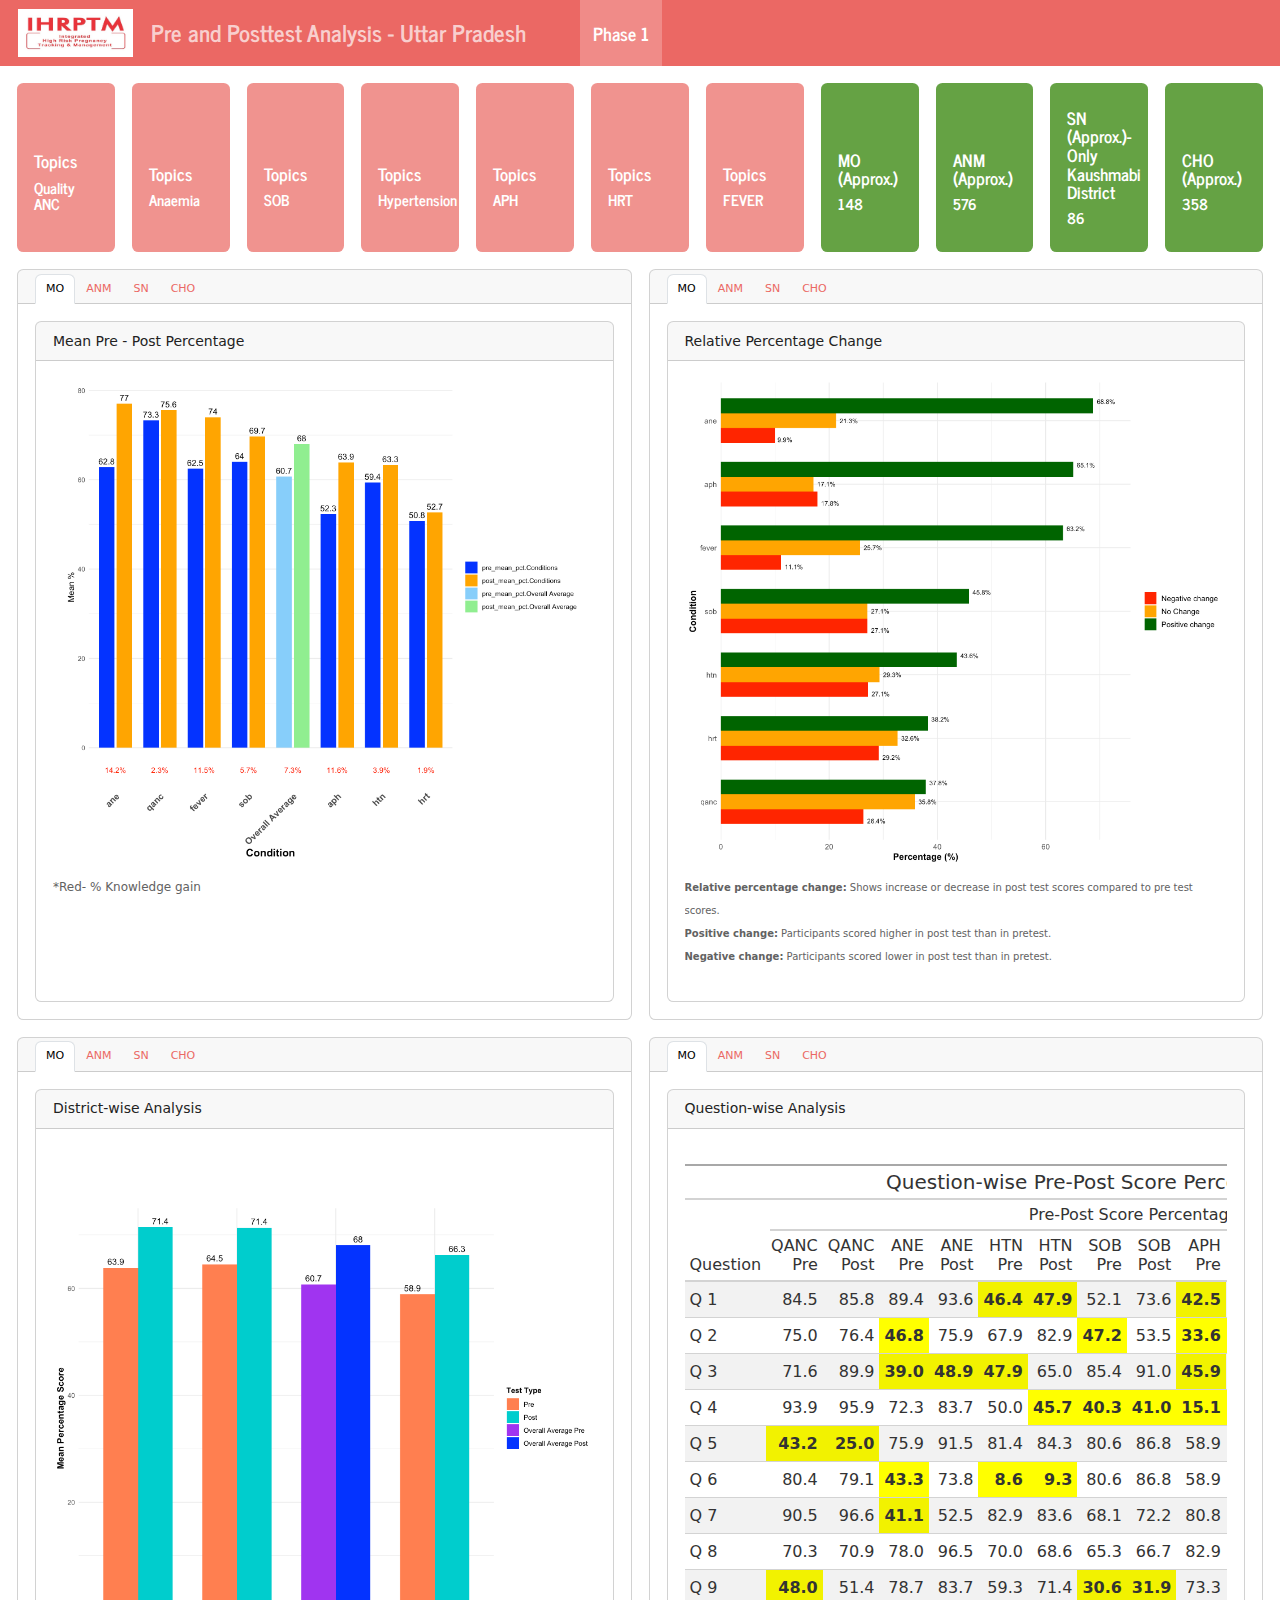
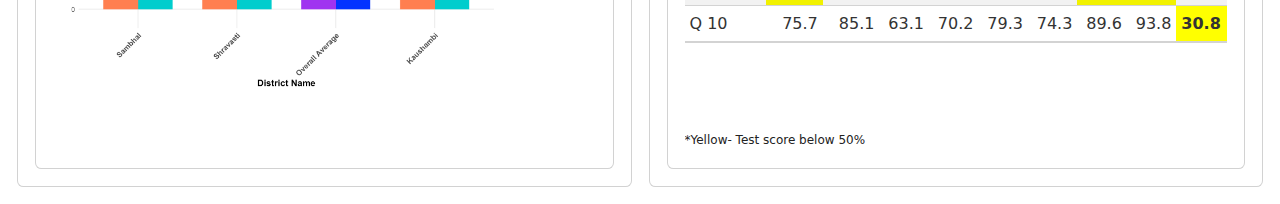
==== commit 1266a03d: "Add files via upload" ====
--- a/index.html
+++ b/index.html
@@ -345,7 +345,7 @@
 <div class="quarto-figure quarto-figure-center html-fill-item html-fill-container">
 <figure class="figure">
 <p><img src="index_files/figure-html/unnamed-chunk-20-1.png" class="img-fluid figure-img" width="960"></p>
-<figcaption><span style="font-size:12px;"><span style="font-weight:bold;">Relative percentage change:</span> Shows how much scores increased or decreased after training.<br><span style="font-weight:bold;">Positive change:</span> Means participants scored higher after training.<br> <span style="font-weight:bold;">Negative change:</span> Means scores dropped after training.</span></figcaption>
+<figcaption><span style="font-size:10px;"><span style="font-weight:bold;">Relative percentage change:</span> Shows increase or decrease in post test scores compared to pre test scores.<br><span style="font-weight:bold;">Positive change:</span> Participants scored higher in post test than in pretest.<br> <span style="font-weight:bold;">Negative change:</span> Participants scored lower in post test than in pretest.</span></figcaption>
 </figure>
 </div>
 </div>
@@ -368,7 +368,7 @@
 <div class="quarto-figure quarto-figure-center html-fill-item html-fill-container">
 <figure class="figure">
 <p><img src="index_files/figure-html/unnamed-chunk-21-1.png" class="img-fluid figure-img" width="960"></p>
-<figcaption><span style="font-size:12px;"><span style="font-weight:bold;">Relative percentage change:</span> Shows how much scores increased or decreased after training.<br><span style="font-weight:bold;">Positive change:</span> Means participants scored higher after training.<br> <span style="font-weight:bold;">Negative change:</span> Means scores dropped after training.</span></figcaption>
+<figcaption><span style="font-size:10px;"><span style="font-weight:bold;">Relative percentage change:</span> Shows increase or decrease in post test scores compared to pre test scores.<br><span style="font-weight:bold;">Positive change:</span> Participants scored higher in post test than in pretest.<br> <span style="font-weight:bold;">Negative change:</span> Participants scored lower in post test than in pretest.</span></figcaption>
 </figure>
 </div>
 </div>
@@ -391,7 +391,7 @@
 <div class="quarto-figure quarto-figure-center html-fill-item html-fill-container">
 <figure class="figure">
 <p><img src="index_files/figure-html/unnamed-chunk-22-1.png" class="img-fluid figure-img" width="960"></p>
-<figcaption><span style="font-size:12px;"><span style="font-weight:bold;">Relative percentage change:</span> Shows how much scores increased or decreased after training.<br><span style="font-weight:bold;">Positive change:</span> Means participants scored higher after training.<br> <span style="font-weight:bold;">Negative change:</span> Means scores dropped after training.</span></figcaption>
+<figcaption><span style="font-size:10px;"><span style="font-weight:bold;">Relative percentage change:</span> Shows increase or decrease in post test scores compared to pre test scores.<br><span style="font-weight:bold;">Positive change:</span> Participants scored higher in post test than in pretest.<br> <span style="font-weight:bold;">Negative change:</span> Participants scored lower in post test than in pretest.</span></figcaption>
 </figure>
 </div>
 </div>
@@ -414,7 +414,7 @@
 <div class="quarto-figure quarto-figure-center html-fill-item html-fill-container">
 <figure class="figure">
 <p><img src="index_files/figure-html/unnamed-chunk-23-1.png" class="img-fluid figure-img" width="960"></p>
-<figcaption><span style="font-size:12px;"><span style="font-weight:bold;">Relative percentage change:</span> Shows how much scores increased or decreased after training.<br><span style="font-weight:bold;">Positive change:</span> Means participants scored higher after training.<br> <span style="font-weight:bold;">Negative change:</span> Means scores dropped after training.</span></figcaption>
+<figcaption><span style="font-size:10px;"><span style="font-weight:bold;">Relative percentage change:</span> Shows increase or decrease in post test scores compared to pre test scores.<br><span style="font-weight:bold;">Positive change:</span> Participants scored higher in post test than in pretest.<br> <span style="font-weight:bold;">Negative change:</span> Participants scored lower in post test than in pretest.</span></figcaption>
 </figure>
 </div>
 </div>
@@ -536,23 +536,23 @@
 </div>
 <div class="card-body html-fill-item html-fill-container">
 <div class="cell-output-display html-fill-item html-fill-container">
-<div id="bfuocbfnrn" style="padding-left:0px;padding-right:0px;padding-top:10px;padding-bottom:10px;overflow-x:auto;overflow-y:auto;width:auto;height:auto;" class="html-fill-item html-fill-container">
-<style>#bfuocbfnrn table {
+<div id="jepjjefqvo" style="padding-left:0px;padding-right:0px;padding-top:10px;padding-bottom:10px;overflow-x:auto;overflow-y:auto;width:auto;height:auto;" class="html-fill-item html-fill-container">
+<style>#jepjjefqvo table {
   font-family: system-ui, 'Segoe UI', Roboto, Helvetica, Arial, sans-serif, 'Apple Color Emoji', 'Segoe UI Emoji', 'Segoe UI Symbol', 'Noto Color Emoji';
   -webkit-font-smoothing: antialiased;
   -moz-osx-font-smoothing: grayscale;
 }
 
-#bfuocbfnrn thead, #bfuocbfnrn tbody, #bfuocbfnrn tfoot, #bfuocbfnrn tr, #bfuocbfnrn td, #bfuocbfnrn th {
+#jepjjefqvo thead, #jepjjefqvo tbody, #jepjjefqvo tfoot, #jepjjefqvo tr, #jepjjefqvo td, #jepjjefqvo th {
   border-style: none;
 }
 
-#bfuocbfnrn p {
+#jepjjefqvo p {
   margin: 0;
   padding: 0;
 }
 
-#bfuocbfnrn .gt_table {
+#jepjjefqvo .gt_table {
   display: table;
   border-collapse: collapse;
   line-height: normal;
@@ -578,12 +578,12 @@
   border-left-color: #D3D3D3;
 }
 
-#bfuocbfnrn .gt_caption {
+#jepjjefqvo .gt_caption {
   padding-top: 4px;
   padding-bottom: 4px;
 }
 
-#bfuocbfnrn .gt_title {
+#jepjjefqvo .gt_title {
   color: #333333;
   font-size: 125%;
   font-weight: initial;
@@ -595,7 +595,7 @@
   border-bottom-width: 0;
 }
 
-#bfuocbfnrn .gt_subtitle {
+#jepjjefqvo .gt_subtitle {
   color: #333333;
   font-size: 85%;
   font-weight: initial;
@@ -607,7 +607,7 @@
   border-top-width: 0;
 }
 
-#bfuocbfnrn .gt_heading {
+#jepjjefqvo .gt_heading {
   background-color: #FFFFFF;
   text-align: center;
   border-bottom-color: #FFFFFF;
@@ -619,13 +619,13 @@
   border-right-color: #D3D3D3;
 }
 
-#bfuocbfnrn .gt_bottom_border {
+#jepjjefqvo .gt_bottom_border {
   border-bottom-style: solid;
   border-bottom-width: 2px;
   border-bottom-color: #D3D3D3;
 }
 
-#bfuocbfnrn .gt_col_headings {
+#jepjjefqvo .gt_col_headings {
   border-top-style: solid;
   border-top-width: 2px;
   border-top-color: #D3D3D3;
@@ -640,7 +640,7 @@
   border-right-color: #D3D3D3;
 }
 
-#bfuocbfnrn .gt_col_heading {
+#jepjjefqvo .gt_col_heading {
   color: #333333;
   background-color: #FFFFFF;
   font-size: 100%;
@@ -660,7 +660,7 @@
   overflow-x: hidden;
 }
 
-#bfuocbfnrn .gt_column_spanner_outer {
+#jepjjefqvo .gt_column_spanner_outer {
   color: #333333;
   background-color: #FFFFFF;
   font-size: 100%;
@@ -672,15 +672,15 @@
   padding-right: 4px;
 }
 
-#bfuocbfnrn .gt_column_spanner_outer:first-child {
+#jepjjefqvo .gt_column_spanner_outer:first-child {
   padding-left: 0;
 }
 
-#bfuocbfnrn .gt_column_spanner_outer:last-child {
+#jepjjefqvo .gt_column_spanner_outer:last-child {
   padding-right: 0;
 }
 
-#bfuocbfnrn .gt_column_spanner {
+#jepjjefqvo .gt_column_spanner {
   border-bottom-style: solid;
   border-bottom-width: 2px;
   border-bottom-color: #D3D3D3;
@@ -692,11 +692,11 @@
   width: 100%;
 }
 
-#bfuocbfnrn .gt_spanner_row {
+#jepjjefqvo .gt_spanner_row {
   border-bottom-style: hidden;
 }
 
-#bfuocbfnrn .gt_group_heading {
+#jepjjefqvo .gt_group_heading {
   padding-top: 8px;
   padding-bottom: 8px;
   padding-left: 5px;
@@ -722,7 +722,7 @@
   text-align: left;
 }
 
-#bfuocbfnrn .gt_empty_group_heading {
+#jepjjefqvo .gt_empty_group_heading {
   padding: 0.5px;
   color: #333333;
   background-color: #FFFFFF;
@@ -737,15 +737,15 @@
   vertical-align: middle;
 }
 
-#bfuocbfnrn .gt_from_md > :first-child {
+#jepjjefqvo .gt_from_md > :first-child {
   margin-top: 0;
 }
 
-#bfuocbfnrn .gt_from_md > :last-child {
+#jepjjefqvo .gt_from_md > :last-child {
   margin-bottom: 0;
 }
 
-#bfuocbfnrn .gt_row {
+#jepjjefqvo .gt_row {
   padding-top: 8px;
   padding-bottom: 8px;
   padding-left: 5px;
@@ -764,7 +764,7 @@
   overflow-x: hidden;
 }
 
-#bfuocbfnrn .gt_stub {
+#jepjjefqvo .gt_stub {
   color: #333333;
   background-color: #FFFFFF;
   font-size: 100%;
@@ -777,7 +777,7 @@
   padding-right: 5px;
 }
 
-#bfuocbfnrn .gt_stub_row_group {
+#jepjjefqvo .gt_stub_row_group {
   color: #333333;
   background-color: #FFFFFF;
   font-size: 100%;
@@ -791,15 +791,15 @@
   vertical-align: top;
 }
 
-#bfuocbfnrn .gt_row_group_first td {
+#jepjjefqvo .gt_row_group_first td {
   border-top-width: 2px;
 }
 
-#bfuocbfnrn .gt_row_group_first th {
+#jepjjefqvo .gt_row_group_first th {
   border-top-width: 2px;
 }
 
-#bfuocbfnrn .gt_summary_row {
+#jepjjefqvo .gt_summary_row {
   color: #333333;
   background-color: #FFFFFF;
   text-transform: inherit;
@@ -809,16 +809,16 @@
   padding-right: 5px;
 }
 
-#bfuocbfnrn .gt_first_summary_row {
+#jepjjefqvo .gt_first_summary_row {
   border-top-style: solid;
   border-top-color: #D3D3D3;
 }
 
-#bfuocbfnrn .gt_first_summary_row.thick {
+#jepjjefqvo .gt_first_summary_row.thick {
   border-top-width: 2px;
 }
 
-#bfuocbfnrn .gt_last_summary_row {
+#jepjjefqvo .gt_last_summary_row {
   padding-top: 8px;
   padding-bottom: 8px;
   padding-left: 5px;
@@ -828,7 +828,7 @@
   border-bottom-color: #D3D3D3;
 }
 
-#bfuocbfnrn .gt_grand_summary_row {
+#jepjjefqvo .gt_grand_summary_row {
   color: #333333;
   background-color: #FFFFFF;
   text-transform: inherit;
@@ -838,7 +838,7 @@
   padding-right: 5px;
 }
 
-#bfuocbfnrn .gt_first_grand_summary_row {
+#jepjjefqvo .gt_first_grand_summary_row {
   padding-top: 8px;
   padding-bottom: 8px;
   padding-left: 5px;
@@ -848,7 +848,7 @@
   border-top-color: #D3D3D3;
 }
 
-#bfuocbfnrn .gt_last_grand_summary_row_top {
+#jepjjefqvo .gt_last_grand_summary_row_top {
   padding-top: 8px;
   padding-bottom: 8px;
   padding-left: 5px;
@@ -858,11 +858,11 @@
   border-bottom-color: #D3D3D3;
 }
 
-#bfuocbfnrn .gt_striped {
+#jepjjefqvo .gt_striped {
   background-color: rgba(128, 128, 128, 0.05);
 }
 
-#bfuocbfnrn .gt_table_body {
+#jepjjefqvo .gt_table_body {
   border-top-style: solid;
   border-top-width: 2px;
   border-top-color: #D3D3D3;
@@ -871,7 +871,7 @@
   border-bottom-color: #D3D3D3;
 }
 
-#bfuocbfnrn .gt_footnotes {
+#jepjjefqvo .gt_footnotes {
   color: #333333;
   background-color: #FFFFFF;
   border-bottom-style: none;
@@ -885,7 +885,7 @@
   border-right-color: #D3D3D3;
 }
 
-#bfuocbfnrn .gt_footnote {
+#jepjjefqvo .gt_footnote {
   margin: 0px;
   font-size: 90%;
   padding-top: 4px;
@@ -894,7 +894,7 @@
   padding-right: 5px;
 }
 
-#bfuocbfnrn .gt_sourcenotes {
+#jepjjefqvo .gt_sourcenotes {
   color: #333333;
   background-color: #FFFFFF;
   border-bottom-style: none;
@@ -908,7 +908,7 @@
   border-right-color: #D3D3D3;
 }
 
-#bfuocbfnrn .gt_sourcenote {
+#jepjjefqvo .gt_sourcenote {
   font-size: 90%;
   padding-top: 4px;
   padding-bottom: 4px;
@@ -916,72 +916,72 @@
   padding-right: 5px;
 }
 
-#bfuocbfnrn .gt_left {
+#jepjjefqvo .gt_left {
   text-align: left;
 }
 
-#bfuocbfnrn .gt_center {
+#jepjjefqvo .gt_center {
   text-align: center;
 }
 
-#bfuocbfnrn .gt_right {
+#jepjjefqvo .gt_right {
   text-align: right;
   font-variant-numeric: tabular-nums;
 }
 
-#bfuocbfnrn .gt_font_normal {
+#jepjjefqvo .gt_font_normal {
   font-weight: normal;
 }
 
-#bfuocbfnrn .gt_font_bold {
+#jepjjefqvo .gt_font_bold {
   font-weight: bold;
 }
 
-#bfuocbfnrn .gt_font_italic {
+#jepjjefqvo .gt_font_italic {
   font-style: italic;
 }
 
-#bfuocbfnrn .gt_super {
+#jepjjefqvo .gt_super {
   font-size: 65%;
 }
 
-#bfuocbfnrn .gt_footnote_marks {
+#jepjjefqvo .gt_footnote_marks {
   font-size: 75%;
   vertical-align: 0.4em;
   position: initial;
 }
 
-#bfuocbfnrn .gt_asterisk {
+#jepjjefqvo .gt_asterisk {
   font-size: 100%;
   vertical-align: 0;
 }
 
-#bfuocbfnrn .gt_indent_1 {
+#jepjjefqvo .gt_indent_1 {
   text-indent: 5px;
 }
 
-#bfuocbfnrn .gt_indent_2 {
+#jepjjefqvo .gt_indent_2 {
   text-indent: 10px;
 }
 
-#bfuocbfnrn .gt_indent_3 {
+#jepjjefqvo .gt_indent_3 {
   text-indent: 15px;
 }
 
-#bfuocbfnrn .gt_indent_4 {
+#jepjjefqvo .gt_indent_4 {
   text-indent: 20px;
 }
 
-#bfuocbfnrn .gt_indent_5 {
+#jepjjefqvo .gt_indent_5 {
   text-indent: 25px;
 }
 
-#bfuocbfnrn .katex-display {
+#jepjjefqvo .katex-display {
   display: inline-flex !important;
   margin-bottom: 0.75em !important;
 }
 
-#bfuocbfnrn div.Reactable > div.rt-table > div.rt-thead > div.rt-tr.rt-tr-group-header > div.rt-th-group:after {
+#jepjjefqvo div.Reactable > div.rt-table > div.rt-thead > div.rt-tr.rt-tr-group-header > div.rt-th-group:after {
   height: 0px !important;
 }
 </style>
@@ -1224,23 +1224,23 @@
 </div>
 <div class="card-body html-fill-item html-fill-container">
 <div class="cell-output-display html-fill-item html-fill-container">
-<div id="nujjxhhhns" style="padding-left:0px;padding-right:0px;padding-top:10px;padding-bottom:10px;overflow-x:auto;overflow-y:auto;width:auto;height:auto;" class="html-fill-item html-fill-container">
-<style>#nujjxhhhns table {
+<div id="ttdzjdehpt" style="padding-left:0px;padding-right:0px;padding-top:10px;padding-bottom:10px;overflow-x:auto;overflow-y:auto;width:auto;height:auto;" class="html-fill-item html-fill-container">
+<style>#ttdzjdehpt table {
   font-family: system-ui, 'Segoe UI', Roboto, Helvetica, Arial, sans-serif, 'Apple Color Emoji', 'Segoe UI Emoji', 'Segoe UI Symbol', 'Noto Color Emoji';
   -webkit-font-smoothing: antialiased;
   -moz-osx-font-smoothing: grayscale;
 }
 
-#nujjxhhhns thead, #nujjxhhhns tbody, #nujjxhhhns tfoot, #nujjxhhhns tr, #nujjxhhhns td, #nujjxhhhns th {
+#ttdzjdehpt thead, #ttdzjdehpt tbody, #ttdzjdehpt tfoot, #ttdzjdehpt tr, #ttdzjdehpt td, #ttdzjdehpt th {
   border-style: none;
 }
 
-#nujjxhhhns p {
+#ttdzjdehpt p {
   margin: 0;
   padding: 0;
 }
 
-#nujjxhhhns .gt_table {
+#ttdzjdehpt .gt_table {
   display: table;
   border-collapse: collapse;
   line-height: normal;
@@ -1266,12 +1266,12 @@
   border-left-color: #D3D3D3;
 }
 
-#nujjxhhhns .gt_caption {
+#ttdzjdehpt .gt_caption {
   padding-top: 4px;
   padding-bottom: 4px;
 }
 
-#nujjxhhhns .gt_title {
+#ttdzjdehpt .gt_title {
   color: #333333;
   font-size: 125%;
   font-weight: initial;
@@ -1283,7 +1283,7 @@
   border-bottom-width: 0;
 }
 
-#nujjxhhhns .gt_subtitle {
+#ttdzjdehpt .gt_subtitle {
   color: #333333;
   font-size: 85%;
   font-weight: initial;
@@ -1295,7 +1295,7 @@
   border-top-width: 0;
 }
 
-#nujjxhhhns .gt_heading {
+#ttdzjdehpt .gt_heading {
   background-color: #FFFFFF;
   text-align: center;
   border-bottom-color: #FFFFFF;
@@ -1307,13 +1307,13 @@
   border-right-color: #D3D3D3;
 }
 
-#nujjxhhhns .gt_bottom_border {
+#ttdzjdehpt .gt_bottom_border {
   border-bottom-style: solid;
   border-bottom-width: 2px;
   border-bottom-color: #D3D3D3;
 }
 
-#nujjxhhhns .gt_col_headings {
+#ttdzjdehpt .gt_col_headings {
   border-top-style: solid;
   border-top-width: 2px;
   border-top-color: #D3D3D3;
@@ -1328,7 +1328,7 @@
   border-right-color: #D3D3D3;
 }
 
-#nujjxhhhns .gt_col_heading {
+#ttdzjdehpt .gt_col_heading {
   color: #333333;
   background-color: #FFFFFF;
   font-size: 100%;
@@ -1348,7 +1348,7 @@
   overflow-x: hidden;
 }
 
-#nujjxhhhns .gt_column_spanner_outer {
+#ttdzjdehpt .gt_column_spanner_outer {
   color: #333333;
   background-color: #FFFFFF;
   font-size: 100%;
@@ -1360,15 +1360,15 @@
   padding-right: 4px;
 }
 
-#nujjxhhhns .gt_column_spanner_outer:first-child {
+#ttdzjdehpt .gt_column_spanner_outer:first-child {
   padding-left: 0;
 }
 
-#nujjxhhhns .gt_column_spanner_outer:last-child {
+#ttdzjdehpt .gt_column_spanner_outer:last-child {
   padding-right: 0;
 }
 
-#nujjxhhhns .gt_column_spanner {
+#ttdzjdehpt .gt_column_spanner {
   border-bottom-style: solid;
   border-bottom-width: 2px;
   border-bottom-color: #D3D3D3;
@@ -1380,11 +1380,11 @@
   width: 100%;
 }
 
-#nujjxhhhns .gt_spanner_row {
+#ttdzjdehpt .gt_spanner_row {
   border-bottom-style: hidden;
 }
 
-#nujjxhhhns .gt_group_heading {
+#ttdzjdehpt .gt_group_heading {
   padding-top: 8px;
   padding-bottom: 8px;
   padding-left: 5px;
@@ -1410,7 +1410,7 @@
   text-align: left;
 }
 
-#nujjxhhhns .gt_empty_group_heading {
+#ttdzjdehpt .gt_empty_group_heading {
   padding: 0.5px;
   color: #333333;
   background-color: #FFFFFF;
@@ -1425,15 +1425,15 @@
   vertical-align: middle;
 }
 
-#nujjxhhhns .gt_from_md > :first-child {
+#ttdzjdehpt .gt_from_md > :first-child {
   margin-top: 0;
 }
 
-#nujjxhhhns .gt_from_md > :last-child {
+#ttdzjdehpt .gt_from_md > :last-child {
   margin-bottom: 0;
 }
 
-#nujjxhhhns .gt_row {
+#ttdzjdehpt .gt_row {
   padding-top: 8px;
   padding-bottom: 8px;
   padding-left: 5px;
@@ -1452,7 +1452,7 @@
   overflow-x: hidden;
 }
 
-#nujjxhhhns .gt_stub {
+#ttdzjdehpt .gt_stub {
   color: #333333;
   background-color: #FFFFFF;
   font-size: 100%;
@@ -1465,7 +1465,7 @@
   padding-right: 5px;
 }
 
-#nujjxhhhns .gt_stub_row_group {
+#ttdzjdehpt .gt_stub_row_group {
   color: #333333;
   background-color: #FFFFFF;
   font-size: 100%;
@@ -1479,15 +1479,15 @@
   vertical-align: top;
 }
 
-#nujjxhhhns .gt_row_group_first td {
+#ttdzjdehpt .gt_row_group_first td {
   border-top-width: 2px;
 }
 
-#nujjxhhhns .gt_row_group_first th {
+#ttdzjdehpt .gt_row_group_first th {
   border-top-width: 2px;
 }
 
-#nujjxhhhns .gt_summary_row {
+#ttdzjdehpt .gt_summary_row {
   color: #333333;
   background-color: #FFFFFF;
   text-transform: inherit;
@@ -1497,16 +1497,16 @@
   padding-right: 5px;
 }
 
-#nujjxhhhns .gt_first_summary_row {
+#ttdzjdehpt .gt_first_summary_row {
   border-top-style: solid;
   border-top-color: #D3D3D3;
 }
 
-#nujjxhhhns .gt_first_summary_row.thick {
+#ttdzjdehpt .gt_first_summary_row.thick {
   border-top-width: 2px;
 }
 
-#nujjxhhhns .gt_last_summary_row {
+#ttdzjdehpt .gt_last_summary_row {
   padding-top: 8px;
   padding-bottom: 8px;
   padding-left: 5px;
@@ -1516,7 +1516,7 @@
   border-bottom-color: #D3D3D3;
 }
 
-#nujjxhhhns .gt_grand_summary_row {
+#ttdzjdehpt .gt_grand_summary_row {
   color: #333333;
   background-color: #FFFFFF;
   text-transform: inherit;
@@ -1526,7 +1526,7 @@
   padding-right: 5px;
 }
 
-#nujjxhhhns .gt_first_grand_summary_row {
+#ttdzjdehpt .gt_first_grand_summary_row {
   padding-top: 8px;
   padding-bottom: 8px;
   padding-left: 5px;
@@ -1536,7 +1536,7 @@
   border-top-color: #D3D3D3;
 }
 
-#nujjxhhhns .gt_last_grand_summary_row_top {
+#ttdzjdehpt .gt_last_grand_summary_row_top {
   padding-top: 8px;
   padding-bottom: 8px;
   padding-left: 5px;
@@ -1546,11 +1546,11 @@
   border-bottom-color: #D3D3D3;
 }
 
-#nujjxhhhns .gt_striped {
+#ttdzjdehpt .gt_striped {
   background-color: rgba(128, 128, 128, 0.05);
 }
 
-#nujjxhhhns .gt_table_body {
+#ttdzjdehpt .gt_table_body {
   border-top-style: solid;
   border-top-width: 2px;
   border-top-color: #D3D3D3;
@@ -1559,7 +1559,7 @@
   border-bottom-color: #D3D3D3;
 }
 
-#nujjxhhhns .gt_footnotes {
+#ttdzjdehpt .gt_footnotes {
   color: #333333;
   background-color: #FFFFFF;
   border-bottom-style: none;
@@ -1573,7 +1573,7 @@
   border-right-color: #D3D3D3;
 }
 
-#nujjxhhhns .gt_footnote {
+#ttdzjdehpt .gt_footnote {
   margin: 0px;
   font-size: 90%;
   padding-top: 4px;
@@ -1582,7 +1582,7 @@
   padding-right: 5px;
 }
 
-#nujjxhhhns .gt_sourcenotes {
+#ttdzjdehpt .gt_sourcenotes {
   color: #333333;
   background-color: #FFFFFF;
   border-bottom-style: none;
@@ -1596,7 +1596,7 @@
   border-right-color: #D3D3D3;
 }
 
-#nujjxhhhns .gt_sourcenote {
+#ttdzjdehpt .gt_sourcenote {
   font-size: 90%;
   padding-top: 4px;
   padding-bottom: 4px;
@@ -1604,72 +1604,72 @@
   padding-right: 5px;
 }
 
-#nujjxhhhns .gt_left {
+#ttdzjdehpt .gt_left {
   text-align: left;
 }
 
-#nujjxhhhns .gt_center {
+#ttdzjdehpt .gt_center {
   text-align: center;
 }
 
-#nujjxhhhns .gt_right {
+#ttdzjdehpt .gt_right {
   text-align: right;
   font-variant-numeric: tabular-nums;
 }
 
-#nujjxhhhns .gt_font_normal {
+#ttdzjdehpt .gt_font_normal {
   font-weight: normal;
 }
 
-#nujjxhhhns .gt_font_bold {
+#ttdzjdehpt .gt_font_bold {
   font-weight: bold;
 }
 
-#nujjxhhhns .gt_font_italic {
+#ttdzjdehpt .gt_font_italic {
   font-style: italic;
 }
 
-#nujjxhhhns .gt_super {
+#ttdzjdehpt .gt_super {
   font-size: 65%;
 }
 
-#nujjxhhhns .gt_footnote_marks {
+#ttdzjdehpt .gt_footnote_marks {
   font-size: 75%;
   vertical-align: 0.4em;
   position: initial;
 }
 
-#nujjxhhhns .gt_asterisk {
+#ttdzjdehpt .gt_asterisk {
   font-size: 100%;
   vertical-align: 0;
 }
 
-#nujjxhhhns .gt_indent_1 {
+#ttdzjdehpt .gt_indent_1 {
   text-indent: 5px;
 }
 
-#nujjxhhhns .gt_indent_2 {
+#ttdzjdehpt .gt_indent_2 {
   text-indent: 10px;
 }
 
-#nujjxhhhns .gt_indent_3 {
+#ttdzjdehpt .gt_indent_3 {
   text-indent: 15px;
 }
 
-#nujjxhhhns .gt_indent_4 {
+#ttdzjdehpt .gt_indent_4 {
   text-indent: 20px;
 }
 
-#nujjxhhhns .gt_indent_5 {
+#ttdzjdehpt .gt_indent_5 {
   text-indent: 25px;
 }
 
-#nujjxhhhns .katex-display {
+#ttdzjdehpt .katex-display {
   display: inline-flex !important;
   margin-bottom: 0.75em !important;
 }
 
-#nujjxhhhns div.Reactable > div.rt-table > div.rt-thead > div.rt-tr.rt-tr-group-header > div.rt-th-group:after {
+#ttdzjdehpt div.Reactable > div.rt-table > div.rt-thead > div.rt-tr.rt-tr-group-header > div.rt-th-group:after {
   height: 0px !important;
 }
 </style>
@@ -1912,23 +1912,23 @@
 </div>
 <div class="card-body html-fill-item html-fill-container">
 <div class="cell-output-display html-fill-item html-fill-container">
-<div id="ezdhuaskwp" style="padding-left:0px;padding-right:0px;padding-top:10px;padding-bottom:10px;overflow-x:auto;overflow-y:auto;width:auto;height:auto;" class="html-fill-item html-fill-container">
-<style>#ezdhuaskwp table {
+<div id="oalkfnsvbw" style="padding-left:0px;padding-right:0px;padding-top:10px;padding-bottom:10px;overflow-x:auto;overflow-y:auto;width:auto;height:auto;" class="html-fill-item html-fill-container">
+<style>#oalkfnsvbw table {
   font-family: system-ui, 'Segoe UI', Roboto, Helvetica, Arial, sans-serif, 'Apple Color Emoji', 'Segoe UI Emoji', 'Segoe UI Symbol', 'Noto Color Emoji';
   -webkit-font-smoothing: antialiased;
   -moz-osx-font-smoothing: grayscale;
 }
 
-#ezdhuaskwp thead, #ezdhuaskwp tbody, #ezdhuaskwp tfoot, #ezdhuaskwp tr, #ezdhuaskwp td, #ezdhuaskwp th {
+#oalkfnsvbw thead, #oalkfnsvbw tbody, #oalkfnsvbw tfoot, #oalkfnsvbw tr, #oalkfnsvbw td, #oalkfnsvbw th {
   border-style: none;
 }
 
-#ezdhuaskwp p {
+#oalkfnsvbw p {
   margin: 0;
   padding: 0;
 }
 
-#ezdhuaskwp .gt_table {
+#oalkfnsvbw .gt_table {
   display: table;
   border-collapse: collapse;
   line-height: normal;
@@ -1954,12 +1954,12 @@
   border-left-color: #D3D3D3;
 }
 
-#ezdhuaskwp .gt_caption {
+#oalkfnsvbw .gt_caption {
   padding-top: 4px;
   padding-bottom: 4px;
 }
 
-#ezdhuaskwp .gt_title {
+#oalkfnsvbw .gt_title {
   color: #333333;
   font-size: 125%;
   font-weight: initial;
@@ -1971,7 +1971,7 @@
   border-bottom-width: 0;
 }
 
-#ezdhuaskwp .gt_subtitle {
+#oalkfnsvbw .gt_subtitle {
   color: #333333;
   font-size: 85%;
   font-weight: initial;
@@ -1983,7 +1983,7 @@
   border-top-width: 0;
 }
 
-#ezdhuaskwp .gt_heading {
+#oalkfnsvbw .gt_heading {
   background-color: #FFFFFF;
   text-align: center;
   border-bottom-color: #FFFFFF;
@@ -1995,13 +1995,13 @@
   border-right-color: #D3D3D3;
 }
 
-#ezdhuaskwp .gt_bottom_border {
+#oalkfnsvbw .gt_bottom_border {
   border-bottom-style: solid;
   border-bottom-width: 2px;
   border-bottom-color: #D3D3D3;
 }
 
-#ezdhuaskwp .gt_col_headings {
+#oalkfnsvbw .gt_col_headings {
   border-top-style: solid;
   border-top-width: 2px;
   border-top-color: #D3D3D3;
@@ -2016,7 +2016,7 @@
   border-right-color: #D3D3D3;
 }
 
-#ezdhuaskwp .gt_col_heading {
+#oalkfnsvbw .gt_col_heading {
   color: #333333;
   background-color: #FFFFFF;
   font-size: 100%;
@@ -2036,7 +2036,7 @@
   overflow-x: hidden;
 }
 
-#ezdhuaskwp .gt_column_spanner_outer {
+#oalkfnsvbw .gt_column_spanner_outer {
   color: #333333;
   background-color: #FFFFFF;
   font-size: 100%;
@@ -2048,15 +2048,15 @@
   padding-right: 4px;
 }
 
-#ezdhuaskwp .gt_column_spanner_outer:first-child {
+#oalkfnsvbw .gt_column_spanner_outer:first-child {
   padding-left: 0;
 }
 
-#ezdhuaskwp .gt_column_spanner_outer:last-child {
+#oalkfnsvbw .gt_column_spanner_outer:last-child {
   padding-right: 0;
 }
 
-#ezdhuaskwp .gt_column_spanner {
+#oalkfnsvbw .gt_column_spanner {
   border-bottom-style: solid;
   border-bottom-width: 2px;
   border-bottom-color: #D3D3D3;
@@ -2068,11 +2068,11 @@
   width: 100%;
 }
 
-#ezdhuaskwp .gt_spanner_row {
+#oalkfnsvbw .gt_spanner_row {
   border-bottom-style: hidden;
 }
 
-#ezdhuaskwp .gt_group_heading {
+#oalkfnsvbw .gt_group_heading {
   padding-top: 8px;
   padding-bottom: 8px;
   padding-left: 5px;
@@ -2098,7 +2098,7 @@
   text-align: left;
 }
 
-#ezdhuaskwp .gt_empty_group_heading {
+#oalkfnsvbw .gt_empty_group_heading {
   padding: 0.5px;
   color: #333333;
   background-color: #FFFFFF;
@@ -2113,15 +2113,15 @@
   vertical-align: middle;
 }
 
-#ezdhuaskwp .gt_from_md > :first-child {
+#oalkfnsvbw .gt_from_md > :first-child {
   margin-top: 0;
 }
 
-#ezdhuaskwp .gt_from_md > :last-child {
+#oalkfnsvbw .gt_from_md > :last-child {
   margin-bottom: 0;
 }
 
-#ezdhuaskwp .gt_row {
+#oalkfnsvbw .gt_row {
   padding-top: 8px;
   padding-bottom: 8px;
   padding-left: 5px;
@@ -2140,7 +2140,7 @@
   overflow-x: hidden;
 }
 
-#ezdhuaskwp .gt_stub {
+#oalkfnsvbw .gt_stub {
   color: #333333;
   background-color: #FFFFFF;
   font-size: 100%;
@@ -2153,7 +2153,7 @@
   padding-right: 5px;
 }
 
-#ezdhuaskwp .gt_stub_row_group {
+#oalkfnsvbw .gt_stub_row_group {
   color: #333333;
   background-color: #FFFFFF;
   font-size: 100%;
@@ -2167,15 +2167,15 @@
   vertical-align: top;
 }
 
-#ezdhuaskwp .gt_row_group_first td {
+#oalkfnsvbw .gt_row_group_first td {
   border-top-width: 2px;
 }
 
-#ezdhuaskwp .gt_row_group_first th {
+#oalkfnsvbw .gt_row_group_first th {
   border-top-width: 2px;
 }
 
-#ezdhuaskwp .gt_summary_row {
+#oalkfnsvbw .gt_summary_row {
   color: #333333;
   background-color: #FFFFFF;
   text-transform: inherit;
@@ -2185,16 +2185,16 @@
   padding-right: 5px;
 }
 
-#ezdhuaskwp .gt_first_summary_row {
+#oalkfnsvbw .gt_first_summary_row {
   border-top-style: solid;
   border-top-color: #D3D3D3;
 }
 
-#ezdhuaskwp .gt_first_summary_row.thick {
+#oalkfnsvbw .gt_first_summary_row.thick {
   border-top-width: 2px;
 }
 
-#ezdhuaskwp .gt_last_summary_row {
+#oalkfnsvbw .gt_last_summary_row {
   padding-top: 8px;
   padding-bottom: 8px;
   padding-left: 5px;
@@ -2204,7 +2204,7 @@
   border-bottom-color: #D3D3D3;
 }
 
-#ezdhuaskwp .gt_grand_summary_row {
+#oalkfnsvbw .gt_grand_summary_row {
   color: #333333;
   background-color: #FFFFFF;
   text-transform: inherit;
@@ -2214,7 +2214,7 @@
   padding-right: 5px;
 }
 
-#ezdhuaskwp .gt_first_grand_summary_row {
+#oalkfnsvbw .gt_first_grand_summary_row {
   padding-top: 8px;
   padding-bottom: 8px;
   padding-left: 5px;
@@ -2224,7 +2224,7 @@
   border-top-color: #D3D3D3;
 }
 
-#ezdhuaskwp .gt_last_grand_summary_row_top {
+#oalkfnsvbw .gt_last_grand_summary_row_top {
   padding-top: 8px;
   padding-bottom: 8px;
   padding-left: 5px;
@@ -2234,11 +2234,11 @@
   border-bottom-color: #D3D3D3;
 }
 
-#ezdhuaskwp .gt_striped {
+#oalkfnsvbw .gt_striped {
   background-color: rgba(128, 128, 128, 0.05);
 }
 
-#ezdhuaskwp .gt_table_body {
+#oalkfnsvbw .gt_table_body {
   border-top-style: solid;
   border-top-width: 2px;
   border-top-color: #D3D3D3;
@@ -2247,7 +2247,7 @@
   border-bottom-color: #D3D3D3;
 }
 
-#ezdhuaskwp .gt_footnotes {
+#oalkfnsvbw .gt_footnotes {
   color: #333333;
   background-color: #FFFFFF;
   border-bottom-style: none;
@@ -2261,7 +2261,7 @@
   border-right-color: #D3D3D3;
 }
 
-#ezdhuaskwp .gt_footnote {
+#oalkfnsvbw .gt_footnote {
   margin: 0px;
   font-size: 90%;
   padding-top: 4px;
@@ -2270,7 +2270,7 @@
   padding-right: 5px;
 }
 
-#ezdhuaskwp .gt_sourcenotes {
+#oalkfnsvbw .gt_sourcenotes {
   color: #333333;
   background-color: #FFFFFF;
   border-bottom-style: none;
@@ -2284,7 +2284,7 @@
   border-right-color: #D3D3D3;
 }
 
-#ezdhuaskwp .gt_sourcenote {
+#oalkfnsvbw .gt_sourcenote {
   font-size: 90%;
   padding-top: 4px;
   padding-bottom: 4px;
@@ -2292,72 +2292,72 @@
   padding-right: 5px;
 }
 
-#ezdhuaskwp .gt_left {
+#oalkfnsvbw .gt_left {
   text-align: left;
 }
 
-#ezdhuaskwp .gt_center {
+#oalkfnsvbw .gt_center {
   text-align: center;
 }
 
-#ezdhuaskwp .gt_right {
+#oalkfnsvbw .gt_right {
   text-align: right;
   font-variant-numeric: tabular-nums;
 }
 
-#ezdhuaskwp .gt_font_normal {
+#oalkfnsvbw .gt_font_normal {
   font-weight: normal;
 }
 
-#ezdhuaskwp .gt_font_bold {
+#oalkfnsvbw .gt_font_bold {
   font-weight: bold;
 }
 
-#ezdhuaskwp .gt_font_italic {
+#oalkfnsvbw .gt_font_italic {
   font-style: italic;
 }
 
-#ezdhuaskwp .gt_super {
+#oalkfnsvbw .gt_super {
   font-size: 65%;
 }
 
-#ezdhuaskwp .gt_footnote_marks {
+#oalkfnsvbw .gt_footnote_marks {
   font-size: 75%;
   vertical-align: 0.4em;
   position: initial;
 }
 
-#ezdhuaskwp .gt_asterisk {
+#oalkfnsvbw .gt_asterisk {
   font-size: 100%;
   vertical-align: 0;
 }
 
-#ezdhuaskwp .gt_indent_1 {
+#oalkfnsvbw .gt_indent_1 {
   text-indent: 5px;
 }
 
-#ezdhuaskwp .gt_indent_2 {
+#oalkfnsvbw .gt_indent_2 {
   text-indent: 10px;
 }
 
-#ezdhuaskwp .gt_indent_3 {
+#oalkfnsvbw .gt_indent_3 {
   text-indent: 15px;
 }
 
-#ezdhuaskwp .gt_indent_4 {
+#oalkfnsvbw .gt_indent_4 {
   text-indent: 20px;
 }
 
-#ezdhuaskwp .gt_indent_5 {
+#oalkfnsvbw .gt_indent_5 {
   text-indent: 25px;
 }
 
-#ezdhuaskwp .katex-display {
+#oalkfnsvbw .katex-display {
   display: inline-flex !important;
   margin-bottom: 0.75em !important;
 }
 
-#ezdhuaskwp div.Reactable > div.rt-table > div.rt-thead > div.rt-tr.rt-tr-group-header > div.rt-th-group:after {
+#oalkfnsvbw div.Reactable > div.rt-table > div.rt-thead > div.rt-tr.rt-tr-group-header > div.rt-th-group:after {
   height: 0px !important;
 }
 </style>
@@ -2600,23 +2600,23 @@
 </div>
 <div class="card-body html-fill-item html-fill-container">
 <div class="cell-output-display html-fill-item html-fill-container">
-<div id="trzrnetbwm" style="padding-left:0px;padding-right:0px;padding-top:10px;padding-bottom:10px;overflow-x:auto;overflow-y:auto;width:auto;height:auto;" class="html-fill-item html-fill-container">
-<style>#trzrnetbwm table {
+<div id="pnebwnemle" style="padding-left:0px;padding-right:0px;padding-top:10px;padding-bottom:10px;overflow-x:auto;overflow-y:auto;width:auto;height:auto;" class="html-fill-item html-fill-container">
+<style>#pnebwnemle table {
   font-family: system-ui, 'Segoe UI', Roboto, Helvetica, Arial, sans-serif, 'Apple Color Emoji', 'Segoe UI Emoji', 'Segoe UI Symbol', 'Noto Color Emoji';
   -webkit-font-smoothing: antialiased;
   -moz-osx-font-smoothing: grayscale;
 }
 
-#trzrnetbwm thead, #trzrnetbwm tbody, #trzrnetbwm tfoot, #trzrnetbwm tr, #trzrnetbwm td, #trzrnetbwm th {
+#pnebwnemle thead, #pnebwnemle tbody, #pnebwnemle tfoot, #pnebwnemle tr, #pnebwnemle td, #pnebwnemle th {
   border-style: none;
 }
 
-#trzrnetbwm p {
+#pnebwnemle p {
   margin: 0;
   padding: 0;
 }
 
-#trzrnetbwm .gt_table {
+#pnebwnemle .gt_table {
   display: table;
   border-collapse: collapse;
   line-height: normal;
@@ -2642,12 +2642,12 @@
   border-left-color: #D3D3D3;
 }
 
-#trzrnetbwm .gt_caption {
+#pnebwnemle .gt_caption {
   padding-top: 4px;
   padding-bottom: 4px;
 }
 
-#trzrnetbwm .gt_title {
+#pnebwnemle .gt_title {
   color: #333333;
   font-size: 125%;
   font-weight: initial;
@@ -2659,7 +2659,7 @@
   border-bottom-width: 0;
 }
 
-#trzrnetbwm .gt_subtitle {
+#pnebwnemle .gt_subtitle {
   color: #333333;
   font-size: 85%;
   font-weight: initial;
@@ -2671,7 +2671,7 @@
   border-top-width: 0;
 }
 
-#trzrnetbwm .gt_heading {
+#pnebwnemle .gt_heading {
   background-color: #FFFFFF;
   text-align: center;
   border-bottom-color: #FFFFFF;
@@ -2683,13 +2683,13 @@
   border-right-color: #D3D3D3;
 }
 
-#trzrnetbwm .gt_bottom_border {
+#pnebwnemle .gt_bottom_border {
   border-bottom-style: solid;
   border-bottom-width: 2px;
   border-bottom-color: #D3D3D3;
 }
 
-#trzrnetbwm .gt_col_headings {
+#pnebwnemle .gt_col_headings {
   border-top-style: solid;
   border-top-width: 2px;
   border-top-color: #D3D3D3;
@@ -2704,7 +2704,7 @@
   border-right-color: #D3D3D3;
 }
 
-#trzrnetbwm .gt_col_heading {
+#pnebwnemle .gt_col_heading {
   color: #333333;
   background-color: #FFFFFF;
   font-size: 100%;
@@ -2724,7 +2724,7 @@
   overflow-x: hidden;
 }
 
-#trzrnetbwm .gt_column_spanner_outer {
+#pnebwnemle .gt_column_spanner_outer {
   color: #333333;
   background-color: #FFFFFF;
   font-size: 100%;
@@ -2736,15 +2736,15 @@
   padding-right: 4px;
 }
 
-#trzrnetbwm .gt_column_spanner_outer:first-child {
+#pnebwnemle .gt_column_spanner_outer:first-child {
   padding-left: 0;
 }
 
-#trzrnetbwm .gt_column_spanner_outer:last-child {
+#pnebwnemle .gt_column_spanner_outer:last-child {
   padding-right: 0;
 }
 
-#trzrnetbwm .gt_column_spanner {
+#pnebwnemle .gt_column_spanner {
   border-bottom-style: solid;
   border-bottom-width: 2px;
   border-bottom-color: #D3D3D3;
@@ -2756,11 +2756,11 @@
   width: 100%;
 }
 
-#trzrnetbwm .gt_spanner_row {
+#pnebwnemle .gt_spanner_row {
   border-bottom-style: hidden;
 }
 
-#trzrnetbwm .gt_group_heading {
+#pnebwnemle .gt_group_heading {
   padding-top: 8px;
   padding-bottom: 8px;
   padding-left: 5px;
@@ -2786,7 +2786,7 @@
   text-align: left;
 }
 
-#trzrnetbwm .gt_empty_group_heading {
+#pnebwnemle .gt_empty_group_heading {
   padding: 0.5px;
   color: #333333;
   background-color: #FFFFFF;
@@ -2801,15 +2801,15 @@
   vertical-align: middle;
 }
 
-#trzrnetbwm .gt_from_md > :first-child {
+#pnebwnemle .gt_from_md > :first-child {
   margin-top: 0;
 }
 
-#trzrnetbwm .gt_from_md > :last-child {
+#pnebwnemle .gt_from_md > :last-child {
   margin-bottom: 0;
 }
 
-#trzrnetbwm .gt_row {
+#pnebwnemle .gt_row {
   padding-top: 8px;
   padding-bottom: 8px;
   padding-left: 5px;
@@ -2828,7 +2828,7 @@
   overflow-x: hidden;
 }
 
-#trzrnetbwm .gt_stub {
+#pnebwnemle .gt_stub {
   color: #333333;
   background-color: #FFFFFF;
   font-size: 100%;
@@ -2841,7 +2841,7 @@
   padding-right: 5px;
 }
 
-#trzrnetbwm .gt_stub_row_group {
+#pnebwnemle .gt_stub_row_group {
   color: #333333;
   background-color: #FFFFFF;
   font-size: 100%;
@@ -2855,15 +2855,15 @@
   vertical-align: top;
 }
 
-#trzrnetbwm .gt_row_group_first td {
+#pnebwnemle .gt_row_group_first td {
   border-top-width: 2px;
 }
 
-#trzrnetbwm .gt_row_group_first th {
+#pnebwnemle .gt_row_group_first th {
   border-top-width: 2px;
 }
 
-#trzrnetbwm .gt_summary_row {
+#pnebwnemle .gt_summary_row {
   color: #333333;
   background-color: #FFFFFF;
   text-transform: inherit;
@@ -2873,16 +2873,16 @@
   padding-right: 5px;
 }
 
-#trzrnetbwm .gt_first_summary_row {
+#pnebwnemle .gt_first_summary_row {
   border-top-style: solid;
   border-top-color: #D3D3D3;
 }
 
-#trzrnetbwm .gt_first_summary_row.thick {
+#pnebwnemle .gt_first_summary_row.thick {
   border-top-width: 2px;
 }
 
-#trzrnetbwm .gt_last_summary_row {
+#pnebwnemle .gt_last_summary_row {
   padding-top: 8px;
   padding-bottom: 8px;
   padding-left: 5px;
@@ -2892,7 +2892,7 @@
   border-bottom-color: #D3D3D3;
 }
 
-#trzrnetbwm .gt_grand_summary_row {
+#pnebwnemle .gt_grand_summary_row {
   color: #333333;
   background-color: #FFFFFF;
   text-transform: inherit;
@@ -2902,7 +2902,7 @@
   padding-right: 5px;
 }
 
-#trzrnetbwm .gt_first_grand_summary_row {
+#pnebwnemle .gt_first_grand_summary_row {
   padding-top: 8px;
   padding-bottom: 8px;
   padding-left: 5px;
@@ -2912,7 +2912,7 @@
   border-top-color: #D3D3D3;
 }
 
-#trzrnetbwm .gt_last_grand_summary_row_top {
+#pnebwnemle .gt_last_grand_summary_row_top {
   padding-top: 8px;
   padding-bottom: 8px;
   padding-left: 5px;
@@ -2922,11 +2922,11 @@
   border-bottom-color: #D3D3D3;
 }
 
-#trzrnetbwm .gt_striped {
+#pnebwnemle .gt_striped {
   background-color: rgba(128, 128, 128, 0.05);
 }
 
-#trzrnetbwm .gt_table_body {
+#pnebwnemle .gt_table_body {
   border-top-style: solid;
   border-top-width: 2px;
   border-top-color: #D3D3D3;
@@ -2935,7 +2935,7 @@
   border-bottom-color: #D3D3D3;
 }
 
-#trzrnetbwm .gt_footnotes {
+#pnebwnemle .gt_footnotes {
   color: #333333;
   background-color: #FFFFFF;
   border-bottom-style: none;
@@ -2949,7 +2949,7 @@
   border-right-color: #D3D3D3;
 }
 
-#trzrnetbwm .gt_footnote {
+#pnebwnemle .gt_footnote {
   margin: 0px;
   font-size: 90%;
   padding-top: 4px;
@@ -2958,7 +2958,7 @@
   padding-right: 5px;
 }
 
-#trzrnetbwm .gt_sourcenotes {
+#pnebwnemle .gt_sourcenotes {
   color: #333333;
   background-color: #FFFFFF;
   border-bottom-style: none;
@@ -2972,7 +2972,7 @@
   border-right-color: #D3D3D3;
 }
 
-#trzrnetbwm .gt_sourcenote {
+#pnebwnemle .gt_sourcenote {
   font-size: 90%;
   padding-top: 4px;
   padding-bottom: 4px;
@@ -2980,72 +2980,72 @@
   padding-right: 5px;
 }
 
-#trzrnetbwm .gt_left {
+#pnebwnemle .gt_left {
   text-align: left;
 }
 
-#trzrnetbwm .gt_center {
+#pnebwnemle .gt_center {
   text-align: center;
 }
 
-#trzrnetbwm .gt_right {
+#pnebwnemle .gt_right {
   text-align: right;
   font-variant-numeric: tabular-nums;
 }
 
-#trzrnetbwm .gt_font_normal {
+#pnebwnemle .gt_font_normal {
   font-weight: normal;
 }
 
-#trzrnetbwm .gt_font_bold {
+#pnebwnemle .gt_font_bold {
   font-weight: bold;
 }
 
-#trzrnetbwm .gt_font_italic {
+#pnebwnemle .gt_font_italic {
   font-style: italic;
 }
 
-#trzrnetbwm .gt_super {
+#pnebwnemle .gt_super {
   font-size: 65%;
 }
 
-#trzrnetbwm .gt_footnote_marks {
+#pnebwnemle .gt_footnote_marks {
   font-size: 75%;
   vertical-align: 0.4em;
   position: initial;
 }
 
-#trzrnetbwm .gt_asterisk {
+#pnebwnemle .gt_asterisk {
   font-size: 100%;
   vertical-align: 0;
 }
 
-#trzrnetbwm .gt_indent_1 {
+#pnebwnemle .gt_indent_1 {
   text-indent: 5px;
 }
 
-#trzrnetbwm .gt_indent_2 {
+#pnebwnemle .gt_indent_2 {
   text-indent: 10px;
 }
 
-#trzrnetbwm .gt_indent_3 {
+#pnebwnemle .gt_indent_3 {
   text-indent: 15px;
 }
 
-#trzrnetbwm .gt_indent_4 {
+#pnebwnemle .gt_indent_4 {
   text-indent: 20px;
 }
 
-#trzrnetbwm .gt_indent_5 {
+#pnebwnemle .gt_indent_5 {
   text-indent: 25px;
 }
 
-#trzrnetbwm .katex-display {
+#pnebwnemle .katex-display {
   display: inline-flex !important;
   margin-bottom: 0.75em !important;
 }
 
-#trzrnetbwm div.Reactable > div.rt-table > div.rt-thead > div.rt-tr.rt-tr-group-header > div.rt-th-group:after {
+#pnebwnemle div.Reactable > div.rt-table > div.rt-thead > div.rt-tr.rt-tr-group-header > div.rt-th-group:after {
   height: 0px !important;
 }
 </style>
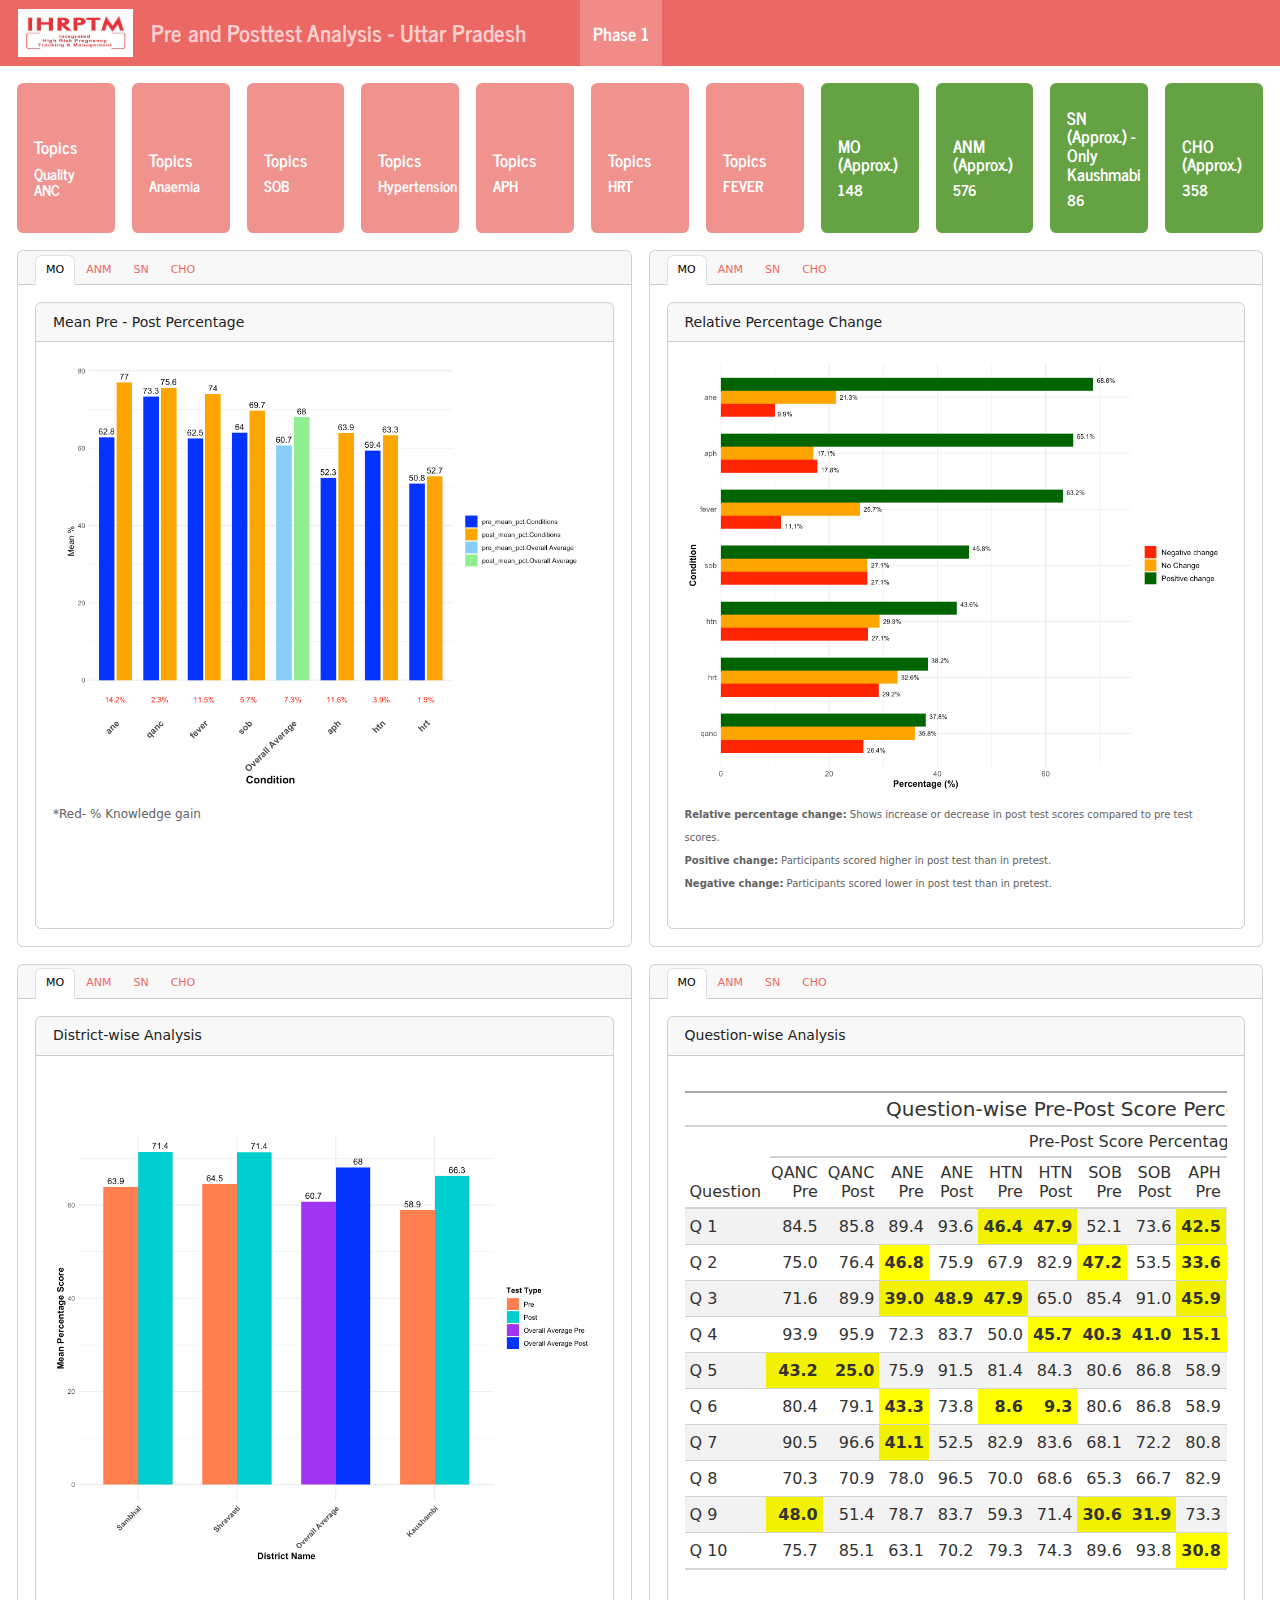
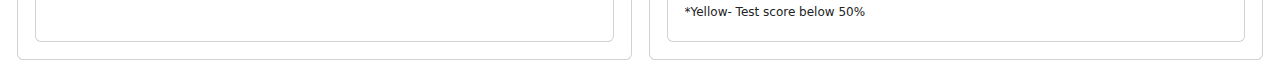
==== commit cab20d92: "Add files via upload" ====
--- a/index.html
+++ b/index.html
@@ -196,7 +196,7 @@
 <div class="html-fill-item html-fill-container value-box-grid">
 <div class="value-box-area">
 <p class="value-box-title">
-SN (Approx.)- Only Kaushmabi District
+SN (Approx.) - Only Kaushmabi
 </p>
 <p class="value-box-value">
 86
@@ -536,23 +536,23 @@
 </div>
 <div class="card-body html-fill-item html-fill-container">
 <div class="cell-output-display html-fill-item html-fill-container">
-<div id="jepjjefqvo" style="padding-left:0px;padding-right:0px;padding-top:10px;padding-bottom:10px;overflow-x:auto;overflow-y:auto;width:auto;height:auto;" class="html-fill-item html-fill-container">
-<style>#jepjjefqvo table {
+<div id="hohrqbohuh" style="padding-left:0px;padding-right:0px;padding-top:10px;padding-bottom:10px;overflow-x:auto;overflow-y:auto;width:auto;height:auto;" class="html-fill-item html-fill-container">
+<style>#hohrqbohuh table {
   font-family: system-ui, 'Segoe UI', Roboto, Helvetica, Arial, sans-serif, 'Apple Color Emoji', 'Segoe UI Emoji', 'Segoe UI Symbol', 'Noto Color Emoji';
   -webkit-font-smoothing: antialiased;
   -moz-osx-font-smoothing: grayscale;
 }
 
-#jepjjefqvo thead, #jepjjefqvo tbody, #jepjjefqvo tfoot, #jepjjefqvo tr, #jepjjefqvo td, #jepjjefqvo th {
+#hohrqbohuh thead, #hohrqbohuh tbody, #hohrqbohuh tfoot, #hohrqbohuh tr, #hohrqbohuh td, #hohrqbohuh th {
   border-style: none;
 }
 
-#jepjjefqvo p {
+#hohrqbohuh p {
   margin: 0;
   padding: 0;
 }
 
-#jepjjefqvo .gt_table {
+#hohrqbohuh .gt_table {
   display: table;
   border-collapse: collapse;
   line-height: normal;
@@ -578,12 +578,12 @@
   border-left-color: #D3D3D3;
 }
 
-#jepjjefqvo .gt_caption {
+#hohrqbohuh .gt_caption {
   padding-top: 4px;
   padding-bottom: 4px;
 }
 
-#jepjjefqvo .gt_title {
+#hohrqbohuh .gt_title {
   color: #333333;
   font-size: 125%;
   font-weight: initial;
@@ -595,7 +595,7 @@
   border-bottom-width: 0;
 }
 
-#jepjjefqvo .gt_subtitle {
+#hohrqbohuh .gt_subtitle {
   color: #333333;
   font-size: 85%;
   font-weight: initial;
@@ -607,7 +607,7 @@
   border-top-width: 0;
 }
 
-#jepjjefqvo .gt_heading {
+#hohrqbohuh .gt_heading {
   background-color: #FFFFFF;
   text-align: center;
   border-bottom-color: #FFFFFF;
@@ -619,13 +619,13 @@
   border-right-color: #D3D3D3;
 }
 
-#jepjjefqvo .gt_bottom_border {
+#hohrqbohuh .gt_bottom_border {
   border-bottom-style: solid;
   border-bottom-width: 2px;
   border-bottom-color: #D3D3D3;
 }
 
-#jepjjefqvo .gt_col_headings {
+#hohrqbohuh .gt_col_headings {
   border-top-style: solid;
   border-top-width: 2px;
   border-top-color: #D3D3D3;
@@ -640,7 +640,7 @@
   border-right-color: #D3D3D3;
 }
 
-#jepjjefqvo .gt_col_heading {
+#hohrqbohuh .gt_col_heading {
   color: #333333;
   background-color: #FFFFFF;
   font-size: 100%;
@@ -660,7 +660,7 @@
   overflow-x: hidden;
 }
 
-#jepjjefqvo .gt_column_spanner_outer {
+#hohrqbohuh .gt_column_spanner_outer {
   color: #333333;
   background-color: #FFFFFF;
   font-size: 100%;
@@ -672,15 +672,15 @@
   padding-right: 4px;
 }
 
-#jepjjefqvo .gt_column_spanner_outer:first-child {
+#hohrqbohuh .gt_column_spanner_outer:first-child {
   padding-left: 0;
 }
 
-#jepjjefqvo .gt_column_spanner_outer:last-child {
+#hohrqbohuh .gt_column_spanner_outer:last-child {
   padding-right: 0;
 }
 
-#jepjjefqvo .gt_column_spanner {
+#hohrqbohuh .gt_column_spanner {
   border-bottom-style: solid;
   border-bottom-width: 2px;
   border-bottom-color: #D3D3D3;
@@ -692,11 +692,11 @@
   width: 100%;
 }
 
-#jepjjefqvo .gt_spanner_row {
+#hohrqbohuh .gt_spanner_row {
   border-bottom-style: hidden;
 }
 
-#jepjjefqvo .gt_group_heading {
+#hohrqbohuh .gt_group_heading {
   padding-top: 8px;
   padding-bottom: 8px;
   padding-left: 5px;
@@ -722,7 +722,7 @@
   text-align: left;
 }
 
-#jepjjefqvo .gt_empty_group_heading {
+#hohrqbohuh .gt_empty_group_heading {
   padding: 0.5px;
   color: #333333;
   background-color: #FFFFFF;
@@ -737,15 +737,15 @@
   vertical-align: middle;
 }
 
-#jepjjefqvo .gt_from_md > :first-child {
+#hohrqbohuh .gt_from_md > :first-child {
   margin-top: 0;
 }
 
-#jepjjefqvo .gt_from_md > :last-child {
+#hohrqbohuh .gt_from_md > :last-child {
   margin-bottom: 0;
 }
 
-#jepjjefqvo .gt_row {
+#hohrqbohuh .gt_row {
   padding-top: 8px;
   padding-bottom: 8px;
   padding-left: 5px;
@@ -764,7 +764,7 @@
   overflow-x: hidden;
 }
 
-#jepjjefqvo .gt_stub {
+#hohrqbohuh .gt_stub {
   color: #333333;
   background-color: #FFFFFF;
   font-size: 100%;
@@ -777,7 +777,7 @@
   padding-right: 5px;
 }
 
-#jepjjefqvo .gt_stub_row_group {
+#hohrqbohuh .gt_stub_row_group {
   color: #333333;
   background-color: #FFFFFF;
   font-size: 100%;
@@ -791,15 +791,15 @@
   vertical-align: top;
 }
 
-#jepjjefqvo .gt_row_group_first td {
+#hohrqbohuh .gt_row_group_first td {
   border-top-width: 2px;
 }
 
-#jepjjefqvo .gt_row_group_first th {
+#hohrqbohuh .gt_row_group_first th {
   border-top-width: 2px;
 }
 
-#jepjjefqvo .gt_summary_row {
+#hohrqbohuh .gt_summary_row {
   color: #333333;
   background-color: #FFFFFF;
   text-transform: inherit;
@@ -809,16 +809,16 @@
   padding-right: 5px;
 }
 
-#jepjjefqvo .gt_first_summary_row {
+#hohrqbohuh .gt_first_summary_row {
   border-top-style: solid;
   border-top-color: #D3D3D3;
 }
 
-#jepjjefqvo .gt_first_summary_row.thick {
+#hohrqbohuh .gt_first_summary_row.thick {
   border-top-width: 2px;
 }
 
-#jepjjefqvo .gt_last_summary_row {
+#hohrqbohuh .gt_last_summary_row {
   padding-top: 8px;
   padding-bottom: 8px;
   padding-left: 5px;
@@ -828,7 +828,7 @@
   border-bottom-color: #D3D3D3;
 }
 
-#jepjjefqvo .gt_grand_summary_row {
+#hohrqbohuh .gt_grand_summary_row {
   color: #333333;
   background-color: #FFFFFF;
   text-transform: inherit;
@@ -838,7 +838,7 @@
   padding-right: 5px;
 }
 
-#jepjjefqvo .gt_first_grand_summary_row {
+#hohrqbohuh .gt_first_grand_summary_row {
   padding-top: 8px;
   padding-bottom: 8px;
   padding-left: 5px;
@@ -848,7 +848,7 @@
   border-top-color: #D3D3D3;
 }
 
-#jepjjefqvo .gt_last_grand_summary_row_top {
+#hohrqbohuh .gt_last_grand_summary_row_top {
   padding-top: 8px;
   padding-bottom: 8px;
   padding-left: 5px;
@@ -858,11 +858,11 @@
   border-bottom-color: #D3D3D3;
 }
 
-#jepjjefqvo .gt_striped {
+#hohrqbohuh .gt_striped {
   background-color: rgba(128, 128, 128, 0.05);
 }
 
-#jepjjefqvo .gt_table_body {
+#hohrqbohuh .gt_table_body {
   border-top-style: solid;
   border-top-width: 2px;
   border-top-color: #D3D3D3;
@@ -871,7 +871,7 @@
   border-bottom-color: #D3D3D3;
 }
 
-#jepjjefqvo .gt_footnotes {
+#hohrqbohuh .gt_footnotes {
   color: #333333;
   background-color: #FFFFFF;
   border-bottom-style: none;
@@ -885,7 +885,7 @@
   border-right-color: #D3D3D3;
 }
 
-#jepjjefqvo .gt_footnote {
+#hohrqbohuh .gt_footnote {
   margin: 0px;
   font-size: 90%;
   padding-top: 4px;
@@ -894,7 +894,7 @@
   padding-right: 5px;
 }
 
-#jepjjefqvo .gt_sourcenotes {
+#hohrqbohuh .gt_sourcenotes {
   color: #333333;
   background-color: #FFFFFF;
   border-bottom-style: none;
@@ -908,7 +908,7 @@
   border-right-color: #D3D3D3;
 }
 
-#jepjjefqvo .gt_sourcenote {
+#hohrqbohuh .gt_sourcenote {
   font-size: 90%;
   padding-top: 4px;
   padding-bottom: 4px;
@@ -916,72 +916,72 @@
   padding-right: 5px;
 }
 
-#jepjjefqvo .gt_left {
+#hohrqbohuh .gt_left {
   text-align: left;
 }
 
-#jepjjefqvo .gt_center {
+#hohrqbohuh .gt_center {
   text-align: center;
 }
 
-#jepjjefqvo .gt_right {
+#hohrqbohuh .gt_right {
   text-align: right;
   font-variant-numeric: tabular-nums;
 }
 
-#jepjjefqvo .gt_font_normal {
+#hohrqbohuh .gt_font_normal {
   font-weight: normal;
 }
 
-#jepjjefqvo .gt_font_bold {
+#hohrqbohuh .gt_font_bold {
   font-weight: bold;
 }
 
-#jepjjefqvo .gt_font_italic {
+#hohrqbohuh .gt_font_italic {
   font-style: italic;
 }
 
-#jepjjefqvo .gt_super {
+#hohrqbohuh .gt_super {
   font-size: 65%;
 }
 
-#jepjjefqvo .gt_footnote_marks {
+#hohrqbohuh .gt_footnote_marks {
   font-size: 75%;
   vertical-align: 0.4em;
   position: initial;
 }
 
-#jepjjefqvo .gt_asterisk {
+#hohrqbohuh .gt_asterisk {
   font-size: 100%;
   vertical-align: 0;
 }
 
-#jepjjefqvo .gt_indent_1 {
+#hohrqbohuh .gt_indent_1 {
   text-indent: 5px;
 }
 
-#jepjjefqvo .gt_indent_2 {
+#hohrqbohuh .gt_indent_2 {
   text-indent: 10px;
 }
 
-#jepjjefqvo .gt_indent_3 {
+#hohrqbohuh .gt_indent_3 {
   text-indent: 15px;
 }
 
-#jepjjefqvo .gt_indent_4 {
+#hohrqbohuh .gt_indent_4 {
   text-indent: 20px;
 }
 
-#jepjjefqvo .gt_indent_5 {
+#hohrqbohuh .gt_indent_5 {
   text-indent: 25px;
 }
 
-#jepjjefqvo .katex-display {
+#hohrqbohuh .katex-display {
   display: inline-flex !important;
   margin-bottom: 0.75em !important;
 }
 
-#jepjjefqvo div.Reactable > div.rt-table > div.rt-thead > div.rt-tr.rt-tr-group-header > div.rt-th-group:after {
+#hohrqbohuh div.Reactable > div.rt-table > div.rt-thead > div.rt-tr.rt-tr-group-header > div.rt-th-group:after {
   height: 0px !important;
 }
 </style>
@@ -1224,23 +1224,23 @@
 </div>
 <div class="card-body html-fill-item html-fill-container">
 <div class="cell-output-display html-fill-item html-fill-container">
-<div id="ttdzjdehpt" style="padding-left:0px;padding-right:0px;padding-top:10px;padding-bottom:10px;overflow-x:auto;overflow-y:auto;width:auto;height:auto;" class="html-fill-item html-fill-container">
-<style>#ttdzjdehpt table {
+<div id="wonzcrqdli" style="padding-left:0px;padding-right:0px;padding-top:10px;padding-bottom:10px;overflow-x:auto;overflow-y:auto;width:auto;height:auto;" class="html-fill-item html-fill-container">
+<style>#wonzcrqdli table {
   font-family: system-ui, 'Segoe UI', Roboto, Helvetica, Arial, sans-serif, 'Apple Color Emoji', 'Segoe UI Emoji', 'Segoe UI Symbol', 'Noto Color Emoji';
   -webkit-font-smoothing: antialiased;
   -moz-osx-font-smoothing: grayscale;
 }
 
-#ttdzjdehpt thead, #ttdzjdehpt tbody, #ttdzjdehpt tfoot, #ttdzjdehpt tr, #ttdzjdehpt td, #ttdzjdehpt th {
+#wonzcrqdli thead, #wonzcrqdli tbody, #wonzcrqdli tfoot, #wonzcrqdli tr, #wonzcrqdli td, #wonzcrqdli th {
   border-style: none;
 }
 
-#ttdzjdehpt p {
+#wonzcrqdli p {
   margin: 0;
   padding: 0;
 }
 
-#ttdzjdehpt .gt_table {
+#wonzcrqdli .gt_table {
   display: table;
   border-collapse: collapse;
   line-height: normal;
@@ -1266,12 +1266,12 @@
   border-left-color: #D3D3D3;
 }
 
-#ttdzjdehpt .gt_caption {
+#wonzcrqdli .gt_caption {
   padding-top: 4px;
   padding-bottom: 4px;
 }
 
-#ttdzjdehpt .gt_title {
+#wonzcrqdli .gt_title {
   color: #333333;
   font-size: 125%;
   font-weight: initial;
@@ -1283,7 +1283,7 @@
   border-bottom-width: 0;
 }
 
-#ttdzjdehpt .gt_subtitle {
+#wonzcrqdli .gt_subtitle {
   color: #333333;
   font-size: 85%;
   font-weight: initial;
@@ -1295,7 +1295,7 @@
   border-top-width: 0;
 }
 
-#ttdzjdehpt .gt_heading {
+#wonzcrqdli .gt_heading {
   background-color: #FFFFFF;
   text-align: center;
   border-bottom-color: #FFFFFF;
@@ -1307,13 +1307,13 @@
   border-right-color: #D3D3D3;
 }
 
-#ttdzjdehpt .gt_bottom_border {
+#wonzcrqdli .gt_bottom_border {
   border-bottom-style: solid;
   border-bottom-width: 2px;
   border-bottom-color: #D3D3D3;
 }
 
-#ttdzjdehpt .gt_col_headings {
+#wonzcrqdli .gt_col_headings {
   border-top-style: solid;
   border-top-width: 2px;
   border-top-color: #D3D3D3;
@@ -1328,7 +1328,7 @@
   border-right-color: #D3D3D3;
 }
 
-#ttdzjdehpt .gt_col_heading {
+#wonzcrqdli .gt_col_heading {
   color: #333333;
   background-color: #FFFFFF;
   font-size: 100%;
@@ -1348,7 +1348,7 @@
   overflow-x: hidden;
 }
 
-#ttdzjdehpt .gt_column_spanner_outer {
+#wonzcrqdli .gt_column_spanner_outer {
   color: #333333;
   background-color: #FFFFFF;
   font-size: 100%;
@@ -1360,15 +1360,15 @@
   padding-right: 4px;
 }
 
-#ttdzjdehpt .gt_column_spanner_outer:first-child {
+#wonzcrqdli .gt_column_spanner_outer:first-child {
   padding-left: 0;
 }
 
-#ttdzjdehpt .gt_column_spanner_outer:last-child {
+#wonzcrqdli .gt_column_spanner_outer:last-child {
   padding-right: 0;
 }
 
-#ttdzjdehpt .gt_column_spanner {
+#wonzcrqdli .gt_column_spanner {
   border-bottom-style: solid;
   border-bottom-width: 2px;
   border-bottom-color: #D3D3D3;
@@ -1380,11 +1380,11 @@
   width: 100%;
 }
 
-#ttdzjdehpt .gt_spanner_row {
+#wonzcrqdli .gt_spanner_row {
   border-bottom-style: hidden;
 }
 
-#ttdzjdehpt .gt_group_heading {
+#wonzcrqdli .gt_group_heading {
   padding-top: 8px;
   padding-bottom: 8px;
   padding-left: 5px;
@@ -1410,7 +1410,7 @@
   text-align: left;
 }
 
-#ttdzjdehpt .gt_empty_group_heading {
+#wonzcrqdli .gt_empty_group_heading {
   padding: 0.5px;
   color: #333333;
   background-color: #FFFFFF;
@@ -1425,15 +1425,15 @@
   vertical-align: middle;
 }
 
-#ttdzjdehpt .gt_from_md > :first-child {
+#wonzcrqdli .gt_from_md > :first-child {
   margin-top: 0;
 }
 
-#ttdzjdehpt .gt_from_md > :last-child {
+#wonzcrqdli .gt_from_md > :last-child {
   margin-bottom: 0;
 }
 
-#ttdzjdehpt .gt_row {
+#wonzcrqdli .gt_row {
   padding-top: 8px;
   padding-bottom: 8px;
   padding-left: 5px;
@@ -1452,7 +1452,7 @@
   overflow-x: hidden;
 }
 
-#ttdzjdehpt .gt_stub {
+#wonzcrqdli .gt_stub {
   color: #333333;
   background-color: #FFFFFF;
   font-size: 100%;
@@ -1465,7 +1465,7 @@
   padding-right: 5px;
 }
 
-#ttdzjdehpt .gt_stub_row_group {
+#wonzcrqdli .gt_stub_row_group {
   color: #333333;
   background-color: #FFFFFF;
   font-size: 100%;
@@ -1479,15 +1479,15 @@
   vertical-align: top;
 }
 
-#ttdzjdehpt .gt_row_group_first td {
+#wonzcrqdli .gt_row_group_first td {
   border-top-width: 2px;
 }
 
-#ttdzjdehpt .gt_row_group_first th {
+#wonzcrqdli .gt_row_group_first th {
   border-top-width: 2px;
 }
 
-#ttdzjdehpt .gt_summary_row {
+#wonzcrqdli .gt_summary_row {
   color: #333333;
   background-color: #FFFFFF;
   text-transform: inherit;
@@ -1497,16 +1497,16 @@
   padding-right: 5px;
 }
 
-#ttdzjdehpt .gt_first_summary_row {
+#wonzcrqdli .gt_first_summary_row {
   border-top-style: solid;
   border-top-color: #D3D3D3;
 }
 
-#ttdzjdehpt .gt_first_summary_row.thick {
+#wonzcrqdli .gt_first_summary_row.thick {
   border-top-width: 2px;
 }
 
-#ttdzjdehpt .gt_last_summary_row {
+#wonzcrqdli .gt_last_summary_row {
   padding-top: 8px;
   padding-bottom: 8px;
   padding-left: 5px;
@@ -1516,7 +1516,7 @@
   border-bottom-color: #D3D3D3;
 }
 
-#ttdzjdehpt .gt_grand_summary_row {
+#wonzcrqdli .gt_grand_summary_row {
   color: #333333;
   background-color: #FFFFFF;
   text-transform: inherit;
@@ -1526,7 +1526,7 @@
   padding-right: 5px;
 }
 
-#ttdzjdehpt .gt_first_grand_summary_row {
+#wonzcrqdli .gt_first_grand_summary_row {
   padding-top: 8px;
   padding-bottom: 8px;
   padding-left: 5px;
@@ -1536,7 +1536,7 @@
   border-top-color: #D3D3D3;
 }
 
-#ttdzjdehpt .gt_last_grand_summary_row_top {
+#wonzcrqdli .gt_last_grand_summary_row_top {
   padding-top: 8px;
   padding-bottom: 8px;
   padding-left: 5px;
@@ -1546,11 +1546,11 @@
   border-bottom-color: #D3D3D3;
 }
 
-#ttdzjdehpt .gt_striped {
+#wonzcrqdli .gt_striped {
   background-color: rgba(128, 128, 128, 0.05);
 }
 
-#ttdzjdehpt .gt_table_body {
+#wonzcrqdli .gt_table_body {
   border-top-style: solid;
   border-top-width: 2px;
   border-top-color: #D3D3D3;
@@ -1559,7 +1559,7 @@
   border-bottom-color: #D3D3D3;
 }
 
-#ttdzjdehpt .gt_footnotes {
+#wonzcrqdli .gt_footnotes {
   color: #333333;
   background-color: #FFFFFF;
   border-bottom-style: none;
@@ -1573,7 +1573,7 @@
   border-right-color: #D3D3D3;
 }
 
-#ttdzjdehpt .gt_footnote {
+#wonzcrqdli .gt_footnote {
   margin: 0px;
   font-size: 90%;
   padding-top: 4px;
@@ -1582,7 +1582,7 @@
   padding-right: 5px;
 }
 
-#ttdzjdehpt .gt_sourcenotes {
+#wonzcrqdli .gt_sourcenotes {
   color: #333333;
   background-color: #FFFFFF;
   border-bottom-style: none;
@@ -1596,7 +1596,7 @@
   border-right-color: #D3D3D3;
 }
 
-#ttdzjdehpt .gt_sourcenote {
+#wonzcrqdli .gt_sourcenote {
   font-size: 90%;
   padding-top: 4px;
   padding-bottom: 4px;
@@ -1604,72 +1604,72 @@
   padding-right: 5px;
 }
 
-#ttdzjdehpt .gt_left {
+#wonzcrqdli .gt_left {
   text-align: left;
 }
 
-#ttdzjdehpt .gt_center {
+#wonzcrqdli .gt_center {
   text-align: center;
 }
 
-#ttdzjdehpt .gt_right {
+#wonzcrqdli .gt_right {
   text-align: right;
   font-variant-numeric: tabular-nums;
 }
 
-#ttdzjdehpt .gt_font_normal {
+#wonzcrqdli .gt_font_normal {
   font-weight: normal;
 }
 
-#ttdzjdehpt .gt_font_bold {
+#wonzcrqdli .gt_font_bold {
   font-weight: bold;
 }
 
-#ttdzjdehpt .gt_font_italic {
+#wonzcrqdli .gt_font_italic {
   font-style: italic;
 }
 
-#ttdzjdehpt .gt_super {
+#wonzcrqdli .gt_super {
   font-size: 65%;
 }
 
-#ttdzjdehpt .gt_footnote_marks {
+#wonzcrqdli .gt_footnote_marks {
   font-size: 75%;
   vertical-align: 0.4em;
   position: initial;
 }
 
-#ttdzjdehpt .gt_asterisk {
+#wonzcrqdli .gt_asterisk {
   font-size: 100%;
   vertical-align: 0;
 }
 
-#ttdzjdehpt .gt_indent_1 {
+#wonzcrqdli .gt_indent_1 {
   text-indent: 5px;
 }
 
-#ttdzjdehpt .gt_indent_2 {
+#wonzcrqdli .gt_indent_2 {
   text-indent: 10px;
 }
 
-#ttdzjdehpt .gt_indent_3 {
+#wonzcrqdli .gt_indent_3 {
   text-indent: 15px;
 }
 
-#ttdzjdehpt .gt_indent_4 {
+#wonzcrqdli .gt_indent_4 {
   text-indent: 20px;
 }
 
-#ttdzjdehpt .gt_indent_5 {
+#wonzcrqdli .gt_indent_5 {
   text-indent: 25px;
 }
 
-#ttdzjdehpt .katex-display {
+#wonzcrqdli .katex-display {
   display: inline-flex !important;
   margin-bottom: 0.75em !important;
 }
 
-#ttdzjdehpt div.Reactable > div.rt-table > div.rt-thead > div.rt-tr.rt-tr-group-header > div.rt-th-group:after {
+#wonzcrqdli div.Reactable > div.rt-table > div.rt-thead > div.rt-tr.rt-tr-group-header > div.rt-th-group:after {
   height: 0px !important;
 }
 </style>
@@ -1912,23 +1912,23 @@
 </div>
 <div class="card-body html-fill-item html-fill-container">
 <div class="cell-output-display html-fill-item html-fill-container">
-<div id="oalkfnsvbw" style="padding-left:0px;padding-right:0px;padding-top:10px;padding-bottom:10px;overflow-x:auto;overflow-y:auto;width:auto;height:auto;" class="html-fill-item html-fill-container">
-<style>#oalkfnsvbw table {
+<div id="zcfmssxzok" style="padding-left:0px;padding-right:0px;padding-top:10px;padding-bottom:10px;overflow-x:auto;overflow-y:auto;width:auto;height:auto;" class="html-fill-item html-fill-container">
+<style>#zcfmssxzok table {
   font-family: system-ui, 'Segoe UI', Roboto, Helvetica, Arial, sans-serif, 'Apple Color Emoji', 'Segoe UI Emoji', 'Segoe UI Symbol', 'Noto Color Emoji';
   -webkit-font-smoothing: antialiased;
   -moz-osx-font-smoothing: grayscale;
 }
 
-#oalkfnsvbw thead, #oalkfnsvbw tbody, #oalkfnsvbw tfoot, #oalkfnsvbw tr, #oalkfnsvbw td, #oalkfnsvbw th {
+#zcfmssxzok thead, #zcfmssxzok tbody, #zcfmssxzok tfoot, #zcfmssxzok tr, #zcfmssxzok td, #zcfmssxzok th {
   border-style: none;
 }
 
-#oalkfnsvbw p {
+#zcfmssxzok p {
   margin: 0;
   padding: 0;
 }
 
-#oalkfnsvbw .gt_table {
+#zcfmssxzok .gt_table {
   display: table;
   border-collapse: collapse;
   line-height: normal;
@@ -1954,12 +1954,12 @@
   border-left-color: #D3D3D3;
 }
 
-#oalkfnsvbw .gt_caption {
+#zcfmssxzok .gt_caption {
   padding-top: 4px;
   padding-bottom: 4px;
 }
 
-#oalkfnsvbw .gt_title {
+#zcfmssxzok .gt_title {
   color: #333333;
   font-size: 125%;
   font-weight: initial;
@@ -1971,7 +1971,7 @@
   border-bottom-width: 0;
 }
 
-#oalkfnsvbw .gt_subtitle {
+#zcfmssxzok .gt_subtitle {
   color: #333333;
   font-size: 85%;
   font-weight: initial;
@@ -1983,7 +1983,7 @@
   border-top-width: 0;
 }
 
-#oalkfnsvbw .gt_heading {
+#zcfmssxzok .gt_heading {
   background-color: #FFFFFF;
   text-align: center;
   border-bottom-color: #FFFFFF;
@@ -1995,13 +1995,13 @@
   border-right-color: #D3D3D3;
 }
 
-#oalkfnsvbw .gt_bottom_border {
+#zcfmssxzok .gt_bottom_border {
   border-bottom-style: solid;
   border-bottom-width: 2px;
   border-bottom-color: #D3D3D3;
 }
 
-#oalkfnsvbw .gt_col_headings {
+#zcfmssxzok .gt_col_headings {
   border-top-style: solid;
   border-top-width: 2px;
   border-top-color: #D3D3D3;
@@ -2016,7 +2016,7 @@
   border-right-color: #D3D3D3;
 }
 
-#oalkfnsvbw .gt_col_heading {
+#zcfmssxzok .gt_col_heading {
   color: #333333;
   background-color: #FFFFFF;
   font-size: 100%;
@@ -2036,7 +2036,7 @@
   overflow-x: hidden;
 }
 
-#oalkfnsvbw .gt_column_spanner_outer {
+#zcfmssxzok .gt_column_spanner_outer {
   color: #333333;
   background-color: #FFFFFF;
   font-size: 100%;
@@ -2048,15 +2048,15 @@
   padding-right: 4px;
 }
 
-#oalkfnsvbw .gt_column_spanner_outer:first-child {
+#zcfmssxzok .gt_column_spanner_outer:first-child {
   padding-left: 0;
 }
 
-#oalkfnsvbw .gt_column_spanner_outer:last-child {
+#zcfmssxzok .gt_column_spanner_outer:last-child {
   padding-right: 0;
 }
 
-#oalkfnsvbw .gt_column_spanner {
+#zcfmssxzok .gt_column_spanner {
   border-bottom-style: solid;
   border-bottom-width: 2px;
   border-bottom-color: #D3D3D3;
@@ -2068,11 +2068,11 @@
   width: 100%;
 }
 
-#oalkfnsvbw .gt_spanner_row {
+#zcfmssxzok .gt_spanner_row {
   border-bottom-style: hidden;
 }
 
-#oalkfnsvbw .gt_group_heading {
+#zcfmssxzok .gt_group_heading {
   padding-top: 8px;
   padding-bottom: 8px;
   padding-left: 5px;
@@ -2098,7 +2098,7 @@
   text-align: left;
 }
 
-#oalkfnsvbw .gt_empty_group_heading {
+#zcfmssxzok .gt_empty_group_heading {
   padding: 0.5px;
   color: #333333;
   background-color: #FFFFFF;
@@ -2113,15 +2113,15 @@
   vertical-align: middle;
 }
 
-#oalkfnsvbw .gt_from_md > :first-child {
+#zcfmssxzok .gt_from_md > :first-child {
   margin-top: 0;
 }
 
-#oalkfnsvbw .gt_from_md > :last-child {
+#zcfmssxzok .gt_from_md > :last-child {
   margin-bottom: 0;
 }
 
-#oalkfnsvbw .gt_row {
+#zcfmssxzok .gt_row {
   padding-top: 8px;
   padding-bottom: 8px;
   padding-left: 5px;
@@ -2140,7 +2140,7 @@
   overflow-x: hidden;
 }
 
-#oalkfnsvbw .gt_stub {
+#zcfmssxzok .gt_stub {
   color: #333333;
   background-color: #FFFFFF;
   font-size: 100%;
@@ -2153,7 +2153,7 @@
   padding-right: 5px;
 }
 
-#oalkfnsvbw .gt_stub_row_group {
+#zcfmssxzok .gt_stub_row_group {
   color: #333333;
   background-color: #FFFFFF;
   font-size: 100%;
@@ -2167,15 +2167,15 @@
   vertical-align: top;
 }
 
-#oalkfnsvbw .gt_row_group_first td {
+#zcfmssxzok .gt_row_group_first td {
   border-top-width: 2px;
 }
 
-#oalkfnsvbw .gt_row_group_first th {
+#zcfmssxzok .gt_row_group_first th {
   border-top-width: 2px;
 }
 
-#oalkfnsvbw .gt_summary_row {
+#zcfmssxzok .gt_summary_row {
   color: #333333;
   background-color: #FFFFFF;
   text-transform: inherit;
@@ -2185,16 +2185,16 @@
   padding-right: 5px;
 }
 
-#oalkfnsvbw .gt_first_summary_row {
+#zcfmssxzok .gt_first_summary_row {
   border-top-style: solid;
   border-top-color: #D3D3D3;
 }
 
-#oalkfnsvbw .gt_first_summary_row.thick {
+#zcfmssxzok .gt_first_summary_row.thick {
   border-top-width: 2px;
 }
 
-#oalkfnsvbw .gt_last_summary_row {
+#zcfmssxzok .gt_last_summary_row {
   padding-top: 8px;
   padding-bottom: 8px;
   padding-left: 5px;
@@ -2204,7 +2204,7 @@
   border-bottom-color: #D3D3D3;
 }
 
-#oalkfnsvbw .gt_grand_summary_row {
+#zcfmssxzok .gt_grand_summary_row {
   color: #333333;
   background-color: #FFFFFF;
   text-transform: inherit;
@@ -2214,7 +2214,7 @@
   padding-right: 5px;
 }
 
-#oalkfnsvbw .gt_first_grand_summary_row {
+#zcfmssxzok .gt_first_grand_summary_row {
   padding-top: 8px;
   padding-bottom: 8px;
   padding-left: 5px;
@@ -2224,7 +2224,7 @@
   border-top-color: #D3D3D3;
 }
 
-#oalkfnsvbw .gt_last_grand_summary_row_top {
+#zcfmssxzok .gt_last_grand_summary_row_top {
   padding-top: 8px;
   padding-bottom: 8px;
   padding-left: 5px;
@@ -2234,11 +2234,11 @@
   border-bottom-color: #D3D3D3;
 }
 
-#oalkfnsvbw .gt_striped {
+#zcfmssxzok .gt_striped {
   background-color: rgba(128, 128, 128, 0.05);
 }
 
-#oalkfnsvbw .gt_table_body {
+#zcfmssxzok .gt_table_body {
   border-top-style: solid;
   border-top-width: 2px;
   border-top-color: #D3D3D3;
@@ -2247,7 +2247,7 @@
   border-bottom-color: #D3D3D3;
 }
 
-#oalkfnsvbw .gt_footnotes {
+#zcfmssxzok .gt_footnotes {
   color: #333333;
   background-color: #FFFFFF;
   border-bottom-style: none;
@@ -2261,7 +2261,7 @@
   border-right-color: #D3D3D3;
 }
 
-#oalkfnsvbw .gt_footnote {
+#zcfmssxzok .gt_footnote {
   margin: 0px;
   font-size: 90%;
   padding-top: 4px;
@@ -2270,7 +2270,7 @@
   padding-right: 5px;
 }
 
-#oalkfnsvbw .gt_sourcenotes {
+#zcfmssxzok .gt_sourcenotes {
   color: #333333;
   background-color: #FFFFFF;
   border-bottom-style: none;
@@ -2284,7 +2284,7 @@
   border-right-color: #D3D3D3;
 }
 
-#oalkfnsvbw .gt_sourcenote {
+#zcfmssxzok .gt_sourcenote {
   font-size: 90%;
   padding-top: 4px;
   padding-bottom: 4px;
@@ -2292,72 +2292,72 @@
   padding-right: 5px;
 }
 
-#oalkfnsvbw .gt_left {
+#zcfmssxzok .gt_left {
   text-align: left;
 }
 
-#oalkfnsvbw .gt_center {
+#zcfmssxzok .gt_center {
   text-align: center;
 }
 
-#oalkfnsvbw .gt_right {
+#zcfmssxzok .gt_right {
   text-align: right;
   font-variant-numeric: tabular-nums;
 }
 
-#oalkfnsvbw .gt_font_normal {
+#zcfmssxzok .gt_font_normal {
   font-weight: normal;
 }
 
-#oalkfnsvbw .gt_font_bold {
+#zcfmssxzok .gt_font_bold {
   font-weight: bold;
 }
 
-#oalkfnsvbw .gt_font_italic {
+#zcfmssxzok .gt_font_italic {
   font-style: italic;
 }
 
-#oalkfnsvbw .gt_super {
+#zcfmssxzok .gt_super {
   font-size: 65%;
 }
 
-#oalkfnsvbw .gt_footnote_marks {
+#zcfmssxzok .gt_footnote_marks {
   font-size: 75%;
   vertical-align: 0.4em;
   position: initial;
 }
 
-#oalkfnsvbw .gt_asterisk {
+#zcfmssxzok .gt_asterisk {
   font-size: 100%;
   vertical-align: 0;
 }
 
-#oalkfnsvbw .gt_indent_1 {
+#zcfmssxzok .gt_indent_1 {
   text-indent: 5px;
 }
 
-#oalkfnsvbw .gt_indent_2 {
+#zcfmssxzok .gt_indent_2 {
   text-indent: 10px;
 }
 
-#oalkfnsvbw .gt_indent_3 {
+#zcfmssxzok .gt_indent_3 {
   text-indent: 15px;
 }
 
-#oalkfnsvbw .gt_indent_4 {
+#zcfmssxzok .gt_indent_4 {
   text-indent: 20px;
 }
 
-#oalkfnsvbw .gt_indent_5 {
+#zcfmssxzok .gt_indent_5 {
   text-indent: 25px;
 }
 
-#oalkfnsvbw .katex-display {
+#zcfmssxzok .katex-display {
   display: inline-flex !important;
   margin-bottom: 0.75em !important;
 }
 
-#oalkfnsvbw div.Reactable > div.rt-table > div.rt-thead > div.rt-tr.rt-tr-group-header > div.rt-th-group:after {
+#zcfmssxzok div.Reactable > div.rt-table > div.rt-thead > div.rt-tr.rt-tr-group-header > div.rt-th-group:after {
   height: 0px !important;
 }
 </style>
@@ -2600,23 +2600,23 @@
 </div>
 <div class="card-body html-fill-item html-fill-container">
 <div class="cell-output-display html-fill-item html-fill-container">
-<div id="pnebwnemle" style="padding-left:0px;padding-right:0px;padding-top:10px;padding-bottom:10px;overflow-x:auto;overflow-y:auto;width:auto;height:auto;" class="html-fill-item html-fill-container">
-<style>#pnebwnemle table {
+<div id="soahkppgkf" style="padding-left:0px;padding-right:0px;padding-top:10px;padding-bottom:10px;overflow-x:auto;overflow-y:auto;width:auto;height:auto;" class="html-fill-item html-fill-container">
+<style>#soahkppgkf table {
   font-family: system-ui, 'Segoe UI', Roboto, Helvetica, Arial, sans-serif, 'Apple Color Emoji', 'Segoe UI Emoji', 'Segoe UI Symbol', 'Noto Color Emoji';
   -webkit-font-smoothing: antialiased;
   -moz-osx-font-smoothing: grayscale;
 }
 
-#pnebwnemle thead, #pnebwnemle tbody, #pnebwnemle tfoot, #pnebwnemle tr, #pnebwnemle td, #pnebwnemle th {
+#soahkppgkf thead, #soahkppgkf tbody, #soahkppgkf tfoot, #soahkppgkf tr, #soahkppgkf td, #soahkppgkf th {
   border-style: none;
 }
 
-#pnebwnemle p {
+#soahkppgkf p {
   margin: 0;
   padding: 0;
 }
 
-#pnebwnemle .gt_table {
+#soahkppgkf .gt_table {
   display: table;
   border-collapse: collapse;
   line-height: normal;
@@ -2642,12 +2642,12 @@
   border-left-color: #D3D3D3;
 }
 
-#pnebwnemle .gt_caption {
+#soahkppgkf .gt_caption {
   padding-top: 4px;
   padding-bottom: 4px;
 }
 
-#pnebwnemle .gt_title {
+#soahkppgkf .gt_title {
   color: #333333;
   font-size: 125%;
   font-weight: initial;
@@ -2659,7 +2659,7 @@
   border-bottom-width: 0;
 }
 
-#pnebwnemle .gt_subtitle {
+#soahkppgkf .gt_subtitle {
   color: #333333;
   font-size: 85%;
   font-weight: initial;
@@ -2671,7 +2671,7 @@
   border-top-width: 0;
 }
 
-#pnebwnemle .gt_heading {
+#soahkppgkf .gt_heading {
   background-color: #FFFFFF;
   text-align: center;
   border-bottom-color: #FFFFFF;
@@ -2683,13 +2683,13 @@
   border-right-color: #D3D3D3;
 }
 
-#pnebwnemle .gt_bottom_border {
+#soahkppgkf .gt_bottom_border {
   border-bottom-style: solid;
   border-bottom-width: 2px;
   border-bottom-color: #D3D3D3;
 }
 
-#pnebwnemle .gt_col_headings {
+#soahkppgkf .gt_col_headings {
   border-top-style: solid;
   border-top-width: 2px;
   border-top-color: #D3D3D3;
@@ -2704,7 +2704,7 @@
   border-right-color: #D3D3D3;
 }
 
-#pnebwnemle .gt_col_heading {
+#soahkppgkf .gt_col_heading {
   color: #333333;
   background-color: #FFFFFF;
   font-size: 100%;
@@ -2724,7 +2724,7 @@
   overflow-x: hidden;
 }
 
-#pnebwnemle .gt_column_spanner_outer {
+#soahkppgkf .gt_column_spanner_outer {
   color: #333333;
   background-color: #FFFFFF;
   font-size: 100%;
@@ -2736,15 +2736,15 @@
   padding-right: 4px;
 }
 
-#pnebwnemle .gt_column_spanner_outer:first-child {
+#soahkppgkf .gt_column_spanner_outer:first-child {
   padding-left: 0;
 }
 
-#pnebwnemle .gt_column_spanner_outer:last-child {
+#soahkppgkf .gt_column_spanner_outer:last-child {
   padding-right: 0;
 }
 
-#pnebwnemle .gt_column_spanner {
+#soahkppgkf .gt_column_spanner {
   border-bottom-style: solid;
   border-bottom-width: 2px;
   border-bottom-color: #D3D3D3;
@@ -2756,11 +2756,11 @@
   width: 100%;
 }
 
-#pnebwnemle .gt_spanner_row {
+#soahkppgkf .gt_spanner_row {
   border-bottom-style: hidden;
 }
 
-#pnebwnemle .gt_group_heading {
+#soahkppgkf .gt_group_heading {
   padding-top: 8px;
   padding-bottom: 8px;
   padding-left: 5px;
@@ -2786,7 +2786,7 @@
   text-align: left;
 }
 
-#pnebwnemle .gt_empty_group_heading {
+#soahkppgkf .gt_empty_group_heading {
   padding: 0.5px;
   color: #333333;
   background-color: #FFFFFF;
@@ -2801,15 +2801,15 @@
   vertical-align: middle;
 }
 
-#pnebwnemle .gt_from_md > :first-child {
+#soahkppgkf .gt_from_md > :first-child {
   margin-top: 0;
 }
 
-#pnebwnemle .gt_from_md > :last-child {
+#soahkppgkf .gt_from_md > :last-child {
   margin-bottom: 0;
 }
 
-#pnebwnemle .gt_row {
+#soahkppgkf .gt_row {
   padding-top: 8px;
   padding-bottom: 8px;
   padding-left: 5px;
@@ -2828,7 +2828,7 @@
   overflow-x: hidden;
 }
 
-#pnebwnemle .gt_stub {
+#soahkppgkf .gt_stub {
   color: #333333;
   background-color: #FFFFFF;
   font-size: 100%;
@@ -2841,7 +2841,7 @@
   padding-right: 5px;
 }
 
-#pnebwnemle .gt_stub_row_group {
+#soahkppgkf .gt_stub_row_group {
   color: #333333;
   background-color: #FFFFFF;
   font-size: 100%;
@@ -2855,15 +2855,15 @@
   vertical-align: top;
 }
 
-#pnebwnemle .gt_row_group_first td {
+#soahkppgkf .gt_row_group_first td {
   border-top-width: 2px;
 }
 
-#pnebwnemle .gt_row_group_first th {
+#soahkppgkf .gt_row_group_first th {
   border-top-width: 2px;
 }
 
-#pnebwnemle .gt_summary_row {
+#soahkppgkf .gt_summary_row {
   color: #333333;
   background-color: #FFFFFF;
   text-transform: inherit;
@@ -2873,16 +2873,16 @@
   padding-right: 5px;
 }
 
-#pnebwnemle .gt_first_summary_row {
+#soahkppgkf .gt_first_summary_row {
   border-top-style: solid;
   border-top-color: #D3D3D3;
 }
 
-#pnebwnemle .gt_first_summary_row.thick {
+#soahkppgkf .gt_first_summary_row.thick {
   border-top-width: 2px;
 }
 
-#pnebwnemle .gt_last_summary_row {
+#soahkppgkf .gt_last_summary_row {
   padding-top: 8px;
   padding-bottom: 8px;
   padding-left: 5px;
@@ -2892,7 +2892,7 @@
   border-bottom-color: #D3D3D3;
 }
 
-#pnebwnemle .gt_grand_summary_row {
+#soahkppgkf .gt_grand_summary_row {
   color: #333333;
   background-color: #FFFFFF;
   text-transform: inherit;
@@ -2902,7 +2902,7 @@
   padding-right: 5px;
 }
 
-#pnebwnemle .gt_first_grand_summary_row {
+#soahkppgkf .gt_first_grand_summary_row {
   padding-top: 8px;
   padding-bottom: 8px;
   padding-left: 5px;
@@ -2912,7 +2912,7 @@
   border-top-color: #D3D3D3;
 }
 
-#pnebwnemle .gt_last_grand_summary_row_top {
+#soahkppgkf .gt_last_grand_summary_row_top {
   padding-top: 8px;
   padding-bottom: 8px;
   padding-left: 5px;
@@ -2922,11 +2922,11 @@
   border-bottom-color: #D3D3D3;
 }
 
-#pnebwnemle .gt_striped {
+#soahkppgkf .gt_striped {
   background-color: rgba(128, 128, 128, 0.05);
 }
 
-#pnebwnemle .gt_table_body {
+#soahkppgkf .gt_table_body {
   border-top-style: solid;
   border-top-width: 2px;
   border-top-color: #D3D3D3;
@@ -2935,7 +2935,7 @@
   border-bottom-color: #D3D3D3;
 }
 
-#pnebwnemle .gt_footnotes {
+#soahkppgkf .gt_footnotes {
   color: #333333;
   background-color: #FFFFFF;
   border-bottom-style: none;
@@ -2949,7 +2949,7 @@
   border-right-color: #D3D3D3;
 }
 
-#pnebwnemle .gt_footnote {
+#soahkppgkf .gt_footnote {
   margin: 0px;
   font-size: 90%;
   padding-top: 4px;
@@ -2958,7 +2958,7 @@
   padding-right: 5px;
 }
 
-#pnebwnemle .gt_sourcenotes {
+#soahkppgkf .gt_sourcenotes {
   color: #333333;
   background-color: #FFFFFF;
   border-bottom-style: none;
@@ -2972,7 +2972,7 @@
   border-right-color: #D3D3D3;
 }
 
-#pnebwnemle .gt_sourcenote {
+#soahkppgkf .gt_sourcenote {
   font-size: 90%;
   padding-top: 4px;
   padding-bottom: 4px;
@@ -2980,72 +2980,72 @@
   padding-right: 5px;
 }
 
-#pnebwnemle .gt_left {
+#soahkppgkf .gt_left {
   text-align: left;
 }
 
-#pnebwnemle .gt_center {
+#soahkppgkf .gt_center {
   text-align: center;
 }
 
-#pnebwnemle .gt_right {
+#soahkppgkf .gt_right {
   text-align: right;
   font-variant-numeric: tabular-nums;
 }
 
-#pnebwnemle .gt_font_normal {
+#soahkppgkf .gt_font_normal {
   font-weight: normal;
 }
 
-#pnebwnemle .gt_font_bold {
+#soahkppgkf .gt_font_bold {
   font-weight: bold;
 }
 
-#pnebwnemle .gt_font_italic {
+#soahkppgkf .gt_font_italic {
   font-style: italic;
 }
 
-#pnebwnemle .gt_super {
+#soahkppgkf .gt_super {
   font-size: 65%;
 }
 
-#pnebwnemle .gt_footnote_marks {
+#soahkppgkf .gt_footnote_marks {
   font-size: 75%;
   vertical-align: 0.4em;
   position: initial;
 }
 
-#pnebwnemle .gt_asterisk {
+#soahkppgkf .gt_asterisk {
   font-size: 100%;
   vertical-align: 0;
 }
 
-#pnebwnemle .gt_indent_1 {
+#soahkppgkf .gt_indent_1 {
   text-indent: 5px;
 }
 
-#pnebwnemle .gt_indent_2 {
+#soahkppgkf .gt_indent_2 {
   text-indent: 10px;
 }
 
-#pnebwnemle .gt_indent_3 {
+#soahkppgkf .gt_indent_3 {
   text-indent: 15px;
 }
 
-#pnebwnemle .gt_indent_4 {
+#soahkppgkf .gt_indent_4 {
   text-indent: 20px;
 }
 
-#pnebwnemle .gt_indent_5 {
+#soahkppgkf .gt_indent_5 {
   text-indent: 25px;
 }
 
-#pnebwnemle .katex-display {
+#soahkppgkf .katex-display {
   display: inline-flex !important;
   margin-bottom: 0.75em !important;
 }
 
-#pnebwnemle div.Reactable > div.rt-table > div.rt-thead > div.rt-tr.rt-tr-group-header > div.rt-th-group:after {
+#soahkppgkf div.Reactable > div.rt-table > div.rt-thead > div.rt-tr.rt-tr-group-header > div.rt-th-group:after {
   height: 0px !important;
 }
 </style>
